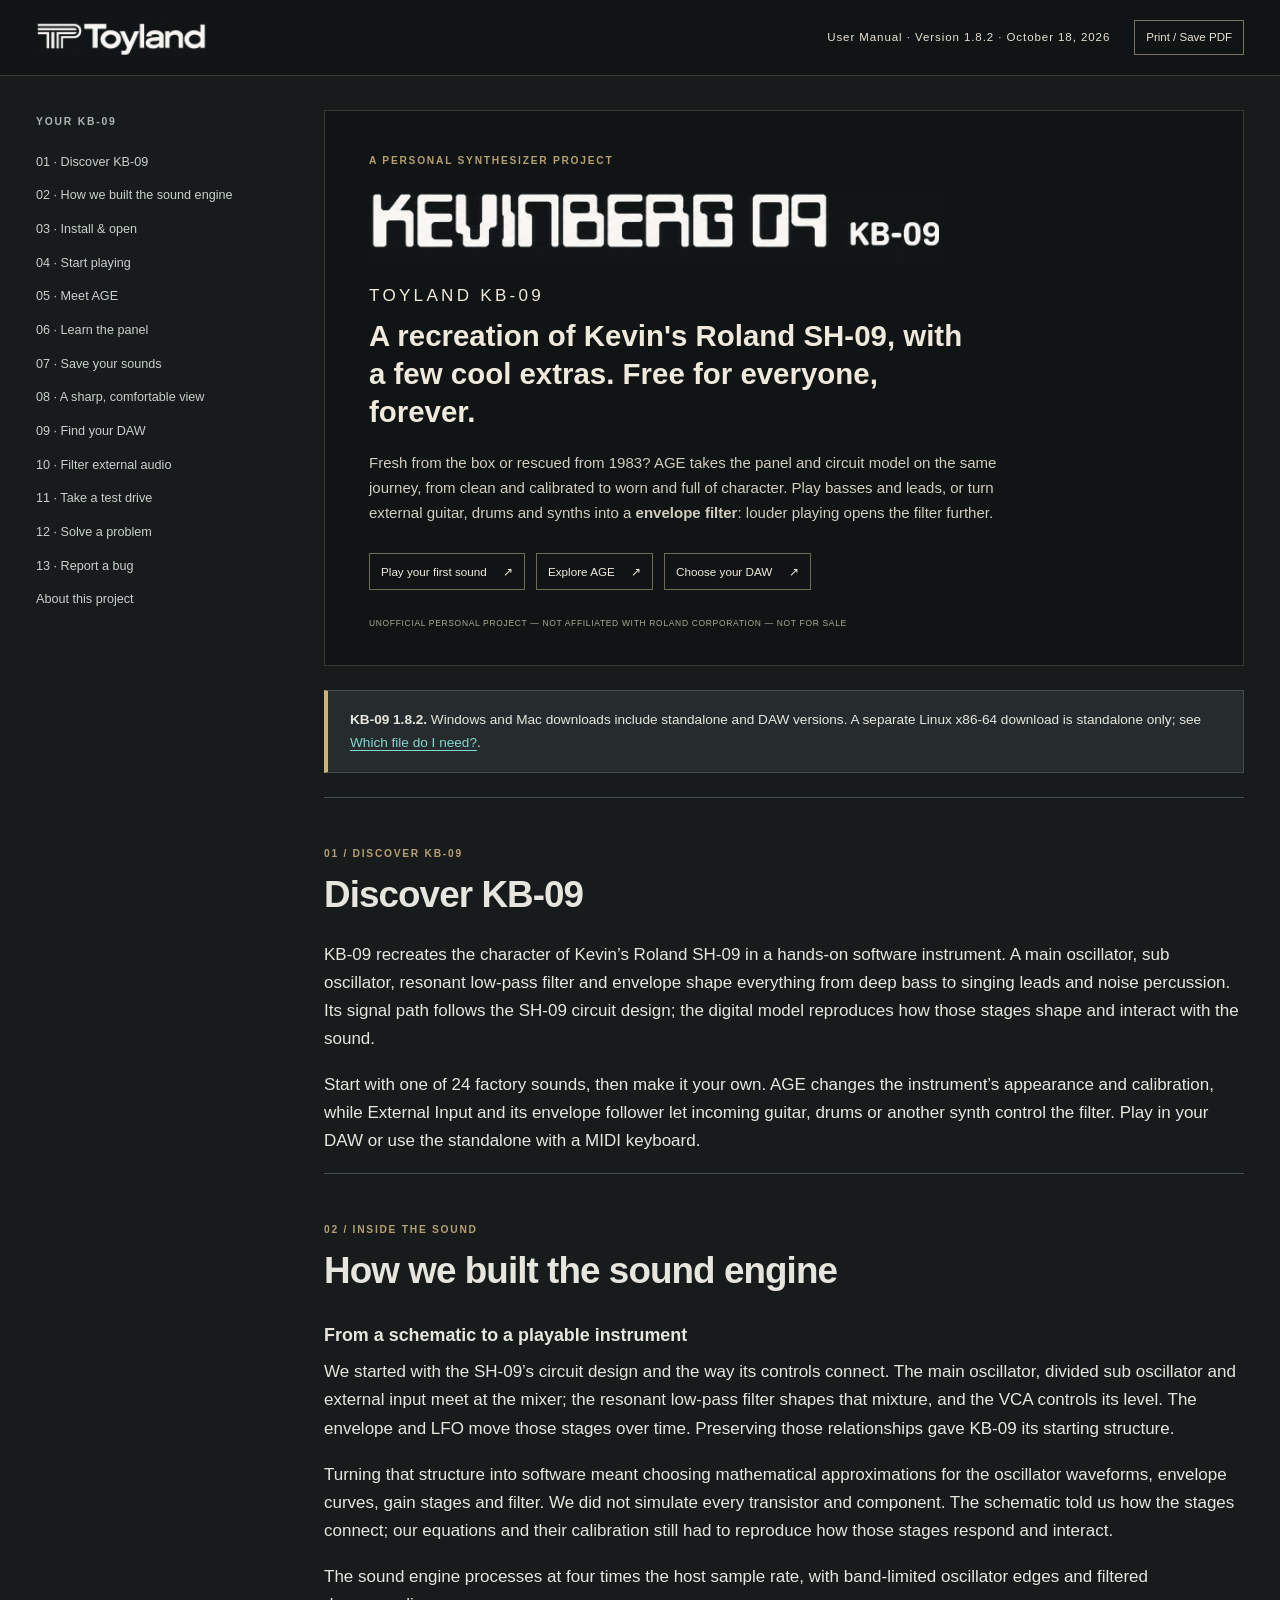
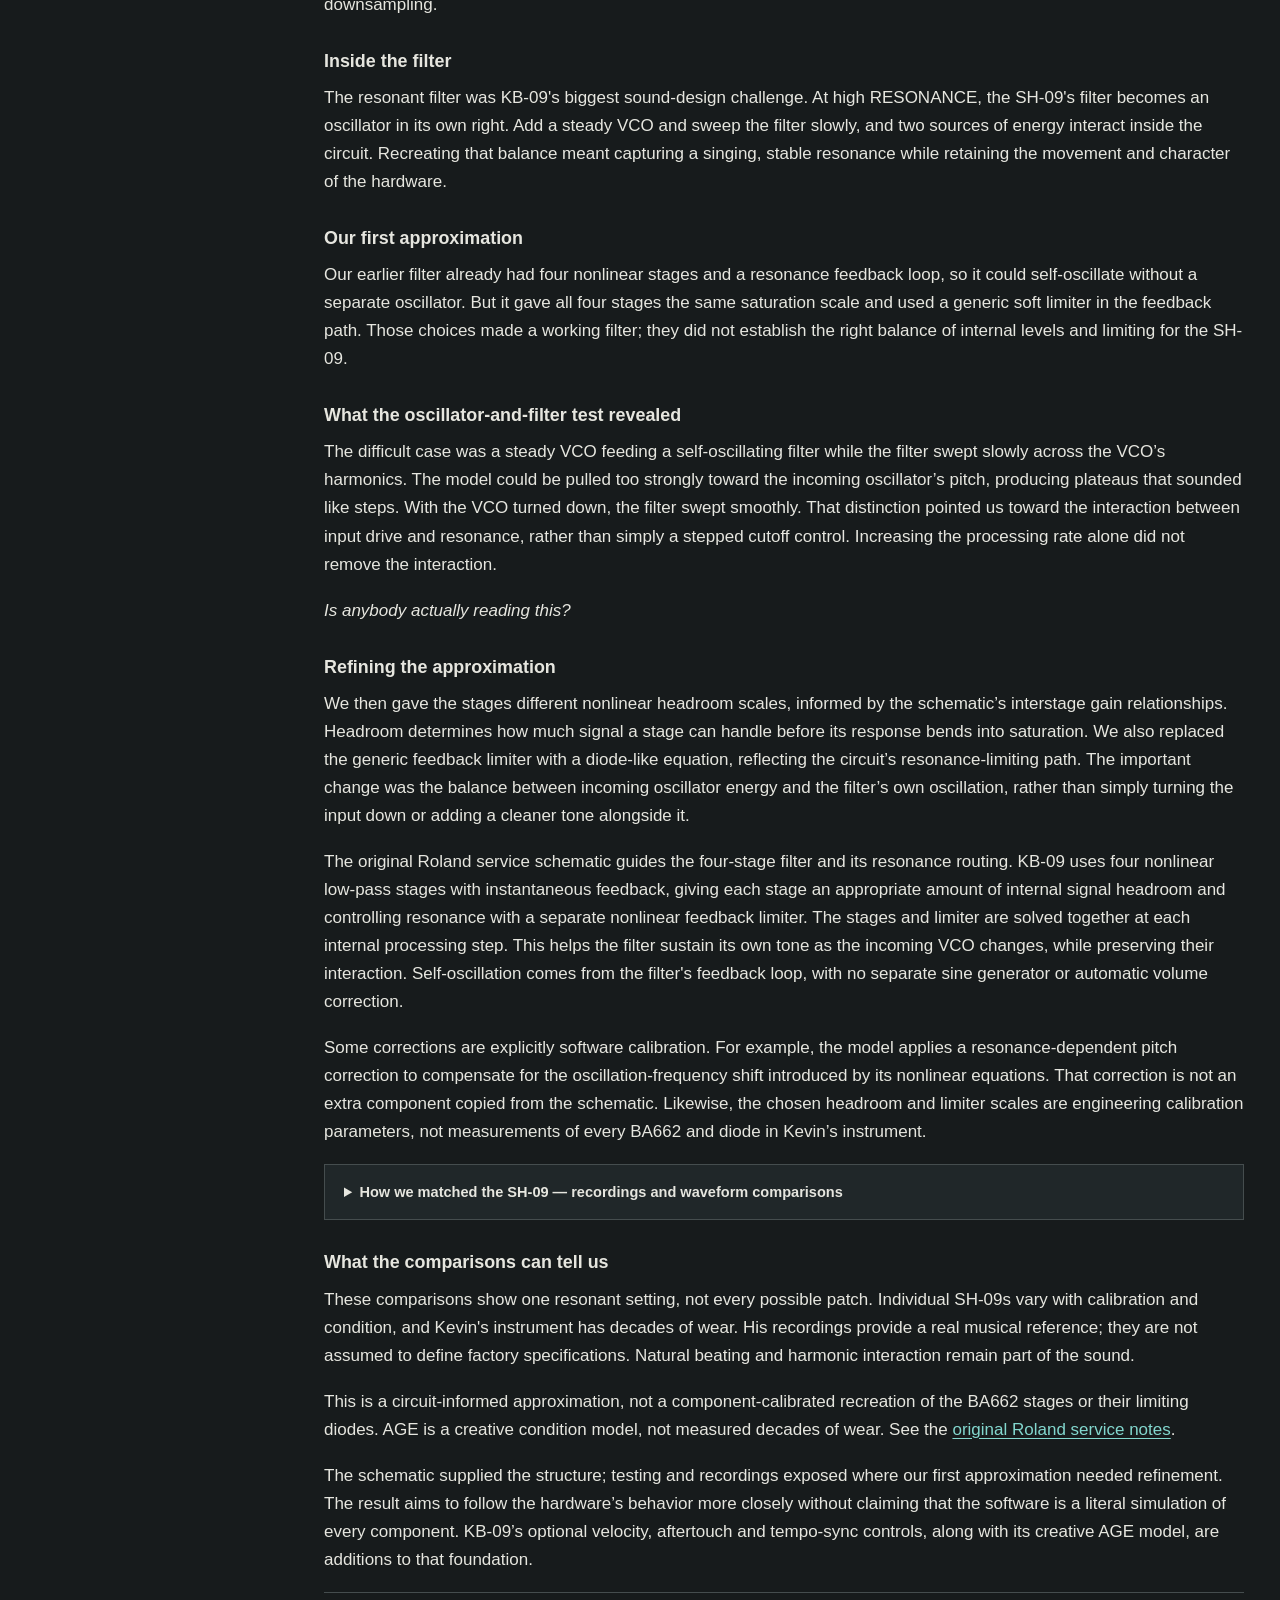
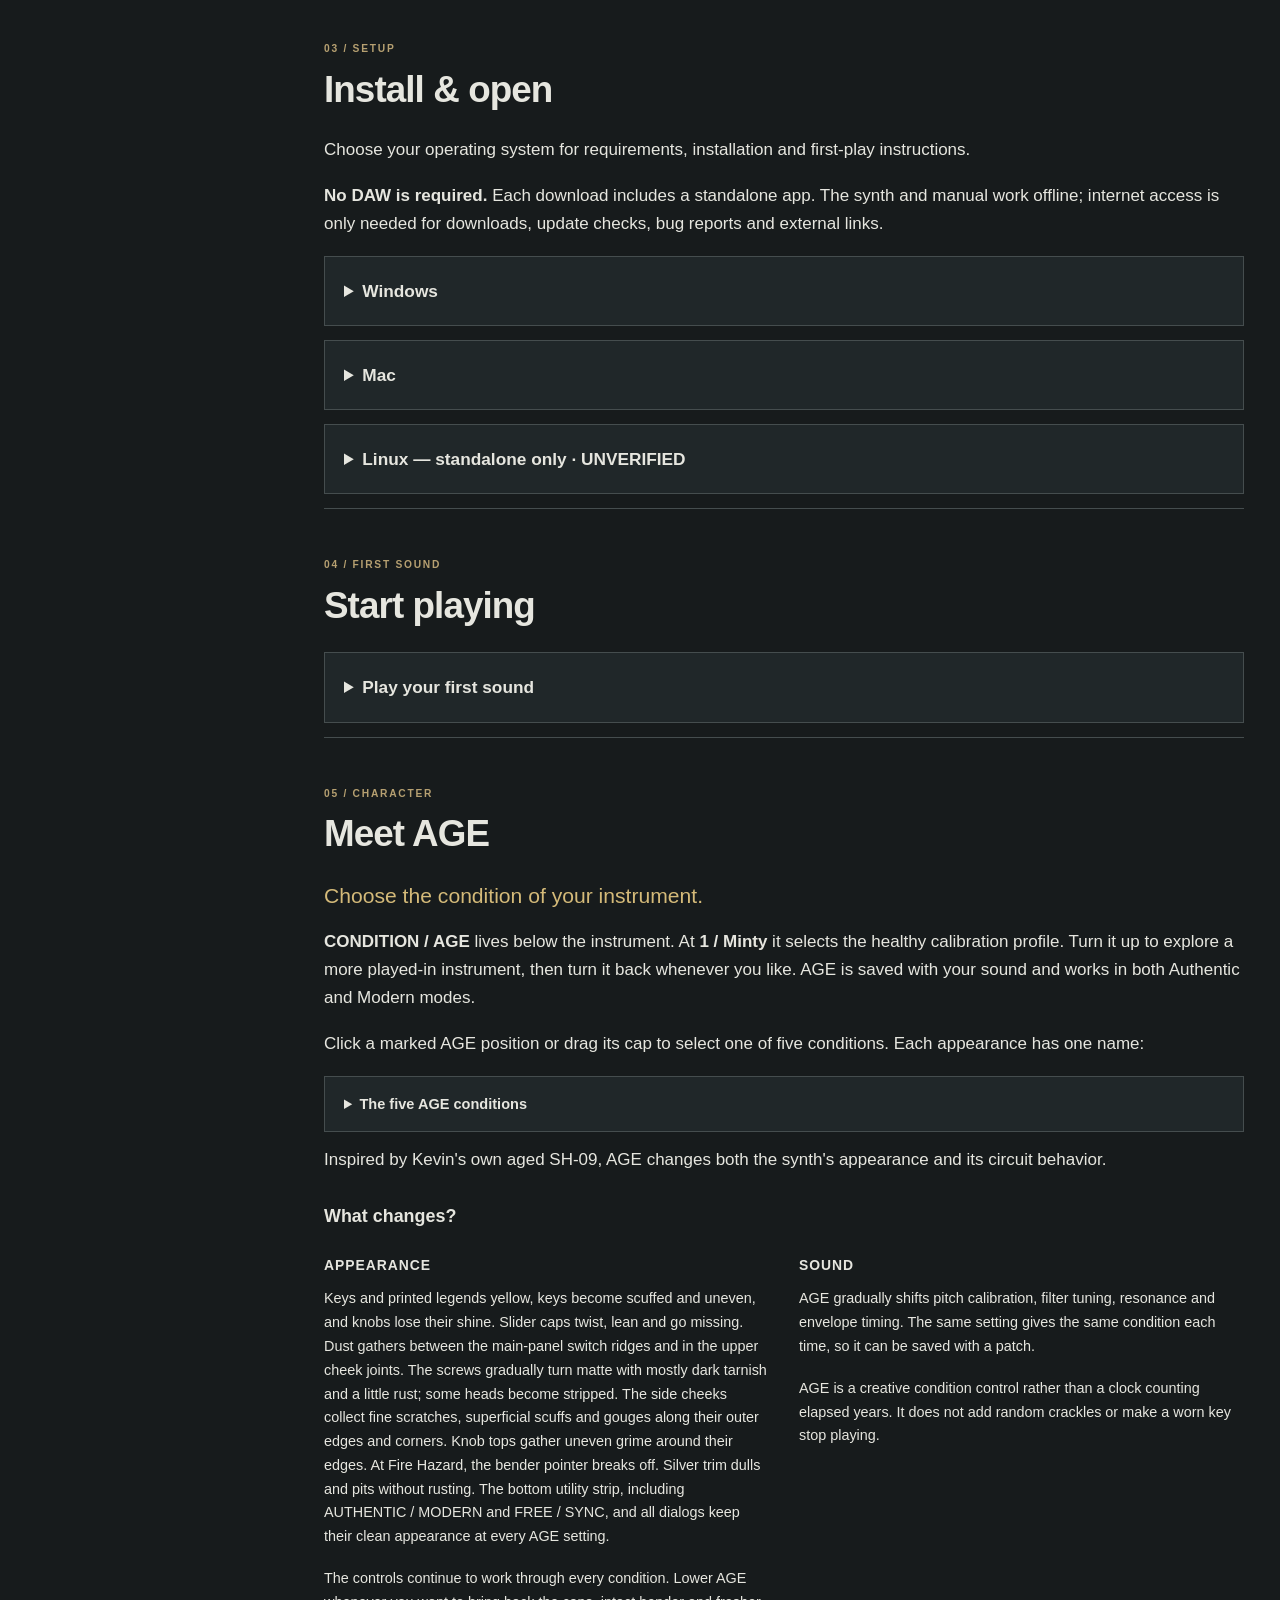
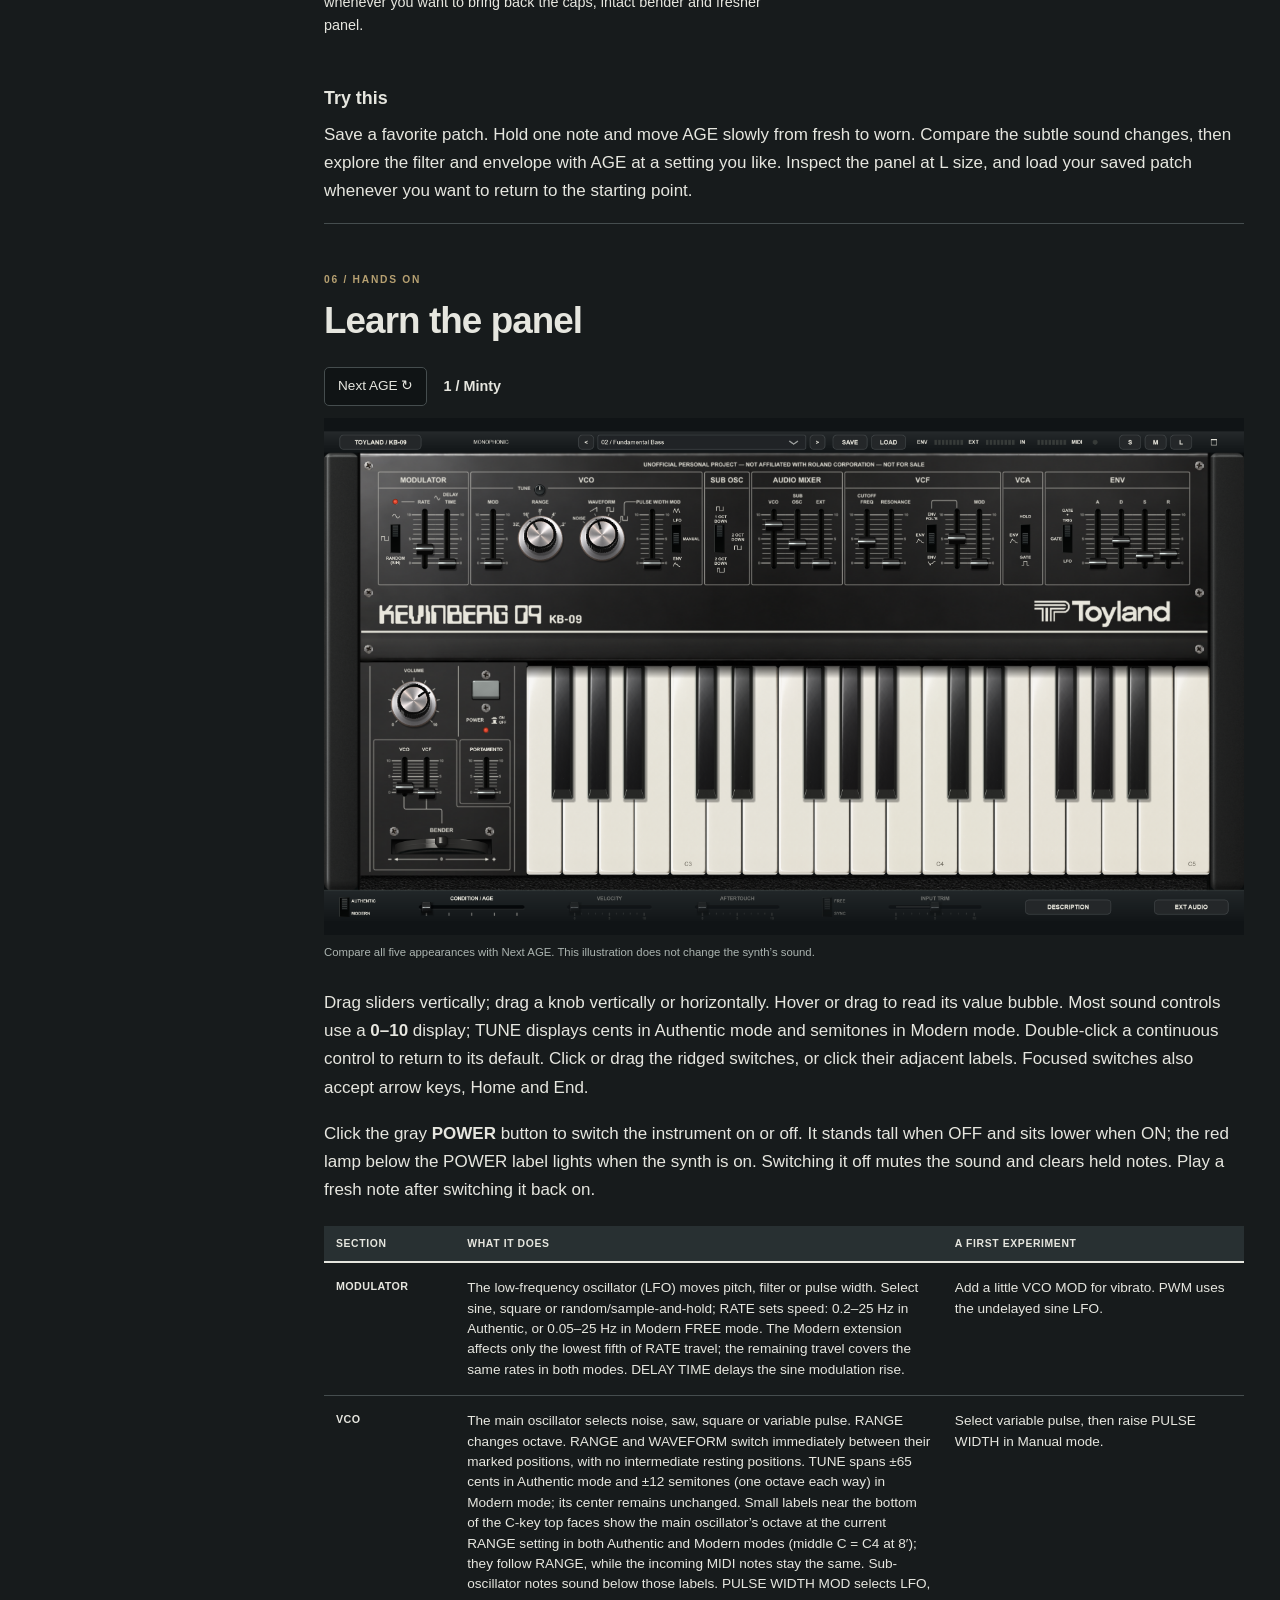
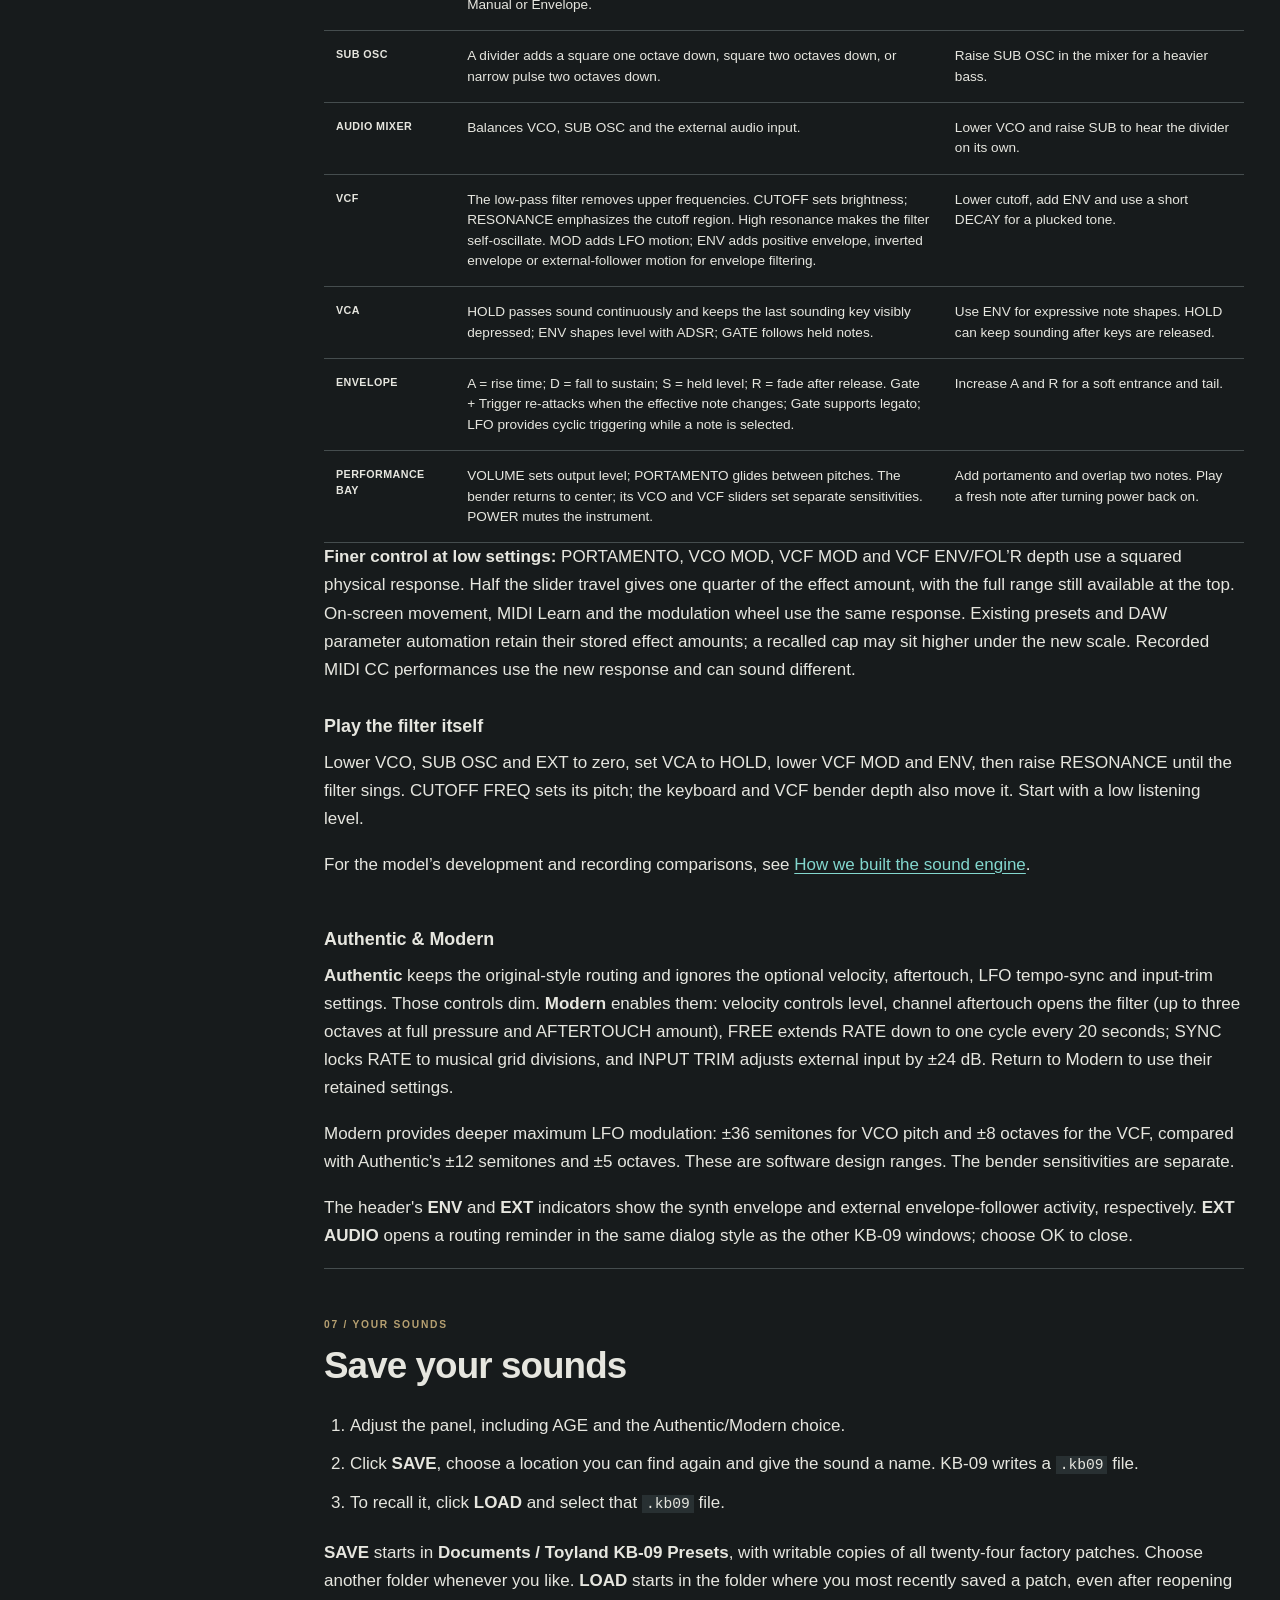
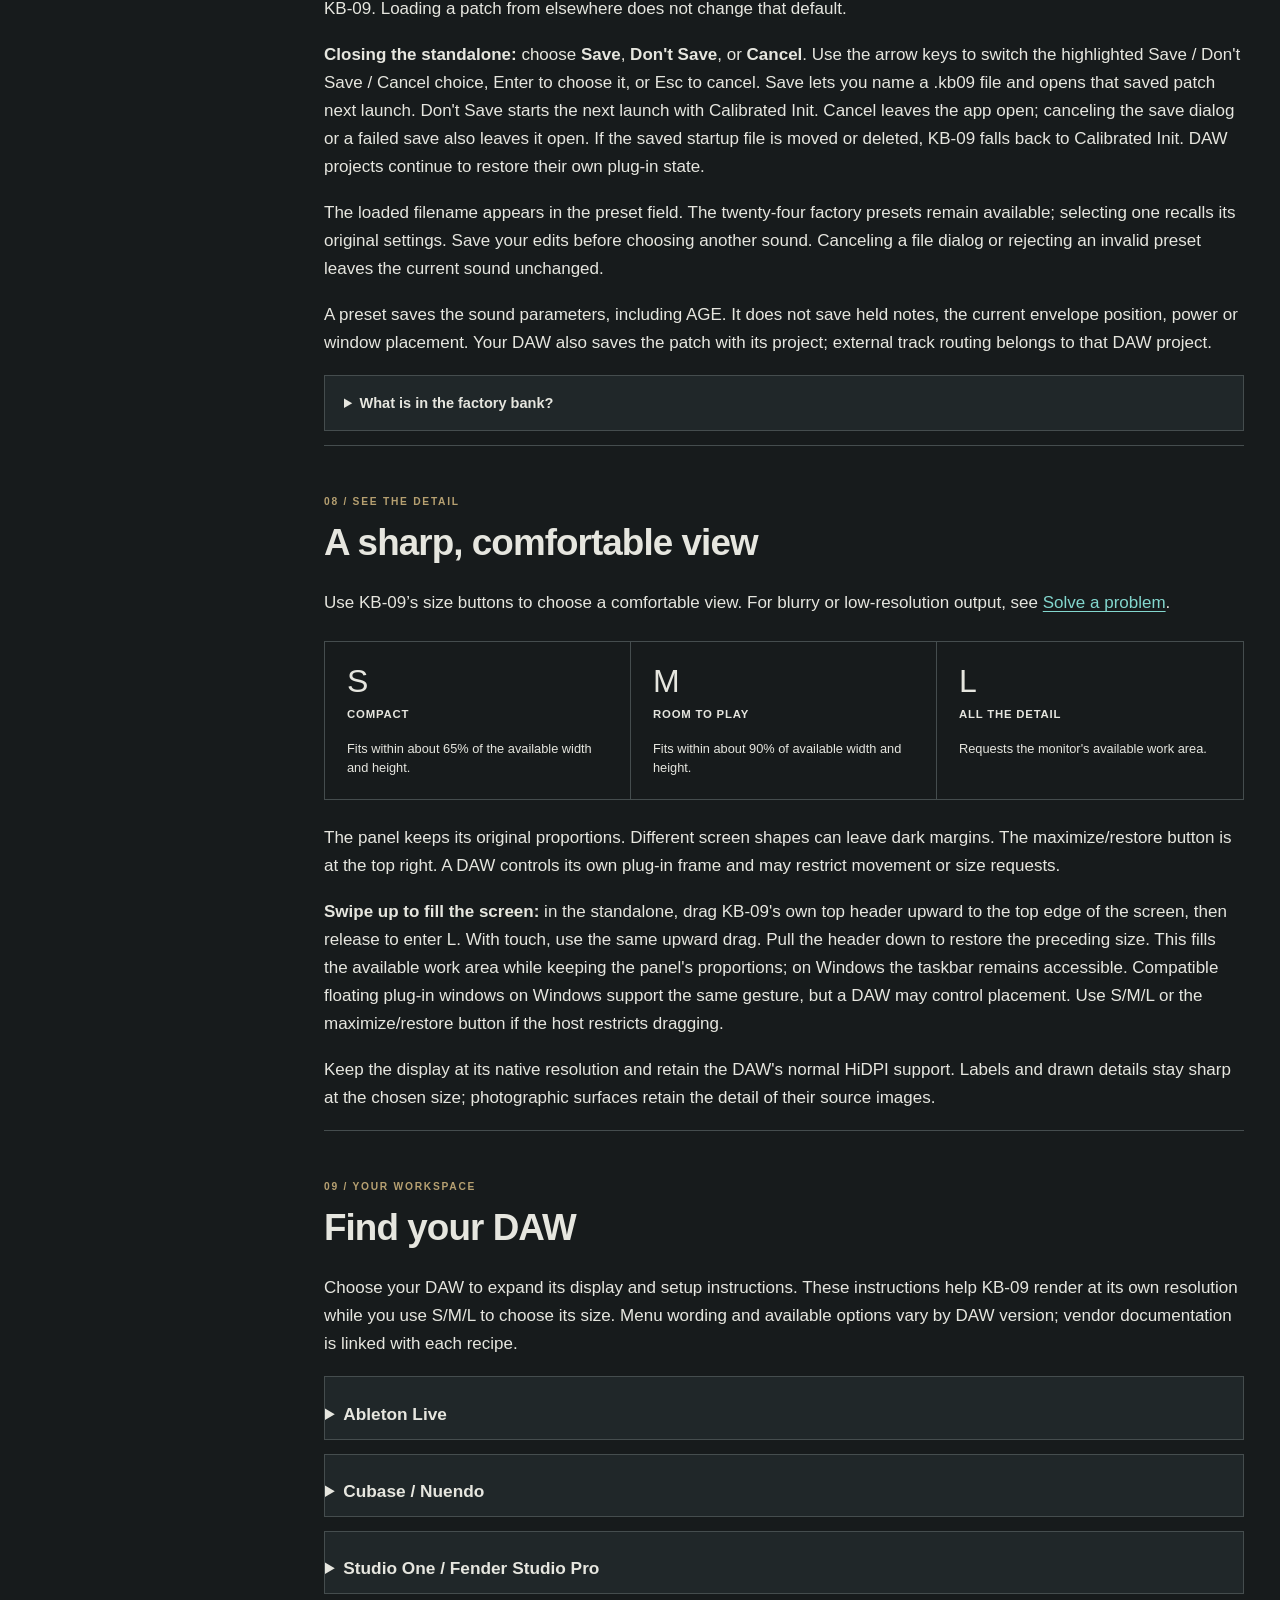
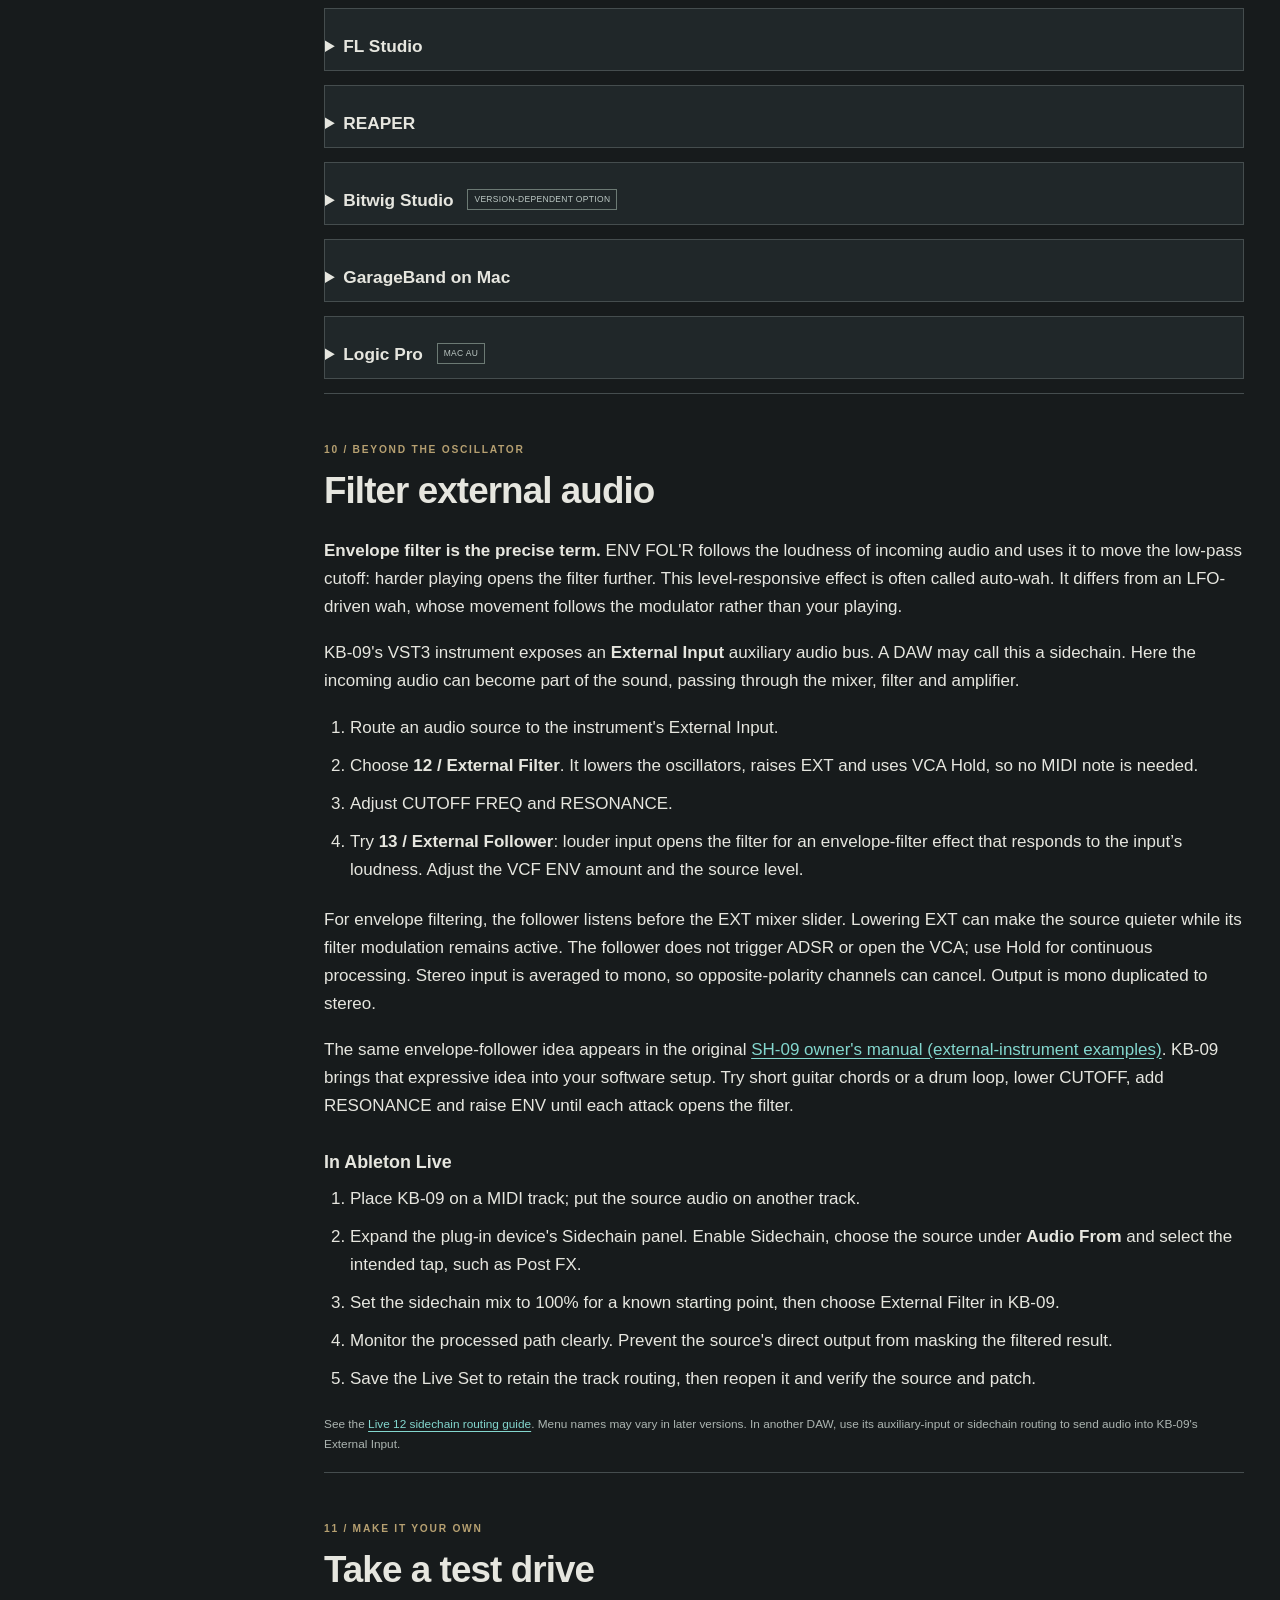
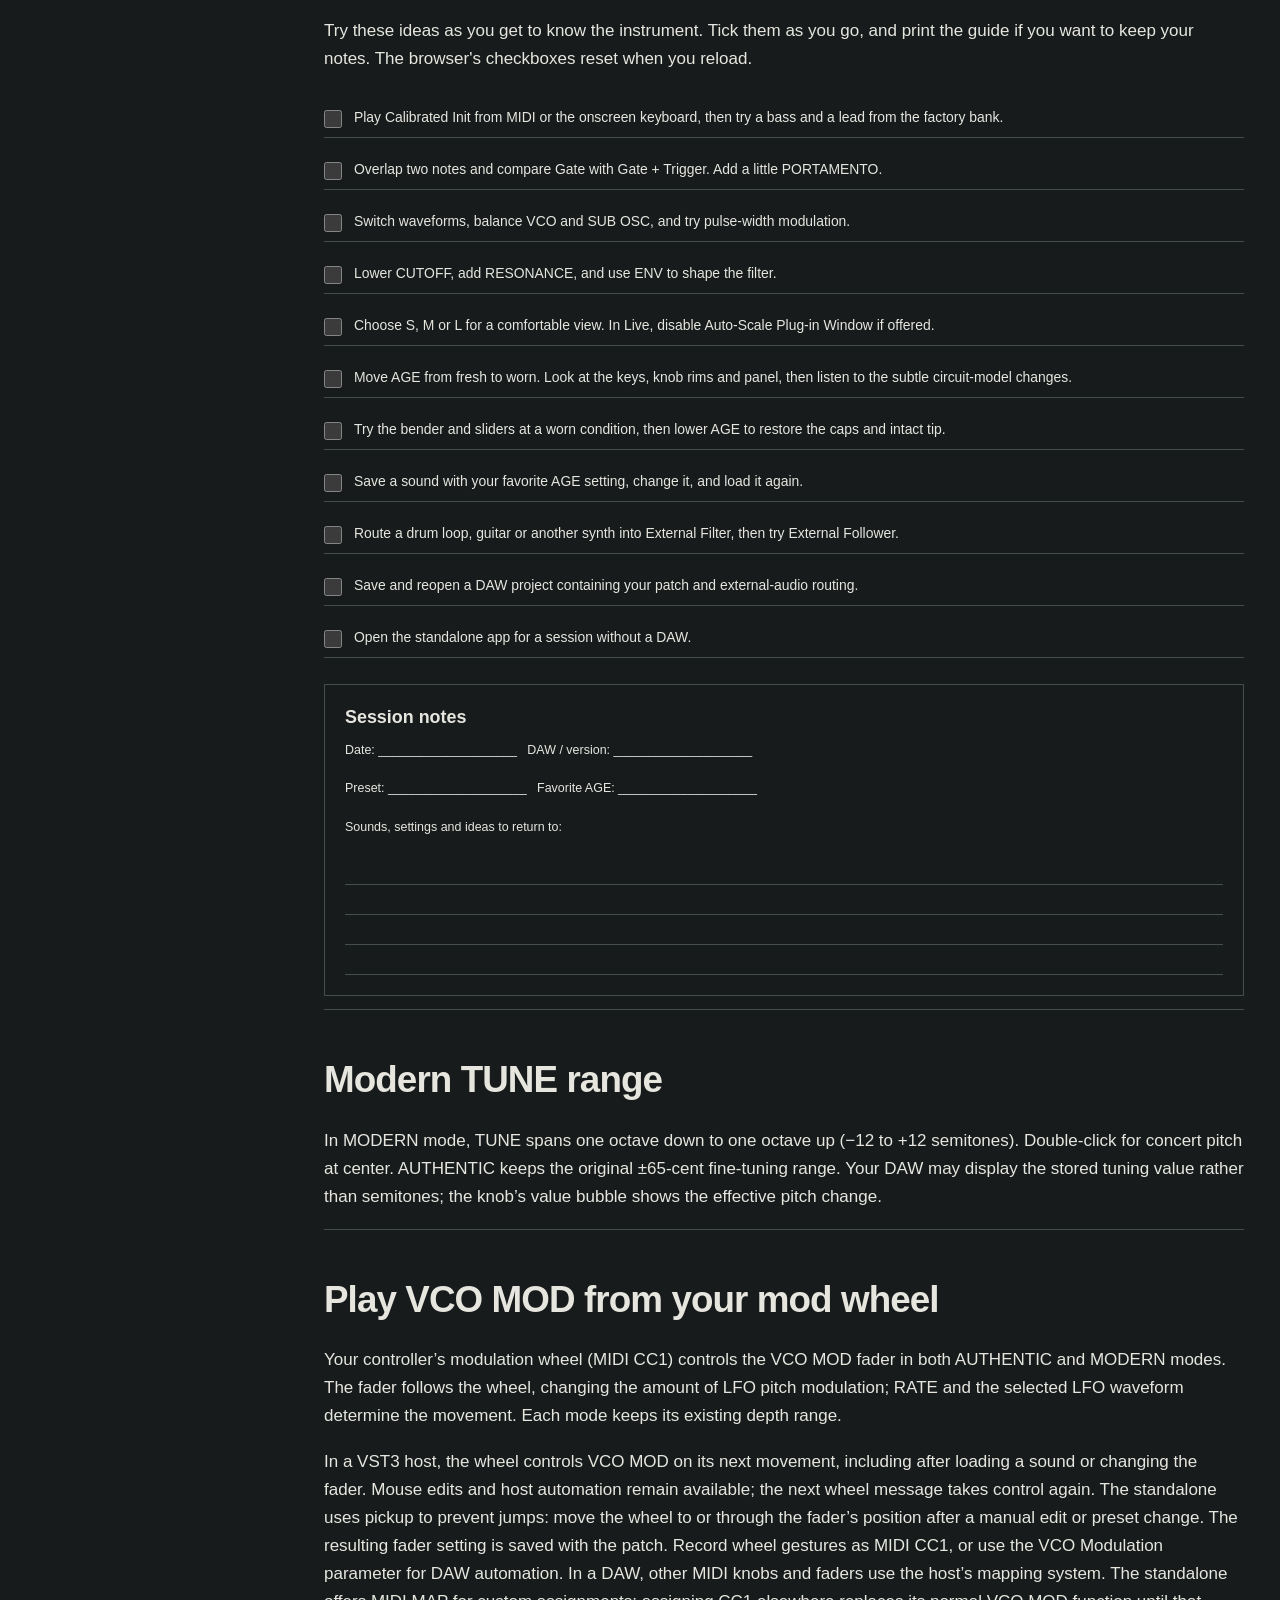
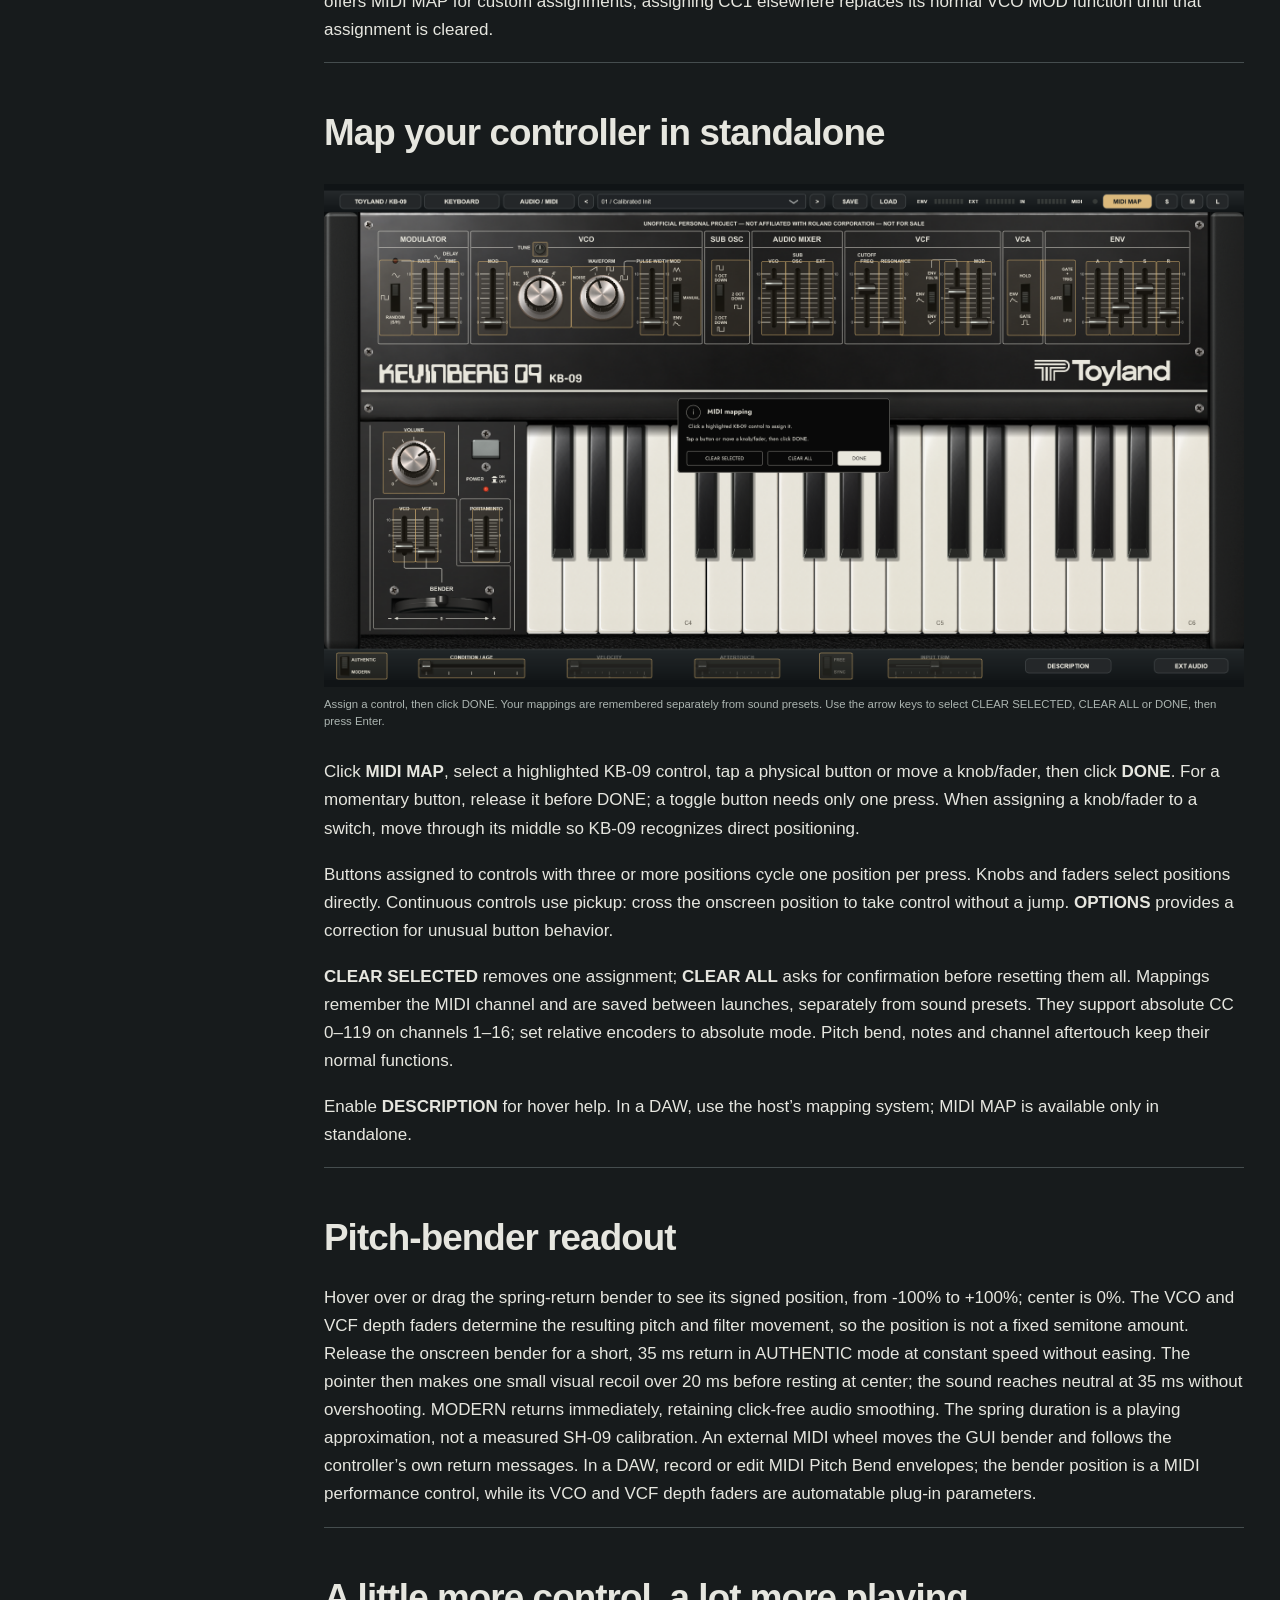
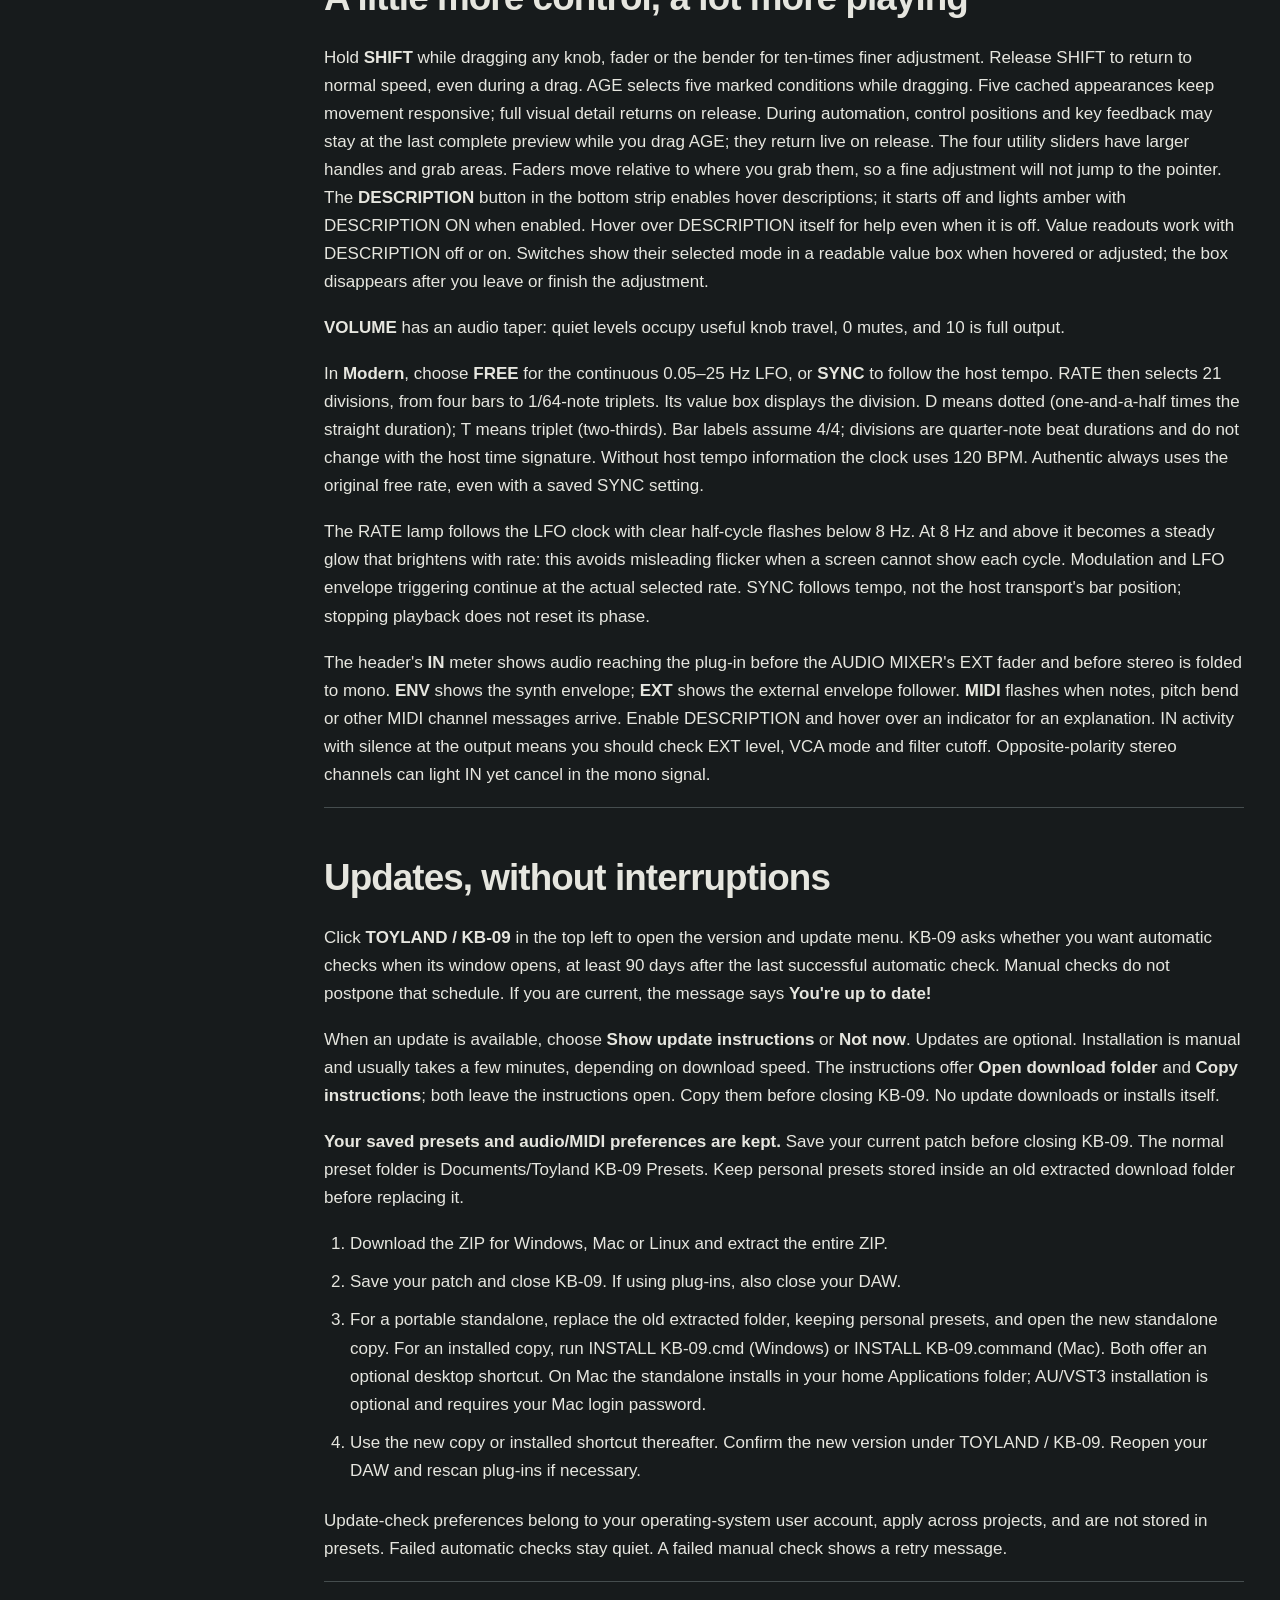
==== docs/manual/index.html @ f66eb313 "Release KB-09 1.8.2 with approved panel, response curves, JACK and refreshed manual [skip ci]" ====
<!doctype html>
<html lang="en-US">
<head>
  <meta charset="utf-8">
  <meta name="viewport" content="width=device-width, initial-scale=1">
  <meta name="description" content="The Toyland KB-09 user guide: installation, playing, AGE, external audio filtering, presets and DAW display settings.">
  <title>Toyland KB-09 — A recreation of Kevin's Roland SH-09</title>
  <link rel="stylesheet" href="styles.css">
  <link rel="icon" type="image/png" href="assets/kb09-icon.png">
</head>
<body>
<a class="skip" href="#main">Skip to the guide</a>
<header class="masthead" id="top">
  <div class="masthead-inner">
    <a class="brand" href="#top" aria-label="Toyland KB-09 home">
      <svg viewBox="85 308 722 158" role="img" aria-labelledby="toyland-title"><title id="toyland-title">Toyland</title><image href="assets/marks.png" width="2172" height="724" /></svg>
    </a>
    <span class="edition">User Manual · Version 1.8.2 · October 18, 2026</span>
    <button class="print-button" type="button" onclick="window.print()">Print / Save PDF</button>
  </div>
</header>
<div class="layout">
<nav class="contents" aria-label="Guide contents">
  <p class="nav-title">YOUR KB-09</p>
  <a href="#features">01 · Discover KB-09</a>
  <a href="#filter-craft">02 · How we built the sound engine</a>
  <a href="#install">03 · Install &amp; open</a>
  <a href="#start">04 · Start playing</a>
  <a href="#age">05 · Meet AGE</a>
  <a href="#panel">06 · Learn the panel</a>
  <a href="#presets">07 · Save your sounds</a>
  <a href="#display">08 · A sharp, comfortable view</a>
  <a href="#daws">09 · Find your DAW</a>
  <a href="#external">10 · Filter external audio</a>
  <a href="#test-drive">11 · Take a test drive</a>
  <a href="#troubleshooting">12 · Solve a problem</a>
  <a href="#feedback">13 · Report a bug</a>
  <a href="#about">About this project</a>
</nav>
<main id="main">
<section class="hero" aria-labelledby="title">
  <p class="eyebrow">A PERSONAL SYNTHESIZER PROJECT</p>
  <svg class="instrument-mark" viewBox="846 308 1253 158" role="img" aria-labelledby="instrument-title"><title id="instrument-title">KEVINBERG 09 · KB-09</title><image href="assets/marks.png" width="2172" height="724" /></svg>
  <h1 id="title">Toyland KB-09</h1>
  <p class="subtitle">A recreation of Kevin's Roland SH-09, with a few cool extras. Free for everyone, forever.</p>
  <p class="intro">Fresh from the box or rescued from 1983? AGE takes the panel and circuit model on the same journey, from clean and calibrated to worn and full of character. Play basses and leads, or turn external guitar, drums and synths into a <strong>envelope filter</strong>: louder playing opens the filter further.</p>
  <div class="quick-links"><a href="#start">Play your first sound <span aria-hidden="true">↗</span></a><a href="#age">Explore AGE <span aria-hidden="true">↗</span></a><a href="#daws">Choose your DAW <span aria-hidden="true">↗</span></a></div>
  <p class="project-mark">UNOFFICIAL PERSONAL PROJECT — NOT AFFILIATED WITH ROLAND CORPORATION — NOT FOR SALE</p>
</section>
<aside class="notice"><strong>KB-09 1.8.2.</strong> Windows and Mac downloads include standalone and DAW versions. A separate Linux x86-64 download is standalone only; see <a href="#install">Which file do I need?</a>.</aside>

<section id="features">
  <p class="section-number">01 / DISCOVER KB-09</p><h2>Discover KB-09</h2>
  <p>KB-09 recreates the character of Kevin’s Roland SH-09 in a hands-on software instrument. A main oscillator, sub oscillator, resonant low-pass filter and envelope shape everything from deep bass to singing leads and noise percussion. Its signal path follows the SH-09 circuit design; the digital model reproduces how those stages shape and interact with the sound.</p>
  <p>Start with one of 24 factory sounds, then make it your own. AGE changes the instrument’s appearance and calibration, while External Input and its envelope follower let incoming guitar, drums or another synth control the filter. Play in your DAW or use the standalone with a MIDI keyboard.</p>
</section>

<section id="filter-craft">
  <p class="section-number">02 / INSIDE THE SOUND</p><h2>How we built the sound engine</h2>
  <h3>From a schematic to a playable instrument</h3>
  <p>We started with the SH-09’s circuit design and the way its controls connect. The main oscillator, divided sub oscillator and external input meet at the mixer; the resonant low-pass filter shapes that mixture, and the VCA controls its level. The envelope and LFO move those stages over time. Preserving those relationships gave KB-09 its starting structure.</p>
  <p>Turning that structure into software meant choosing mathematical approximations for the oscillator waveforms, envelope curves, gain stages and filter. We did not simulate every transistor and component. The schematic told us how the stages connect; our equations and their calibration still had to reproduce how those stages respond and interact.</p>
  <p>The sound engine processes at four times the host sample rate, with band-limited oscillator edges and filtered downsampling.</p>
  <h3>Inside the filter</h3>
  <p>The resonant filter was KB-09's biggest sound-design challenge. At high RESONANCE, the SH-09's filter becomes an oscillator in its own right. Add a steady VCO and sweep the filter slowly, and two sources of energy interact inside the circuit. Recreating that balance meant capturing a singing, stable resonance while retaining the movement and character of the hardware.</p>
  <h3>Our first approximation</h3>
  <p>Our earlier filter already had four nonlinear stages and a resonance feedback loop, so it could self-oscillate without a separate oscillator. But it gave all four stages the same saturation scale and used a generic soft limiter in the feedback path. Those choices made a working filter; they did not establish the right balance of internal levels and limiting for the SH-09.</p>
  <h3>What the oscillator-and-filter test revealed</h3>
  <p>The difficult case was a steady VCO feeding a self-oscillating filter while the filter swept slowly across the VCO’s harmonics. The model could be pulled too strongly toward the incoming oscillator’s pitch, producing plateaus that sounded like steps. With the VCO turned down, the filter swept smoothly. That distinction pointed us toward the interaction between input drive and resonance, rather than simply a stepped cutoff control. Increasing the processing rate alone did not remove the interaction.</p>
  <p><em>Is anybody actually reading this?</em></p>
  <h3>Refining the approximation</h3>
  <p>We then gave the stages different nonlinear headroom scales, informed by the schematic’s interstage gain relationships. Headroom determines how much signal a stage can handle before its response bends into saturation. We also replaced the generic feedback limiter with a diode-like equation, reflecting the circuit’s resonance-limiting path. The important change was the balance between incoming oscillator energy and the filter’s own oscillation, rather than simply turning the input down or adding a cleaner tone alongside it.</p>
  <p>The original Roland service schematic guides the four-stage filter and its resonance routing. KB-09 uses four nonlinear low-pass stages with instantaneous feedback, giving each stage an appropriate amount of internal signal headroom and controlling resonance with a separate nonlinear feedback limiter. The stages and limiter are solved together at each internal processing step. This helps the filter sustain its own tone as the incoming VCO changes, while preserving their interaction. Self-oscillation comes from the filter's feedback loop, with no separate sine generator or automatic volume correction.</p>
  <p>Some corrections are explicitly software calibration. For example, the model applies a resonance-dependent pitch correction to compensate for the oscillation-frequency shift introduced by its nonlinear equations. That correction is not an extra component copied from the schematic. Likewise, the chosen headroom and limiter scales are engineering calibration parameters, not measurements of every BA662 and diode in Kevin’s instrument.</p>
  <details class="filter-story"><summary>How we matched the SH-09 — recordings and waveform comparisons</summary><div class="disclosure-body">
  <p>The crucial test put a steady VCO into a self-oscillating filter while its pitch swept slowly past the VCO’s harmonics. The two signals interacted inside the filter, revealing whether its tone stayed steady, changed level or was pulled toward the incoming oscillator. We compared a collection of SH-09 and KB-09 recordings at different VCO mixer levels, alongside filter-only and oscillator-only recordings, captured at 96 kHz in 32-bit floating point. Listening, waveforms and frequency analysis guided the model toward the hardware’s balance of stable resonance and musical interaction. Matching pitch and relative signal levels made those comparisons more useful than copying slider positions alone.</p>
  <figure><img src="assets/vcf-sweep-comparison.png" alt="Two waveforms of an eighteen-second resonant sweep: Kevin's SH-09 above and the KB-09 model below, shown at the same time and amplitude scales."><figcaption>A slow self-oscillating filter sweep with steady VCO input. Both displays use the same scales. KB-09 uses fixed level calibration; no automatic leveling or peak normalization is applied.</figcaption></figure>
  <p>Listening checks were paired with tests of tuning, ordinary patch levels, stability and processing cost across sample rates. The aim was a faithful, playable instrument: steady where the hardware is steady, expressive where its signals interact, and responsive under the fingers.</p>
  <figure><img src="assets/vcf-waveform-detail.png" alt="A twelve-millisecond waveform detail comparing the SH-09 and KB-09, with matching time and amplitude scales."><figcaption>A closer look at the same recordings. Each excerpt starts at an upward zero crossing for easier viewing; the recordings are not phase locked. Fine differences in waveform shape remain.</figcaption></figure>
  </div></details>
  <h3>What the comparisons can tell us</h3>
  <p>These comparisons show one resonant setting, not every possible patch. Individual SH-09s vary with calibration and condition, and Kevin's instrument has decades of wear. His recordings provide a real musical reference; they are not assumed to define factory specifications. Natural beating and harmonic interaction remain part of the sound.</p>
  <p>This is a circuit-informed approximation, not a component-calibrated recreation of the BA662 stages or their limiting diodes. AGE is a creative condition model, not measured decades of wear. See the <a href="https://synthfool.com/docs/Roland/SH_Series/Roland%20SH09%20Service%20Manual.pdf">original Roland service notes</a>.</p>
  <p>The schematic supplied the structure; testing and recordings exposed where our first approximation needed refinement. The result aims to follow the hardware’s behavior more closely without claiming that the software is a literal simulation of every component. KB-09’s optional velocity, aftertouch and tempo-sync controls, along with its creative AGE model, are additions to that foundation.</p>
</section>

<section id="install">
  <p class="section-number">03 / SETUP</p><h2>Install &amp; open</h2>
  <p id="system-requirements">Choose your operating system for requirements, installation and first-play instructions.</p>
  <p id="standalone"><strong>No DAW is required.</strong> Each download includes a standalone app. The synth and manual work offline; internet access is only needed for downloads, update checks, bug reports and external links.</p>
  <details class="platform" id="install-windows"><summary>Windows</summary><div class="disclosure-body">
  <h3>Requirements</h3><p>64-bit Windows 10 or 11 on an Intel/AMD x64 processor; tested on Windows 11. The download includes a standalone EXE and VST3 for compatible 64-bit DAWs.</p>
  <h4>A comfortable starting point</h4><p>Windows 11; a four-core Intel Core i5-8250U or AMD Ryzen 5 2500U class processor or better; 8 GB RAM for standalone use, or 16 GB or more for DAW projects. Strong single-core performance matters more than a large core count for one instrument. On Windows, use your audio interface manufacturer’s native ASIO driver when available. In the standalone, choose ASIO as the audio device type in AUDIO / MIDI, then select your interface and output channels. Start with a 256- or 512-sample buffer and increase it if playback clicks or drops out; a smaller stable buffer reduces playing delay.</p><p>Allow at least 1 GB free for downloading, extracting and installing. An SSD and a 1920 × 1080 or larger display are recommended; smaller displays can use S. These are practical recommendations, not certified minimums. Your DAW’s requirements also apply.</p>
<p><strong>Audio setup:</strong> begin at 44.1 or 48 kHz with a 256-sample buffer. Try 512 if audio crackles, or 128 if playing feels delayed and your computer has room to spare. Higher sample rates and multiple instances increase CPU load. KB-09 reports 128 samples of processing latency, which compatible DAWs compensate for during playback. Wired headphones or an audio interface are preferable to Bluetooth for responsive playing.</p>
  <h3>Extract and open</h3><ol><li>Right-click the downloaded ZIP, choose <strong>Extract All…</strong>, and open the extracted folder.</li><li>Double-click <strong>Toyland KB-09 Standalone.exe</strong> to play immediately without installing. Windows may hide the .exe extension; choose the Application with the keyboard icon.</li><li>For an installed copy and VST3, close your music software, run <strong>INSTALL KB-09.cmd</strong>, allow the permission request, and follow the prompts. The installer offers a desktop shortcut. Afterward, the Start menu’s <strong>Play KB-09</strong> shortcut opens the standalone.</li><li>Reopen your DAW and find <strong>Toyland KB-09</strong> under instruments. Rescan VST3 plug-ins if needed. The installer uses the standard VST3 location.</li></ol>
  <p>For a portable desktop shortcut, right-click the EXE and choose <strong>Show more options &gt; Send to &gt; Desktop (create shortcut)</strong>. Keep the extracted folder in a permanent location.</p><aside class="notice" id="windows-warning"><strong>Windows protected your PC?</strong> This personal-project build is unsigned, so Microsoft Defender SmartScreen may show an unknown-publisher warning. If you received KB-09 from Kevin and trust this copy, click <strong>More info</strong>, then <strong>Run anyway</strong>. A separate permission prompt may ask you to choose Yes for installation. If Run anyway is unavailable, <a href="#feedback">contact Kevin</a> or your computer administrator. You do not need to disable Windows security. <a href="https://learn.microsoft.com/windows/security/operating-system-security/virus-and-threat-protection/microsoft-defender-smartscreen/">About Microsoft Defender SmartScreen</a>.</aside><h4>Standalone: play immediately</h4>
<ol><li>Connect your MIDI controller by USB, or connect its MIDI OUT to your audio interface’s MIDI IN.</li><li>Click <strong>AUDIO / MIDI</strong>. Select an audio output and enable your controller under <strong>Active MIDI inputs</strong>; scroll inside the settings if necessary. Close the settings and load <strong>01 / Calibrated Init</strong>.</li><li>Play your controller or click the onscreen keys. No DAW track needs arming. For the computer keyboard, enable <strong>KEYBOARD</strong> and play <strong>A W S E D F T G Y H U J K</strong> (C through the next C). <strong>Z / X</strong> shift octaves; keep the instrument focused. Typing in preset fields does not play notes.</li></ol>
<p>KB-09 remembers enabled MIDI inputs and reconnects them when available. Change the selection in AUDIO / MIDI whenever needed. If the controller is missing, reconnect it. If it will not enable, close other apps using that MIDI port. Choose a shared audio device if another app occupies an exclusive driver.</p>
  <h4>Desktop shortcut — now or later</h4><p>The installer installs both the VST3 and standalone, then asks <strong>Create a desktop shortcut for the standalone? [Y/n]</strong>. Press Enter for Yes. If you skipped it, rerun INSTALL KB-09.cmd and choose Yes; presets and preferences are retained. For a portable copy, right-click the EXE and choose Show more options &gt; Send to &gt; Desktop (create shortcut). Keep its folder in place. Opening the standalone directly does not offer this prompt.</p></div></details>
  <details class="platform" id="install-mac"><summary>Mac</summary><div class="disclosure-body">
  <h3>Requirements</h3><p>macOS 12 or later, Intel or Apple Silicon. The Mac download includes a universal standalone app, AU and VST3. Plug-ins require a compatible 64-bit host; Logic Pro and GarageBand use AU.</p>
  <h4>A comfortable starting point</h4><p>Apple M1 or newer is recommended. For Intel Macs, aim for a quad-core Core i5 class machine from around 2018 or newer that supports the required macOS. Allow 8 GB RAM for standalone use, or 16 GB or more for DAW projects. Audio uses Core Audio.</p><p>Allow at least 1 GB free for downloading, extracting and installing. An SSD and a 1920 × 1080 or larger display are recommended; smaller displays can use S. These are practical recommendations, not certified minimums. Your DAW’s requirements also apply.</p>
<p><strong>Audio setup:</strong> begin at 44.1 or 48 kHz with a 256-sample buffer. Try 512 if audio crackles, or 128 if playing feels delayed and your computer has room to spare. Higher sample rates and multiple instances increase CPU load. KB-09 reports 128 samples of processing latency, which compatible DAWs compensate for during playback. Wired headphones or an audio interface are preferable to Bluetooth for responsive playing.</p>
  <h3>Extract and open</h3><ol><li>Extract the Mac ZIP completely and double-click <strong>Toyland KB-09 Standalone.app</strong> to play without installing.</li><li>For an installed copy, quit your music software and run <strong>INSTALL KB-09.command</strong>. Press Return when prompted. The standalone installs in your home Applications folder, and the installer offers a desktop shortcut.</li><li>AU/VST3 installation is optional and installs plug-ins for all users. Enter your Mac login password when asked; typed characters remain hidden.</li><li>Reopen your music software and rescan plug-ins. Use AU in Logic Pro or GarageBand; other compatible hosts can use VST3.</li></ol><aside class="notice" id="mac-warning"><strong>macOS cannot verify the developer?</strong> The Mac release is ad-hoc signed, not Developer ID signed or notarized. macOS may warn that the developer cannot be verified or that Apple cannot check this software. If you received this copy from Kevin and want to allow it, first try opening the installer or loading KB-09, then open <strong>Apple menu &gt; System Settings &gt; Privacy &amp; Security</strong>. Look for the blocked item and choose <strong>Open Anyway</strong>, authenticate if asked, and confirm Open. Reopen your music software and try KB-09 again. The option may only appear after the blocked attempt, and plug-in handling varies by host and macOS version. If there is no option or the plug-in still fails, send Kevin the exact <a href="#feedback">message</a>. Do not disable Gatekeeper or override an alert saying malware was found or the software will damage your computer. <a href="https://support.apple.com/102445">Apple’s illustrated security instructions</a>. Apple AU validation passed on the build runner after system-wide installation. This does not establish compatibility with your particular host. Please <a href="#feedback">report</a> your Mac, macOS and host versions when testing.</aside><h4>Standalone: play immediately</h4>
<ol><li>Connect your MIDI controller by USB, or connect its MIDI OUT to your audio interface’s MIDI IN.</li><li>Click <strong>AUDIO / MIDI</strong>. Select an audio output and enable your controller under <strong>Active MIDI inputs</strong>; scroll inside the settings if necessary. Close the settings and load <strong>01 / Calibrated Init</strong>.</li><li>Play your controller or click the onscreen keys. No DAW track needs arming. For the computer keyboard, enable <strong>KEYBOARD</strong> and play <strong>A W S E D F T G Y H U J K</strong> (C through the next C). <strong>Z / X</strong> shift octaves; keep the instrument focused. Typing in preset fields does not play notes.</li></ol>
<p>KB-09 remembers enabled MIDI inputs and reconnects them when available. Change the selection in AUDIO / MIDI whenever needed. If the controller is missing, reconnect it. If it will not enable, close other apps using that MIDI port. Choose a shared audio device if another app occupies an exclusive driver.</p>
  <h4>Desktop shortcut — now or later</h4><p>INSTALL KB-09.command installs the standalone and offers <strong>Create a desktop shortcut for the standalone? [Y/n]</strong> before asking about AU/VST3. Press Return for Yes. If you skipped it, rerun the installer and choose Yes; decline AU/VST3 if you only want the standalone shortcut. Presets and preferences are retained. Opening the portable standalone directly does not offer this prompt.</p></div></details>
  <details class="platform" id="linux-standalone"><summary>Linux — standalone only · UNVERIFIED</summary><div class="disclosure-body">
  <h3>Requirements</h3><p>64-bit x86-64 (AMD or Intel), glibc 2.35 or later, with X11 or XWayland and ALSA or JACK. Intended for a current Arch desktop. This is a native standalone build; no DAW, Wine or plug-in installation is required. UNVERIFIED means playback on a real Arch desktop has not yet been confirmed.</p>
  <h4>A comfortable starting point</h4><p>A four-core Intel Core i5-8250U or AMD Ryzen 5 2500U class processor or better, and 8 GB RAM. Strong single-core performance helps. On a PipeWire desktop, <code>pipewire-alsa</code> can provide ALSA routing; Wayland sessions need XWayland.</p><p>Allow at least 1 GB free for downloading, extracting and installing. An SSD and a 1920 × 1080 or larger display are recommended; smaller displays can use S. These are practical recommendations, not certified minimums. Your DAW’s requirements also apply.</p>
<p><strong>Audio setup:</strong> begin at 44.1 or 48 kHz with a 256-sample buffer. Try 512 if audio crackles, or 128 if playing feels delayed and your computer has room to spare. Higher sample rates and multiple instances increase CPU load. KB-09 reports 128 samples of processing latency, which compatible DAWs compensate for during playback. Wired headphones or an audio interface are preferable to Bluetooth for responsive playing.</p>
  <h3>Extract and open</h3><ol><li>Extract <strong>Toyland KB-09 for Linux (Standalone Only) - UNVERIFIED.zip</strong> completely into a permanent location.</li><li>Open <strong>Start KB-09.sh</strong>. If it opens as text, open a terminal in the extracted folder and run <code>bash './Start KB-09.sh'</code>. The launcher makes the included synth executable; no administrator access is needed.</li><li>Optionally run <strong>Create desktop shortcut.sh</strong> and allow launching if your desktop asks. Rerun it after moving the folder.</li></ol><aside class="notice" id="linux-launch-help"><strong>Linux launch warnings and audio troubleshooting</strong>
  <p>Linux desktops can differ in script permissions, display support and audio routing. These fixes cover the expected setup issues on a current Arch system.</p>
  <details><summary>Show Linux setup fixes</summary>
  <p><strong>Script opens as text or says Permission denied:</strong> open a terminal in the extracted folder and run <code>bash './Start KB-09.sh'</code>. The launcher makes the synth executable. If execution is still denied, move the complete folder into your home folder; removable or network drives may prohibit execution. Run as your normal user, not root.</p>
  <p><strong>Missing shared library:</strong> on Arch, perform a normal full system update and install missing runtime dependencies. The runtime package list is <code>alsa-lib freetype2 fontconfig curl libx11 libxext libxinerama libxrandr libxcursor libxrender libxi libxcomposite</code>. For example: <code>sudo pacman -Syu --needed alsa-lib freetype2 fontconfig curl libx11 libxext libxinerama libxrandr libxcursor libxrender libxi libxcomposite</code>. Do not replace system libraries with downloaded individual files. A <code>GLIBC_2.35 not found</code> error means the system is older than this binary supports; use a supported, fully updated distribution.</p>
  <p><strong>No window on Wayland:</strong> KB-09 needs XWayland for its X11 interface. Confirm <code>xorg-xwayland</code> is installed and your desktop permits X11 applications. A remote/headless session without an X display cannot show the standalone window. <a href="https://archlinux.org/packages/extra/x86_64/xorg-xwayland/">Arch XWayland package</a>.</p>
  <p><strong>No audio or device busy:</strong> choose the intended output in AUDIO / MIDI. On a desktop already using PipeWire, <code>pipewire-alsa</code> provides ALSA routing through it; select the default device if the hardware device is occupied by another audio server. Choose JACK in AUDIO / MIDI when a JACK-compatible server and client libraries are installed. PipeWire users can use its JACK compatibility layer (pipewire-jack). ALSA remains available. Windows retains ASIO, WASAPI and DirectSound; macOS uses CoreAudio. Begin at 48 kHz and 256 or 512 samples, and try the built-in output to isolate an interface problem. <a href="https://archlinux.org/packages/extra/x86_64/pipewire-alsa/">Arch PipeWire ALSA package</a>.</p>
  <p><strong>MIDI is silent:</strong> enable the controller under Active MIDI inputs, and try KEYBOARD to distinguish MIDI setup from audio setup. If launch still fails, run the launcher in a terminal and send Kevin the exact <a href="#feedback">message</a>, distribution, desktop/session and audio device. Linux remains UNVERIFIED until real desktop playback and MIDI have been confirmed.</p>
  </details></aside><h4>Standalone: play immediately</h4>
<ol><li>Connect your MIDI controller by USB, or connect its MIDI OUT to your audio interface’s MIDI IN.</li><li>Click <strong>AUDIO / MIDI</strong>. Select an audio output and enable your controller under <strong>Active MIDI inputs</strong>; scroll inside the settings if necessary. Close the settings and load <strong>01 / Calibrated Init</strong>.</li><li>Play your controller or click the onscreen keys. No DAW track needs arming. For the computer keyboard, enable <strong>KEYBOARD</strong> and play <strong>A W S E D F T G Y H U J K</strong> (C through the next C). <strong>Z / X</strong> shift octaves; keep the instrument focused. Typing in preset fields does not play notes.</li></ol>
<p>KB-09 remembers enabled MIDI inputs and reconnects them when available. Change the selection in AUDIO / MIDI whenever needed. If the controller is missing, reconnect it. If it will not enable, close other apps using that MIDI port. Choose a shared audio device if another app occupies an exclusive driver.</p>
  <h4>Desktop shortcut — now or later</h4><p>Run <strong>Create desktop shortcut.sh</strong> whenever you want a shortcut. If it opens as text, run <code>bash './Create desktop shortcut.sh'</code> in the extracted folder. Allow launching if your desktop asks. Keep the synth folder in place and rerun the script after moving it. Opening the standalone does not prompt to create a shortcut.</p></div></details>
</section>

<section id="start">
  <p class="section-number">04 / FIRST SOUND</p><h2>Start playing</h2>
  <details class="quick-start"><summary>Play your first sound</summary><div class="disclosure-body"><ol class="steps"><li><a href="#standalone">Open the standalone app</a>, or <a href="#install">install the version for your computer</a> and load <strong>Toyland KB-09</strong> on a DAW instrument/MIDI track.</li><li>Choose <strong>01 / Calibrated Init</strong> in the preset field along the top.</li><li>Turn down your listening level, play a MIDI keyboard (enable MIDI monitoring if using a DAW), or enable KEYBOARD in the standalone app. You can also click KB-09's keys.</li><li>Move <strong>CUTOFF FREQ</strong> to hear the sound darken or brighten. Add a little <strong>RESONANCE</strong> for a stronger filter peak.</li><li>Try <strong>02 / Fundamental Bass</strong> or <strong>04 / Singing Lead</strong>, then <a href="#presets">save a sound of your own</a>.</li></ol>
  <p>KB-09 is <strong>monophonic</strong>: it plays one note at a time, with the lowest held note taking priority. Overlapping notes and the envelope trigger switch shape its legato behavior. Click and hold an onscreen key, or hold a MIDI note, to see the key depress and darken. A small amber bar along the key's lower edge identifies the active note; other held keys remain shaded without a colored marker. The marks disappear when the keys are released.</p>
  <div class="callout"><strong>No DAW? Use the standalone app.</strong> <code>Toyland KB-09 Standalone</code> is a complete playable virtual synth. Choose your audio output and MIDI input in its audio/MIDI settings, then select a preset and play. It does not record a song or replace a DAW.</div></div></details>
</section>

<section id="age">
  <p class="section-number">05 / CHARACTER</p><h2>Meet AGE</h2>
  <p class="lead">Choose the condition of your instrument.</p>
  <p><strong>CONDITION / AGE</strong> lives below the instrument. At <strong>1 / Minty</strong> it selects the healthy calibration profile. Turn it up to explore a more played-in instrument, then turn it back whenever you like. AGE is saved with your sound and works in both Authentic and Modern modes.</p>
  <p>Click a marked AGE position or drag its cap to select one of five conditions. Each appearance has one name:</p>
<details><summary>The five AGE conditions</summary><ol><li><strong>Minty</strong> — fresh and calibrated.</li><li><strong>Seen Some Shit</strong></li><li><strong>Vintage, Baby!</strong></li><li><strong>Sold As-Is</strong></li><li><strong>Fire Hazard</strong> — the most worn condition.</li></ol><p>The five marked settings run from 1 to 5, with one appearance and name per setting. AGE is saved with your patch.</p></details>
<p>Inspired by Kevin's own aged SH-09, AGE changes both the synth's appearance and its circuit behavior.</p>
  <h3>What changes?</h3>
  <div class="two-col"><div><h4>Appearance</h4><p>Keys and printed legends yellow, keys become scuffed and uneven, and knobs lose their shine. Slider caps twist, lean and go missing. Dust gathers between the main-panel switch ridges and in the upper cheek joints. The screws gradually turn matte with mostly dark tarnish and a little rust; some heads become stripped. The side cheeks collect fine scratches, superficial scuffs and gouges along their outer edges and corners. Knob tops gather uneven grime around their edges. At Fire Hazard, the bender pointer breaks off. Silver trim dulls and pits without rusting. The bottom utility strip, including AUTHENTIC / MODERN and FREE / SYNC, and all dialogs keep their clean appearance at every AGE setting.</p><p>The controls continue to work through every condition. Lower AGE whenever you want to bring back the caps, intact bender and fresher panel.</p></div><div><h4>Sound</h4><p>AGE gradually shifts pitch calibration, filter tuning, resonance and envelope timing. The same setting gives the same condition each time, so it can be saved with a patch.</p><p>AGE is a creative condition control rather than a clock counting elapsed years. It does not add random crackles or make a worn key stop playing.</p></div></div>
  <h3>Try this</h3><p>Save a favorite patch. Hold one note and move AGE slowly from fresh to worn. Compare the subtle sound changes, then explore the filter and envelope with AGE at a setting you like. Inspect the panel at L size, and load your saved patch whenever you want to return to the starting point.</p>
</section>

<section id="panel">
  <p class="section-number">06 / HANDS ON</p><h2>Learn the panel</h2>
  <div class="panel-age-controls"><button id="panel-age-next" type="button" aria-controls="panel-age-picture">Next AGE ↻</button><span id="panel-age-label" role="status" aria-live="polite">1 / Minty</span></div><figure id="panel-age-picture"><img data-panel-age="1" src="assets/panel-age-1.png" alt="KB-09 at Minty" width="2880" height="1620">
<img data-panel-age="2" src="assets/panel-age-2.png" alt="KB-09 at Seen Some Shit" width="2880" height="1620" hidden>
<img data-panel-age="3" src="assets/panel-age-3.png" alt="KB-09 at Vintage, Baby!" width="2880" height="1620" hidden>
<img data-panel-age="4" src="assets/panel-age-4.png" alt="KB-09 at Sold As-Is" width="2880" height="1620" hidden>
<img data-panel-age="5" src="assets/panel-age-5.png" alt="KB-09 at Fire Hazard" width="2880" height="1620" hidden><figcaption>Compare all five appearances with Next AGE. This illustration does not change the synth’s sound.</figcaption></figure>
  <p>Drag sliders vertically; drag a knob vertically or horizontally. Hover or drag to read its value bubble. Most sound controls use a <strong>0–10</strong> display; TUNE displays cents in Authentic mode and semitones in Modern mode. Double-click a continuous control to return to its default. Click or drag the ridged switches, or click their adjacent labels. Focused switches also accept arrow keys, Home and End.</p>
  <p>Click the gray <strong>POWER</strong> button to switch the instrument on or off. It stands tall when OFF and sits lower when ON; the red lamp below the POWER label lights when the synth is on. Switching it off mutes the sound and clears held notes. Play a fresh note after switching it back on.</p>
  <div class="table-wrap"><table class="control-table"><thead><tr><th>Section</th><th>What it does</th><th>A first experiment</th></tr></thead><tbody>
  <tr><td>MODULATOR</td><td>The low-frequency oscillator (LFO) moves pitch, filter or pulse width. Select sine, square or random/sample-and-hold; RATE sets speed: 0.2–25 Hz in Authentic, or 0.05–25 Hz in Modern FREE mode. The Modern extension affects only the lowest fifth of RATE travel; the remaining travel covers the same rates in both modes. DELAY TIME delays the sine modulation rise.</td><td>Add a little VCO MOD for vibrato. PWM uses the undelayed sine LFO.</td></tr>
  <tr><td>VCO</td><td>The main oscillator selects noise, saw, square or variable pulse. RANGE changes octave. RANGE and WAVEFORM switch immediately between their marked positions, with no intermediate resting positions. TUNE spans ±65 cents in Authentic mode and ±12 semitones (one octave each way) in Modern mode; its center remains unchanged. Small labels near the bottom of the C-key top faces show the main oscillator’s octave at the current RANGE setting in both Authentic and Modern modes (middle C = C4 at 8′); they follow RANGE, while the incoming MIDI notes stay the same. Sub-oscillator notes sound below those labels. PULSE WIDTH MOD selects LFO, Manual or Envelope.</td><td>Select variable pulse, then raise PULSE WIDTH in Manual mode.</td></tr>
  <tr><td>SUB OSC</td><td>A divider adds a square one octave down, square two octaves down, or narrow pulse two octaves down.</td><td>Raise SUB OSC in the mixer for a heavier bass.</td></tr>
  <tr><td>AUDIO MIXER</td><td>Balances VCO, SUB OSC and the external audio input.</td><td>Lower VCO and raise SUB to hear the divider on its own.</td></tr>
  <tr><td>VCF</td><td>The low-pass filter removes upper frequencies. CUTOFF sets brightness; RESONANCE emphasizes the cutoff region. High resonance makes the filter self-oscillate. MOD adds LFO motion; ENV adds positive envelope, inverted envelope or external-follower motion for envelope filtering.</td><td>Lower cutoff, add ENV and use a short DECAY for a plucked tone.</td></tr>
  <tr><td>VCA</td><td>HOLD passes sound continuously and keeps the last sounding key visibly depressed; ENV shapes level with ADSR; GATE follows held notes.</td><td>Use ENV for expressive note shapes. HOLD can keep sounding after keys are released.</td></tr>
  <tr><td>ENVELOPE</td><td>A = rise time; D = fall to sustain; S = held level; R = fade after release. Gate + Trigger re-attacks when the effective note changes; Gate supports legato; LFO provides cyclic triggering while a note is selected.</td><td>Increase A and R for a soft entrance and tail.</td></tr>
  <tr><td>PERFORMANCE BAY</td><td>VOLUME sets output level; PORTAMENTO glides between pitches. The bender returns to center; its VCO and VCF sliders set separate sensitivities. POWER mutes the instrument.</td><td>Add portamento and overlap two notes. Play a fresh note after turning power back on.</td></tr>
  </tbody></table>
<p><strong>Finer control at low settings:</strong> PORTAMENTO, VCO MOD, VCF MOD and VCF ENV/FOL’R depth use a squared physical response. Half the slider travel gives one quarter of the effect amount, with the full range still available at the top. On-screen movement, MIDI Learn and the modulation wheel use the same response. Existing presets and DAW parameter automation retain their stored effect amounts; a recalled cap may sit higher under the new scale. Recorded MIDI CC performances use the new response and can sound different.</p>

  <h3 id="filter-self-oscillation">Play the filter itself</h3>
  <p>Lower VCO, SUB OSC and EXT to zero, set VCA to HOLD, lower VCF MOD and ENV, then raise RESONANCE until the filter sings. CUTOFF FREQ sets its pitch; the keyboard and VCF bender depth also move it. Start with a low listening level.</p>
  <p>For the model’s development and recording comparisons, see <a href="#filter-craft">How we built the sound engine</a>.</p>
</div>
  <h3>Authentic &amp; Modern</h3>
  <p><strong>Authentic</strong> keeps the original-style routing and ignores the optional velocity, aftertouch, LFO tempo-sync and input-trim settings. Those controls dim. <strong>Modern</strong> enables them: velocity controls level, channel aftertouch opens the filter (up to three octaves at full pressure and AFTERTOUCH amount), FREE extends RATE down to one cycle every 20 seconds; SYNC locks RATE to musical grid divisions, and INPUT TRIM adjusts external input by ±24 dB. Return to Modern to use their retained settings.</p>
  <p>Modern provides deeper maximum LFO modulation: ±36 semitones for VCO pitch and ±8 octaves for the VCF, compared with Authentic's ±12 semitones and ±5 octaves. These are software design ranges. The bender sensitivities are separate.</p>
  <p>The header's <strong>ENV</strong> and <strong>EXT</strong> indicators show the synth envelope and external envelope-follower activity, respectively. <strong>EXT AUDIO</strong> opens a routing reminder in the same dialog style as the other KB-09 windows; choose OK to close.</p>
</section>


<section id="presets">
  <p class="section-number">07 / YOUR SOUNDS</p><h2>Save your sounds</h2>
  <ol><li>Adjust the panel, including AGE and the Authentic/Modern choice.</li><li>Click <strong>SAVE</strong>, choose a location you can find again and give the sound a name. KB-09 writes a <code>.kb09</code> file.</li><li>To recall it, click <strong>LOAD</strong> and select that <code>.kb09</code> file.</li></ol>
  <p><strong>SAVE</strong> starts in <strong>Documents / Toyland KB-09 Presets</strong>, with writable copies of all twenty-four factory patches. Choose another folder whenever you like. <strong>LOAD</strong> starts in the folder where you most recently saved a patch, even after reopening KB-09. Loading a patch from elsewhere does not change that default.</p>
  <p><strong>Closing the standalone:</strong> choose <strong>Save</strong>, <strong>Don't Save</strong>, or <strong>Cancel</strong>. Use the arrow keys to switch the highlighted Save / Don't Save / Cancel choice, Enter to choose it, or Esc to cancel. Save lets you name a .kb09 file and opens that saved patch next launch. Don't Save starts the next launch with Calibrated Init. Cancel leaves the app open; canceling the save dialog or a failed save also leaves it open. If the saved startup file is moved or deleted, KB-09 falls back to Calibrated Init. DAW projects continue to restore their own plug-in state.</p>
  <p>The loaded filename appears in the preset field. The twenty-four factory presets remain available; selecting one recalls its original settings. Save your edits before choosing another sound. Canceling a file dialog or rejecting an invalid preset leaves the current sound unchanged.</p>
  <p>A preset saves the sound parameters, including AGE. It does not save held notes, the current envelope position, power or window placement. Your DAW also saves the patch with its project; external track routing belongs to that DAW project.</p>
  <details><summary>What is in the factory bank?</summary><p>01 Calibrated Init · 02 Fundamental Bass · 03 Hollow Pulse · 04 Singing Lead · 05 Resonant Steps · 06 Soft PWM · 07 Low Drum · 08 Noise Snare · 09 Random Circuit · 10 Filter Whistle · 11 Sub Drone · 12 External Filter · 13 External Follower · 14 Played-in Bass · 15 Modern Expression · 16 Modern Clockwork · 17 Iron Foundation · 18 PWM Heavyweight · 19 Roadworn Growl · 20 Resonant Rubber · 21 Pure Feedback · 22 Hot Feedback · 23 Sold As-Is Transmission · 24 Aftertouch Brass.</p><p>Start with <strong>Iron Foundation</strong> for a deep saw/sub bass, <strong>PWM Heavyweight</strong> for a moving pulse bass, or <strong>Roadworn Growl</strong> and <strong>Resonant Rubber</strong> for more filter bite. <strong>Pure Feedback</strong> and <strong>Hot Feedback</strong> use only the self-oscillating filter: VCO and SUB OSC are down; try CUTOFF, PORTAMENTO and the bender. <strong>Aftertouch Brass</strong> responds to velocity and channel pressure in MODERN mode.</p><p>The factory bank includes sounds from Minty through Fire Hazard. AGE is saved with each sound; change it freely to compare the same patch at different conditions.</p><p>External Filter and External Follower need routed audio. Random Circuit and Sub Drone use VCA Hold and can continue sounding without a held note.</p></details>
</section>

<section id="display">
  <p class="section-number">08 / SEE THE DETAIL</p><h2>A sharp, comfortable view</h2>
  <p>Use KB-09’s size buttons to choose a comfortable view. For blurry or low-resolution output, see <a href="#blurry-display">Solve a problem</a>.</p>
  <div class="size-cards"><div><b>S</b><span>Compact</span><p>Fits within about 65% of the available width and height.</p></div><div><b>M</b><span>Room to play</span><p>Fits within about 90% of available width and height.</p></div><div><b>L</b><span>All the detail</span><p>Requests the monitor's available work area.</p></div></div>
  <p>The panel keeps its original proportions. Different screen shapes can leave dark margins. The maximize/restore button is at the top right. A DAW controls its own plug-in frame and may restrict movement or size requests.</p>
  <p><strong>Swipe up to fill the screen:</strong> in the standalone, drag KB-09's own top header upward to the top edge of the screen, then release to enter L. With touch, use the same upward drag. Pull the header down to restore the preceding size. This fills the available work area while keeping the panel's proportions; on Windows the taskbar remains accessible. Compatible floating plug-in windows on Windows support the same gesture, but a DAW may control placement. Use S/M/L or the maximize/restore button if the host restricts dragging.</p>
  <p>Keep the display at its native resolution and retain the DAW's normal HiDPI support. Labels and drawn details stay sharp at the chosen size; photographic surfaces retain the detail of their source images.</p>
</section>

<section id="daws">
  <p class="section-number">09 / YOUR WORKSPACE</p><h2>Find your DAW</h2>
  <p>Choose your DAW to expand its display and setup instructions. These instructions help KB-09 render at its own resolution while you use S/M/L to choose its size. Menu wording and available options vary by DAW version; vendor documentation is linked with each recipe.</p>

  <details id="live" class="host"><summary>Ableton Live</summary><div class="disclosure-body">
    <p>For a blurry KB-09 window on Windows, find the plug-in in Live's Browser, right-click it and <strong>disable Auto-Scale Plug-in Window</strong>, if offered. Kevin confirmed on 7 October 2026 that this fixed the display in his Live setup.</p>
    <p>Then use KB-09's S, M or L button for size. If the change is not reflected, close/reopen the editor. If needed, save the patch and try a freshly inserted instance.</p>
    <p class="source-note">Option availability varies by Live version and plug-in format. Ableton's general description excludes VST3, although this toggle worked for Kevin's KB-09 setup. <a href="https://help.ableton.com/hc/en-us/articles/209775985-High-DPI-monitor-support">Ableton HiDPI guidance</a>.</p>
    <p>Load KB-09 on a MIDI track, enable monitoring/arm as appropriate, and choose the keyboard as MIDI From. For audio processing, use <a href="#external-live">Live external-input routing</a>.</p>
  </div></details>
  <details id="cubase" class="host"><summary>Cubase / Nuendo</summary><div class="disclosure-body">
    <p>Keep the DAW's global <strong>Enable HiDPI</strong> option on. Open the plug-in window's <strong>Functions</strong> menu, or its unused-space context menu. If present, leave <strong>Allow Window to be Resized</strong> unchecked so KB-09 can handle its own scale. Steinberg provides that option to help plug-ins without their own DPI handling.</p>
    <p>Close/reopen the editor and try a fresh instance if needed. Use KB-09's own S/M/L buttons to choose a comfortable size.</p>
    <p class="source-note">See <a href="https://www.steinberg.help/r/cubase-pro/15.0/en/cubase_nuendo/topics/audio_effects/audio_effects_control_panel_context_menu_r.html">Cubase Pro 15 window options</a> and <a href="https://www.steinberg.help/r/nuendo/14.0/en/cubase_nuendo/topics/audio_effects/audio_effects_control_panel_context_menu_r.html">Nuendo 14 window options</a>. Menus can differ between versions and plug-in types.</p>
  </div></details>
  <details id="studio-one" class="host"><summary>Studio One / Fender Studio Pro</summary><div class="disclosure-body">
    <p>Retain the application's High-DPI mode. In the plug-in editor tab's settings menu, turn <strong>Enable System DPI Scaling</strong> off when offered. That option makes older small interfaces larger through bitmap scaling and can blur a plug-in that already handles its own scale.</p>
    <p>Reopen the editor, and save your patch before trying a new instance if needed. For Studio One 7, search the setting name in <strong>Help &gt; Studio One Reference Manual</strong>; the current online manual is branded Fender Studio Pro 8.1, so its application menu name differs.</p>
    <p class="source-note"><a href="https://fenderstudiopromanual.fender.com/en/Content/Setup_Topics/General_Options.htm">Official display options</a> · <a href="https://presonus.software/developer/technical-note-system-dpi-scaling.pdf">How System DPI Scaling works</a>.</p>
  </div></details>
  <details id="fl-studio" class="host"><summary>FL Studio</summary><div class="disclosure-body">
    <p>Open the plug-in wrapper's additional settings and its <strong>Settings</strong> tab. Enable <strong>DPI aware</strong> so the plug-in handles its own scale. Keep KB-09's own size buttons as the normal sizing controls.</p>
    <p>If the ordinary DPI-aware setting does not resolve the display, Image-Line also documents <strong>Processing &gt; Make bridged</strong> plus <strong>DPI aware when bridged</strong> as a rescaling option. Save a wrapper favorite preset to retain GUI settings, then reopen the plug-in from it.</p>
    <p class="source-note">See the <a href="https://www.image-line.com/fl-studio-learning/fl-studio-online-manual/html/plugins/wrapper.htm">official Plugin Wrapper manual</a>. Main GUI Scaling changes the whole DAW and requires a restart; start with the plug-in wrapper settings for a problem affecting KB-09 alone.</p>
  </div></details>
  <details id="reaper" class="host"><summary>REAPER</summary><div class="disclosure-body">
    <p>In <strong>Add FX</strong>, right-click KB-09's name and open <strong>Compatibility settings &gt; HiDPI compatibility mode when floating windows</strong>. Leave that compatibility mode unchecked to let KB-09 render at its own scale.</p>
    <p>The browser default applies when a new instance is added. Save the current patch, then insert a new instance and open its floating window. This setting applies to floating plug-in windows; use S/M/L inside KB-09 for size.</p>
    <p class="source-note"><a href="https://www.reaper.fm/userguide/ReaperUserGuide781c.pdf">Official REAPER 7.81 guide</a>, sections 6.10 and 6.19.</p>
  </div></details>
  <details id="bitwig" class="host"><summary>Bitwig Studio <span class="badge">Version-dependent option</span></summary><div class="disclosure-body">
    <p>Windows versions have offered a per-plug-in automatic stretching choice. If your Browser context menu contains <strong>Stretch Plug-in Window to Match DPI</strong>, disable it for KB-09 and compare the result. Retain normal application/interface scaling.</p>
    <p>The menu label can differ between versions. If the option is available, reopen the editor after changing it and try a fresh instance if needed.</p>
    <p class="source-note"><a href="https://downloads.bitwig.com/stable/2.5.1/Release-Notes-2.5.1.html">Bitwig's Windows stretching option</a> · <a href="https://www.bitwig.com/userguide/latest/vst_plug-in_handling_and_options/">Current plug-in guide</a>.</p>
  </div></details>
  <details id="garageband" class="host"><summary>GarageBand on Mac</summary><div class="disclosure-body">
<p>Use the <strong>Mac download</strong>; the Windows files and VST3 do not load in GarageBand. Quit GarageBand, extract the Mac ZIP and double-click <strong>INSTALL KB-09.command</strong>. Press Return, enter your Mac login password when asked (typing is hidden), then reopen GarageBand.</p>
<ol><li>Choose <strong>GarageBand &gt; Settings &gt; Audio/MIDI</strong> (Preferences in older versions) and enable <strong>Audio Units</strong>.</li><li>Create or select a <strong>Software Instrument</strong> track. Press <strong>B</strong> to open Smart Controls and expand the <strong>Plug-ins</strong> area.</li><li>Click the instrument slot, usually occupied by the current instrument. Choose <strong>AU Instruments &gt; Toyland &gt; Toyland KB-09</strong>. Load KB-09 in this instrument slot, not an effect slot.</li><li>Open the plug-in, select Calibrated Init, turn POWER on and play a connected MIDI keyboard or click the onscreen keys. Record MIDI on this Software Instrument track.</li></ol>
<p>If KB-09 is missing, confirm Enable Audio Units is checked, quit and reopen GarageBand after installation, and check that the installer completed. If macOS blocks this ad-hoc-signed build, follow the <a href="#mac-warning">Mac security instructions</a>; send Kevin the exact <a href="#feedback">message</a> if it still fails. GarageBand has not yet been used to verify this release. Its Software Instrument interface does not provide a documented sidechain route for KB-09's external audio input; use a host with instrument sidechain routing for the external filter and envelope follower.</p>
<p class="source-note"><a href="https://support.apple.com/guide/garageband/use-audio-units-plug-ins-gbnde06a4e4d/mac">Apple: using Audio Units in GarageBand</a>. These steps follow Apple's host guidance; they are not a claim of a completed KB-09 GarageBand test.</p></div></details>
<details id="future-hosts" class="host"><summary>Logic Pro <span class="badge">Mac AU</span></summary><div class="disclosure-body"><p>Logic Pro and GarageBand use Apple's <strong>Audio Unit (AU)</strong> format on Mac. Use the separate Mac download for AU installation. </p></div></details>
</section>

<section id="external">
  <p class="section-number">10 / BEYOND THE OSCILLATOR</p><h2>Filter external audio</h2>
  <p><strong>Envelope filter is the precise term.</strong> ENV FOL'R follows the loudness of incoming audio and uses it to move the low-pass cutoff: harder playing opens the filter further. This level-responsive effect is often called auto-wah. It differs from an LFO-driven wah, whose movement follows the modulator rather than your playing.</p>
  <p>KB-09's VST3 instrument exposes an <strong>External Input</strong> auxiliary audio bus. A DAW may call this a sidechain. Here the incoming audio can become part of the sound, passing through the mixer, filter and amplifier.</p>
  <ol><li>Route an audio source to the instrument's External Input.</li><li>Choose <strong>12 / External Filter</strong>. It lowers the oscillators, raises EXT and uses VCA Hold, so no MIDI note is needed.</li><li>Adjust CUTOFF FREQ and RESONANCE.</li><li>Try <strong>13 / External Follower</strong>: louder input opens the filter for an envelope-filter effect that responds to the input’s loudness. Adjust the VCF ENV amount and the source level.</li></ol>
  <p>For envelope filtering, the follower listens before the EXT mixer slider. Lowering EXT can make the source quieter while its filter modulation remains active. The follower does not trigger ADSR or open the VCA; use Hold for continuous processing. Stereo input is averaged to mono, so opposite-polarity channels can cancel. Output is mono duplicated to stereo.</p>
  <p>The same envelope-follower idea appears in the original <a href="https://thismodernday.com/wp-content/uploads/2021/07/Roland-SH-09-Owners-Manual.pdf">SH-09 owner's manual (external-instrument examples)</a>. KB-09 brings that expressive idea into your software setup. Try short guitar chords or a drum loop, lower CUTOFF, add RESONANCE and raise ENV until each attack opens the filter.</p><h3 id="external-live">In Ableton Live</h3>
  <ol><li>Place KB-09 on a MIDI track; put the source audio on another track.</li><li>Expand the plug-in device's Sidechain panel. Enable Sidechain, choose the source under <strong>Audio From</strong> and select the intended tap, such as Post FX.</li><li>Set the sidechain mix to 100% for a known starting point, then choose External Filter in KB-09.</li><li>Monitor the processed path clearly. Prevent the source's direct output from masking the filtered result.</li><li>Save the Live Set to retain the track routing, then reopen it and verify the source and patch.</li></ol>
  <p class="source-note">See the <a href="https://www.ableton.com/en/live-manual/12/routing-and-i-o/#feeding-sidechain-inputs">Live 12 sidechain routing guide</a>. Menu names may vary in later versions. In another DAW, use its auxiliary-input or sidechain routing to send audio into KB-09's External Input.</p>
</section>



<section id="test-drive">
  <p class="section-number">11 / MAKE IT YOUR OWN</p><h2>Take a test drive</h2>
  <p>Try these ideas as you get to know the instrument. Tick them as you go, and print the guide if you want to keep your notes. The browser's checkboxes reset when you reload.</p>
  <form class="checklist"><label><input type="checkbox"> Play Calibrated Init from MIDI or the onscreen keyboard, then try a bass and a lead from the factory bank.</label><label><input type="checkbox"> Overlap two notes and compare Gate with Gate + Trigger. Add a little PORTAMENTO.</label><label><input type="checkbox"> Switch waveforms, balance VCO and SUB OSC, and try pulse-width modulation.</label><label><input type="checkbox"> Lower CUTOFF, add RESONANCE, and use ENV to shape the filter.</label><label><input type="checkbox"> Choose S, M or L for a comfortable view. In Live, disable Auto-Scale Plug-in Window if offered.</label><label><input type="checkbox"> Move AGE from fresh to worn. Look at the keys, knob rims and panel, then listen to the subtle circuit-model changes.</label><label><input type="checkbox"> Try the bender and sliders at a worn condition, then lower AGE to restore the caps and intact tip.</label><label><input type="checkbox"> Save a sound with your favorite AGE setting, change it, and load it again.</label><label><input type="checkbox"> Route a drum loop, guitar or another synth into External Filter, then try External Follower.</label><label><input type="checkbox"> Save and reopen a DAW project containing your patch and external-audio routing.</label><label><input type="checkbox"> Open the standalone app for a session without a DAW.</label></form>
  <div class="notes-box"><h3>Session notes</h3><p>Date: ____________________ &nbsp; DAW / version: ____________________</p><p>Preset: ____________________ &nbsp; Favorite AGE: ____________________</p><p>Sounds, settings and ideas to return to:</p><div class="writing-lines" aria-hidden="true"></div></div>
</section>

<section id="modern-tuning"><h2>Modern TUNE range</h2><p>In MODERN mode, TUNE spans one octave down to one octave up (−12 to +12 semitones). Double-click for concert pitch at center. AUTHENTIC keeps the original ±65-cent fine-tuning range. Your DAW may display the stored tuning value rather than semitones; the knob’s value bubble shows the effective pitch change. </p></section>
<section id="mod-wheel"><h2>Play VCO MOD from your mod wheel</h2><p>Your controller’s modulation wheel (MIDI CC1) controls the VCO MOD fader in both AUTHENTIC and MODERN modes. The fader follows the wheel, changing the amount of LFO pitch modulation; RATE and the selected LFO waveform determine the movement. Each mode keeps its existing depth range.</p><p>In a VST3 host, the wheel controls VCO MOD on its next movement, including after loading a sound or changing the fader. Mouse edits and host automation remain available; the next wheel message takes control again. The standalone uses pickup to prevent jumps: move the wheel to or through the fader’s position after a manual edit or preset change. The resulting fader setting is saved with the patch. Record wheel gestures as MIDI CC1, or use the VCO Modulation parameter for DAW automation. In a DAW, other MIDI knobs and faders use the host’s mapping system. The standalone offers MIDI MAP for custom assignments; assigning CC1 elsewhere replaces its normal VCO MOD function until that assignment is cleared.</p></section>
<section id="midi-map"><h2>Map your controller in standalone</h2><figure><img src="assets/midi-map.png" alt="MIDI MAP highlights assignable controls and centers its compact window on the synth while leaving assignable controls exposed." width="2100" height="1150" loading="lazy"><figcaption>Assign a control, then click DONE. Your mappings are remembered separately from sound presets. Use the arrow keys to select CLEAR SELECTED, CLEAR ALL or DONE, then press Enter.</figcaption></figure>
<p>Click <strong>MIDI MAP</strong>, select a highlighted KB-09 control, tap a physical button or move a knob/fader, then click <strong>DONE</strong>. For a momentary button, release it before DONE; a toggle button needs only one press. When assigning a knob/fader to a switch, move through its middle so KB-09 recognizes direct positioning.</p>
<p>Buttons assigned to controls with three or more positions cycle one position per press. Knobs and faders select positions directly. Continuous controls use pickup: cross the onscreen position to take control without a jump. <strong>OPTIONS</strong> provides a correction for unusual button behavior.</p>
<p><strong>CLEAR SELECTED</strong> removes one assignment; <strong>CLEAR ALL</strong> asks for confirmation before resetting them all. Mappings remember the MIDI channel and are saved between launches, separately from sound presets. They support absolute CC 0–119 on channels 1–16; set relative encoders to absolute mode. Pitch bend, notes and channel aftertouch keep their normal functions.</p>
<p>Enable <strong>DESCRIPTION</strong> for hover help. In a DAW, use the host’s mapping system; MIDI MAP is available only in standalone.</p></section>
<section id="bender-readout"><h2>Pitch-bender readout</h2><p>Hover over or drag the spring-return bender to see its signed position, from -100% to +100%; center is 0%. The VCO and VCF depth faders determine the resulting pitch and filter movement, so the position is not a fixed semitone amount. Release the onscreen bender for a short, 35 ms return in AUTHENTIC mode at constant speed without easing. The pointer then makes one small visual recoil over 20 ms before resting at center; the sound reaches neutral at 35 ms without overshooting. MODERN returns immediately, retaining click-free audio smoothing. The spring duration is a playing approximation, not a measured SH-09 calibration. An external MIDI wheel moves the GUI bender and follows the controller’s own return messages. In a DAW, record or edit MIDI Pitch Bend envelopes; the bender position is a MIDI performance control, while its VCO and VCF depth faders are automatable plug-in parameters.</p></section><section id="hands-on"><h2>A little more control, a lot more playing</h2>
<p>Hold <strong>SHIFT</strong> while dragging any knob, fader or the bender for ten-times finer adjustment. Release SHIFT to return to normal speed, even during a drag. AGE selects five marked conditions while dragging. Five cached appearances keep movement responsive; full visual detail returns on release. During automation, control positions and key feedback may stay at the last complete preview while you drag AGE; they return live on release. The four utility sliders have larger handles and grab areas. Faders move relative to where you grab them, so a fine adjustment will not jump to the pointer. The <strong>DESCRIPTION</strong> button in the bottom strip enables hover descriptions; it starts off and lights amber with DESCRIPTION ON when enabled. Hover over DESCRIPTION itself for help even when it is off. Value readouts work with DESCRIPTION off or on. Switches show their selected mode in a readable value box when hovered or adjusted; the box disappears after you leave or finish the adjustment.</p>
<p><strong>VOLUME</strong> has an audio taper: quiet levels occupy useful knob travel, 0 mutes, and 10 is full output.</p>
<p>In <strong>Modern</strong>, choose <strong>FREE</strong> for the continuous 0.05–25 Hz LFO, or <strong>SYNC</strong> to follow the host tempo. RATE then selects 21 divisions, from four bars to 1/64-note triplets. Its value box displays the division. D means dotted (one-and-a-half times the straight duration); T means triplet (two-thirds). Bar labels assume 4/4; divisions are quarter-note beat durations and do not change with the host time signature. Without host tempo information the clock uses 120 BPM. Authentic always uses the original free rate, even with a saved SYNC setting.</p>
<p>The RATE lamp follows the LFO clock with clear half-cycle flashes below 8 Hz. At 8 Hz and above it becomes a steady glow that brightens with rate: this avoids misleading flicker when a screen cannot show each cycle. Modulation and LFO envelope triggering continue at the actual selected rate. SYNC follows tempo, not the host transport's bar position; stopping playback does not reset its phase.</p>
<p>The header's <strong>IN</strong> meter shows audio reaching the plug-in before the AUDIO MIXER's EXT fader and before stereo is folded to mono. <strong>ENV</strong> shows the synth envelope; <strong>EXT</strong> shows the external envelope follower. <strong>MIDI</strong> flashes when notes, pitch bend or other MIDI channel messages arrive. Enable DESCRIPTION and hover over an indicator for an explanation. IN activity with silence at the output means you should check EXT level, VCA mode and filter cutoff. Opposite-polarity stereo channels can light IN yet cancel in the mono signal.</p>
</section>
<section id="updates"><h2>Updates, without interruptions</h2><p>Click <strong>TOYLAND / KB-09</strong> in the top left to open the version and update menu. KB-09 asks whether you want automatic checks when its window opens, at least 90 days after the last successful automatic check. Manual checks do not postpone that schedule. If you are current, the message says <strong>You're up to date!</strong></p><p>When an update is available, choose <strong>Show update instructions</strong> or <strong>Not now</strong>. Updates are optional. Installation is manual and usually takes a few minutes, depending on download speed. The instructions offer <strong>Open download folder</strong> and <strong>Copy instructions</strong>; both leave the instructions open. Copy them before closing KB-09. No update downloads or installs itself.</p><p><strong>Your saved presets and audio/MIDI preferences are kept.</strong> Save your current patch before closing KB-09. The normal preset folder is Documents/Toyland KB-09 Presets. Keep personal presets stored inside an old extracted download folder before replacing it.</p><ol><li>Download the ZIP for Windows, Mac or Linux and extract the entire ZIP.</li><li>Save your patch and close KB-09. If using plug-ins, also close your DAW.</li><li>For a portable standalone, replace the old extracted folder, keeping personal presets, and open the new standalone copy. For an installed copy, run INSTALL KB-09.cmd (Windows) or INSTALL KB-09.command (Mac). Both offer an optional desktop shortcut. On Mac the standalone installs in your home Applications folder; AU/VST3 installation is optional and requires your Mac login password.</li><li>Use the new copy or installed shortcut thereafter. Confirm the new version under TOYLAND / KB-09. Reopen your DAW and rescan plug-ins if necessary.</li></ol><p>Update-check preferences belong to your operating-system user account, apply across projects, and are not stored in presets. Failed automatic checks stay quiet. A failed manual check shows a retry message.</p></section>
<section id="troubleshooting">
  <p class="section-number">12 / QUICK FIXES</p><h2>Solve a problem</h2>
  <p>In the standalone app, <strong>Ctrl+W</strong> (Windows / Linux) or <strong>Cmd+W</strong> (Mac) closes the window through the same Save / Don’t Save / Cancel prompt as the close button.</p>
  <details open><summary>I cannot find KB-09 in my DAW</summary><p>Extract the download, run INSTALL KB-09.cmd, and rescan VST3 plug-ins in your music software. Look under instruments. Use a 64-bit VST3 host. Logic requires AU; use the separate Mac download for AU.</p></details>
  <details><summary>I hear nothing</summary><p>Load Calibrated Init, switch POWER on and play a fresh note. Check track monitoring, MIDI input, VOLUME and the DAW output. Choose OK to close the EXT AUDIO dialog before playing. External presets need an audio source. In standalone, check audio/MIDI settings.</p></details>
  <details><summary>A sound keeps playing</summary><p>VCA HOLD deliberately passes audio without a key. Try ENV or GATE, or load Calibrated Init. POWER mutes and clears note history; play a new note after turning it back on.</p></details>
  <details id="blurry-display"><summary>The display is blurry or low resolution</summary><p>Use the <a href="#daws">DAW-specific scaling setting</a>. In Live, disabling Auto-Scale Plug-in Window fixed this for the owner. Then choose KB-09's own size. Do not lower the screen resolution to make the plug-in bigger.</p></details>
  <details><summary>The footer or a control is outside the window</summary><p>Choose S or M, reopen the editor and check the host's scaling setting. Try a fresh instance after saving the patch. If it persists, note the DAW version, Windows display scale, monitor resolution and selected size when reporting the problem; a host can constrain a plug-in's requested dimensions.</p></details>
  <details><summary>Velocity, aftertouch, sync or input trim does nothing</summary><p>Select Modern. Authentic deliberately ignores these optional controls. Aftertouch opens the filter; its slider sets the amount. Try a moderately low CUTOFF and preset 24 / Aftertouch Brass. It needs a controller that sends channel pressure, rather than polyphonic aftertouch. Onscreen mouse presses do not provide expressive aftertouch.</p></details>
  <details><summary>External audio is quiet or disappears</summary><p>Confirm the host enabled the auxiliary input, raise EXT and use VCA Hold. Stereo sources with opposite-polarity channels cancel when folded to mono. In Modern, check INPUT TRIM. IN shows the incoming audio peak before mono folding and mixer level; EXT shows the external envelope follower. These meters do not promise that your output path is audible.</p></details>
  <details><summary>My MIDI fader jumps or controls more than one thing in Live</summary><p>A controller's Live preset or control-surface script can already assign a fader to track gain or another function. Avoid assigning that same MIDI channel/CC to two destinations: remove conflicting manual mappings, and use a separate controller user preset/channel for KB-09 controls if needed. For absolute faders, Live's Pickup or Value Scaling takeover mode can reduce jumps. KB-09 automatically uses CC1 for VCO MOD in a DAW; other controller faders are mapped by the host. In standalone, use MIDI MAP for custom assignments. Avoid simultaneously recording CC1 and automating VCO Modulation unless that is intentional. See <a href="https://help.ableton.com/hc/en-us/articles/360000038859-Making-custom-MIDI-Mappings">Ableton's MIDI mapping guide</a>.</p></details>
  <details><summary>Windows reports a missing VCRUNTIME or MSVCP file</summary><p>Install Microsoft's current x64 Visual C++ Redistributable from <a href="https://learn.microsoft.com/en-us/cpp/windows/latest-supported-vc-redist">Microsoft's official download page</a>, then reopen the synth. Do not download individual DLLs from unrelated sites.</p></details>
</section>

<section id="feedback">
  <p class="section-number">13 / FEEDBACK</p><h2>Report a bug</h2>
  <p>Use the <a href="#bug-report-form">bug-report form</a> to help Kevin track down a problem with KB-09 or this guide. Include the versions and exact steps that make it happen. For the standalone, enter <strong>Standalone</strong> under DAW / host.</p>
  <p class="report-privacy">Only the answers you submit, your optional screenshot and any contact email are sent to the project owner. Leave out passwords and private session contents; crop or hide them in screenshots. No automatic diagnostics are collected. Filling in or saving this form works offline.</p>
  <form id="bug-report-form" action="https://script.google.com/macros/s/AKfycbzUXYk82mWAw6mZ0FV98tDMAV-OZPXB88FRaJyVohhO_GdebQgs0L-R1IyZtDBfPBOnYg/exec" method="post" target="_blank" rel="noopener noreferrer" accept-charset="UTF-8">
    <input type="hidden" name="schema" value="1"><input type="hidden" name="startedAt" value="">
    <input type="hidden" name="shotName" value=""><input type="hidden" name="shotType" value=""><input type="hidden" name="shotData" value="">
    <div class="report-trap" aria-hidden="true"><label>Leave this empty<input name="website" maxlength="80" tabindex="-1" autocomplete="off"></label></div>
    <div class="report-grid">
      <label>KB-09 version <span>(required)</span><input name="version" value="1.8.2" maxlength="40" required autocomplete="off"></label>
      <label>Operating system and version <span>(required)</span><input name="os" placeholder="e.g. macOS 15.7 / Windows 11" maxlength="120" required autocomplete="off"></label>
      <label>DAW / host and version <span>(required)</span><input name="host" placeholder="e.g. Standalone / Live 12.3" maxlength="160" required autocomplete="off"></label>
      <label>Issue category <span>(required)</span><select name="category" required><option value="">Choose a category</option><option>Sound / MIDI</option><option>Interface / display</option><option>Installation / updates</option><option>Crash / performance</option><option>Manual / documentation</option><option>Other</option></select></label>
    </div>
    <label>Steps to reproduce <span>(required · up to 3,000 characters)</span><textarea name="steps" rows="5" maxlength="3000" placeholder="1. Open KB-09…&#10;2. …" required></textarea></label>
    <label>Expected behavior <span>(required · up to 1,500 characters)</span><textarea name="expected" rows="3" maxlength="1500" required></textarea></label>
    <label>Actual behavior / exact error <span>(required · up to 3,000 characters)</span><textarea name="actual" rows="5" maxlength="3000" required></textarea></label>
    <label>Screenshot of the problem <span>(optional · PNG or JPEG, up to 2 MB)</span><input id="report-screenshot" type="file" accept="image/png,image/jpeg" aria-describedby="screenshot-help"></label>
    <p id="screenshot-help">If the problem is visible, please attach a screenshot showing it. Hide private information first. With an attachment, Save report locally downloads an HTML copy containing both your answers and the screenshot; otherwise it saves a text file.</p>
    <div class="report-actions"><button id="report-remove-screenshot" type="button">Remove screenshot</button></div>
    <label>Contact email <span>(optional · only if you would like a reply)</span><input name="email" type="email" maxlength="254" autocomplete="email"></label>
    <label class="report-consent"><input type="checkbox" name="consent" value="yes" required> I agree to send these answers, any attached screenshot and any contact email to the project owner.</label>
    <p id="report-status" role="status" aria-live="polite">Online reporting is not connected yet. You can complete this bug-report form and save a copy locally.</p>
    <div class="report-actions"><button id="report-send" type="submit" disabled>Submit report ↗</button><button id="report-save" type="button">Save report locally</button></div>
    <noscript><p>Enable JavaScript to submit or download a report. You can still fill in these fields and use Print / Save PDF to keep a copy.</p></noscript>
  </form>
  <details id="report-copy-details"><summary>Copy or keep your completed report</summary><p>If a download or submission fails, copy this text and save it in a text editor. Use Save report locally again after editing answers to refresh it.</p><textarea id="report-copy" rows="12" readonly aria-label="Plain-text copy of your report"></textarea></details>
  <p>Confirmation opens in a new tab. If it does not appear, or shows an error, return here and use <strong>Save report locally</strong>. The form stays filled in. A network error can occur after a report has arrived, so check for confirmation before retrying.</p>
</section>
<section id="about"><p class="section-number">PROJECT NOTES</p><h2>About this project</h2><p>KB-09 is an unofficial personal recreation of Kevin's Roland SH-09, using a circuit-informed digital model and artwork modeled after his own aged instrument. “Authentic” names the original-style routing mode; individual hardware instruments can differ. This project is not affiliated with Roland Corporation and is not for sale.</p><p>KB-09 is free for everyone, forever. Share it with your friends, make some music, and enjoy!</p><p>The instrument has one voice, no onboard effects and no sequencer. The standalone includes MIDI mapping; plug-in mapping uses your DAW’s controls. It reports 128 samples of processing latency. Hardware Gate/CV sockets, alternate tunings and per-note expressive protocols are not provided. Use your DAW for recording, effects and arrangement.</p><p>Open <strong>User Manual.html</strong> in the main download folder. Use its Print / Save PDF button whenever you want a printable copy. Vendor documentation links need an internet connection.</p></section>

<div id="dedication" style="text-align:center;margin:3rem auto 2rem;font-size:.9rem;line-height:1.35">This project is dedicated to the memory of<br><strong style="font-size:1.5rem">Jaime Castillo</strong><br>(AKA Spliff Roland)<br>1982–2022</div>
<footer class="guide-footer"><svg viewBox="85 308 722 158" aria-hidden="true"><image href="assets/marks.png" width="2172" height="724" /></svg><p>KEVINBERG 09 · KB-09<br>UNOFFICIAL PERSONAL PROJECT — NOT FOR SALE · October 2026</p><a href="#top">Back to top ↑</a></footer>
</main>
</div>
<script>
  function revealGuideTarget() {
    let id;
    try { id = decodeURIComponent(location.hash.slice(1)); } catch { return; }
    const target = document.getElementById(id);
    if (!target) return;
    for (let node = target; node; node = node.parentElement) {
      if (node.tagName === 'DETAILS') node.open = true;
    }
    requestAnimationFrame(() => target.scrollIntoView());
  }
  window.addEventListener('hashchange', revealGuideTarget);
  window.addEventListener('DOMContentLoaded', revealGuideTarget);
  document.addEventListener('click', event => {
    const link = event.target.closest('a[href^="#"]');
    if (link && link.hash === location.hash) revealGuideTarget();
  });
  let printDisclosureState = null;
  window.addEventListener('beforeprint', () => {
    if (printDisclosureState) return;
    printDisclosureState = Array.from(document.querySelectorAll('details'), node => ({ node, open: node.open }));
    for (const entry of printDisclosureState) entry.node.open = true;
  });
  window.addEventListener('afterprint', () => {
    if (!printDisclosureState) return;
    for (const entry of printDisclosureState) entry.node.open = entry.open;
    printDisclosureState = null;
  });
</script>
<script>
(() => {
  const button=document.getElementById('panel-age-next');
  const images=Array.from(document.querySelectorAll('[data-panel-age]'));
  const names=['Minty','Seen Some Shit','Vintage, Baby!','Sold As-Is','Fire Hazard'];
  let selected=0;
  button.addEventListener('click',()=>{
    selected=(selected+1)%images.length;
    images.forEach((image,index)=>image.hidden=index!==selected);
    document.getElementById('panel-age-label').textContent=(selected+1)+' / '+names[selected];
  });
})();
</script>
<script src="bug-report.js"></script>
</body>
</html>
---- docs/manual/styles.css ----
:root{color-scheme:light;--ink:#222420;--muted:#61635e;--paper:#f4f0e7;--gold:#a27d35;--edge:#d7d0c0;--black:#111311;--focus:#825711;--font:Arial,Helvetica,sans-serif}
*{box-sizing:border-box}html{scroll-behavior:smooth;scroll-padding-top:88px}body{margin:0;background:var(--paper);color:var(--ink);font:17px/1.65 var(--font)}a{color:#76551b;text-underline-offset:3px}a:hover{color:#3e2b0c}a:focus-visible,button:focus-visible,input:focus-visible,summary:focus-visible{outline:3px solid var(--focus);outline-offset:4px}button,input{font:inherit}.skip{position:fixed;z-index:20;left:1rem;top:-5rem;background:white;padding:1rem}.skip:focus{top:1rem}.masthead{background:var(--black);color:#e8e2d3;border-bottom:1px solid #393c34;position:sticky;top:0;z-index:10}.masthead-inner{max-width:1440px;margin:auto;display:flex;align-items:center;gap:1.5rem;padding:19px 36px}.brand{display:block;width:170px;line-height:0}.brand svg{width:100%;height:auto;display:block}.edition{font-size:.72rem;letter-spacing:.08em;margin-left:auto}.print-button{border:1px solid #79745f;background:transparent;color:#e8e2d3;font-size:.72rem;padding:7px 11px;cursor:pointer}.print-button:hover{background:#2a2c24}.layout{max-width:1440px;margin:auto;display:grid;grid-template-columns:246px minmax(0,1fr);gap:42px;padding:34px 36px 60px}.contents{position:sticky;top:102px;align-self:start;max-height:calc(100vh - 124px);overflow:auto;padding:0 10px 10px 0;font-size:.79rem;line-height:1.4}.nav-title{font-size:.65rem;letter-spacing:.17em;font-weight:700;color:var(--muted);margin:.3rem 0 1rem}.contents a{display:block;text-decoration:none;color:#41463c;padding:8px 0}.contents a:hover{color:#76551b;text-decoration:underline}.daw-nav{border-left:1px solid var(--edge);margin:0 0 5px 11px;padding-left:12px;font-size:.73rem}.daw-nav a{padding:4px 0}main{min-width:0;max-width:1030px}.hero{padding:42px 44px 34px;background:var(--black);color:#f0eadc;position:relative;border:1px solid #34382e}.eyebrow,.section-number{font-size:.64rem;font-weight:700;letter-spacing:.17em;margin:0 0 21px;color:#b6a071}.instrument-mark{width:min(100%,570px);height:auto;display:block;margin:0 0 19px}h1{font-size:1.07rem;letter-spacing:.19em;text-transform:uppercase;font-weight:400;margin:0 0 .45rem}.subtitle{font-size:clamp(1.35rem,2.3vw,2rem);line-height:1.28;font-weight:600;max-width:610px;margin:0 0 21px}.intro{max-width:650px;color:#d1cdbf;font-size:.94rem;margin:0 0 27px}.quick-links{display:flex;gap:11px;flex-wrap:wrap}.quick-links a{border:1px solid #6e6b55;color:#f0eadc;text-decoration:none;padding:8px 11px;font-size:.73rem}.quick-links a:hover{background:#32332b}.quick-links span{margin-left:13px}.project-mark{font-size:.53rem;letter-spacing:.08em;color:#aaa893;margin:27px 0 0}.notice,.callout{padding:18px 22px;border:1px solid var(--edge);border-left:4px solid var(--gold);background:#ebe5d7;font-size:.85rem;margin:24px 0}.notice.draft{background:transparent;border-left:4px solid #8e926e}.notice strong,.callout strong{font-weight:700}section:not(.hero){padding-top:48px;margin-top:13px;border-top:1px solid var(--edge)}section> :first-child.section-number{margin-bottom:10px}h2{font-size:clamp(1.7rem,3vw,2.3rem);font-weight:600;line-height:1.2;letter-spacing:-.025em;margin:0 0 24px}h3{font-size:1.12rem;line-height:1.4;font-weight:700;margin:30px 0 10px}h4{font-size:.87rem;letter-spacing:.07em;text-transform:uppercase;margin:0 0 10px}p{margin:0 0 18px}li{margin-bottom:10px}ol,ul{padding-left:26px;margin:0 0 22px}.steps li{padding-left:5px;margin-bottom:15px}strong{font-weight:700}code{font-family:Consolas,"Courier New",monospace;font-size:.86em;background:#e7e1d4;padding:1px 4px;overflow-wrap:anywhere}pre{background:#e7e1d4;border:1px solid var(--edge);padding:15px;white-space:pre-wrap;overflow-wrap:anywhere;line-height:1.4}pre code{padding:0}.table-wrap{overflow-x:auto;margin:22px 0}table{border-collapse:collapse;width:100%;font-size:.85rem;line-height:1.5}th{text-align:left;text-transform:uppercase;letter-spacing:.06em;font-size:.65rem;border-bottom:2px solid var(--ink);padding:10px 12px;background:#e8e2d5}td{vertical-align:top;border-bottom:1px solid var(--edge);padding:15px 12px}td:first-child{font-weight:700}.control-table td:first-child{font-size:.67rem;letter-spacing:.04em;min-width:125px}.control-table td:nth-child(2){width:53%}.lead{font-size:1.32rem;line-height:1.4;color:#7b5e29}.two-col{display:grid;grid-template-columns:1fr 1fr;gap:30px;margin:25px 0}.two-col p{font-size:.9rem}.age-scale{display:grid;grid-template-columns:1fr 1fr 1fr;border-top:4px solid #a3925a;gap:10px;padding:16px 0 20px;margin:27px 0}.age-scale div{display:flex;flex-direction:column}.age-scale b{font-size:2rem;line-height:1.2;font-weight:500;color:#886b32}.age-scale span{font-size:.75rem;color:var(--muted)}.age-scale div:last-child{text-align:right}.age-scale div:nth-child(2){text-align:center}figure{margin:28px 0}figure a{display:block;background:#111311;line-height:0}figure img{display:block;max-width:100%;height:auto}figcaption{font-size:.71rem;color:var(--muted);margin-top:9px;line-height:1.5}.size-cards{display:grid;grid-template-columns:repeat(3,1fr);border:1px solid var(--edge);margin:24px 0}.size-cards>div{padding:22px;border-right:1px solid var(--edge)}.size-cards>div:last-child{border-right:0}.size-cards b{font-size:2rem;line-height:1.1;font-weight:500;display:block}.size-cards span{font-size:.71rem;font-weight:700;letter-spacing:.07em;text-transform:uppercase}.size-cards p{font-size:.8rem;line-height:1.5;margin:11px 0 0}.daw-grid{display:grid;grid-template-columns:repeat(2,1fr);gap:12px;margin:26px 0}.daw-grid a{border:1px solid var(--edge);text-decoration:none;color:var(--ink);padding:16px;font-weight:600}.daw-grid a:hover{border-color:var(--gold);background:#eae3d4}.daw-grid small{display:block;color:var(--muted);font-size:.69rem;font-weight:400;margin-top:3px}.host{padding:18px 0 5px;border-top:1px solid var(--edge);scroll-margin-top:90px}.host h3{margin-top:12px}.badge{display:inline-block;vertical-align:middle;font-size:.53rem;letter-spacing:.04em;line-height:1.3;text-transform:uppercase;border:1px solid #aaa89d;color:#555a4f;padding:4px 6px;margin:0 0 3px 9px;font-weight:400}.badge.confirmed{border-color:#648256;color:#3d6039}.badge.planned{border-color:#9b7c46;color:#795d29}.source-note{font-size:.74rem;color:var(--muted)}details{margin:14px 0;border:1px solid var(--edge);padding:15px 19px;background:#eee9de}summary{font-size:.91rem;font-weight:700;cursor:pointer}details p{font-size:.86rem;margin:14px 0 3px}.checklist{display:grid;gap:12px;margin:25px 0}.checklist label{display:flex;gap:12px;align-items:start;font-size:.87rem;line-height:1.5;padding:9px 0;border-bottom:1px solid var(--edge)}.checklist input{appearance:auto;width:18px;height:18px;flex:0 0 auto;margin:3px 0 0;accent-color:#80682f}.notes-box{border:1px solid var(--edge);padding:20px;margin-top:26px}.notes-box h3{margin:0 0 10px}.notes-box p{font-size:.78rem}.writing-lines{height:120px;background:repeating-linear-gradient(to bottom,transparent 0,transparent 29px,#d3cbbb 29px,#d3cbbb 30px)}.guide-footer{display:flex;gap:24px;align-items:center;flex-wrap:wrap;padding:35px 0 0;border-top:2px solid #30382b;margin-top:40px;color:var(--muted)}.guide-footer svg{width:130px;background:#111311;padding:5px}.guide-footer p{font-size:.6rem;letter-spacing:.07em;line-height:1.5;margin:0}.guide-footer>a{font-size:.72rem;margin-left:auto}
.instrument-mark,.brand svg{mix-blend-mode:screen}
@media(max-width:1050px){.layout{grid-template-columns:190px minmax(0,1fr);gap:25px;padding:25px}.masthead-inner{padding:16px 25px}.hero{padding:32px}.contents{font-size:.73rem}.size-cards>div{padding:16px}.control-table td:first-child{min-width:100px}}
@media(max-width:760px){body{font-size:16px}.masthead{position:static}.masthead-inner{padding:17px 20px;flex-wrap:wrap;gap:11px}.brand{width:140px}.edition{font-size:.6rem}.print-button{margin-left:auto}.layout{display:block;padding:20px}.contents{position:static;max-height:none;border-bottom:1px solid var(--edge);padding:0 0 20px;margin-bottom:22px;display:grid;grid-template-columns:1fr 1fr;gap:0 16px}.contents a{font-size:.72rem;padding:6px 0}.contents .nav-title{grid-column:1/-1}.daw-nav{display:none}.hero{padding:27px 23px}.eyebrow{font-size:.59rem}.subtitle{font-size:1.45rem}.quick-links{gap:8px}.quick-links a{font-size:.67rem}.project-mark{font-size:.47rem}.two-col{grid-template-columns:1fr;gap:10px}.size-cards>div{padding:14px 10px}.size-cards p{font-size:.72rem}.size-cards span{font-size:.62rem}.daw-grid{gap:9px}.daw-grid a{font-size:.85rem;padding:13px}.notice,.callout{padding:15px 17px}.table-wrap{margin-right:-2px}table{min-width:560px}.control-table{min-width:670px}.badge{margin-left:5px;font-size:.47rem}.guide-footer{gap:15px}.guide-footer>a{margin-left:0}.age-scale span{font-size:.66rem}h2{font-size:1.85rem}}
@media(prefers-reduced-motion:reduce){html{scroll-behavior:auto}}
@media print{@page{size:A4;margin:18mm 16mm}html{scroll-behavior:auto;scroll-padding:0}body{background:#fff;color:#171917;font-size:10pt;line-height:1.45}.masthead{position:static;border:0;background:#111311;print-color-adjust:exact;-webkit-print-color-adjust:exact}.masthead-inner{padding:10px 15px}.brand{width:120px}.edition{font-size:7pt}.print-button,.contents,.skip{display:none!important}.layout{display:block;max-width:none;padding:0}main{max-width:none}.hero{margin-top:16px;padding:25px;print-color-adjust:exact;-webkit-print-color-adjust:exact}.eyebrow{font-size:7pt;margin-bottom:12px}.instrument-mark{width:390px}.hero h1{font-size:10pt}.subtitle{font-size:22pt}.intro{font-size:10pt;max-width:100%}.quick-links a{font-size:8pt}.project-mark{font-size:5.8pt}section:not(.hero){padding-top:24px;margin-top:20px}h2{font-size:23pt;margin-bottom:15px}h3{font-size:13pt;margin-top:21px}h4{font-size:9pt}h2,h3,h4,summary{break-after:avoid}p,li{orphans:3;widows:3}figure,.age-scale,.size-cards,.daw-grid,.notice,.callout,.notes-box{break-inside:avoid}figure{margin:20px 0}figcaption{font-size:7pt}.notice,.callout{font-size:9pt;padding:12px 15px;margin:18px 0}.two-col{gap:20px}.two-col p{font-size:9.5pt}.age-scale b,.size-cards b{font-size:22pt}.age-scale span,.size-cards p{font-size:8pt}.size-cards span{font-size:7pt}.table-wrap{overflow:visible}table,.control-table{min-width:0;font-size:8.5pt;line-height:1.4}th{font-size:7pt}td,th{padding:8px}tr{break-inside:avoid}.control-table td:first-child{min-width:0;font-size:7pt}.control-table td:nth-child(2){width:52%}thead{display:table-header-group}.host{padding-top:12px}.host h3{margin-top:7px}.host .badge{font-size:6pt}.source-note{font-size:8pt}details{padding:10px 13px;break-inside:avoid}details>p{display:block!important;font-size:9pt}summary{list-style:none;font-size:10pt}.checklist{gap:5px}.checklist label{font-size:9pt;padding:6px 0;break-inside:avoid}.checklist input{width:12px;height:12px}.notes-box p{font-size:8pt}.writing-lines{height:110px}.guide-footer{padding-top:18px;margin-top:25px}.guide-footer svg{width:90px;print-color-adjust:exact;-webkit-print-color-adjust:exact}.guide-footer p{font-size:6.5pt}a{color:inherit;text-decoration:underline}pre,code{font-size:8pt;white-space:pre-wrap}img{max-width:100%}.daw-grid a{font-size:10pt}.daw-grid small{font-size:8pt}}

/* The questionnaire remains usable directly from the self-contained manual. */
#bug-report-form{background:#eee9df;border:1px solid #d1c8b6;border-radius:10px;padding:24px;margin:24px 0}
#bug-report-form label{display:block;font-weight:650;margin:0 0 18px}#bug-report-form label span{font-weight:400;font-size:.85rem;color:#55584f}
#bug-report-form input:not([type=checkbox]),#bug-report-form select,#bug-report-form textarea,#report-copy{display:block;width:100%;box-sizing:border-box;font:inherit;color:#252620;background:#fffdf8;border:1px solid #aaa28f;border-radius:5px;padding:10px 12px;margin-top:7px}
#bug-report-form textarea,#report-copy{resize:vertical;line-height:1.5}#bug-report-form :focus-visible,#report-copy:focus-visible{outline:3px solid #95733a;outline-offset:2px}
.report-grid{display:grid;grid-template-columns:1fr 1fr;gap:0 20px}.report-trap{position:absolute;left:-10000px;width:1px;height:1px;overflow:hidden}
#bug-report-form .report-consent{display:flex;align-items:flex-start;gap:10px;font-weight:400}.report-consent input{margin-top:7px;flex:none}
.report-actions{display:flex;flex-wrap:wrap;gap:12px}.report-actions button{font:inherit;font-weight:650;padding:11px 18px;border-radius:5px;border:1px solid #252620;background:#252620;color:#fff;cursor:pointer}.report-actions button+button{background:transparent;color:#252620}.report-actions button:disabled{opacity:.5;cursor:not-allowed}#report-status,.report-privacy{font-size:.94rem}#report-status{border-left:3px solid #ac8540;padding-left:12px}
@media(max-width:650px){.report-grid{grid-template-columns:1fr}#bug-report-form{padding:18px}}
@media print{.report-actions,.report-trap,#report-status{display:none!important}#bug-report-form{break-inside:auto;background:white}#bug-report-form textarea{min-height:80px}#report-copy-details{display:none}}

/* Linux guidance shares the platform notice frame, with optional long-form fixes. */
#linux-launch-help details{border:0;background:transparent;padding:0;margin:12px 0 0}
#linux-launch-help>p{margin:8px 0}
@media print{#linux-launch-help{break-inside:auto}}
/* Match the comfortable dark reading surface of OPEN ME FIRST on screen.
   Printed copies keep the existing light, ink-friendly layout. */
@media screen{
 :root{color-scheme:dark;--ink:#e6e6df;--muted:#acb5b1;--paper:#171b1c;--gold:#cbb572;--edge:#454d4e;--black:#101415;--focus:#83d7ce}
 a{color:#83d7ce}a:hover{color:#b5f0e9}.contents a{color:#c9cfcc}.contents a:hover{color:#83d7ce}
 .notice,.callout{background:#262c2d}.notice.draft{background:transparent}.skip{background:#262c2d}
 code,pre,th{background:#283032}.lead,.age-scale b{color:#d4ba79}.daw-grid a:hover{background:#283032}
 details{background:#202729}.badge{color:#bdc9c5;border-color:#6c7a74}.badge.confirmed{color:#9bc793}.badge.planned{color:#d4ba79}
 .writing-lines{background:repeating-linear-gradient(to bottom,transparent 0,transparent 29px,#454d4e 29px,#454d4e 30px)}
 #bug-report-form{background:#202729;border-color:#454d4e}#bug-report-form label span{color:#acb5b1}
 #bug-report-form input:not([type=checkbox]),#bug-report-form select,#bug-report-form textarea,#report-copy{color:#e6e6df;background:#171b1c;border-color:#66716d}
 .report-actions button{background:#83d7ce;color:#112222;border-color:#83d7ce}.report-actions button+button{background:transparent;color:#e6e6df;border-color:#66716d}
}

/* OS and host instructions stay closed until selected. */
.platform > summary,.host > summary,.quick-start > summary{font-size:1.08rem;font-weight:700;padding:.3rem 0;cursor:pointer}
.disclosure-body{padding:.35rem .5rem .4rem}
.platform .disclosure-body p,.host .disclosure-body p,.quick-start .disclosure-body p{font-size:1rem}
.platform h3,.host h3{margin-top:1rem}
@media print{details.platform,details.host,details.quick-start{break-inside:auto}.disclosure-body{padding:0}.platform>summary,.host>summary,.quick-start>summary{font-size:12pt}}

.panel-age-controls{display:flex;align-items:center;gap:16px;margin:24px 0 12px}.panel-age-controls button{font:inherit;font-size:.85rem;padding:7px 13px;border:1px solid var(--edge);border-radius:5px;background:var(--black);color:var(--ink);cursor:pointer}.panel-age-controls span{font-weight:700;font-size:.9rem}#panel-age-picture{margin-top:12px}#panel-age-picture img[hidden]{display:none}#filter-craft figure img{cursor:default}
@media print{.panel-age-controls button{display:none}}
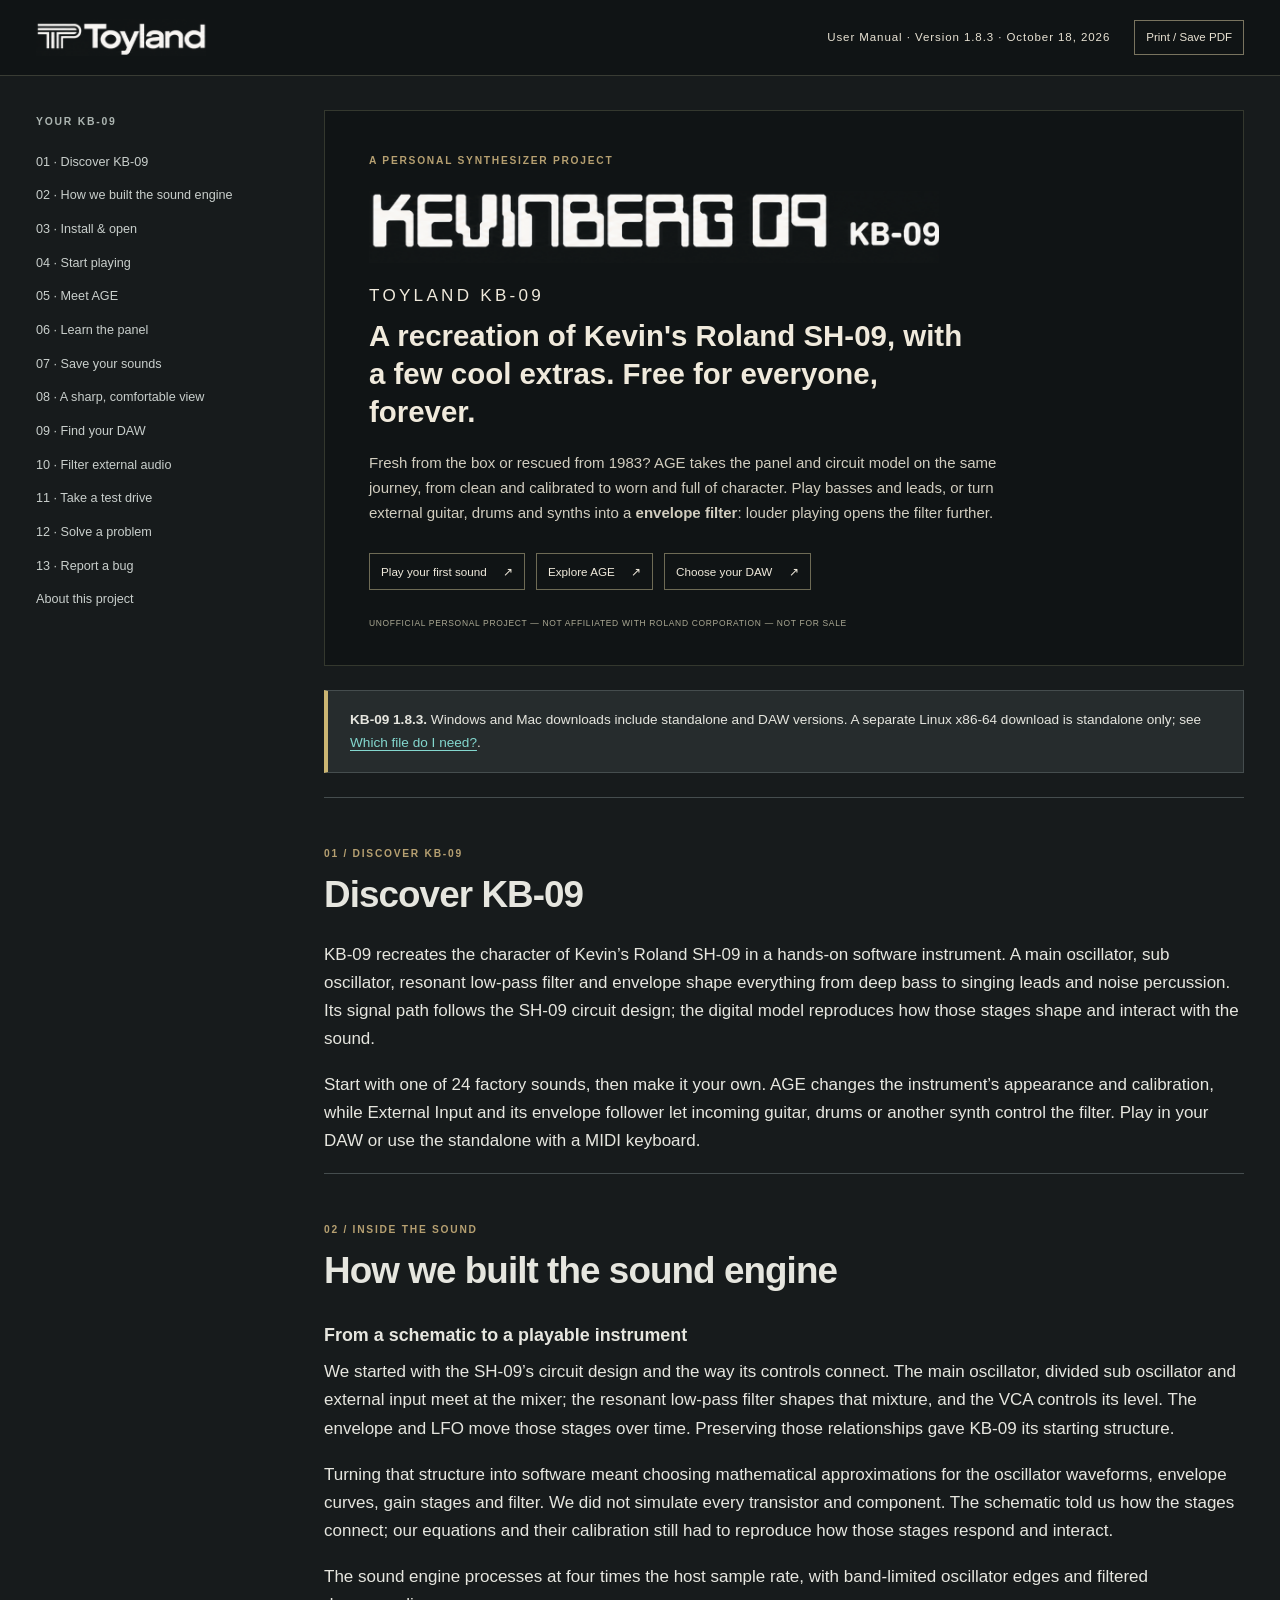
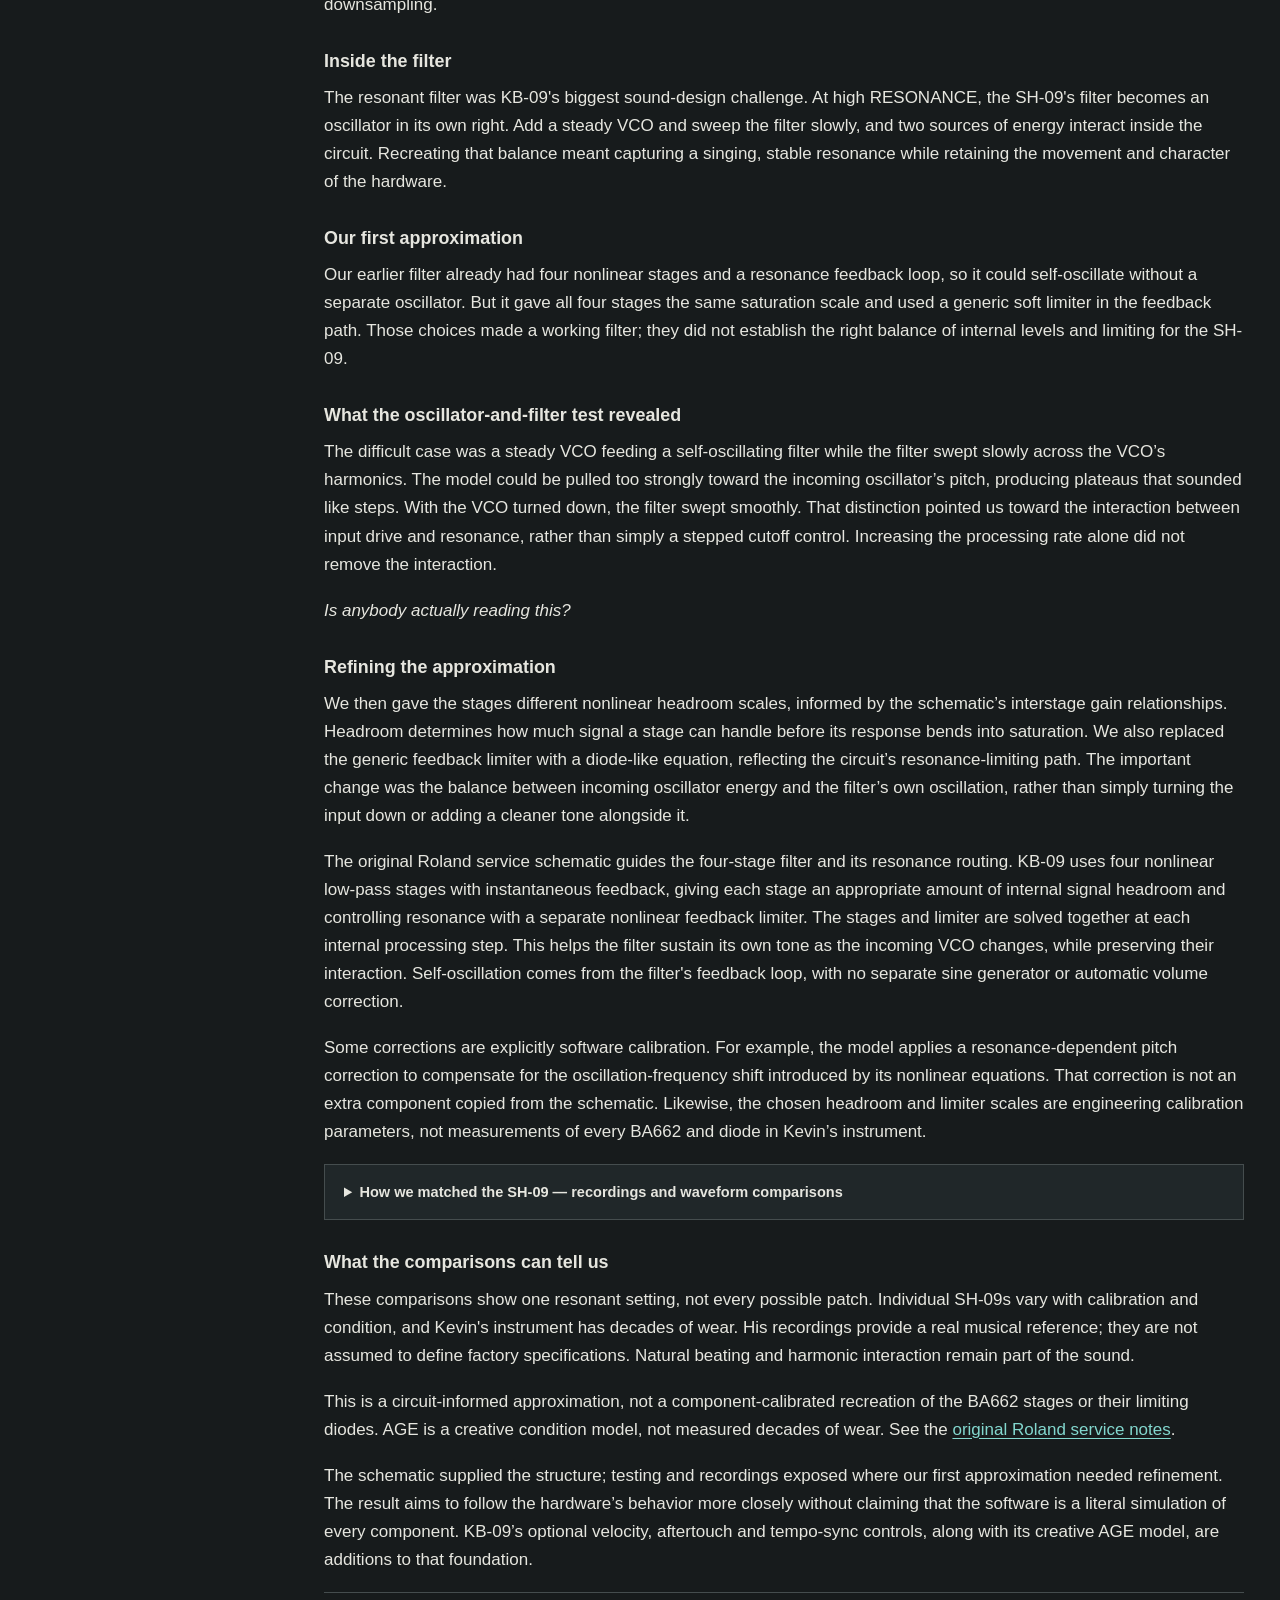
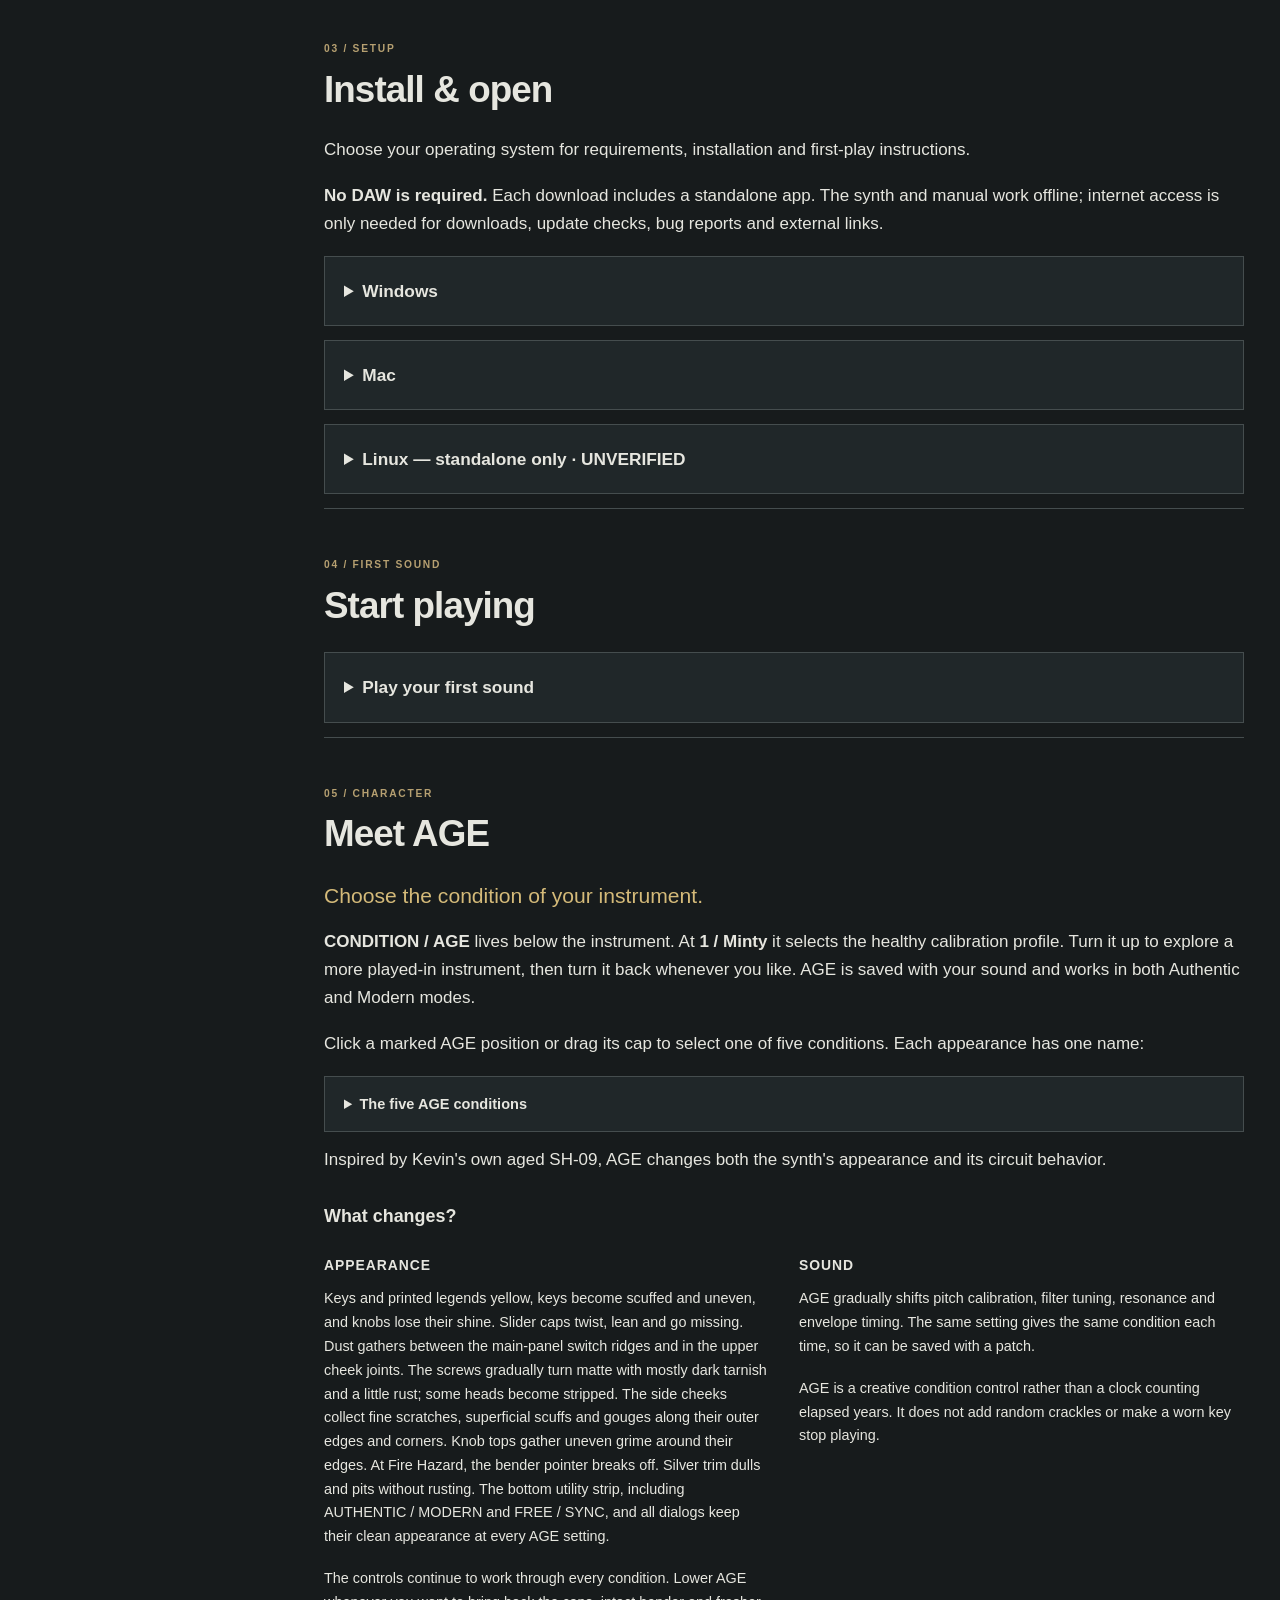
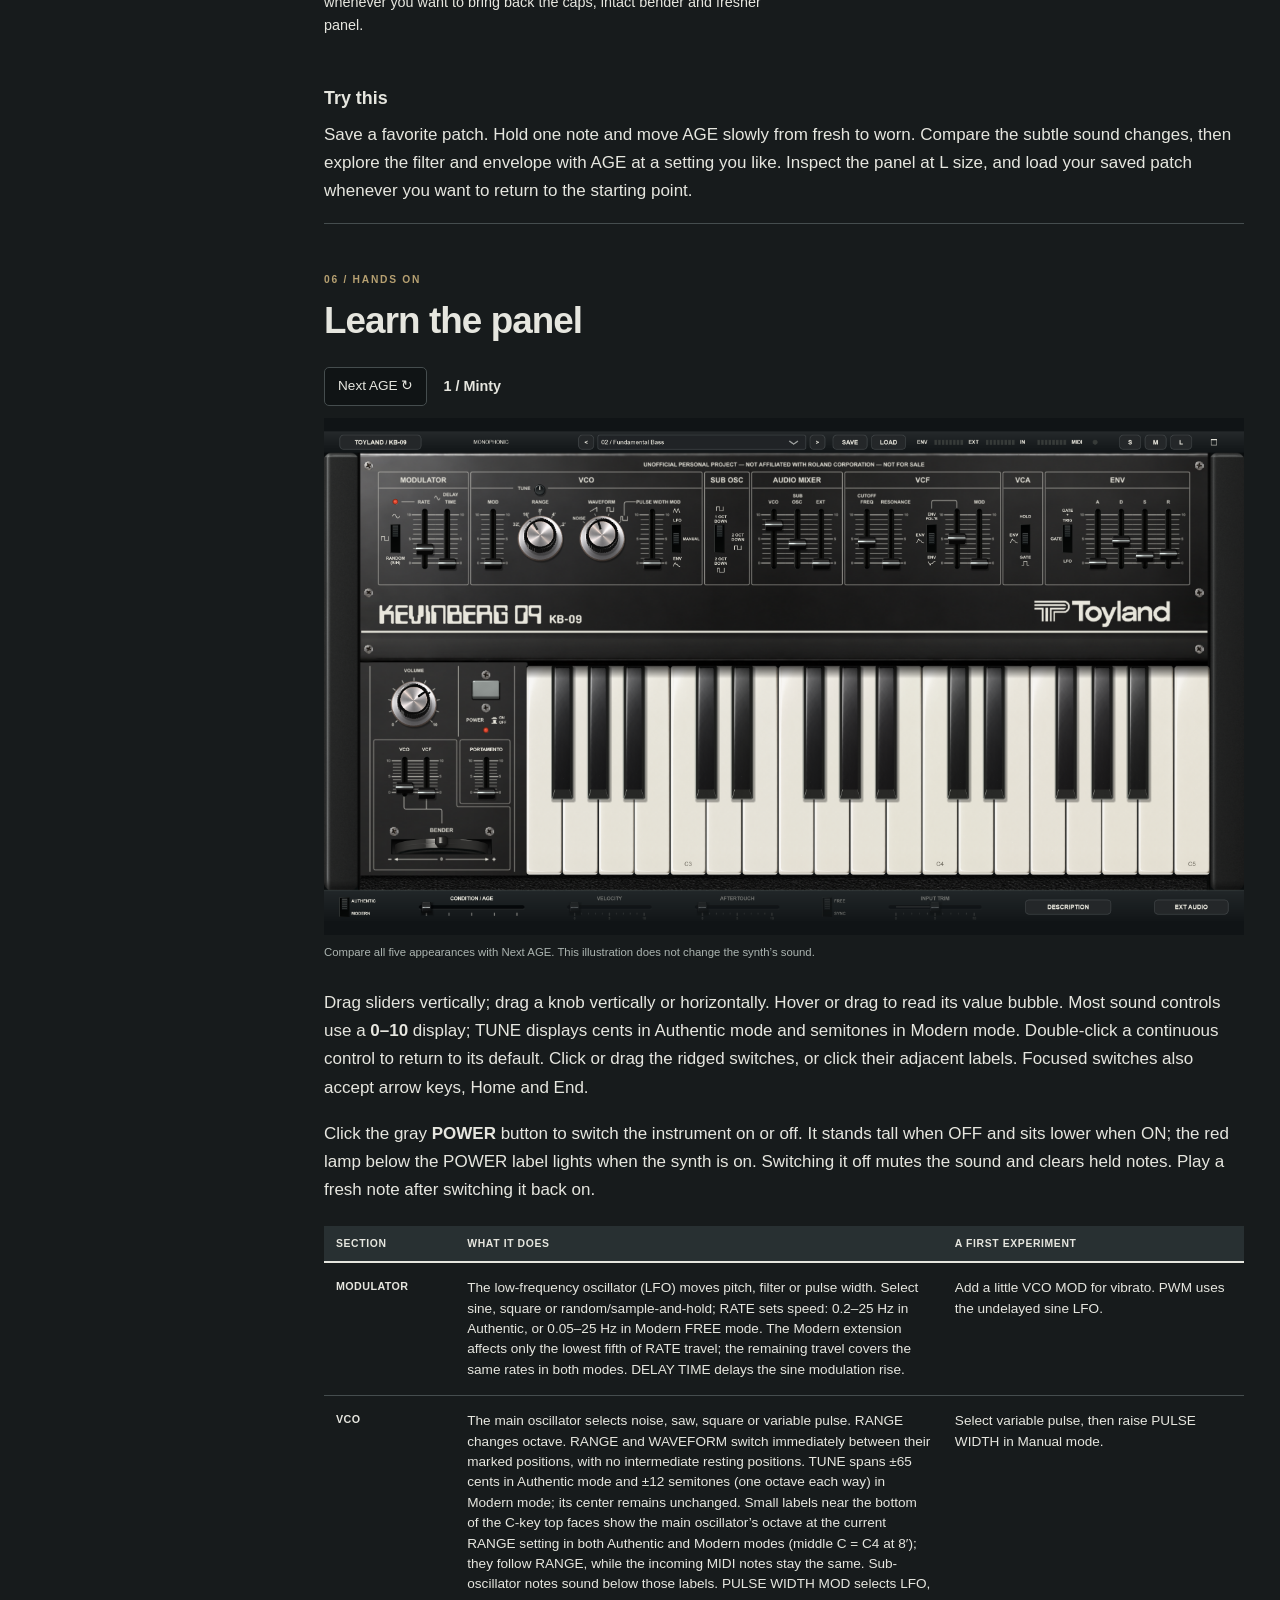
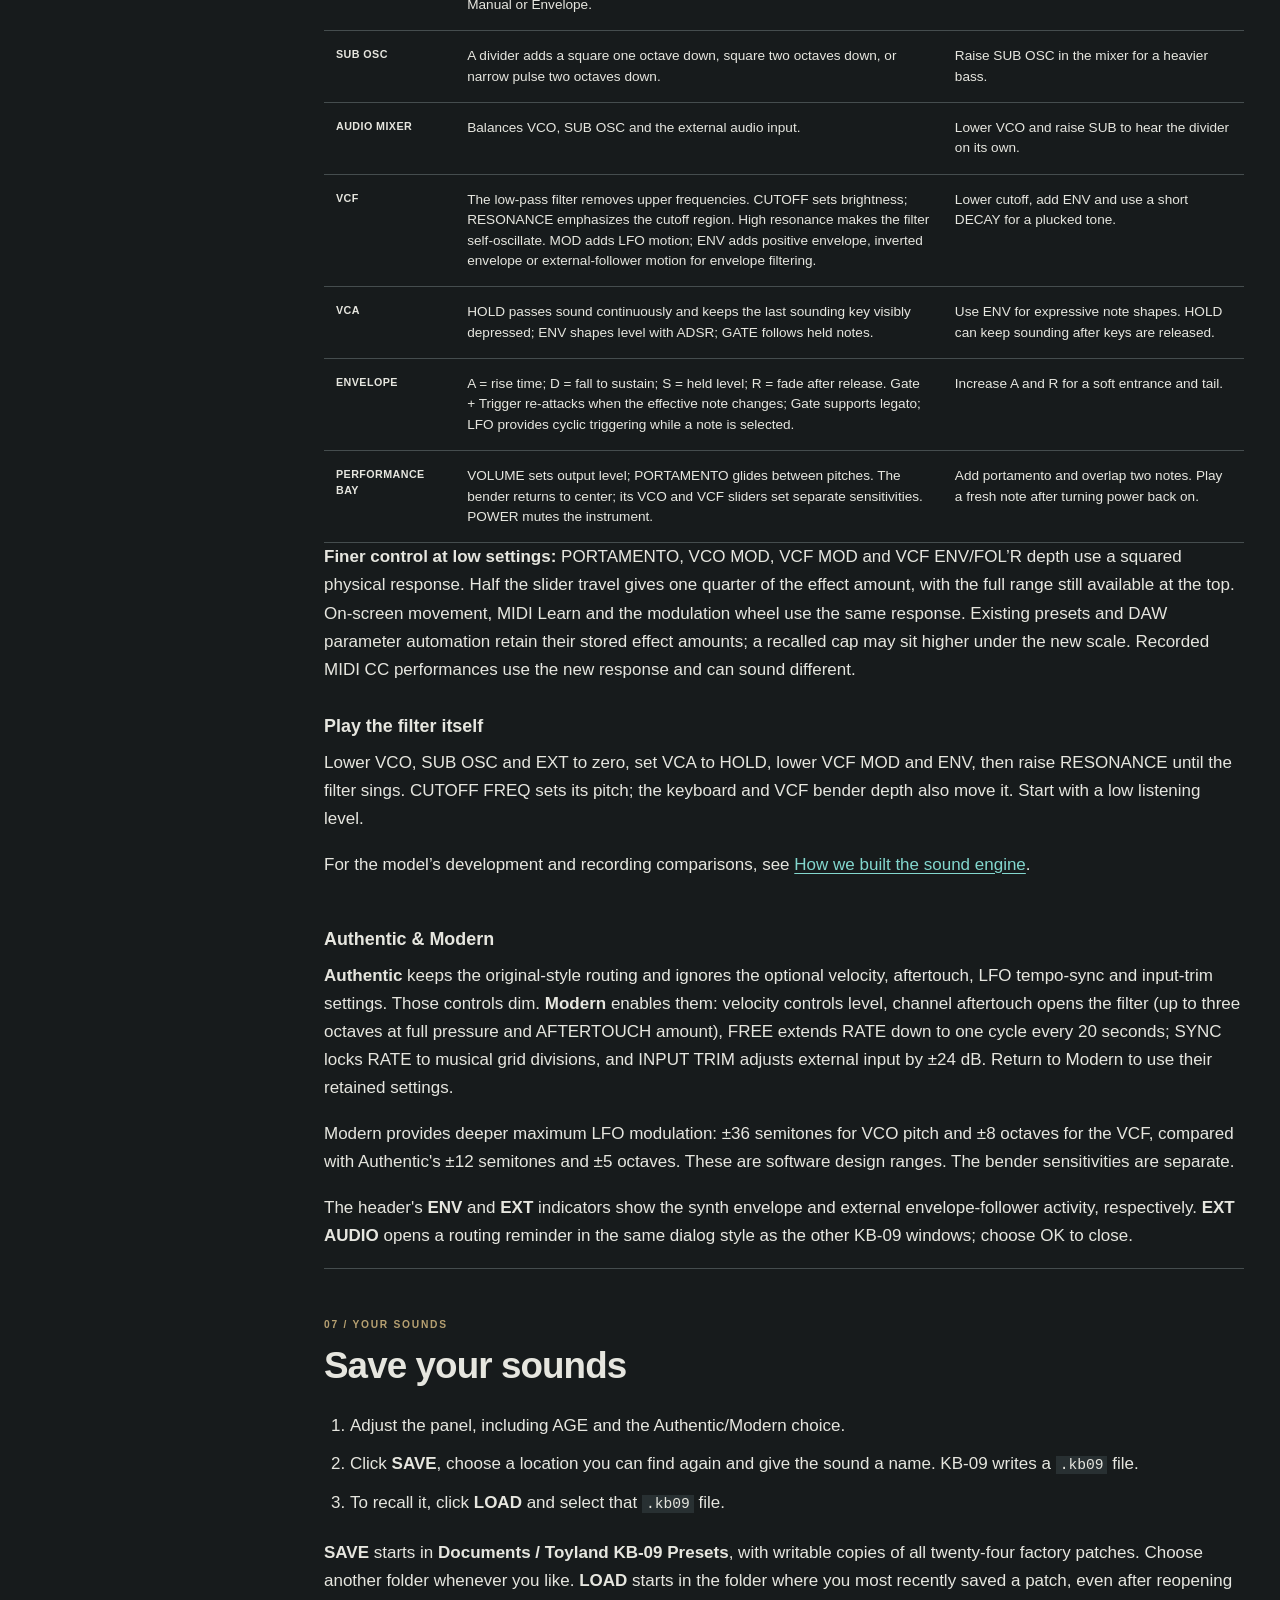
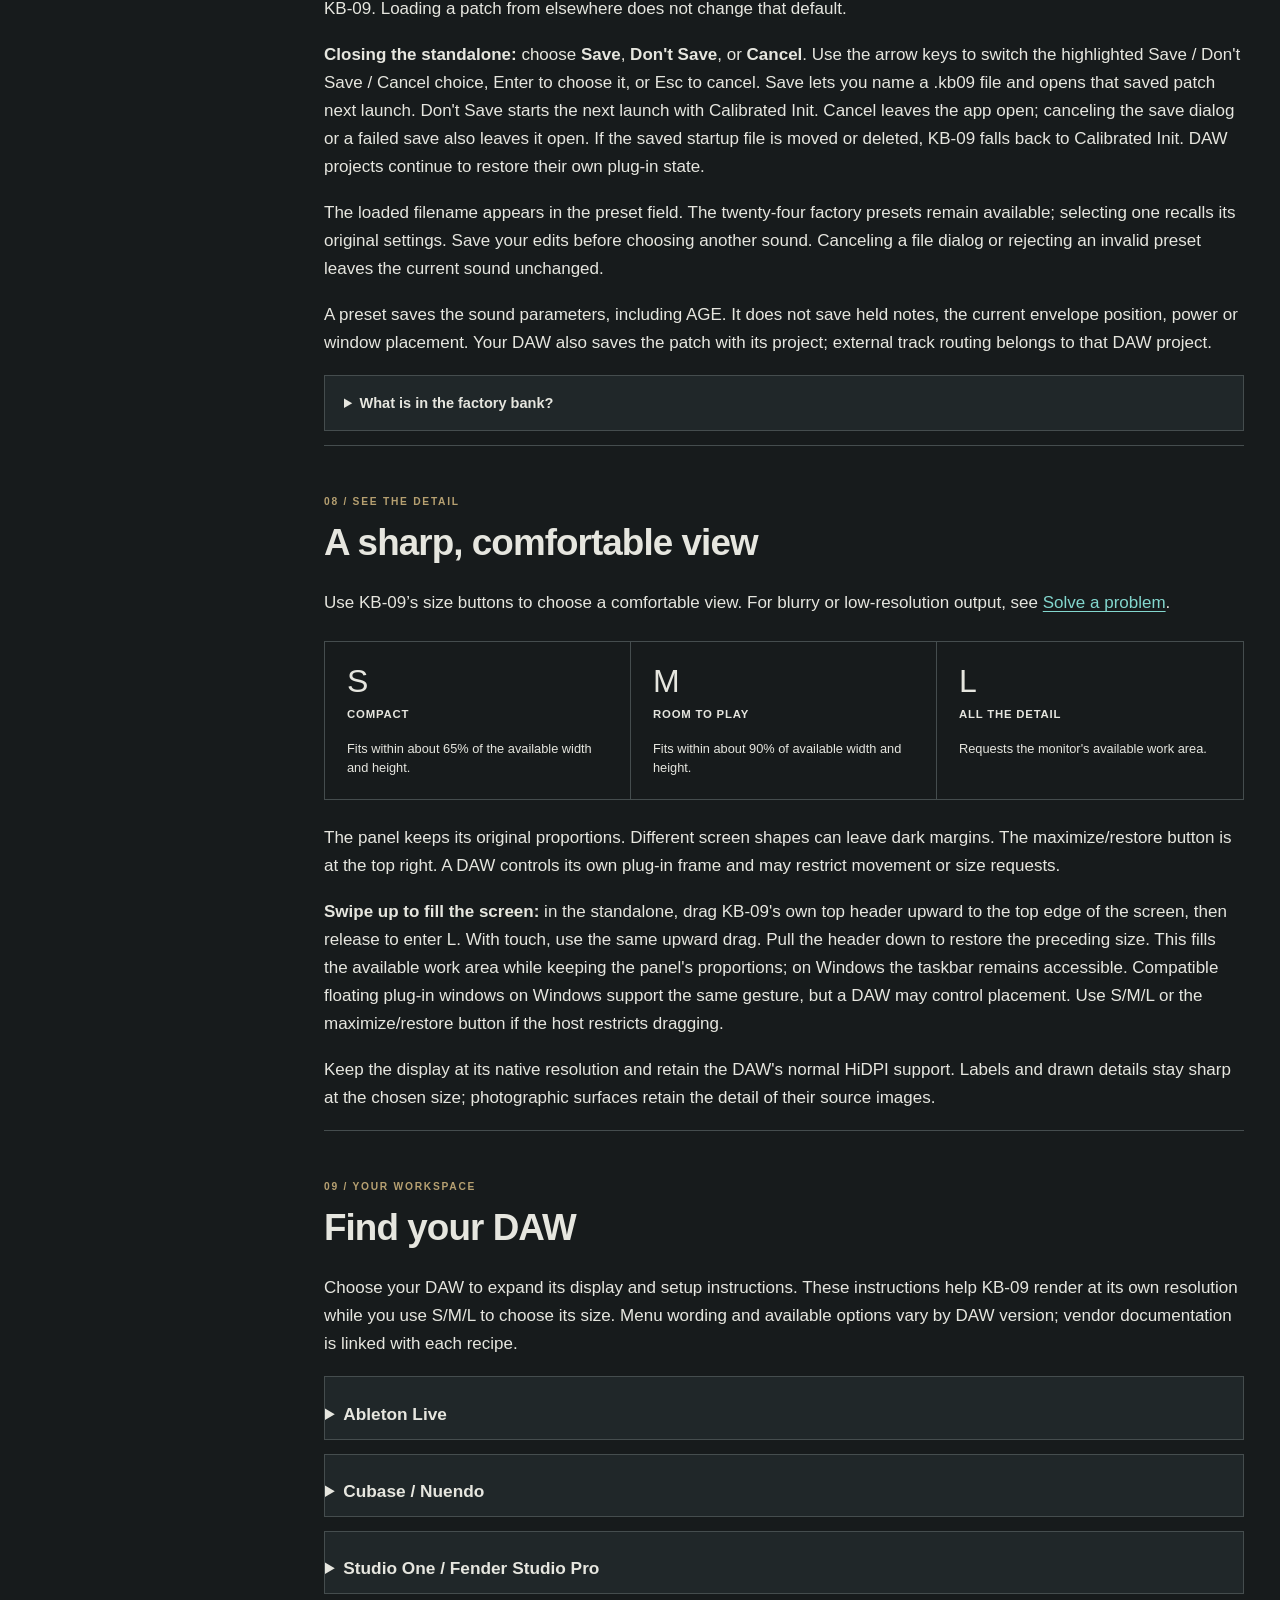
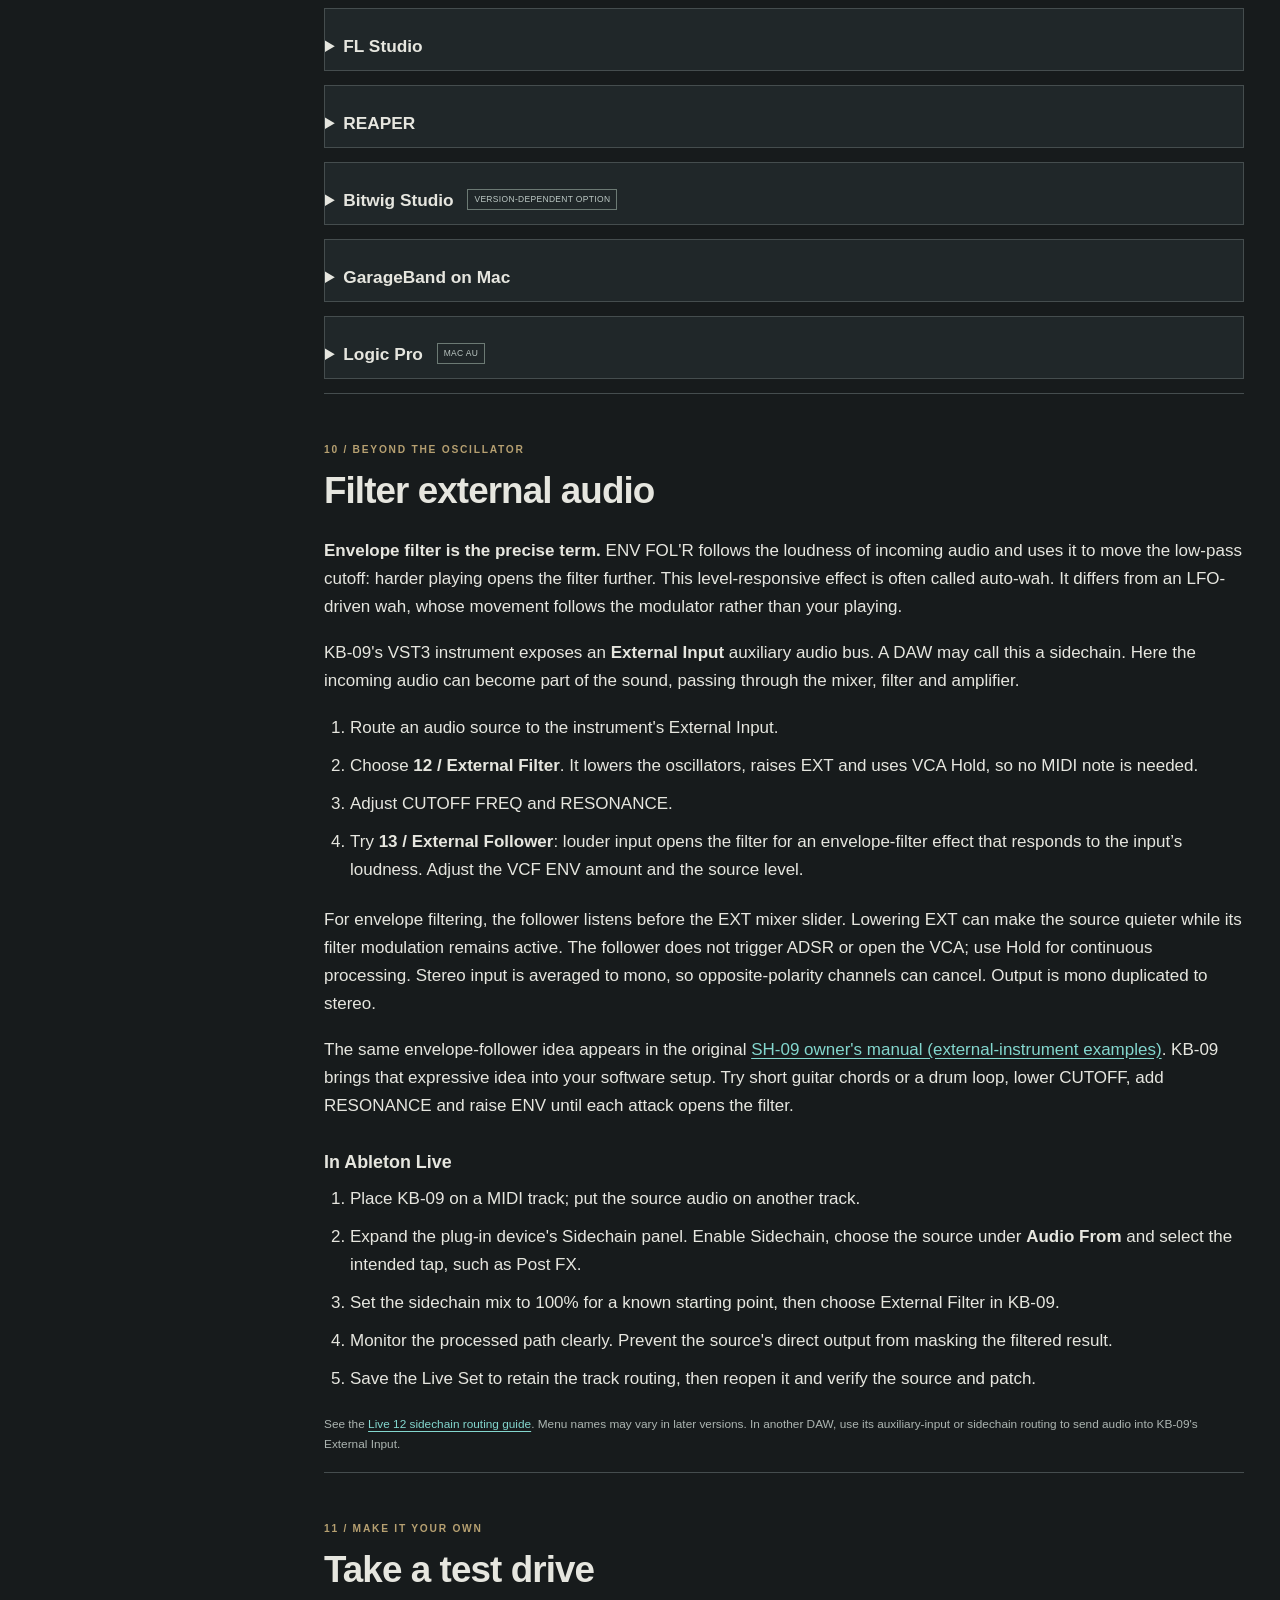
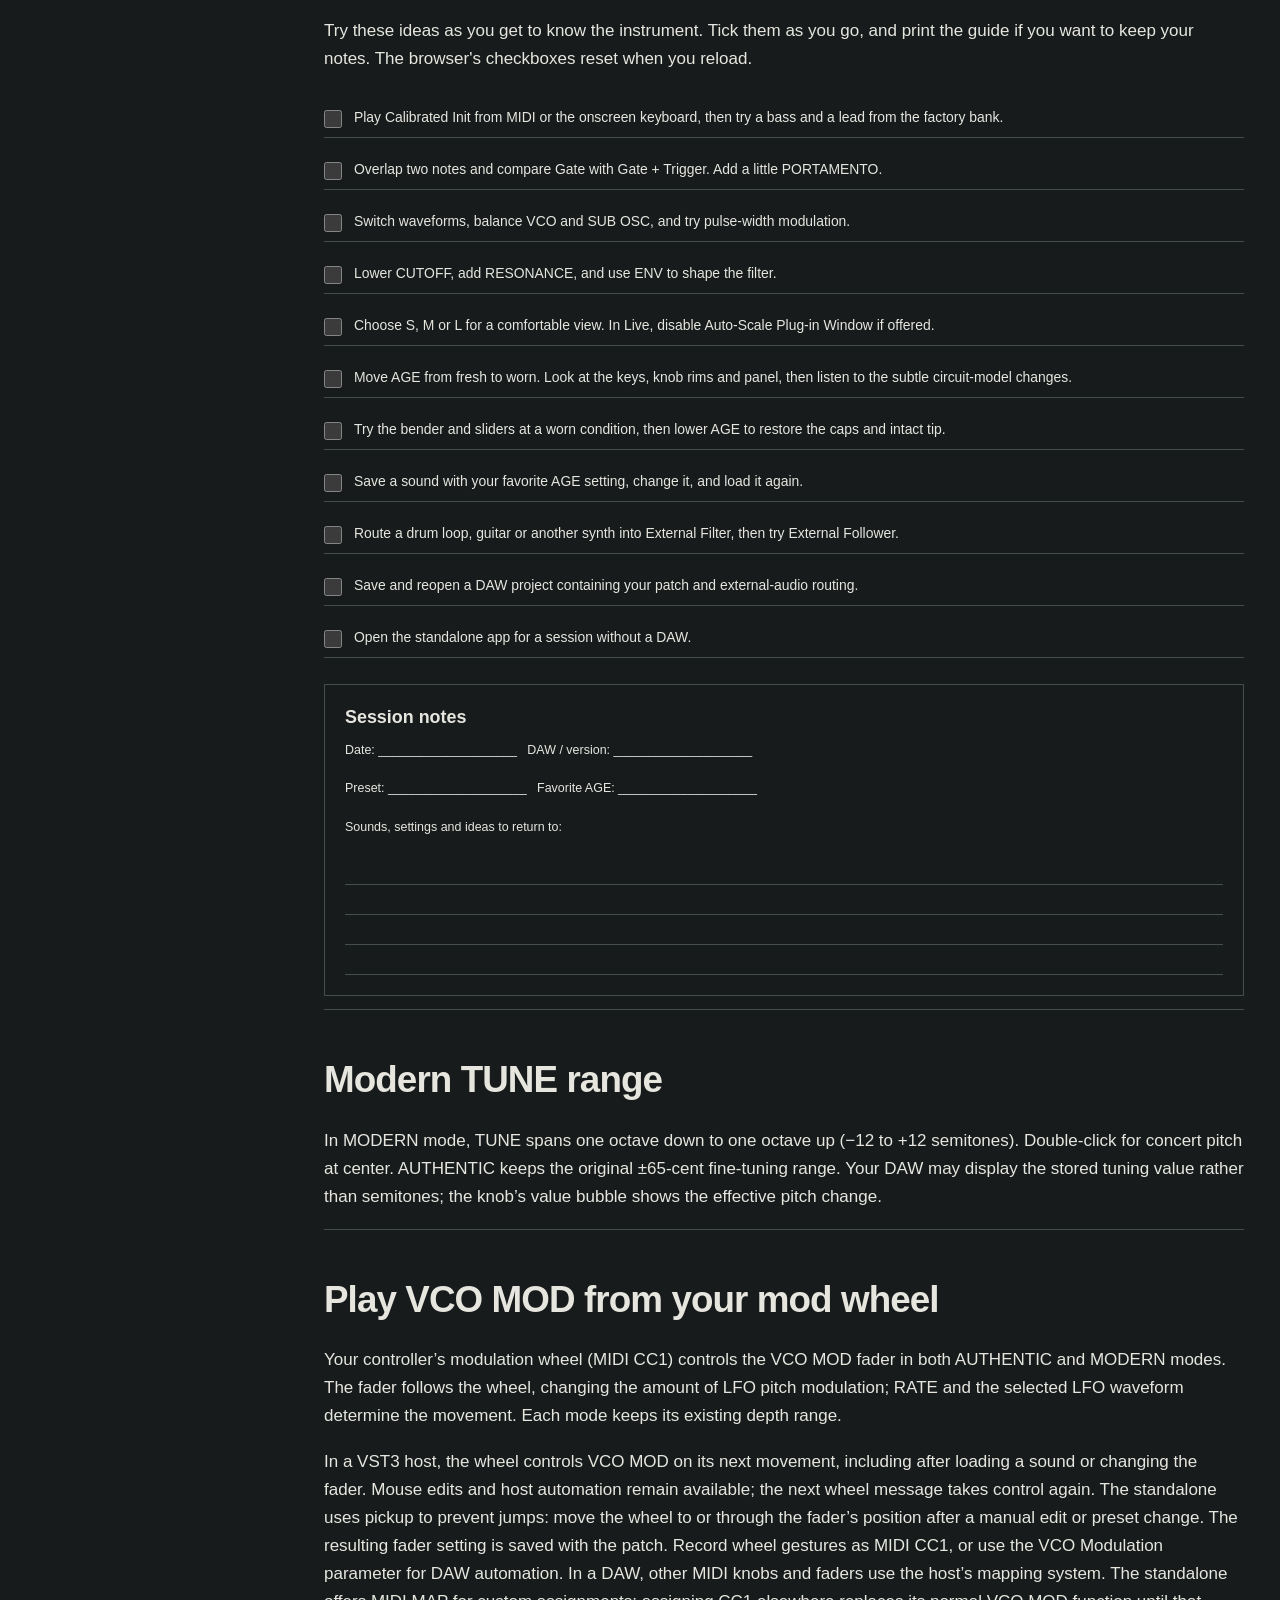
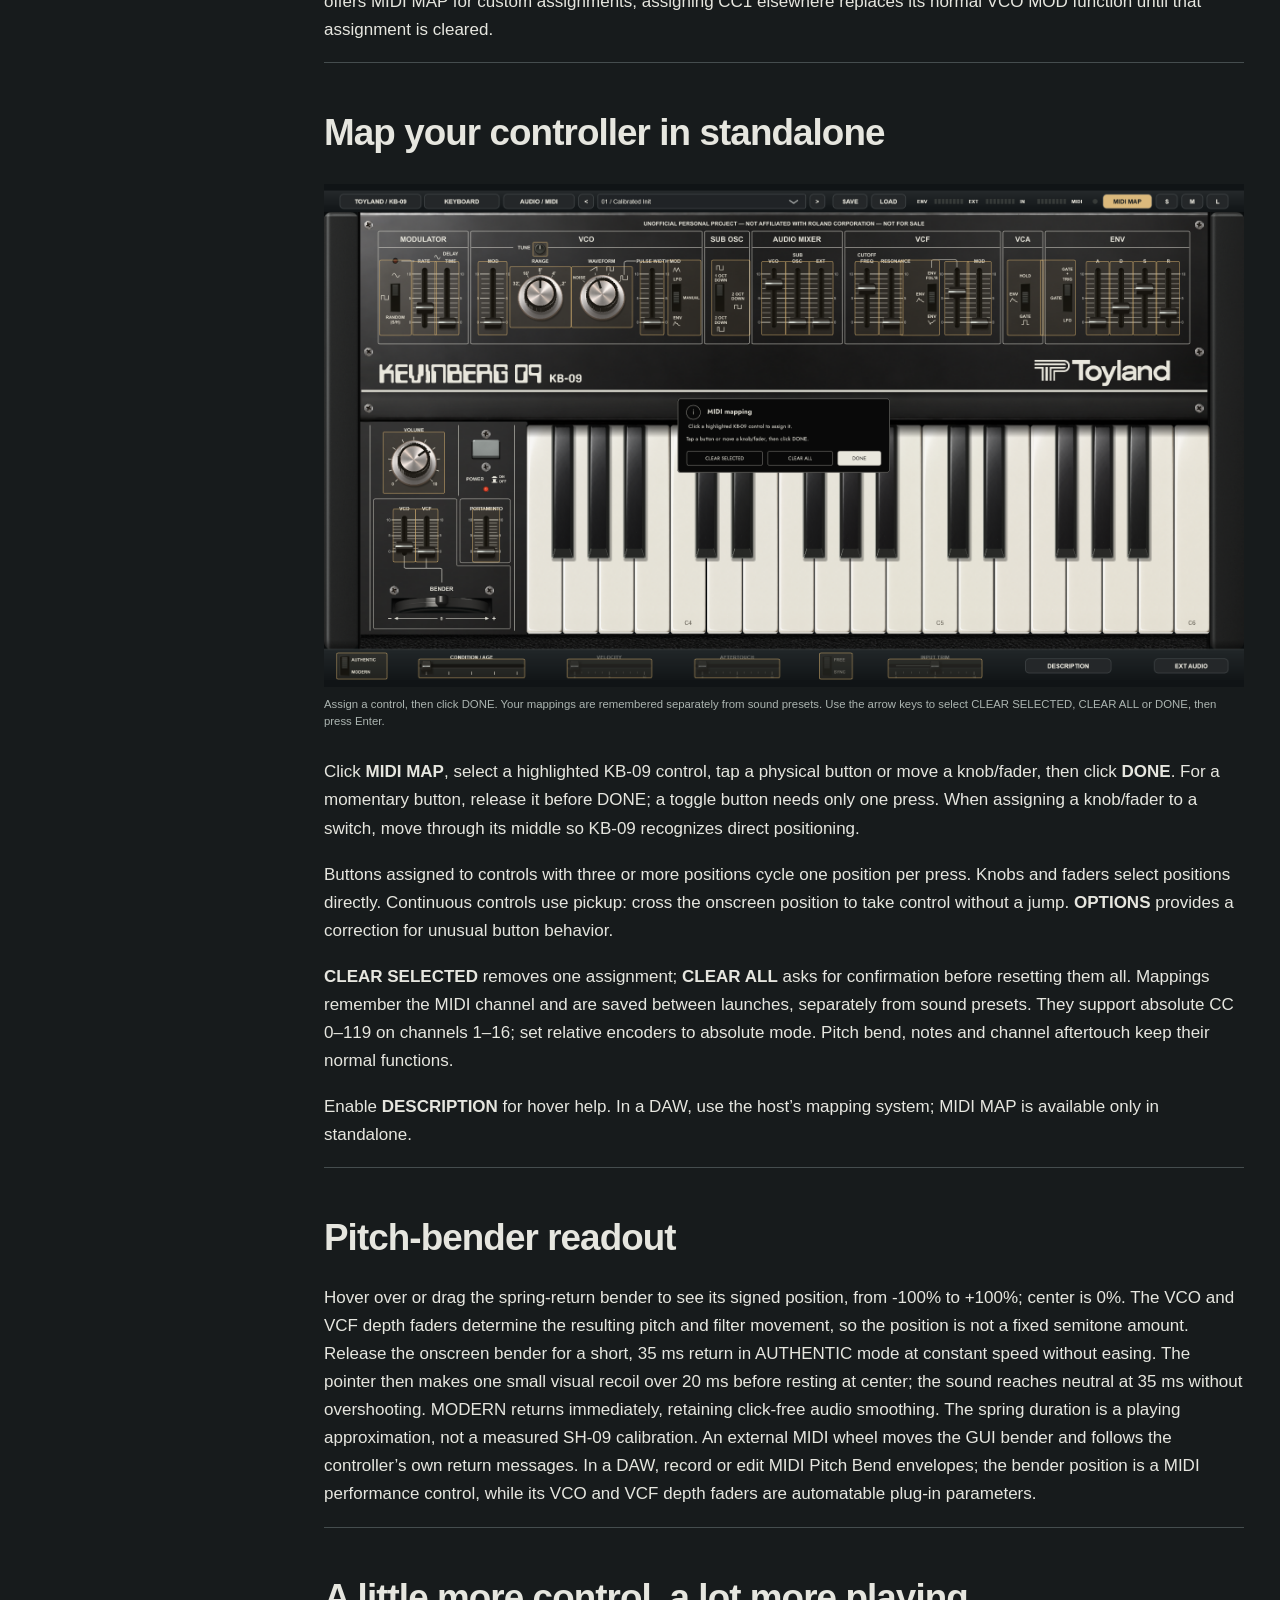
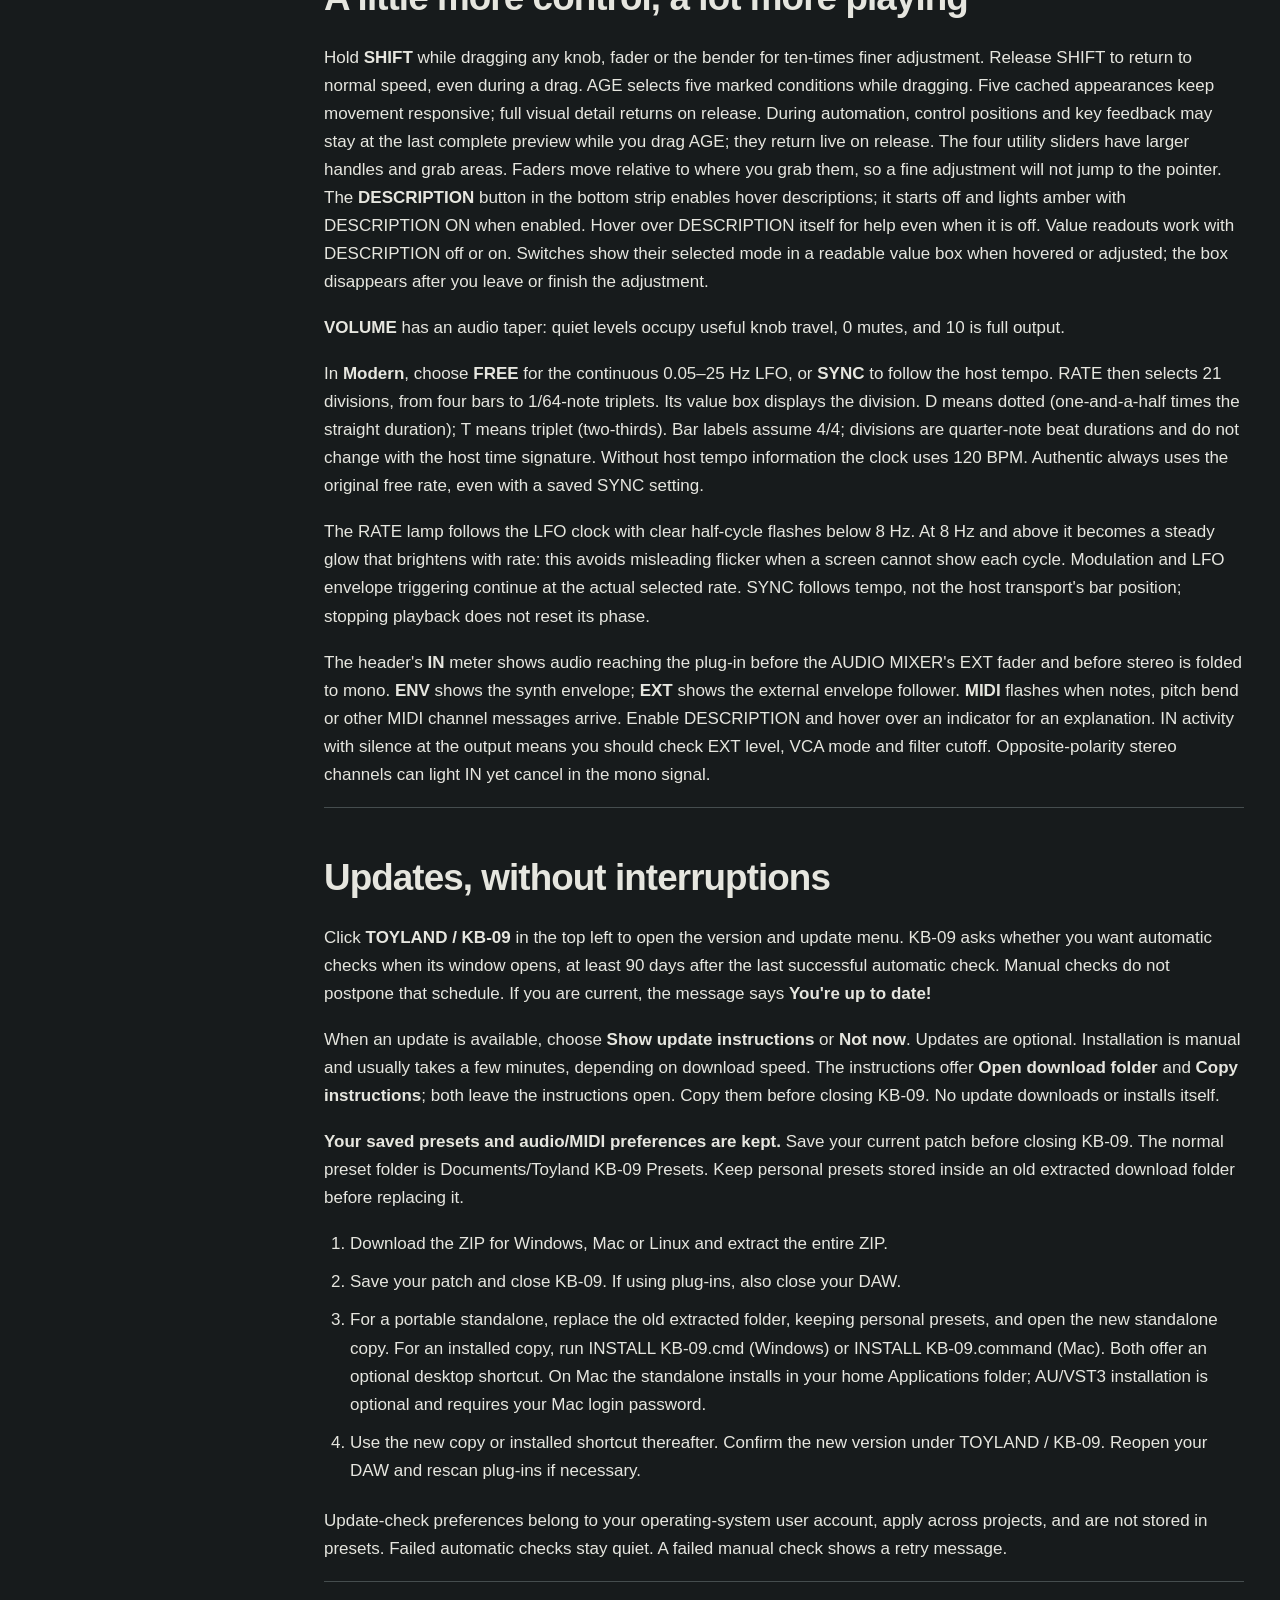
==== commit 75403ba3: "Fix hosted RATE LED restacking and idle controls with cross-format regressions [skip ci]" ====
--- a/docs/manual/index.html
+++ b/docs/manual/index.html
@@ -15,7 +15,7 @@
     <a class="brand" href="#top" aria-label="Toyland KB-09 home">
       <svg viewBox="85 308 722 158" role="img" aria-labelledby="toyland-title"><title id="toyland-title">Toyland</title><image href="assets/marks.png" width="2172" height="724" /></svg>
     </a>
-    <span class="edition">User Manual · Version 1.8.2 · October 18, 2026</span>
+    <span class="edition">User Manual · Version 1.8.3 · October 18, 2026</span>
     <button class="print-button" type="button" onclick="window.print()">Print / Save PDF</button>
   </div>
 </header>
@@ -47,7 +47,7 @@
   <div class="quick-links"><a href="#start">Play your first sound <span aria-hidden="true">↗</span></a><a href="#age">Explore AGE <span aria-hidden="true">↗</span></a><a href="#daws">Choose your DAW <span aria-hidden="true">↗</span></a></div>
   <p class="project-mark">UNOFFICIAL PERSONAL PROJECT — NOT AFFILIATED WITH ROLAND CORPORATION — NOT FOR SALE</p>
 </section>
-<aside class="notice"><strong>KB-09 1.8.2.</strong> Windows and Mac downloads include standalone and DAW versions. A separate Linux x86-64 download is standalone only; see <a href="#install">Which file do I need?</a>.</aside>
+<aside class="notice"><strong>KB-09 1.8.3.</strong> Windows and Mac downloads include standalone and DAW versions. A separate Linux x86-64 download is standalone only; see <a href="#install">Which file do I need?</a>.</aside>
 
 <section id="features">
   <p class="section-number">01 / DISCOVER KB-09</p><h2>Discover KB-09</h2>
@@ -294,7 +294,7 @@
     <input type="hidden" name="shotName" value=""><input type="hidden" name="shotType" value=""><input type="hidden" name="shotData" value="">
     <div class="report-trap" aria-hidden="true"><label>Leave this empty<input name="website" maxlength="80" tabindex="-1" autocomplete="off"></label></div>
     <div class="report-grid">
-      <label>KB-09 version <span>(required)</span><input name="version" value="1.8.2" maxlength="40" required autocomplete="off"></label>
+      <label>KB-09 version <span>(required)</span><input name="version" value="1.8.3" maxlength="40" required autocomplete="off"></label>
       <label>Operating system and version <span>(required)</span><input name="os" placeholder="e.g. macOS 15.7 / Windows 11" maxlength="120" required autocomplete="off"></label>
       <label>DAW / host and version <span>(required)</span><input name="host" placeholder="e.g. Standalone / Live 12.3" maxlength="160" required autocomplete="off"></label>
       <label>Issue category <span>(required)</span><select name="category" required><option value="">Choose a category</option><option>Sound / MIDI</option><option>Interface / display</option><option>Installation / updates</option><option>Crash / performance</option><option>Manual / documentation</option><option>Other</option></select></label>
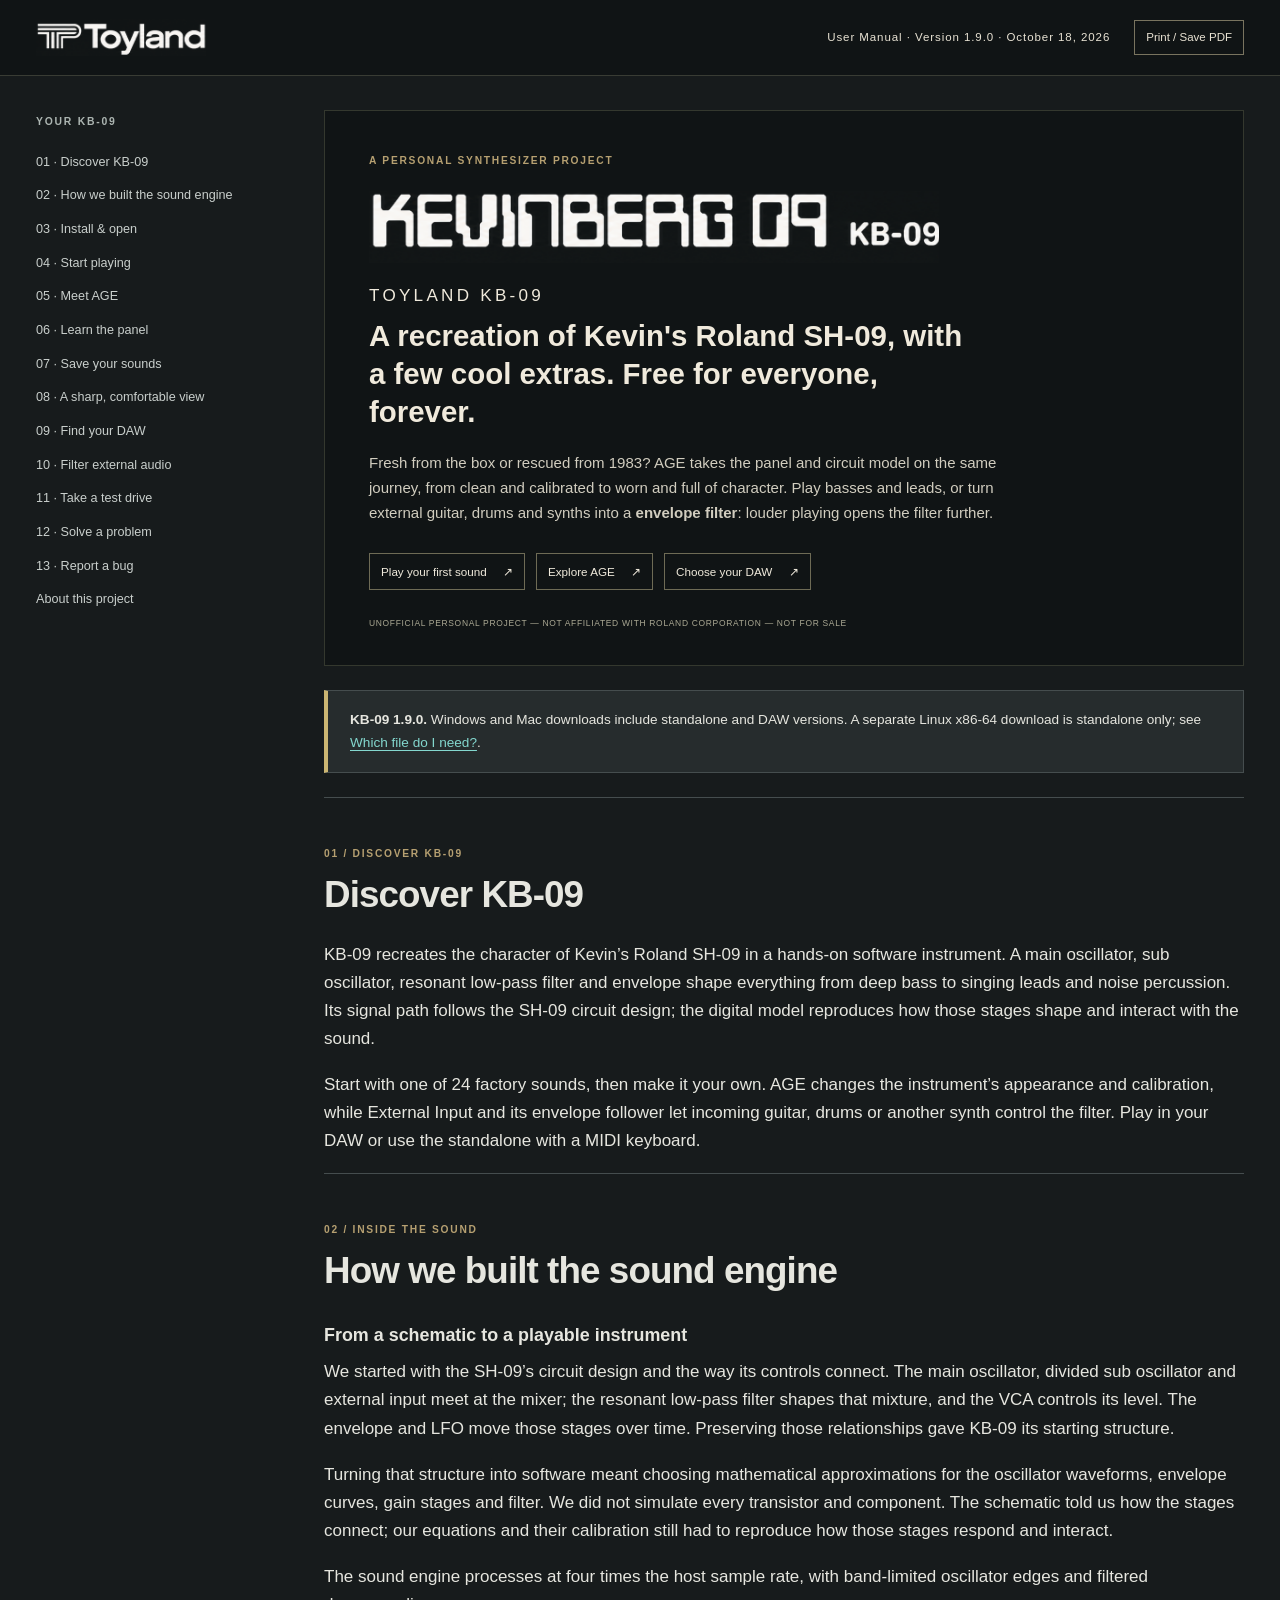
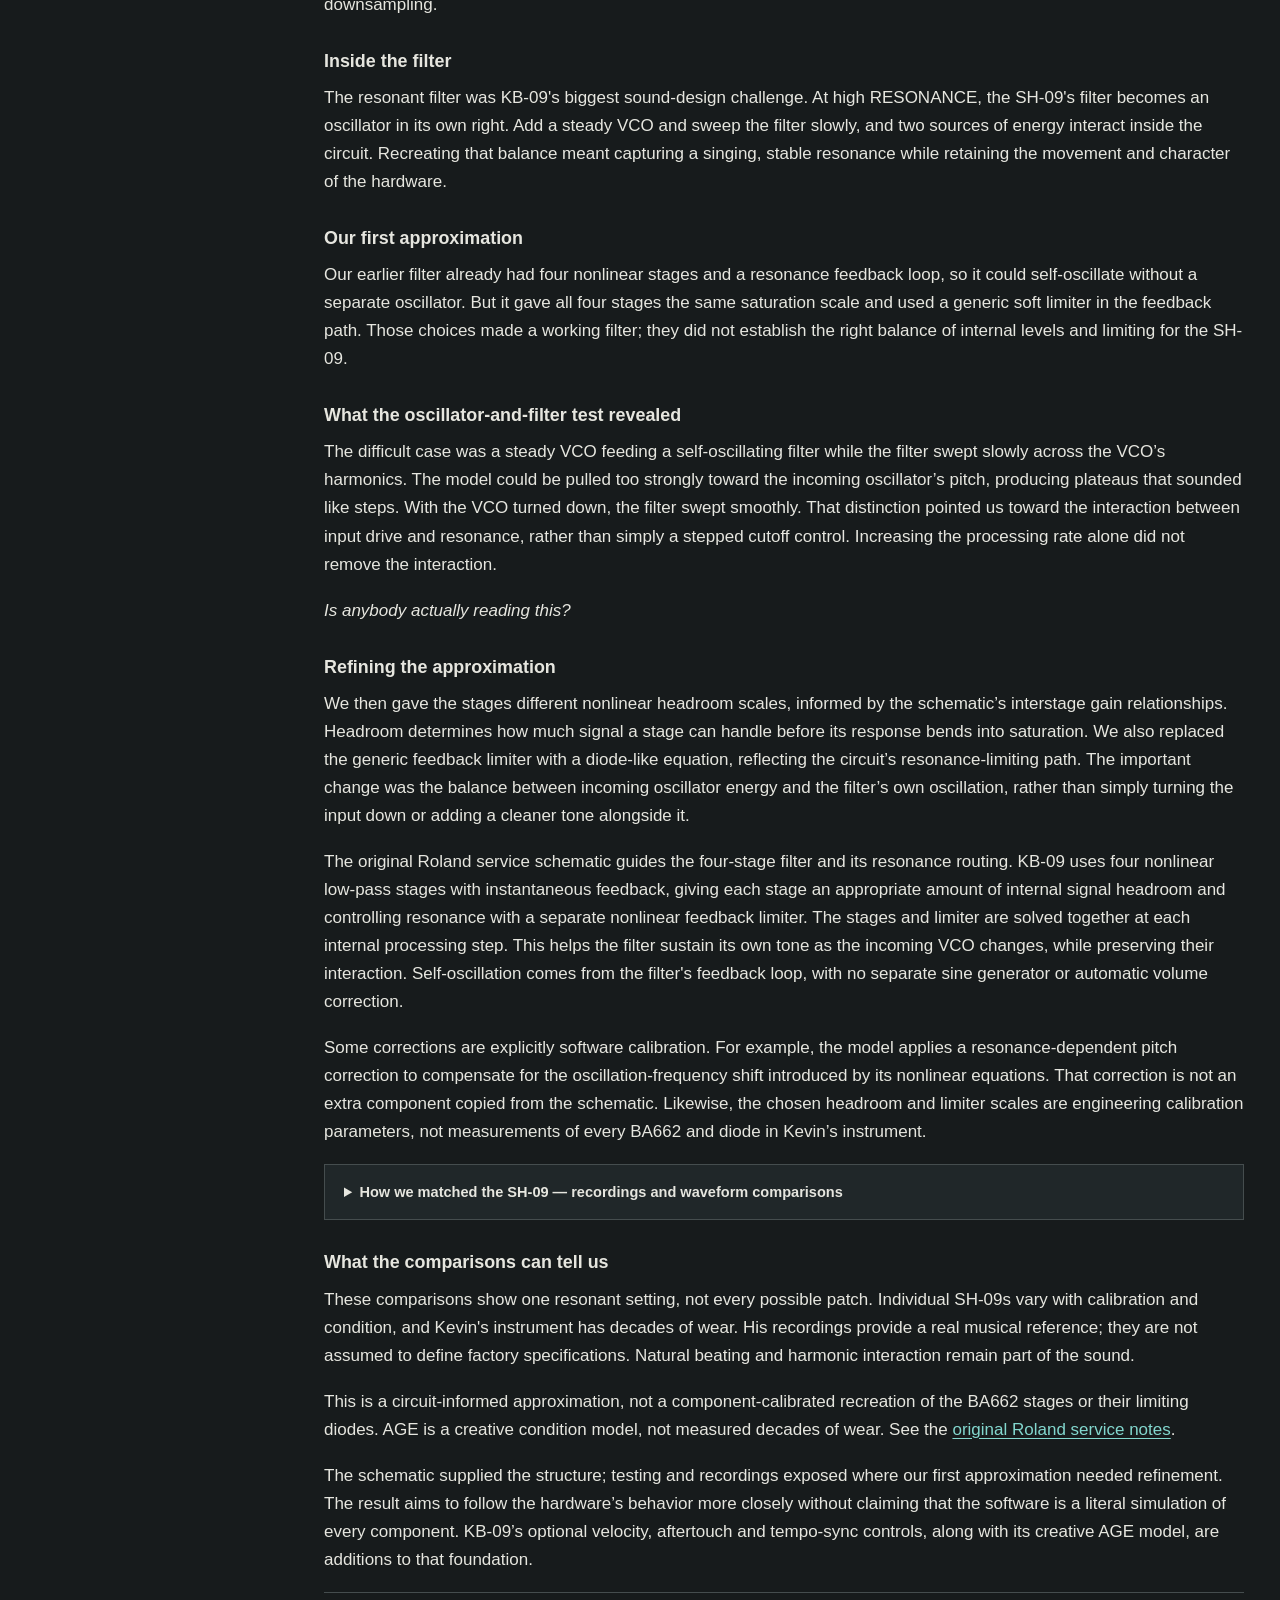
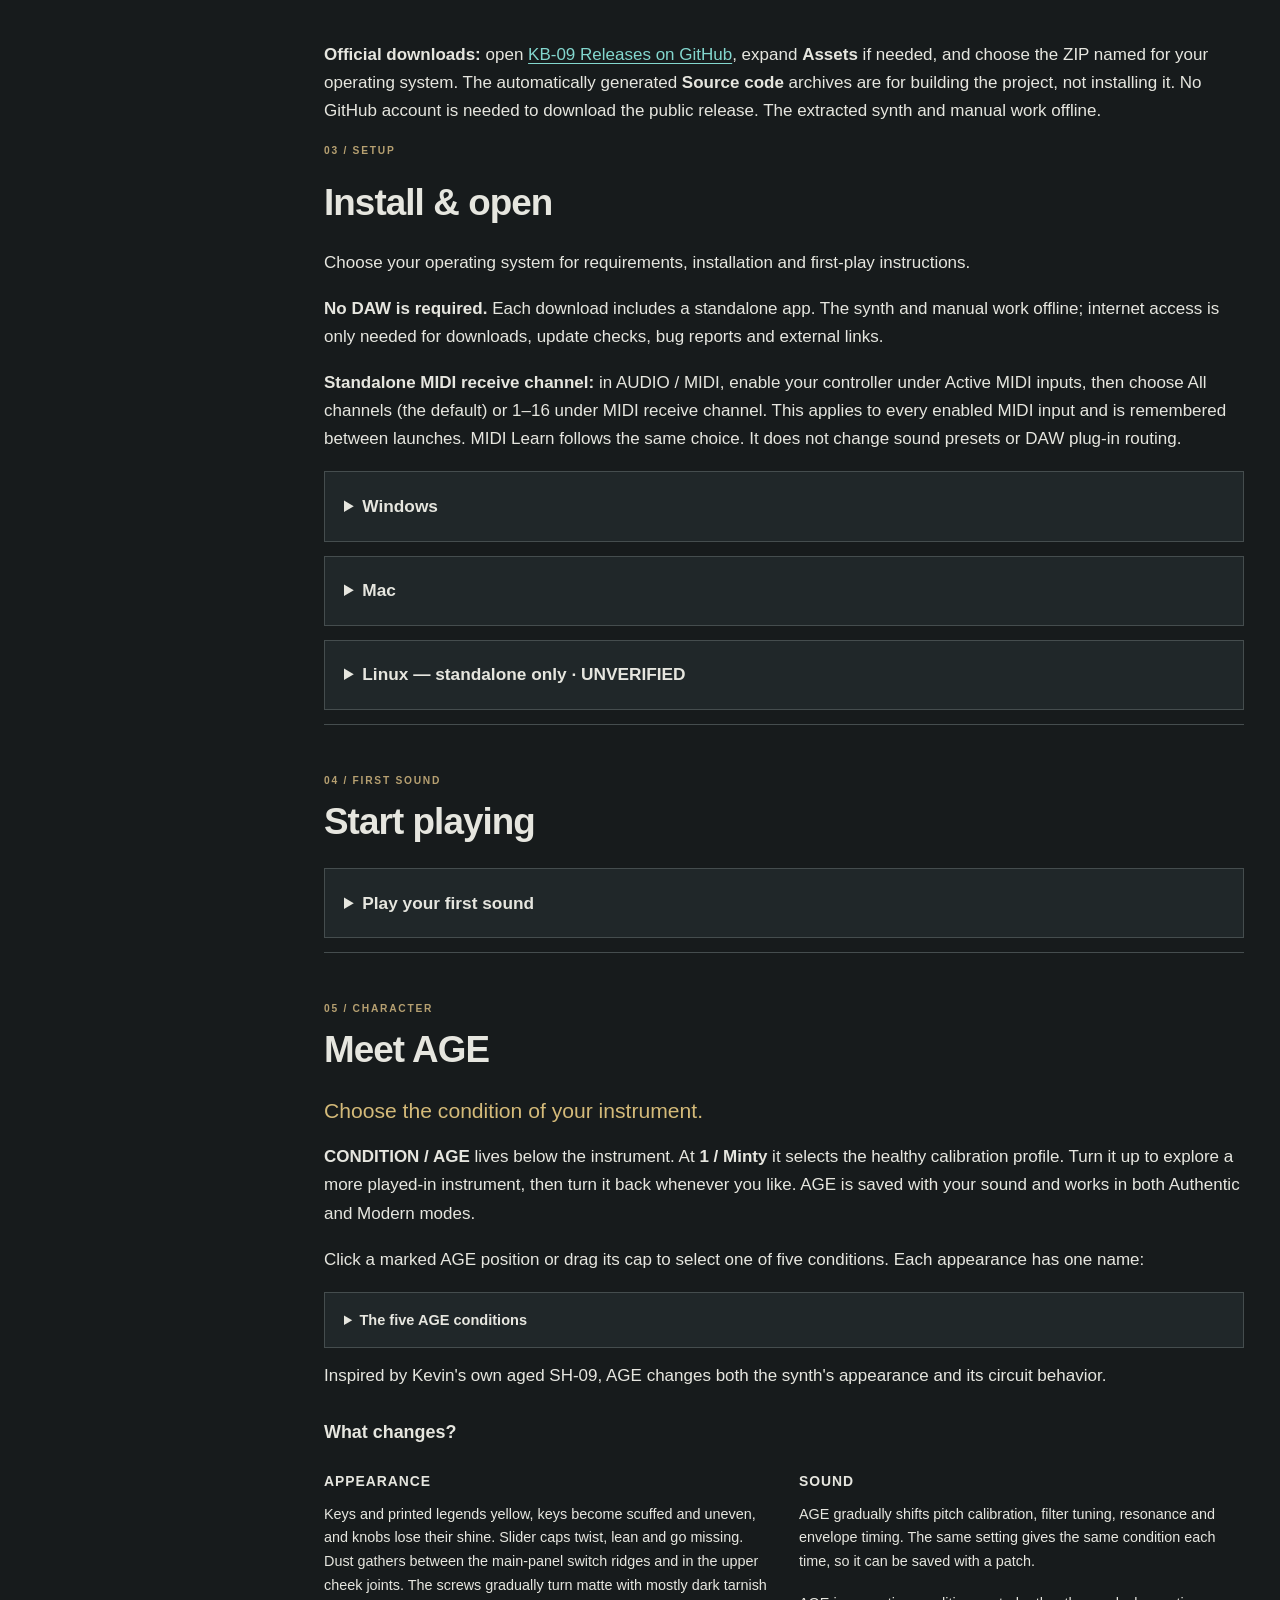
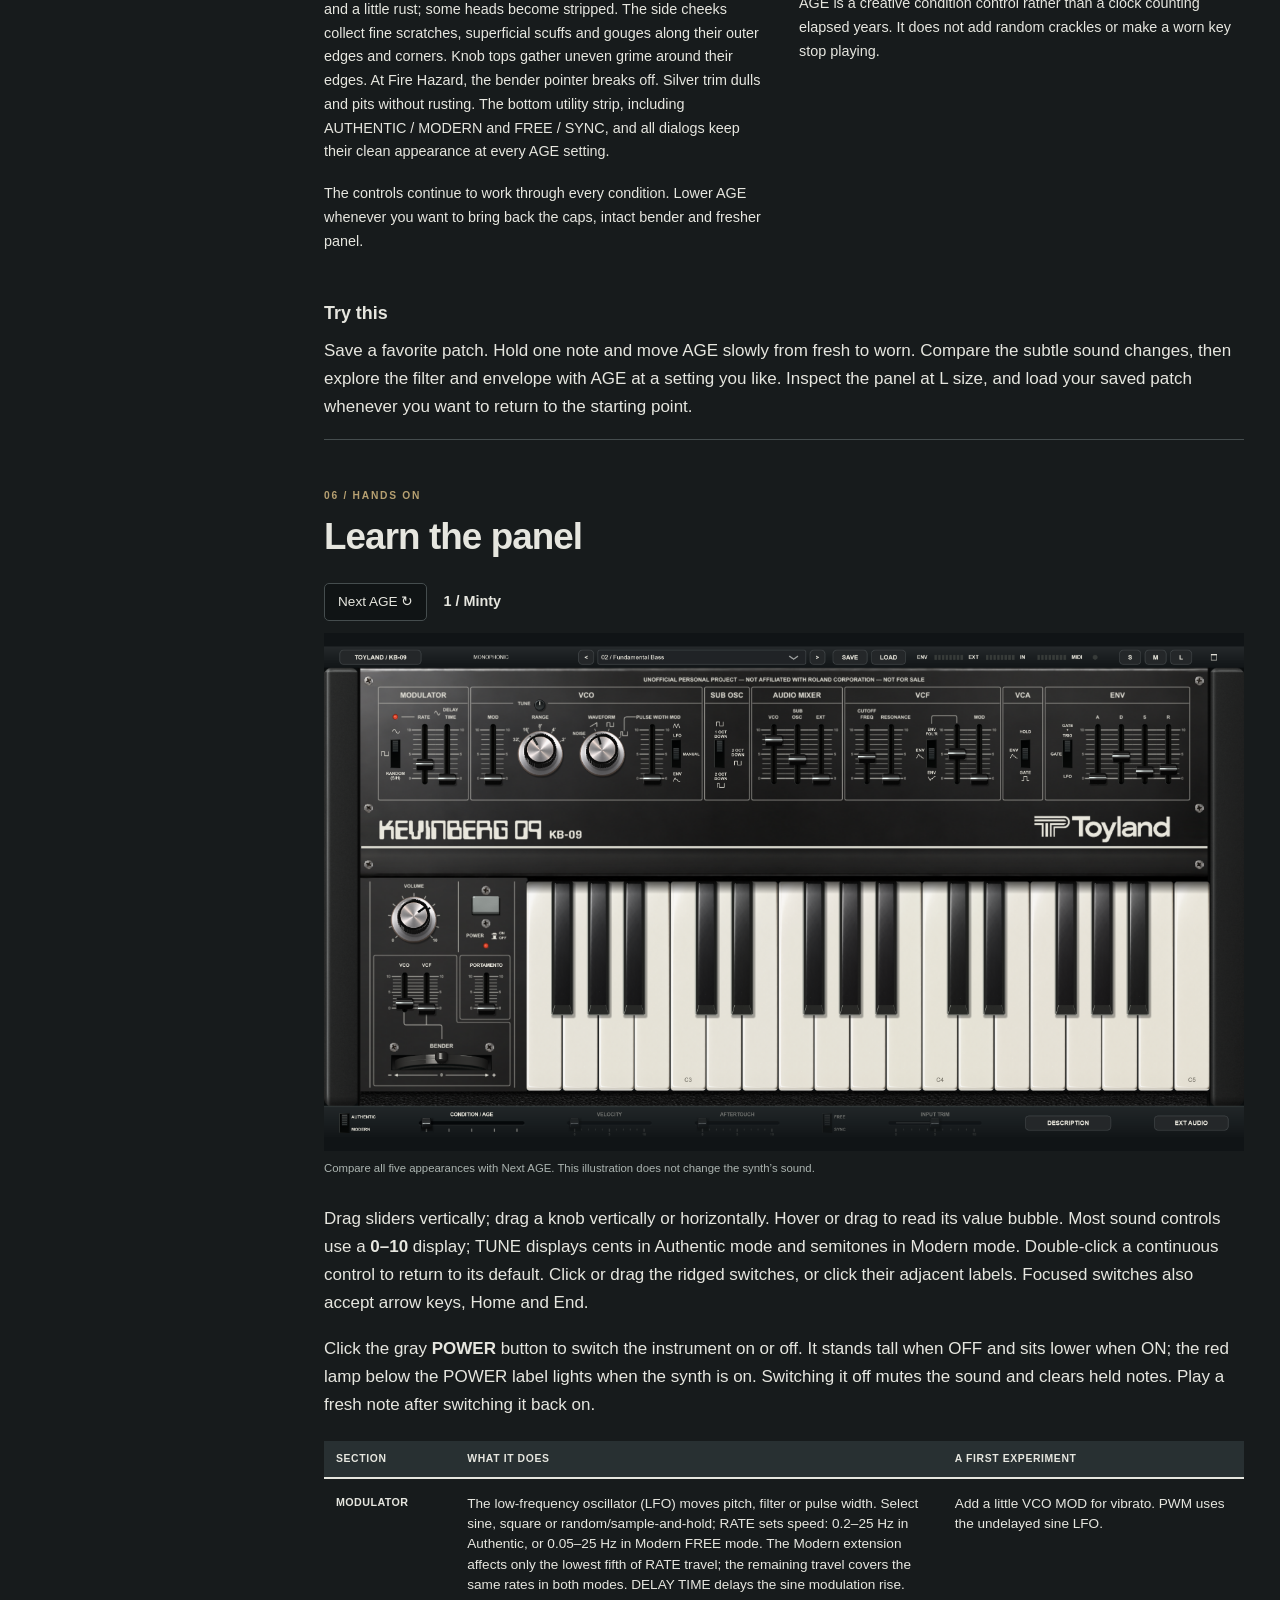
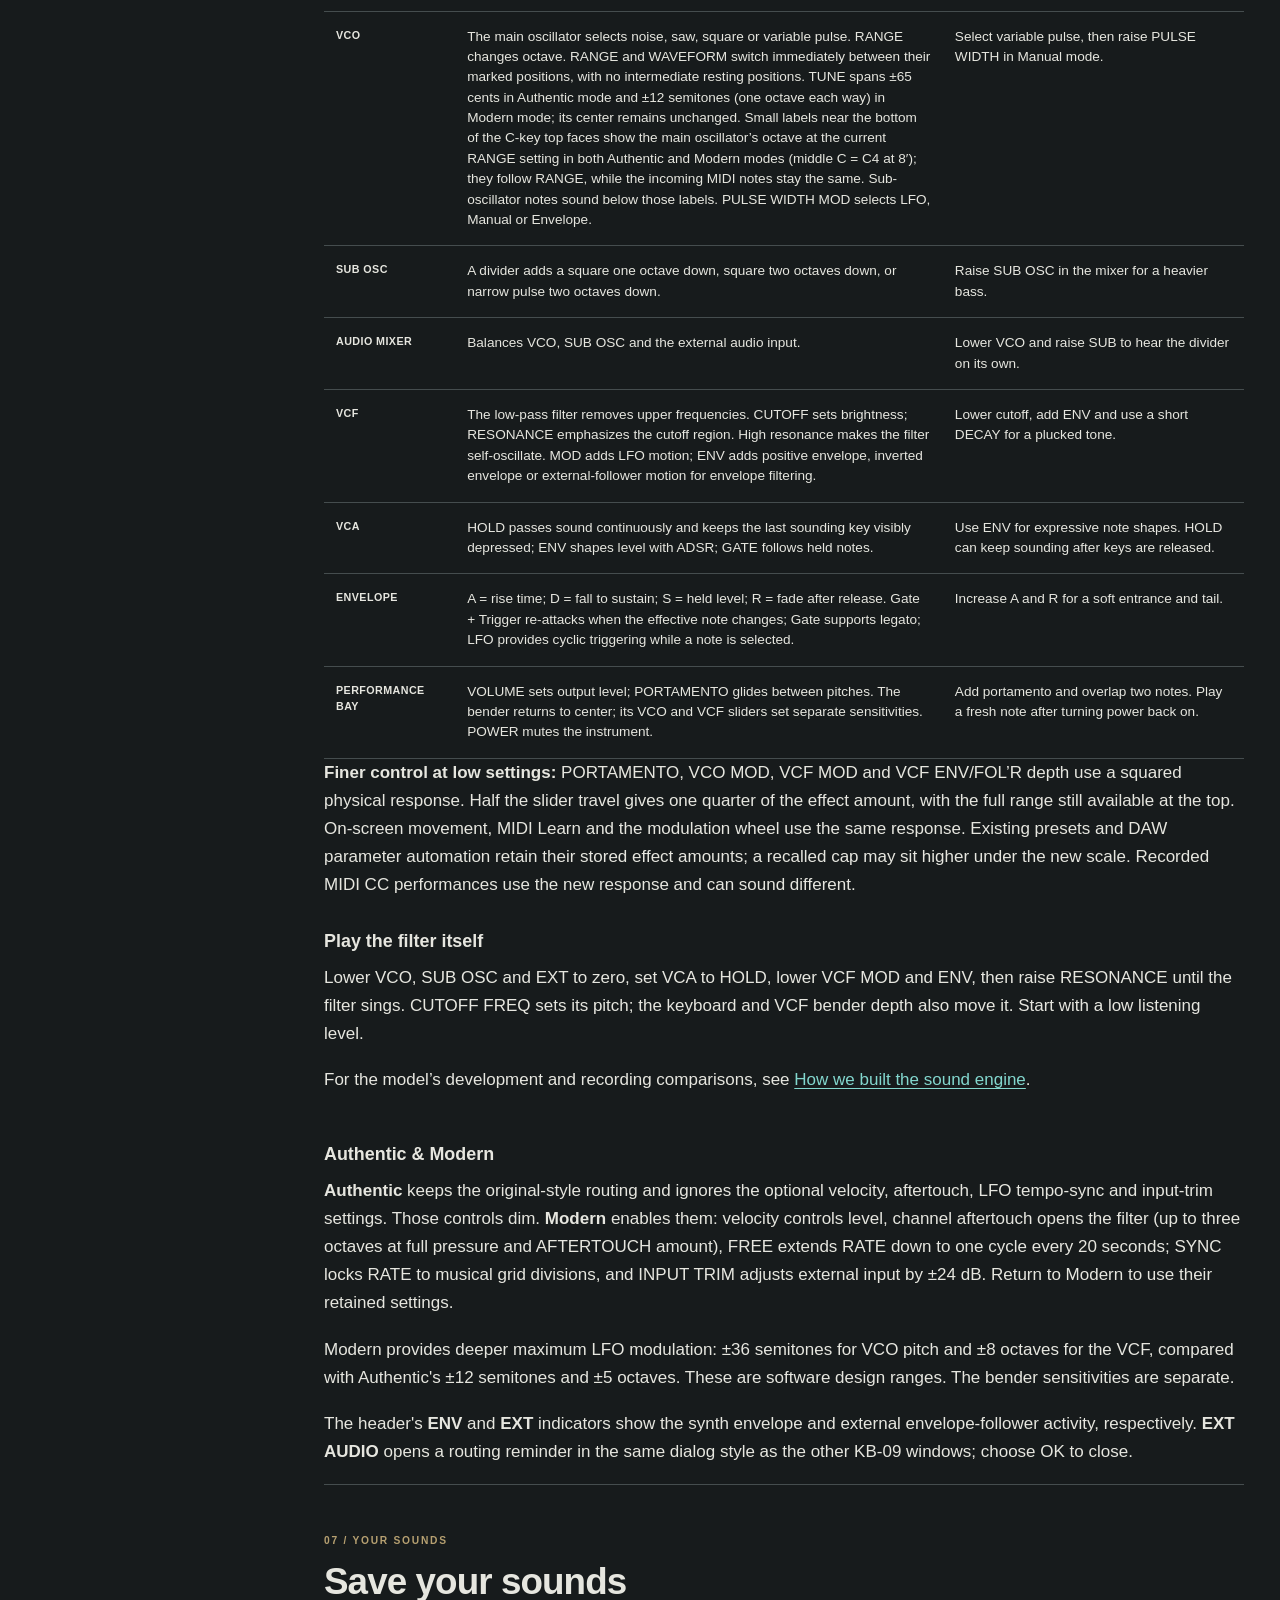
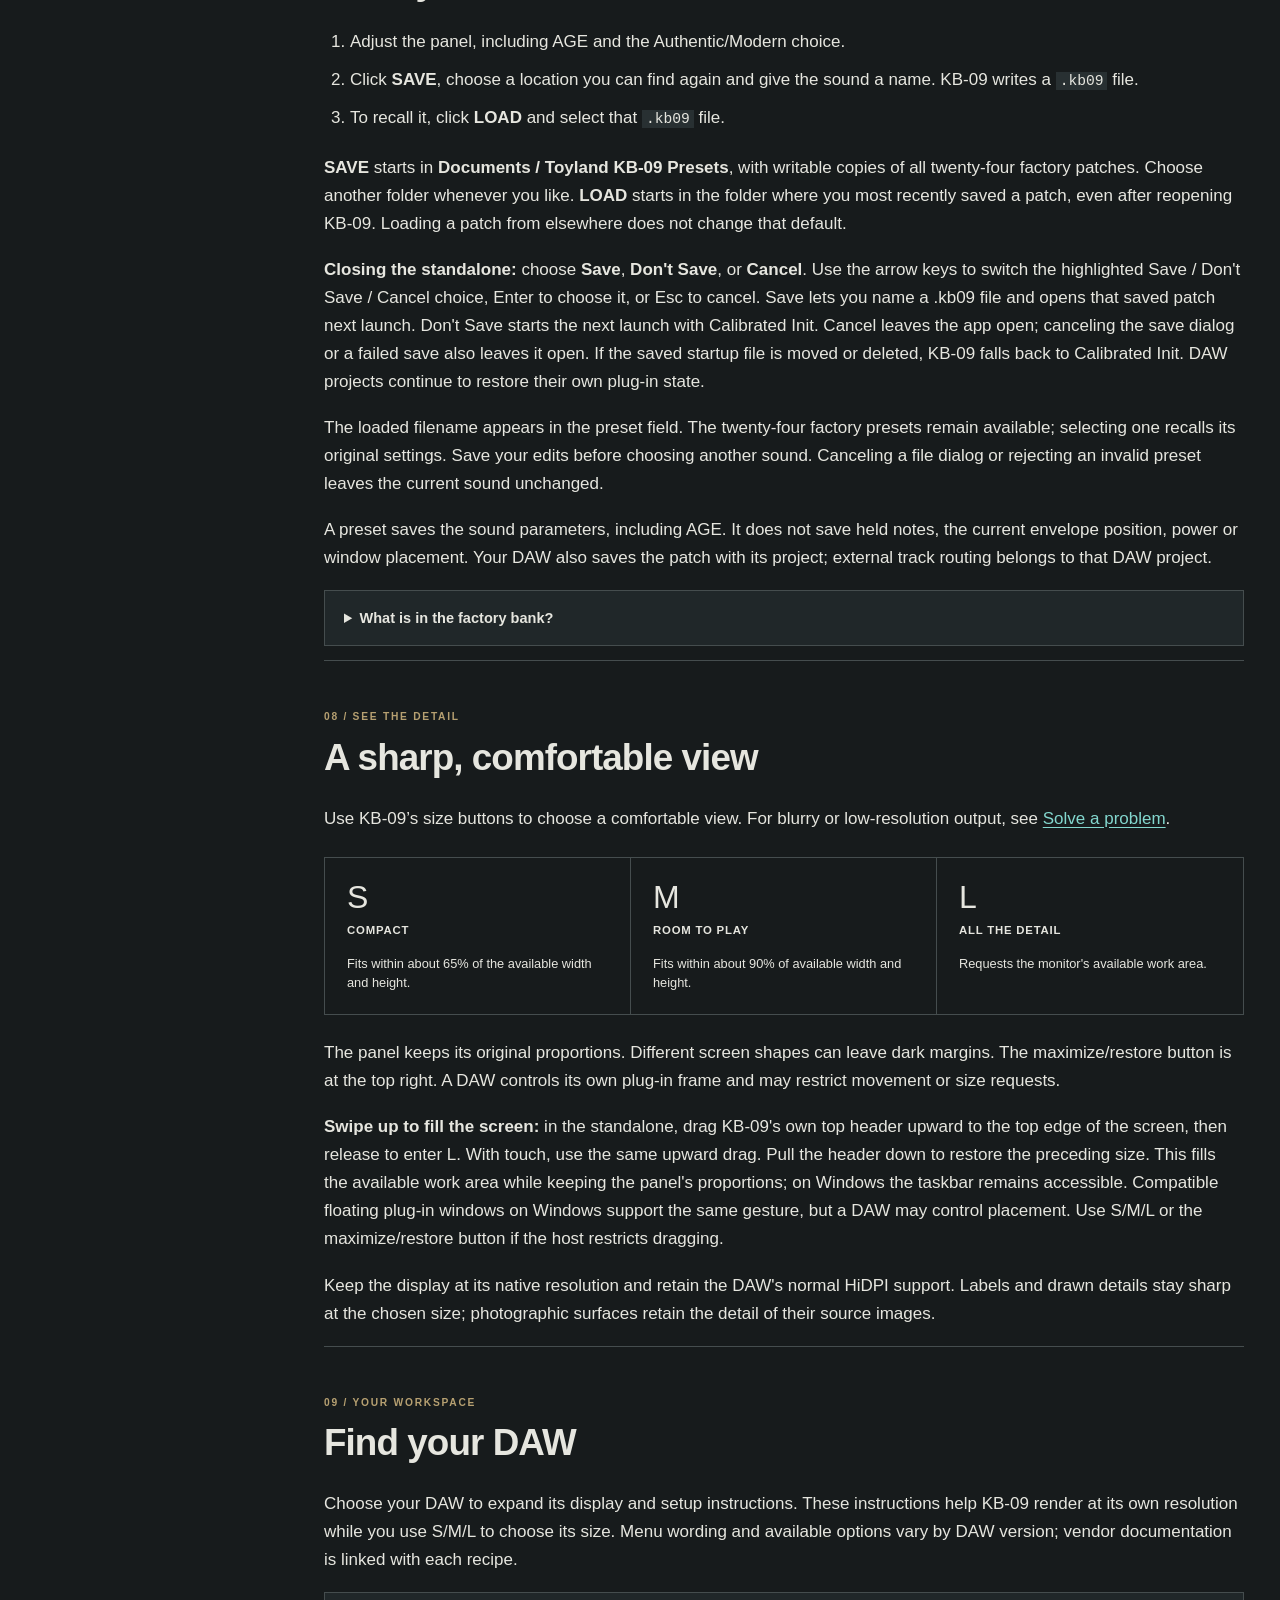
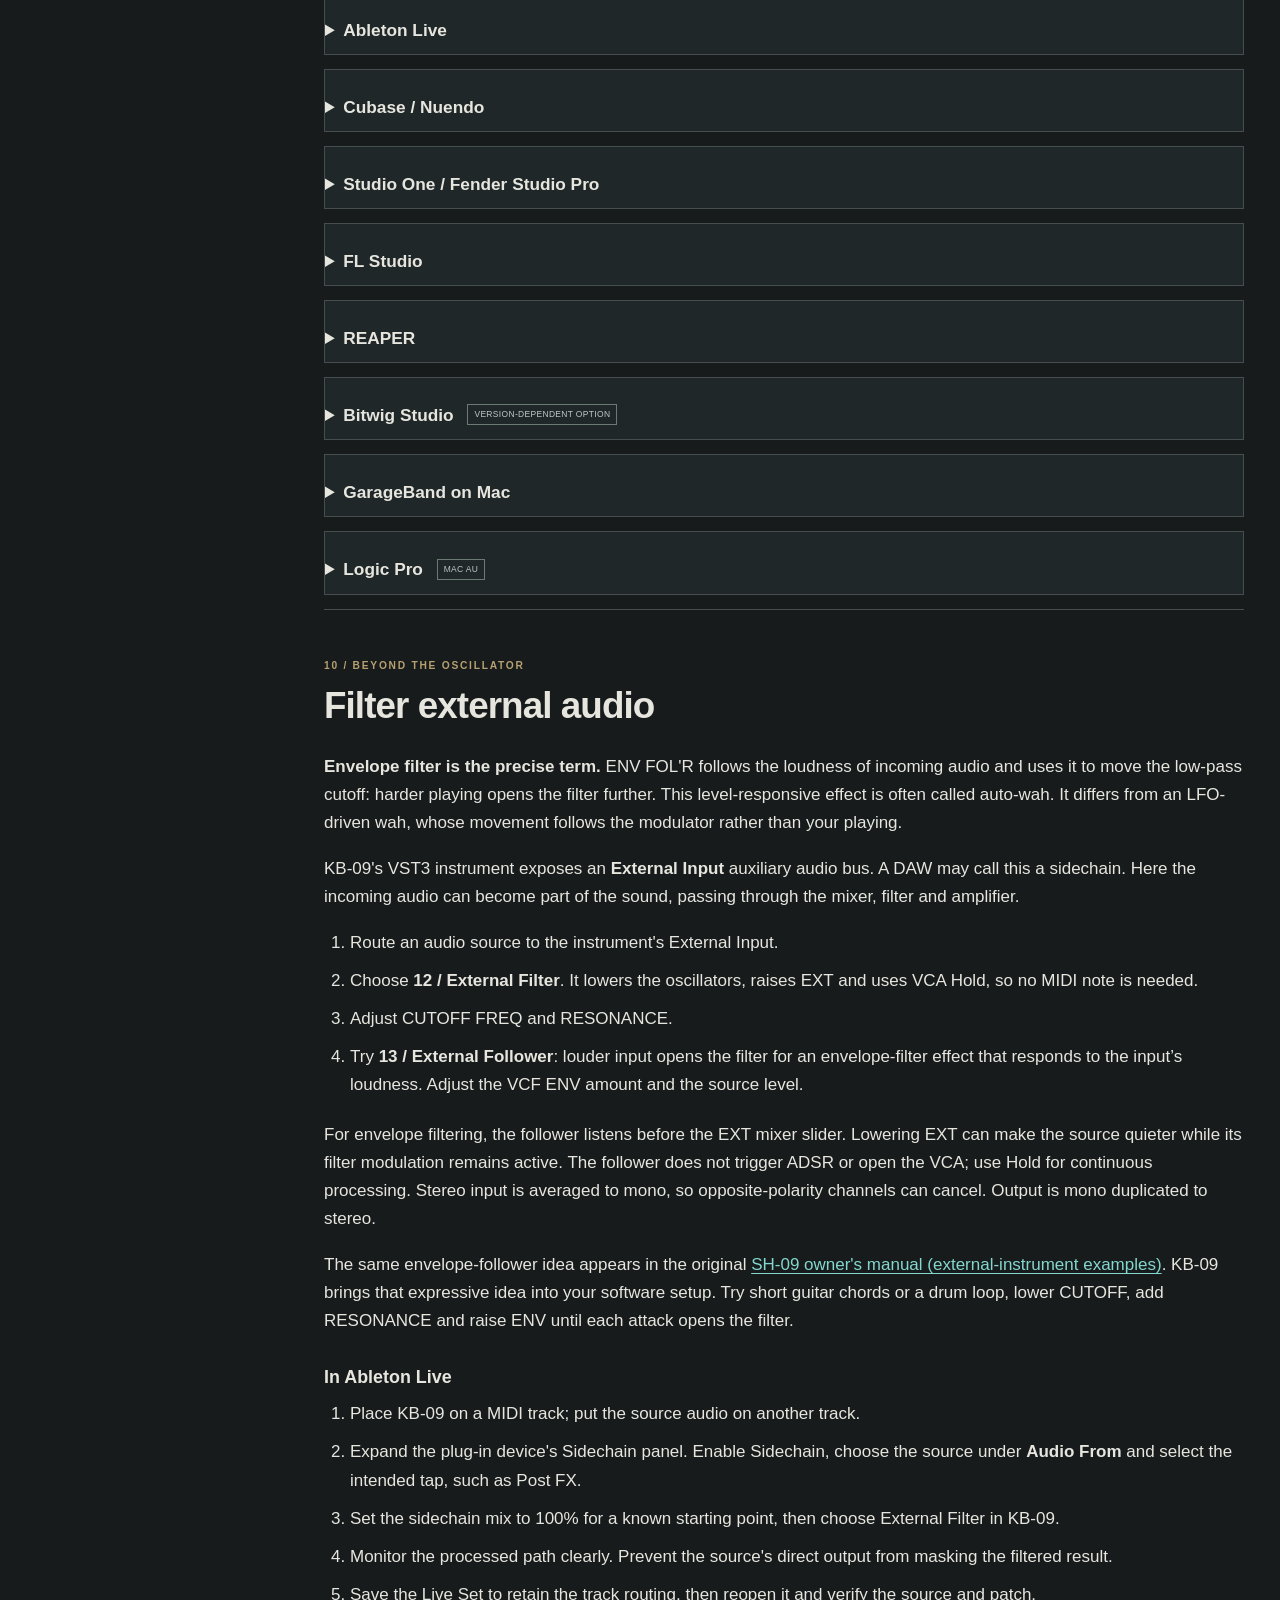
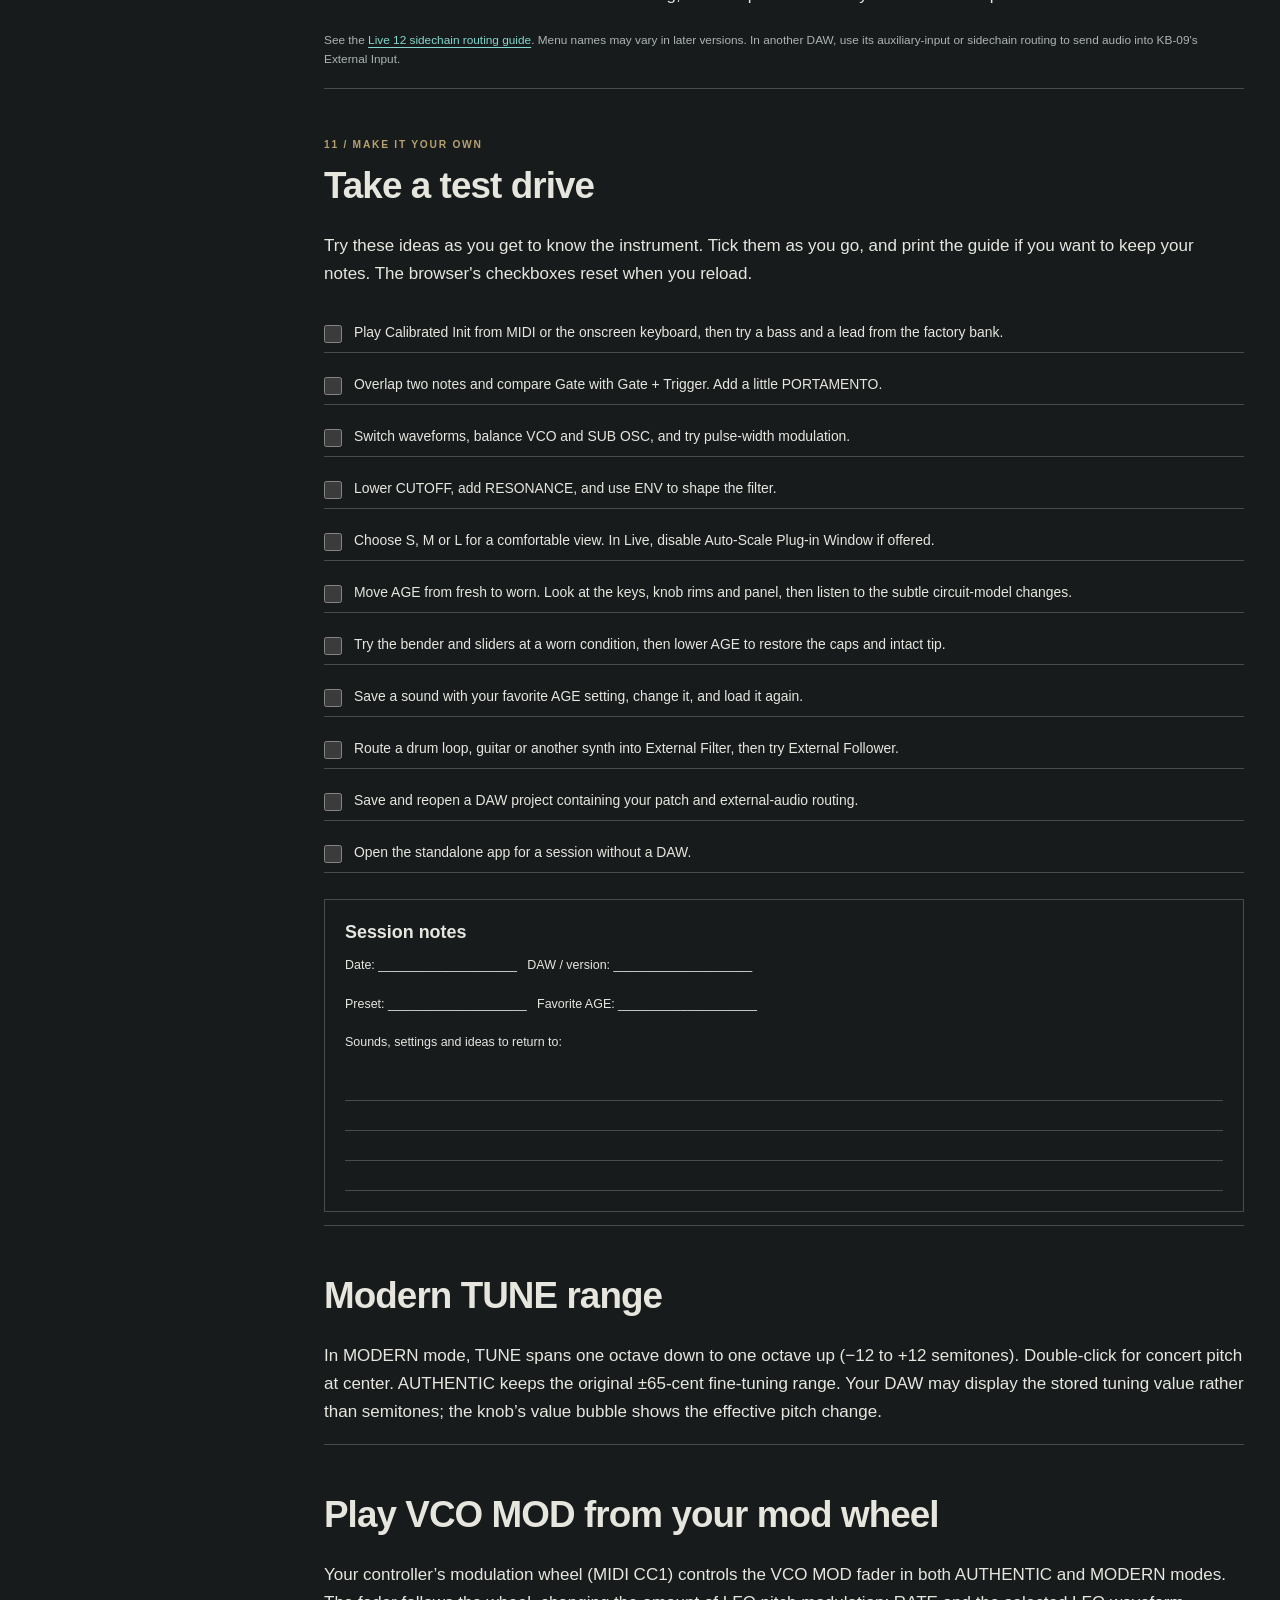
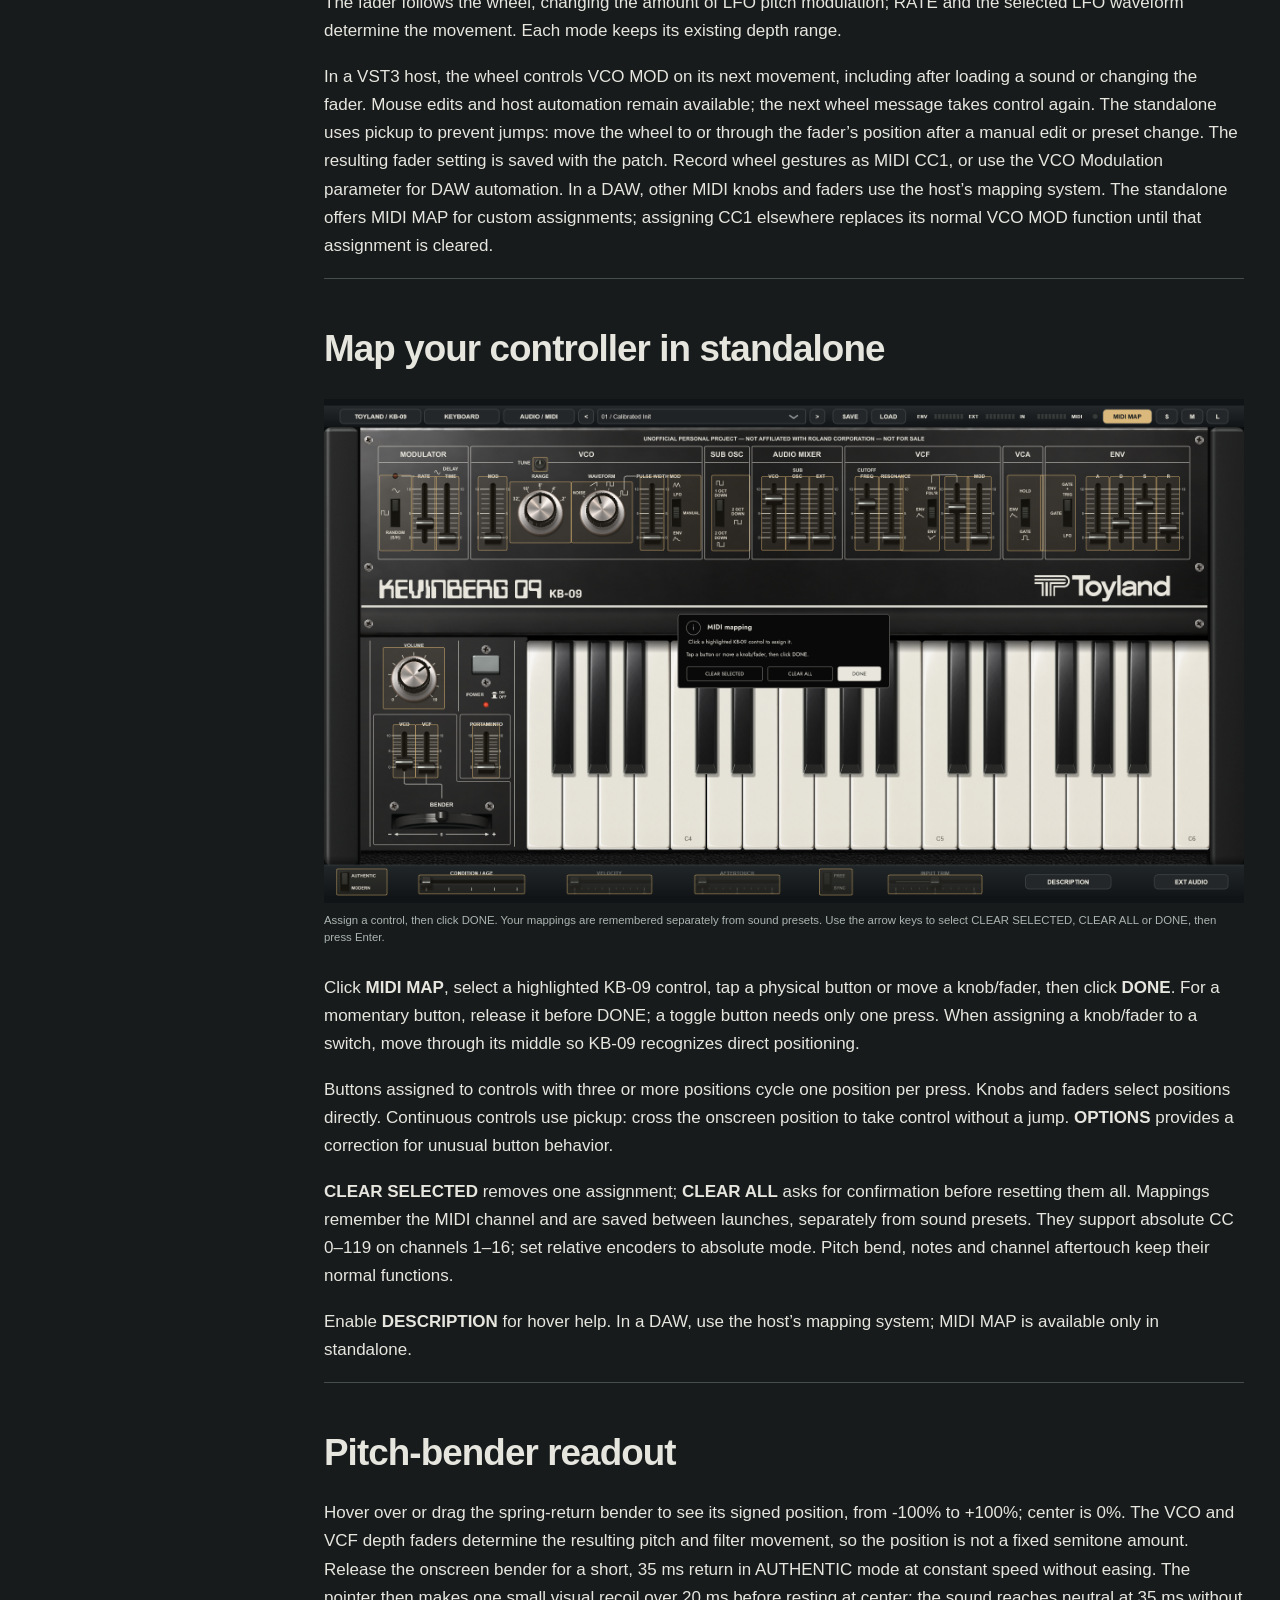
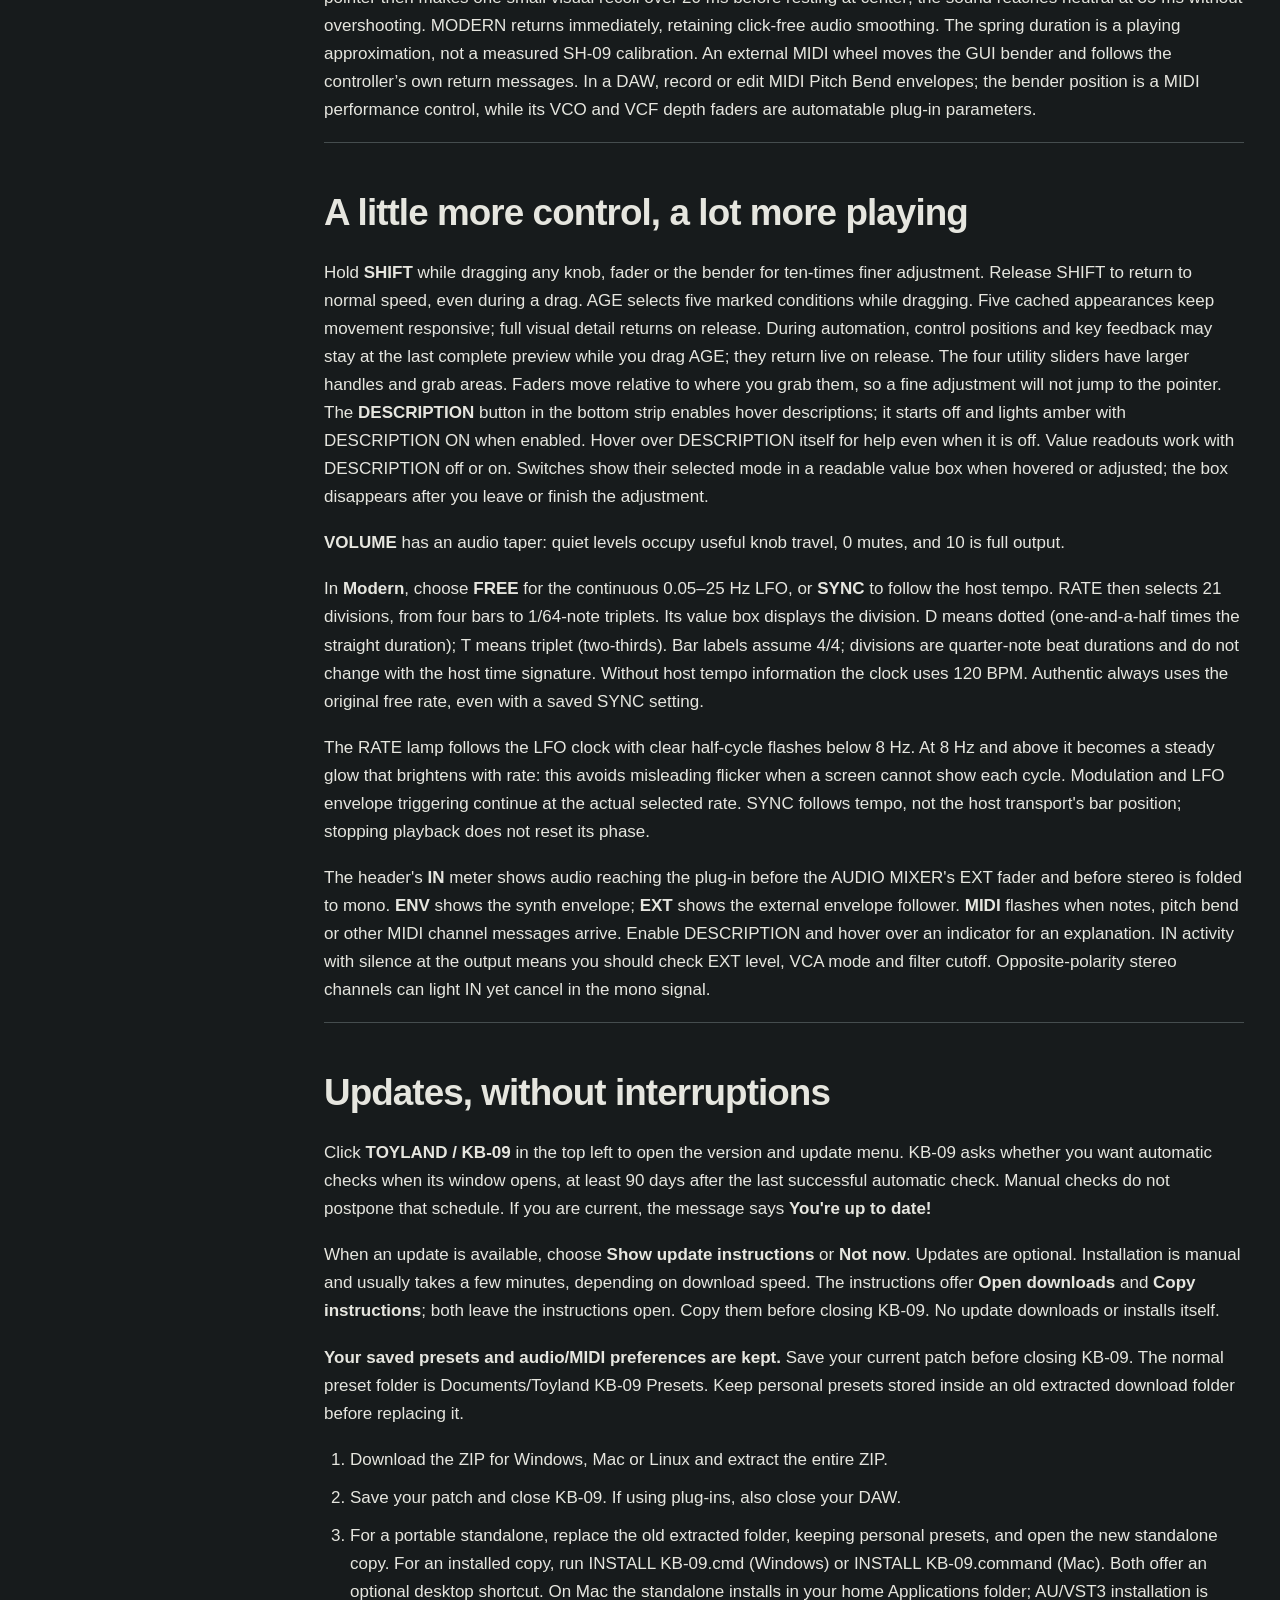
==== commit 28314180: "Prepare 1.9.0 MIDI receive channels and GitHub distribution with scoped license [skip ci]" ====
--- a/docs/manual/index.html
+++ b/docs/manual/index.html
@@ -15,7 +15,7 @@
     <a class="brand" href="#top" aria-label="Toyland KB-09 home">
       <svg viewBox="85 308 722 158" role="img" aria-labelledby="toyland-title"><title id="toyland-title">Toyland</title><image href="assets/marks.png" width="2172" height="724" /></svg>
     </a>
-    <span class="edition">User Manual · Version 1.8.3 · October 18, 2026</span>
+    <span class="edition">User Manual · Version 1.9.0 · October 18, 2026</span>
     <button class="print-button" type="button" onclick="window.print()">Print / Save PDF</button>
   </div>
 </header>
@@ -47,7 +47,7 @@
   <div class="quick-links"><a href="#start">Play your first sound <span aria-hidden="true">↗</span></a><a href="#age">Explore AGE <span aria-hidden="true">↗</span></a><a href="#daws">Choose your DAW <span aria-hidden="true">↗</span></a></div>
   <p class="project-mark">UNOFFICIAL PERSONAL PROJECT — NOT AFFILIATED WITH ROLAND CORPORATION — NOT FOR SALE</p>
 </section>
-<aside class="notice"><strong>KB-09 1.8.3.</strong> Windows and Mac downloads include standalone and DAW versions. A separate Linux x86-64 download is standalone only; see <a href="#install">Which file do I need?</a>.</aside>
+<aside class="notice"><strong>KB-09 1.9.0.</strong> Windows and Mac downloads include standalone and DAW versions. A separate Linux x86-64 download is standalone only; see <a href="#install">Which file do I need?</a>.</aside>
 
 <section id="features">
   <p class="section-number">01 / DISCOVER KB-09</p><h2>Discover KB-09</h2>
@@ -84,16 +84,17 @@
   <p>The schematic supplied the structure; testing and recordings exposed where our first approximation needed refinement. The result aims to follow the hardware’s behavior more closely without claiming that the software is a literal simulation of every component. KB-09’s optional velocity, aftertouch and tempo-sync controls, along with its creative AGE model, are additions to that foundation.</p>
 </section>
 
-<section id="install">
+<section id="install"><p><strong>Official downloads:</strong> open <a href="https://github.com/kevinberg84/toyland-kb09/releases/latest">KB-09 Releases on GitHub</a>, expand <strong>Assets</strong> if needed, and choose the ZIP named for your operating system. The automatically generated <strong>Source code</strong> archives are for building the project, not installing it. No GitHub account is needed to download the public release. The extracted synth and manual work offline.</p>
   <p class="section-number">03 / SETUP</p><h2>Install &amp; open</h2>
   <p id="system-requirements">Choose your operating system for requirements, installation and first-play instructions.</p>
   <p id="standalone"><strong>No DAW is required.</strong> Each download includes a standalone app. The synth and manual work offline; internet access is only needed for downloads, update checks, bug reports and external links.</p>
+  <p><strong>Standalone MIDI receive channel:</strong> in AUDIO / MIDI, enable your controller under Active MIDI inputs, then choose All channels (the default) or 1–16 under MIDI receive channel. This applies to every enabled MIDI input and is remembered between launches. MIDI Learn follows the same choice. It does not change sound presets or DAW plug-in routing.</p>
   <details class="platform" id="install-windows"><summary>Windows</summary><div class="disclosure-body">
   <h3>Requirements</h3><p>64-bit Windows 10 or 11 on an Intel/AMD x64 processor; tested on Windows 11. The download includes a standalone EXE and VST3 for compatible 64-bit DAWs.</p>
   <h4>A comfortable starting point</h4><p>Windows 11; a four-core Intel Core i5-8250U or AMD Ryzen 5 2500U class processor or better; 8 GB RAM for standalone use, or 16 GB or more for DAW projects. Strong single-core performance matters more than a large core count for one instrument. On Windows, use your audio interface manufacturer’s native ASIO driver when available. In the standalone, choose ASIO as the audio device type in AUDIO / MIDI, then select your interface and output channels. Start with a 256- or 512-sample buffer and increase it if playback clicks or drops out; a smaller stable buffer reduces playing delay.</p><p>Allow at least 1 GB free for downloading, extracting and installing. An SSD and a 1920 × 1080 or larger display are recommended; smaller displays can use S. These are practical recommendations, not certified minimums. Your DAW’s requirements also apply.</p>
 <p><strong>Audio setup:</strong> begin at 44.1 or 48 kHz with a 256-sample buffer. Try 512 if audio crackles, or 128 if playing feels delayed and your computer has room to spare. Higher sample rates and multiple instances increase CPU load. KB-09 reports 128 samples of processing latency, which compatible DAWs compensate for during playback. Wired headphones or an audio interface are preferable to Bluetooth for responsive playing.</p>
   <h3>Extract and open</h3><ol><li>Right-click the downloaded ZIP, choose <strong>Extract All…</strong>, and open the extracted folder.</li><li>Double-click <strong>Toyland KB-09 Standalone.exe</strong> to play immediately without installing. Windows may hide the .exe extension; choose the Application with the keyboard icon.</li><li>For an installed copy and VST3, close your music software, run <strong>INSTALL KB-09.cmd</strong>, allow the permission request, and follow the prompts. The installer offers a desktop shortcut. Afterward, the Start menu’s <strong>Play KB-09</strong> shortcut opens the standalone.</li><li>Reopen your DAW and find <strong>Toyland KB-09</strong> under instruments. Rescan VST3 plug-ins if needed. The installer uses the standard VST3 location.</li></ol>
-  <p>For a portable desktop shortcut, right-click the EXE and choose <strong>Show more options &gt; Send to &gt; Desktop (create shortcut)</strong>. Keep the extracted folder in a permanent location.</p><aside class="notice" id="windows-warning"><strong>Windows protected your PC?</strong> This personal-project build is unsigned, so Microsoft Defender SmartScreen may show an unknown-publisher warning. If you received KB-09 from Kevin and trust this copy, click <strong>More info</strong>, then <strong>Run anyway</strong>. A separate permission prompt may ask you to choose Yes for installation. If Run anyway is unavailable, <a href="#feedback">contact Kevin</a> or your computer administrator. You do not need to disable Windows security. <a href="https://learn.microsoft.com/windows/security/operating-system-security/virus-and-threat-protection/microsoft-defender-smartscreen/">About Microsoft Defender SmartScreen</a>.</aside><h4>Standalone: play immediately</h4>
+  <p>For a portable desktop shortcut, right-click the EXE and choose <strong>Show more options &gt; Send to &gt; Desktop (create shortcut)</strong>. Keep the extracted folder in a permanent location.</p><aside class="notice" id="windows-warning"><strong>Windows protected your PC?</strong> This personal-project build is unsigned, so Microsoft Defender SmartScreen may show an unknown-publisher warning. If you downloaded KB-09 from the official GitHub Releases page and trust this copy, click <strong>More info</strong>, then <strong>Run anyway</strong>. A separate permission prompt may ask you to choose Yes for installation. If Run anyway is unavailable, <a href="#feedback">contact Kevin</a> or your computer administrator. You do not need to disable Windows security. <a href="https://learn.microsoft.com/windows/security/operating-system-security/virus-and-threat-protection/microsoft-defender-smartscreen/">About Microsoft Defender SmartScreen</a>.</aside><h4>Standalone: play immediately</h4>
 <ol><li>Connect your MIDI controller by USB, or connect its MIDI OUT to your audio interface’s MIDI IN.</li><li>Click <strong>AUDIO / MIDI</strong>. Select an audio output and enable your controller under <strong>Active MIDI inputs</strong>; scroll inside the settings if necessary. Close the settings and load <strong>01 / Calibrated Init</strong>.</li><li>Play your controller or click the onscreen keys. No DAW track needs arming. For the computer keyboard, enable <strong>KEYBOARD</strong> and play <strong>A W S E D F T G Y H U J K</strong> (C through the next C). <strong>Z / X</strong> shift octaves; keep the instrument focused. Typing in preset fields does not play notes.</li></ol>
 <p>KB-09 remembers enabled MIDI inputs and reconnects them when available. Change the selection in AUDIO / MIDI whenever needed. If the controller is missing, reconnect it. If it will not enable, close other apps using that MIDI port. Choose a shared audio device if another app occupies an exclusive driver.</p>
   <h4>Desktop shortcut — now or later</h4><p>The installer installs both the VST3 and standalone, then asks <strong>Create a desktop shortcut for the standalone? [Y/n]</strong>. Press Enter for Yes. If you skipped it, rerun INSTALL KB-09.cmd and choose Yes; presets and preferences are retained. For a portable copy, right-click the EXE and choose Show more options &gt; Send to &gt; Desktop (create shortcut). Keep its folder in place. Opening the standalone directly does not offer this prompt.</p></div></details>
@@ -101,7 +102,7 @@
   <h3>Requirements</h3><p>macOS 12 or later, Intel or Apple Silicon. The Mac download includes a universal standalone app, AU and VST3. Plug-ins require a compatible 64-bit host; Logic Pro and GarageBand use AU.</p>
   <h4>A comfortable starting point</h4><p>Apple M1 or newer is recommended. For Intel Macs, aim for a quad-core Core i5 class machine from around 2018 or newer that supports the required macOS. Allow 8 GB RAM for standalone use, or 16 GB or more for DAW projects. Audio uses Core Audio.</p><p>Allow at least 1 GB free for downloading, extracting and installing. An SSD and a 1920 × 1080 or larger display are recommended; smaller displays can use S. These are practical recommendations, not certified minimums. Your DAW’s requirements also apply.</p>
 <p><strong>Audio setup:</strong> begin at 44.1 or 48 kHz with a 256-sample buffer. Try 512 if audio crackles, or 128 if playing feels delayed and your computer has room to spare. Higher sample rates and multiple instances increase CPU load. KB-09 reports 128 samples of processing latency, which compatible DAWs compensate for during playback. Wired headphones or an audio interface are preferable to Bluetooth for responsive playing.</p>
-  <h3>Extract and open</h3><ol><li>Extract the Mac ZIP completely and double-click <strong>Toyland KB-09 Standalone.app</strong> to play without installing.</li><li>For an installed copy, quit your music software and run <strong>INSTALL KB-09.command</strong>. Press Return when prompted. The standalone installs in your home Applications folder, and the installer offers a desktop shortcut.</li><li>AU/VST3 installation is optional and installs plug-ins for all users. Enter your Mac login password when asked; typed characters remain hidden.</li><li>Reopen your music software and rescan plug-ins. Use AU in Logic Pro or GarageBand; other compatible hosts can use VST3.</li></ol><aside class="notice" id="mac-warning"><strong>macOS cannot verify the developer?</strong> The Mac release is ad-hoc signed, not Developer ID signed or notarized. macOS may warn that the developer cannot be verified or that Apple cannot check this software. If you received this copy from Kevin and want to allow it, first try opening the installer or loading KB-09, then open <strong>Apple menu &gt; System Settings &gt; Privacy &amp; Security</strong>. Look for the blocked item and choose <strong>Open Anyway</strong>, authenticate if asked, and confirm Open. Reopen your music software and try KB-09 again. The option may only appear after the blocked attempt, and plug-in handling varies by host and macOS version. If there is no option or the plug-in still fails, send Kevin the exact <a href="#feedback">message</a>. Do not disable Gatekeeper or override an alert saying malware was found or the software will damage your computer. <a href="https://support.apple.com/102445">Apple’s illustrated security instructions</a>. Apple AU validation passed on the build runner after system-wide installation. This does not establish compatibility with your particular host. Please <a href="#feedback">report</a> your Mac, macOS and host versions when testing.</aside><h4>Standalone: play immediately</h4>
+  <h3>Extract and open</h3><ol><li>Extract the Mac ZIP completely and double-click <strong>Toyland KB-09 Standalone.app</strong> to play without installing.</li><li>For an installed copy, quit your music software and run <strong>INSTALL KB-09.command</strong>. Press Return when prompted. The standalone installs in your home Applications folder, and the installer offers a desktop shortcut.</li><li>AU/VST3 installation is optional and installs plug-ins for all users. Enter your Mac login password when asked; typed characters remain hidden.</li><li>Reopen your music software and rescan plug-ins. Use AU in Logic Pro or GarageBand; other compatible hosts can use VST3.</li></ol><aside class="notice" id="mac-warning"><strong>macOS cannot verify the developer?</strong> The Mac release is ad-hoc signed, not Developer ID signed or notarized. macOS may warn that the developer cannot be verified or that Apple cannot check this software. If you downloaded this copy from the official GitHub Releases page and want to allow it, first try opening the installer or loading KB-09, then open <strong>Apple menu &gt; System Settings &gt; Privacy &amp; Security</strong>. Look for the blocked item and choose <strong>Open Anyway</strong>, authenticate if asked, and confirm Open. Reopen your music software and try KB-09 again. The option may only appear after the blocked attempt, and plug-in handling varies by host and macOS version. If there is no option or the plug-in still fails, send Kevin the exact <a href="#feedback">message</a>. Do not disable Gatekeeper or override an alert saying malware was found or the software will damage your computer. <a href="https://support.apple.com/102445">Apple’s illustrated security instructions</a>. Apple AU validation passed on the build runner after system-wide installation. This does not establish compatibility with your particular host. Please <a href="#feedback">report</a> your Mac, macOS and host versions when testing.</aside><h4>Standalone: play immediately</h4>
 <ol><li>Connect your MIDI controller by USB, or connect its MIDI OUT to your audio interface’s MIDI IN.</li><li>Click <strong>AUDIO / MIDI</strong>. Select an audio output and enable your controller under <strong>Active MIDI inputs</strong>; scroll inside the settings if necessary. Close the settings and load <strong>01 / Calibrated Init</strong>.</li><li>Play your controller or click the onscreen keys. No DAW track needs arming. For the computer keyboard, enable <strong>KEYBOARD</strong> and play <strong>A W S E D F T G Y H U J K</strong> (C through the next C). <strong>Z / X</strong> shift octaves; keep the instrument focused. Typing in preset fields does not play notes.</li></ol>
 <p>KB-09 remembers enabled MIDI inputs and reconnects them when available. Change the selection in AUDIO / MIDI whenever needed. If the controller is missing, reconnect it. If it will not enable, close other apps using that MIDI port. Choose a shared audio device if another app occupies an exclusive driver.</p>
   <h4>Desktop shortcut — now or later</h4><p>INSTALL KB-09.command installs the standalone and offers <strong>Create a desktop shortcut for the standalone? [Y/n]</strong> before asking about AU/VST3. Press Return for Yes. If you skipped it, rerun the installer and choose Yes; decline AU/VST3 if you only want the standalone shortcut. Presets and preferences are retained. Opening the portable standalone directly does not offer this prompt.</p></div></details>
@@ -116,7 +117,7 @@
   <p><strong>Missing shared library:</strong> on Arch, perform a normal full system update and install missing runtime dependencies. The runtime package list is <code>alsa-lib freetype2 fontconfig curl libx11 libxext libxinerama libxrandr libxcursor libxrender libxi libxcomposite</code>. For example: <code>sudo pacman -Syu --needed alsa-lib freetype2 fontconfig curl libx11 libxext libxinerama libxrandr libxcursor libxrender libxi libxcomposite</code>. Do not replace system libraries with downloaded individual files. A <code>GLIBC_2.35 not found</code> error means the system is older than this binary supports; use a supported, fully updated distribution.</p>
   <p><strong>No window on Wayland:</strong> KB-09 needs XWayland for its X11 interface. Confirm <code>xorg-xwayland</code> is installed and your desktop permits X11 applications. A remote/headless session without an X display cannot show the standalone window. <a href="https://archlinux.org/packages/extra/x86_64/xorg-xwayland/">Arch XWayland package</a>.</p>
   <p><strong>No audio or device busy:</strong> choose the intended output in AUDIO / MIDI. On a desktop already using PipeWire, <code>pipewire-alsa</code> provides ALSA routing through it; select the default device if the hardware device is occupied by another audio server. Choose JACK in AUDIO / MIDI when a JACK-compatible server and client libraries are installed. PipeWire users can use its JACK compatibility layer (pipewire-jack). ALSA remains available. Windows retains ASIO, WASAPI and DirectSound; macOS uses CoreAudio. Begin at 48 kHz and 256 or 512 samples, and try the built-in output to isolate an interface problem. <a href="https://archlinux.org/packages/extra/x86_64/pipewire-alsa/">Arch PipeWire ALSA package</a>.</p>
-  <p><strong>MIDI is silent:</strong> enable the controller under Active MIDI inputs, and try KEYBOARD to distinguish MIDI setup from audio setup. If launch still fails, run the launcher in a terminal and send Kevin the exact <a href="#feedback">message</a>, distribution, desktop/session and audio device. Linux remains UNVERIFIED until real desktop playback and MIDI have been confirmed.</p>
+  <p><strong>MIDI is silent:</strong> enable the controller under Active MIDI inputs, check MIDI receive channel, and try KEYBOARD to distinguish MIDI setup from audio setup. If launch still fails, run the launcher in a terminal and send Kevin the exact <a href="#feedback">message</a>, distribution, desktop/session and audio device. Linux remains UNVERIFIED until real desktop playback and MIDI have been confirmed.</p>
   </details></aside><h4>Standalone: play immediately</h4>
 <ol><li>Connect your MIDI controller by USB, or connect its MIDI OUT to your audio interface’s MIDI IN.</li><li>Click <strong>AUDIO / MIDI</strong>. Select an audio output and enable your controller under <strong>Active MIDI inputs</strong>; scroll inside the settings if necessary. Close the settings and load <strong>01 / Calibrated Init</strong>.</li><li>Play your controller or click the onscreen keys. No DAW track needs arming. For the computer keyboard, enable <strong>KEYBOARD</strong> and play <strong>A W S E D F T G Y H U J K</strong> (C through the next C). <strong>Z / X</strong> shift octaves; keep the instrument focused. Typing in preset fields does not play notes.</li></ol>
 <p>KB-09 remembers enabled MIDI inputs and reconnects them when available. Change the selection in AUDIO / MIDI whenever needed. If the controller is missing, reconnect it. If it will not enable, close other apps using that MIDI port. Choose a shared audio device if another app occupies an exclusive driver.</p>
@@ -270,7 +271,7 @@
 <p>The RATE lamp follows the LFO clock with clear half-cycle flashes below 8 Hz. At 8 Hz and above it becomes a steady glow that brightens with rate: this avoids misleading flicker when a screen cannot show each cycle. Modulation and LFO envelope triggering continue at the actual selected rate. SYNC follows tempo, not the host transport's bar position; stopping playback does not reset its phase.</p>
 <p>The header's <strong>IN</strong> meter shows audio reaching the plug-in before the AUDIO MIXER's EXT fader and before stereo is folded to mono. <strong>ENV</strong> shows the synth envelope; <strong>EXT</strong> shows the external envelope follower. <strong>MIDI</strong> flashes when notes, pitch bend or other MIDI channel messages arrive. Enable DESCRIPTION and hover over an indicator for an explanation. IN activity with silence at the output means you should check EXT level, VCA mode and filter cutoff. Opposite-polarity stereo channels can light IN yet cancel in the mono signal.</p>
 </section>
-<section id="updates"><h2>Updates, without interruptions</h2><p>Click <strong>TOYLAND / KB-09</strong> in the top left to open the version and update menu. KB-09 asks whether you want automatic checks when its window opens, at least 90 days after the last successful automatic check. Manual checks do not postpone that schedule. If you are current, the message says <strong>You're up to date!</strong></p><p>When an update is available, choose <strong>Show update instructions</strong> or <strong>Not now</strong>. Updates are optional. Installation is manual and usually takes a few minutes, depending on download speed. The instructions offer <strong>Open download folder</strong> and <strong>Copy instructions</strong>; both leave the instructions open. Copy them before closing KB-09. No update downloads or installs itself.</p><p><strong>Your saved presets and audio/MIDI preferences are kept.</strong> Save your current patch before closing KB-09. The normal preset folder is Documents/Toyland KB-09 Presets. Keep personal presets stored inside an old extracted download folder before replacing it.</p><ol><li>Download the ZIP for Windows, Mac or Linux and extract the entire ZIP.</li><li>Save your patch and close KB-09. If using plug-ins, also close your DAW.</li><li>For a portable standalone, replace the old extracted folder, keeping personal presets, and open the new standalone copy. For an installed copy, run INSTALL KB-09.cmd (Windows) or INSTALL KB-09.command (Mac). Both offer an optional desktop shortcut. On Mac the standalone installs in your home Applications folder; AU/VST3 installation is optional and requires your Mac login password.</li><li>Use the new copy or installed shortcut thereafter. Confirm the new version under TOYLAND / KB-09. Reopen your DAW and rescan plug-ins if necessary.</li></ol><p>Update-check preferences belong to your operating-system user account, apply across projects, and are not stored in presets. Failed automatic checks stay quiet. A failed manual check shows a retry message.</p></section>
+<section id="updates"><h2>Updates, without interruptions</h2><p>Click <strong>TOYLAND / KB-09</strong> in the top left to open the version and update menu. KB-09 asks whether you want automatic checks when its window opens, at least 90 days after the last successful automatic check. Manual checks do not postpone that schedule. If you are current, the message says <strong>You're up to date!</strong></p><p>When an update is available, choose <strong>Show update instructions</strong> or <strong>Not now</strong>. Updates are optional. Installation is manual and usually takes a few minutes, depending on download speed. The instructions offer <strong>Open downloads</strong> and <strong>Copy instructions</strong>; both leave the instructions open. Copy them before closing KB-09. No update downloads or installs itself.</p><p><strong>Your saved presets and audio/MIDI preferences are kept.</strong> Save your current patch before closing KB-09. The normal preset folder is Documents/Toyland KB-09 Presets. Keep personal presets stored inside an old extracted download folder before replacing it.</p><ol><li>Download the ZIP for Windows, Mac or Linux and extract the entire ZIP.</li><li>Save your patch and close KB-09. If using plug-ins, also close your DAW.</li><li>For a portable standalone, replace the old extracted folder, keeping personal presets, and open the new standalone copy. For an installed copy, run INSTALL KB-09.cmd (Windows) or INSTALL KB-09.command (Mac). Both offer an optional desktop shortcut. On Mac the standalone installs in your home Applications folder; AU/VST3 installation is optional and requires your Mac login password.</li><li>Use the new copy or installed shortcut thereafter. Confirm the new version under TOYLAND / KB-09. Reopen your DAW and rescan plug-ins if necessary.</li></ol><p>Update-check preferences belong to your operating-system user account, apply across projects, and are not stored in presets. Failed automatic checks stay quiet. A failed manual check shows a retry message.</p></section>
 <section id="troubleshooting">
   <p class="section-number">12 / QUICK FIXES</p><h2>Solve a problem</h2>
   <p>In the standalone app, <strong>Ctrl+W</strong> (Windows / Linux) or <strong>Cmd+W</strong> (Mac) closes the window through the same Save / Don’t Save / Cancel prompt as the close button.</p>
@@ -287,34 +288,11 @@
 
 <section id="feedback">
   <p class="section-number">13 / FEEDBACK</p><h2>Report a bug</h2>
-  <p>Use the <a href="#bug-report-form">bug-report form</a> to help Kevin track down a problem with KB-09 or this guide. Include the versions and exact steps that make it happen. For the standalone, enter <strong>Standalone</strong> under DAW / host.</p>
-  <p class="report-privacy">Only the answers you submit, your optional screenshot and any contact email are sent to the project owner. Leave out passwords and private session contents; crop or hide them in screenshots. No automatic diagnostics are collected. Filling in or saving this form works offline.</p>
-  <form id="bug-report-form" action="https://script.google.com/macros/s/AKfycbzUXYk82mWAw6mZ0FV98tDMAV-OZPXB88FRaJyVohhO_GdebQgs0L-R1IyZtDBfPBOnYg/exec" method="post" target="_blank" rel="noopener noreferrer" accept-charset="UTF-8">
-    <input type="hidden" name="schema" value="1"><input type="hidden" name="startedAt" value="">
-    <input type="hidden" name="shotName" value=""><input type="hidden" name="shotType" value=""><input type="hidden" name="shotData" value="">
-    <div class="report-trap" aria-hidden="true"><label>Leave this empty<input name="website" maxlength="80" tabindex="-1" autocomplete="off"></label></div>
-    <div class="report-grid">
-      <label>KB-09 version <span>(required)</span><input name="version" value="1.8.3" maxlength="40" required autocomplete="off"></label>
-      <label>Operating system and version <span>(required)</span><input name="os" placeholder="e.g. macOS 15.7 / Windows 11" maxlength="120" required autocomplete="off"></label>
-      <label>DAW / host and version <span>(required)</span><input name="host" placeholder="e.g. Standalone / Live 12.3" maxlength="160" required autocomplete="off"></label>
-      <label>Issue category <span>(required)</span><select name="category" required><option value="">Choose a category</option><option>Sound / MIDI</option><option>Interface / display</option><option>Installation / updates</option><option>Crash / performance</option><option>Manual / documentation</option><option>Other</option></select></label>
-    </div>
-    <label>Steps to reproduce <span>(required · up to 3,000 characters)</span><textarea name="steps" rows="5" maxlength="3000" placeholder="1. Open KB-09…&#10;2. …" required></textarea></label>
-    <label>Expected behavior <span>(required · up to 1,500 characters)</span><textarea name="expected" rows="3" maxlength="1500" required></textarea></label>
-    <label>Actual behavior / exact error <span>(required · up to 3,000 characters)</span><textarea name="actual" rows="5" maxlength="3000" required></textarea></label>
-    <label>Screenshot of the problem <span>(optional · PNG or JPEG, up to 2 MB)</span><input id="report-screenshot" type="file" accept="image/png,image/jpeg" aria-describedby="screenshot-help"></label>
-    <p id="screenshot-help">If the problem is visible, please attach a screenshot showing it. Hide private information first. With an attachment, Save report locally downloads an HTML copy containing both your answers and the screenshot; otherwise it saves a text file.</p>
-    <div class="report-actions"><button id="report-remove-screenshot" type="button">Remove screenshot</button></div>
-    <label>Contact email <span>(optional · only if you would like a reply)</span><input name="email" type="email" maxlength="254" autocomplete="email"></label>
-    <label class="report-consent"><input type="checkbox" name="consent" value="yes" required> I agree to send these answers, any attached screenshot and any contact email to the project owner.</label>
-    <p id="report-status" role="status" aria-live="polite">Online reporting is not connected yet. You can complete this bug-report form and save a copy locally.</p>
-    <div class="report-actions"><button id="report-send" type="submit" disabled>Submit report ↗</button><button id="report-save" type="button">Save report locally</button></div>
-    <noscript><p>Enable JavaScript to submit or download a report. You can still fill in these fields and use Print / Save PDF to keep a copy.</p></noscript>
-  </form>
-  <details id="report-copy-details"><summary>Copy or keep your completed report</summary><p>If a download or submission fails, copy this text and save it in a text editor. Use Save report locally again after editing answers to refresh it.</p><textarea id="report-copy" rows="12" readonly aria-label="Plain-text copy of your report"></textarea></details>
-  <p>Confirmation opens in a new tab. If it does not appear, or shows an error, return here and use <strong>Save report locally</strong>. The form stays filled in. A network error can occur after a report has arrived, so check for confirmation before retrying.</p>
-</section>
-<section id="about"><p class="section-number">PROJECT NOTES</p><h2>About this project</h2><p>KB-09 is an unofficial personal recreation of Kevin's Roland SH-09, using a circuit-informed digital model and artwork modeled after his own aged instrument. “Authentic” names the original-style routing mode; individual hardware instruments can differ. This project is not affiliated with Roland Corporation and is not for sale.</p><p>KB-09 is free for everyone, forever. Share it with your friends, make some music, and enjoy!</p><p>The instrument has one voice, no onboard effects and no sequencer. The standalone includes MIDI mapping; plug-in mapping uses your DAW’s controls. It reports 128 samples of processing latency. Hardware Gate/CV sockets, alternate tunings and per-note expressive protocols are not provided. Use your DAW for recording, effects and arrangement.</p><p>Open <strong>User Manual.html</strong> in the main download folder. Use its Print / Save PDF button whenever you want a printable copy. Vendor documentation links need an internet connection.</p></section>
+  <p>Found a problem with KB-09 or this manual? Search <a href="https://github.com/kevinberg84/toyland-kb09/issues" target="_blank" rel="noopener noreferrer">GitHub Issues</a> for an existing report, then <a href="https://github.com/kevinberg84/toyland-kb09/issues/new?template=bug_report.yml" target="_blank" rel="noopener noreferrer">open a bug report</a> if needed. Posting requires a free GitHub account and an internet connection.</p>
+  <p>Include your KB-09 version, operating system, DAW and version (or Standalone), audio driver and device, and the exact steps, expected result and actual result. For Linux display problems, include the distribution, desktop and X11/Wayland session. Attach a screenshot or a short example if it helps.</p>
+  <p><strong>Issues and attachments are public.</strong> Hide private information in screenshots and do not post passwords, license keys or private music sessions. Nothing is collected or sent automatically. If you are offline, save your notes and post them later.</p>
+</section>
+<section id="about"><p class="section-number">PROJECT NOTES</p><h2>About this project</h2><p>KB-09 is an unofficial personal recreation of Kevin's Roland SH-09, using a circuit-informed digital model and artwork modeled after his own aged instrument. “Authentic” names the original-style routing mode; individual hardware instruments can differ. This project is not affiliated with Roland Corporation and is not for sale.</p><p>KB-09 is free for everyone, forever. Share it with your friends, make some music, and enjoy! You may use it to make and sell music, modify it, and share copies for free. Selling KB-09 or modified versions, charging for access, or including it as a paid software component is not permitted under the project license. Third-party components retain their own licenses. See <strong>Support/Licenses/KB-09-LICENSE.md</strong> in your download for the full terms.</p><p>The instrument has one voice, no onboard effects and no sequencer. The standalone includes MIDI mapping; plug-in mapping uses your DAW’s controls. It reports 128 samples of processing latency. Hardware Gate/CV sockets, alternate tunings and per-note expressive protocols are not provided. Use your DAW for recording, effects and arrangement.</p><p>Open <strong>User Manual.html</strong> in the main download folder. Use its Print / Save PDF button whenever you want a printable copy. Vendor documentation links need an internet connection.</p></section>
 
 <div id="dedication" style="text-align:center;margin:3rem auto 2rem;font-size:.9rem;line-height:1.35">This project is dedicated to the memory of<br><strong style="font-size:1.5rem">Jaime Castillo</strong><br>(AKA Spliff Roland)<br>1982–2022</div>
 <footer class="guide-footer"><svg viewBox="85 308 722 158" aria-hidden="true"><image href="assets/marks.png" width="2172" height="724" /></svg><p>KEVINBERG 09 · KB-09<br>UNOFFICIAL PERSONAL PROJECT — NOT FOR SALE · October 2026</p><a href="#top">Back to top ↑</a></footer>
@@ -362,7 +340,7 @@
   });
 })();
 </script>
-<script src="bug-report.js"></script>
+
 </body>
 </html>
 
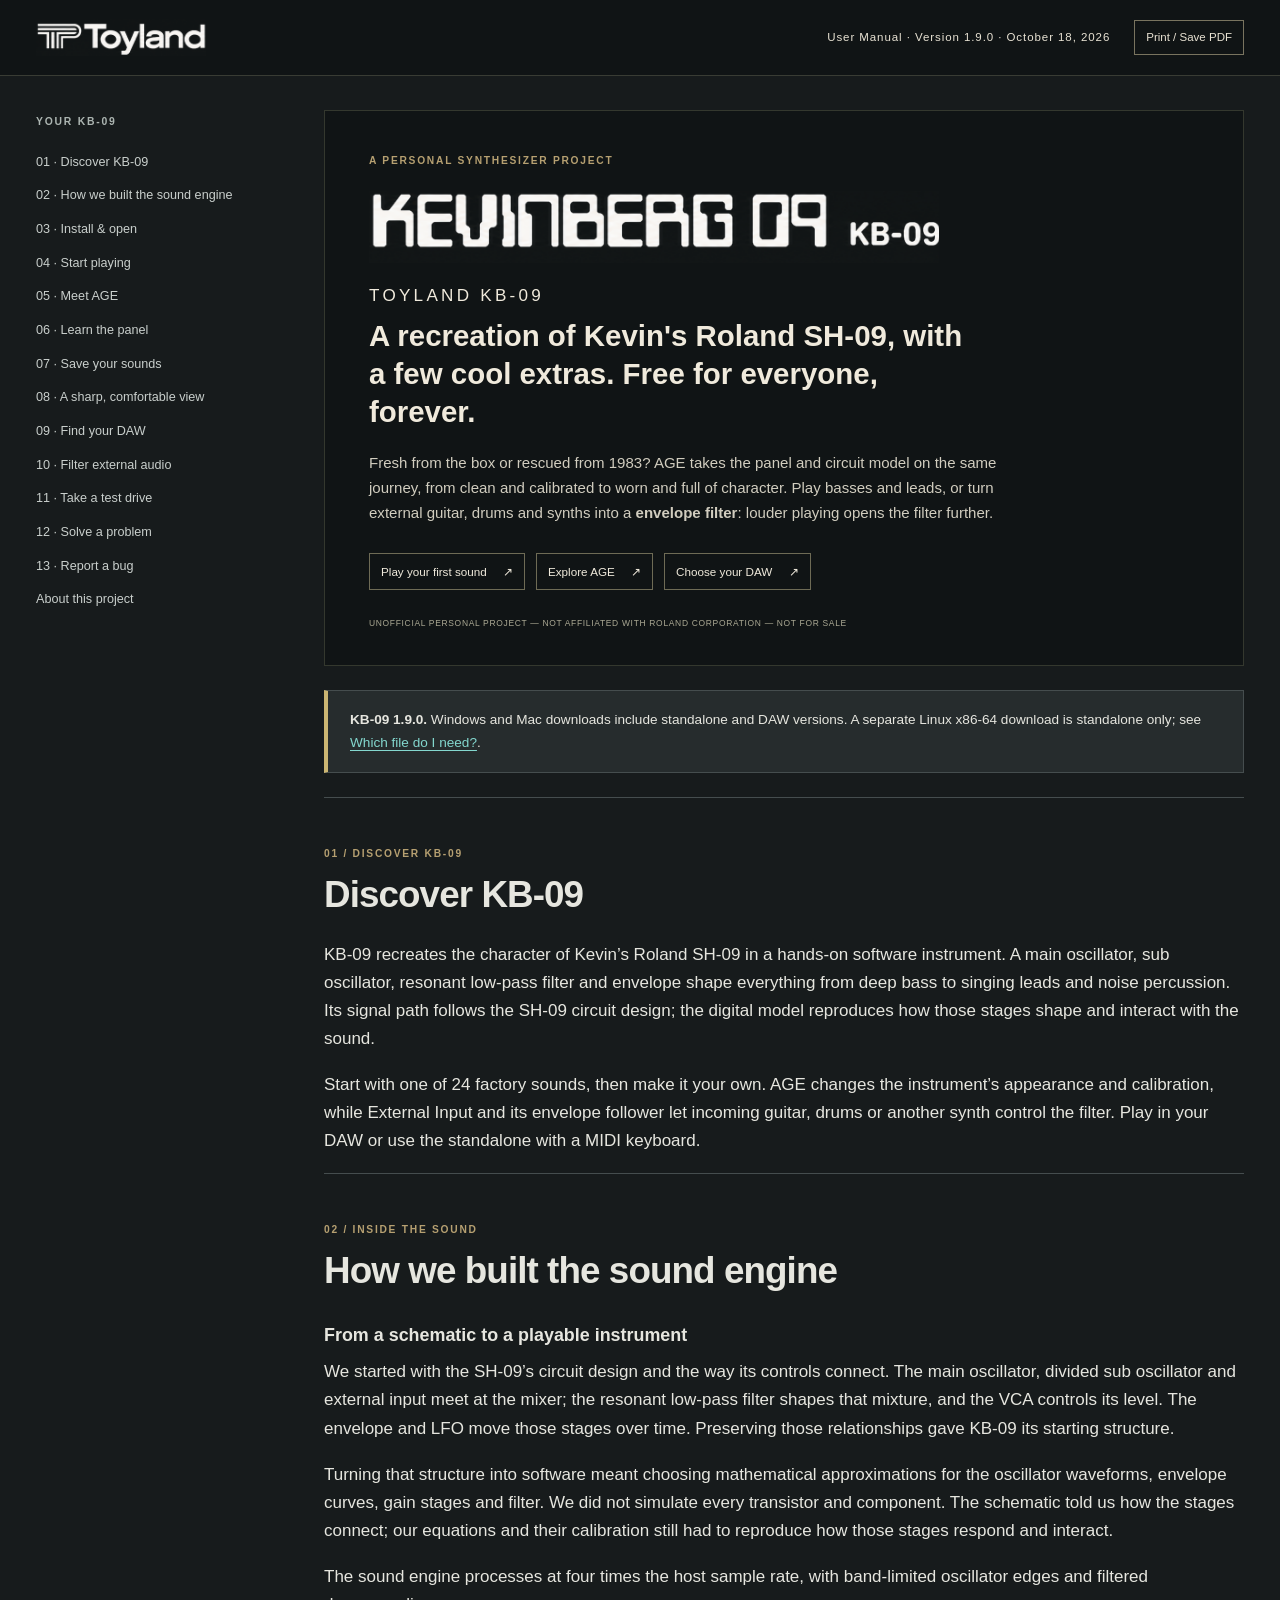
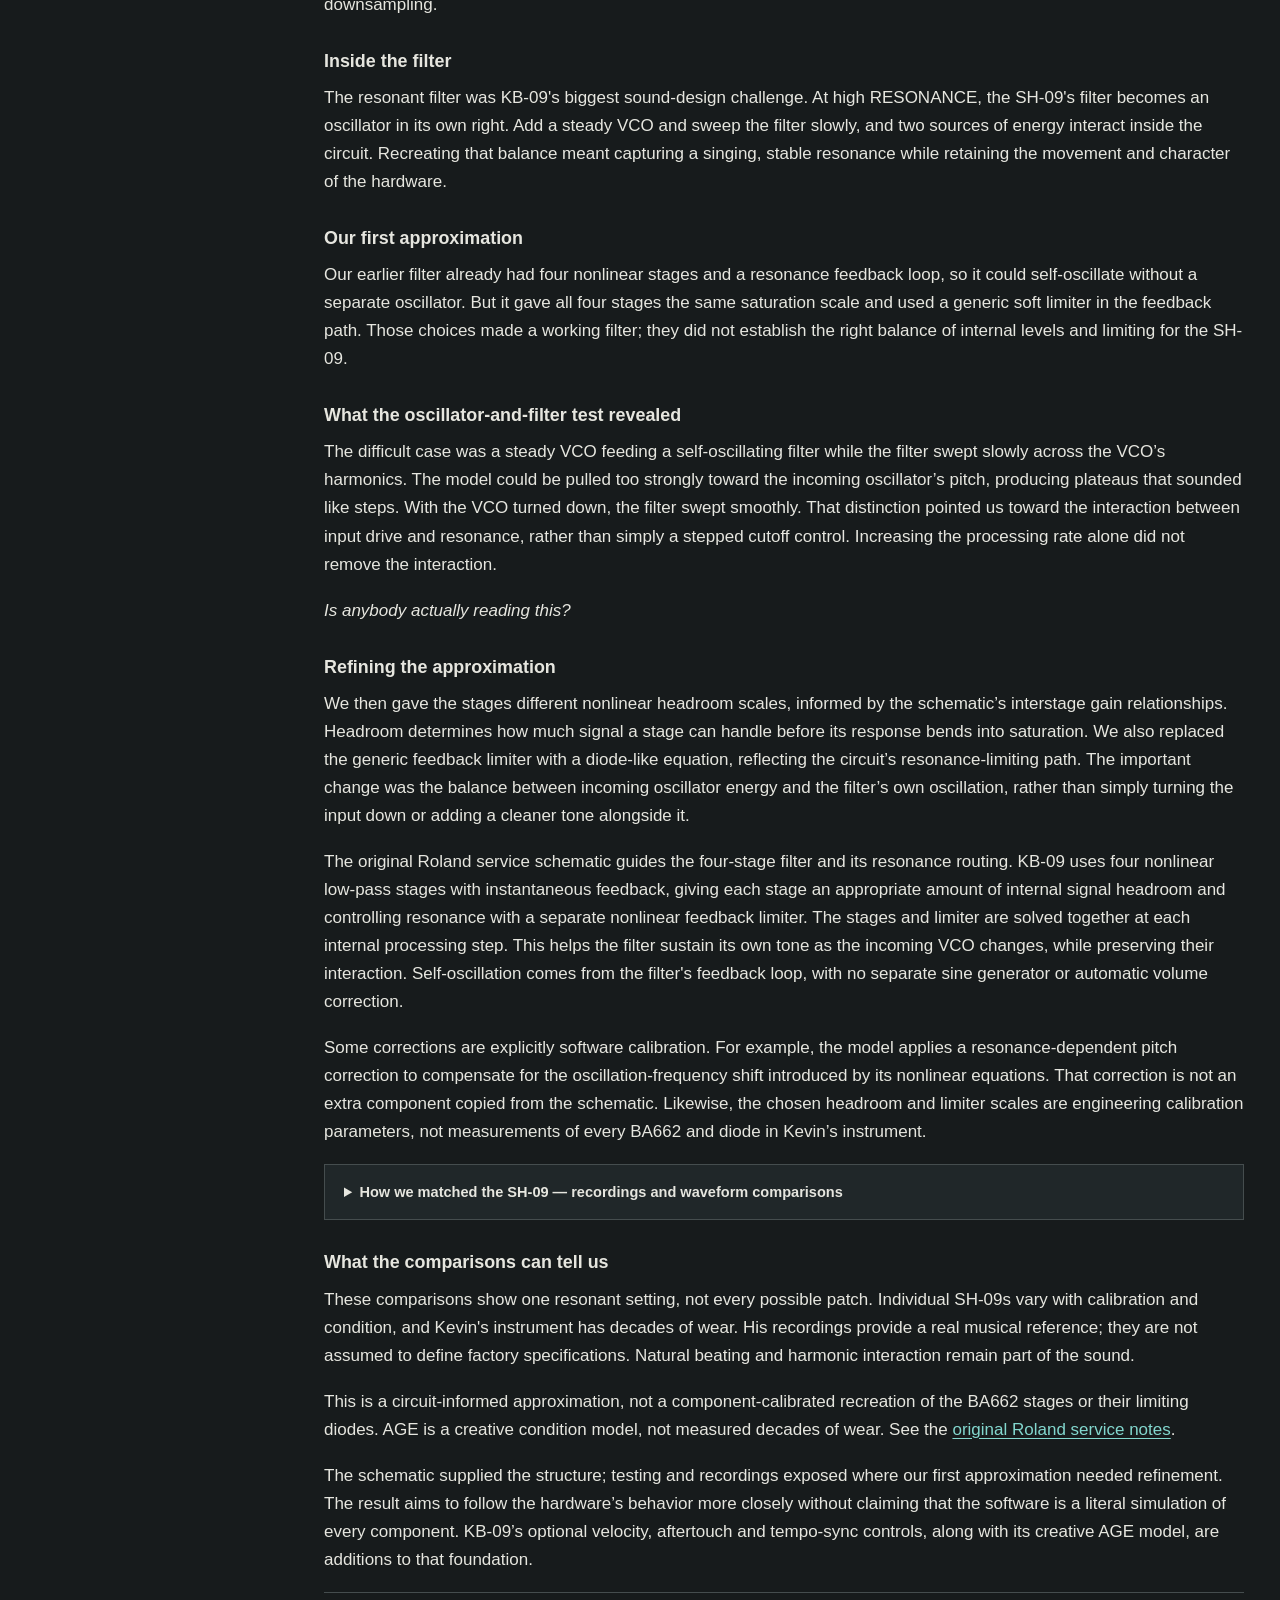
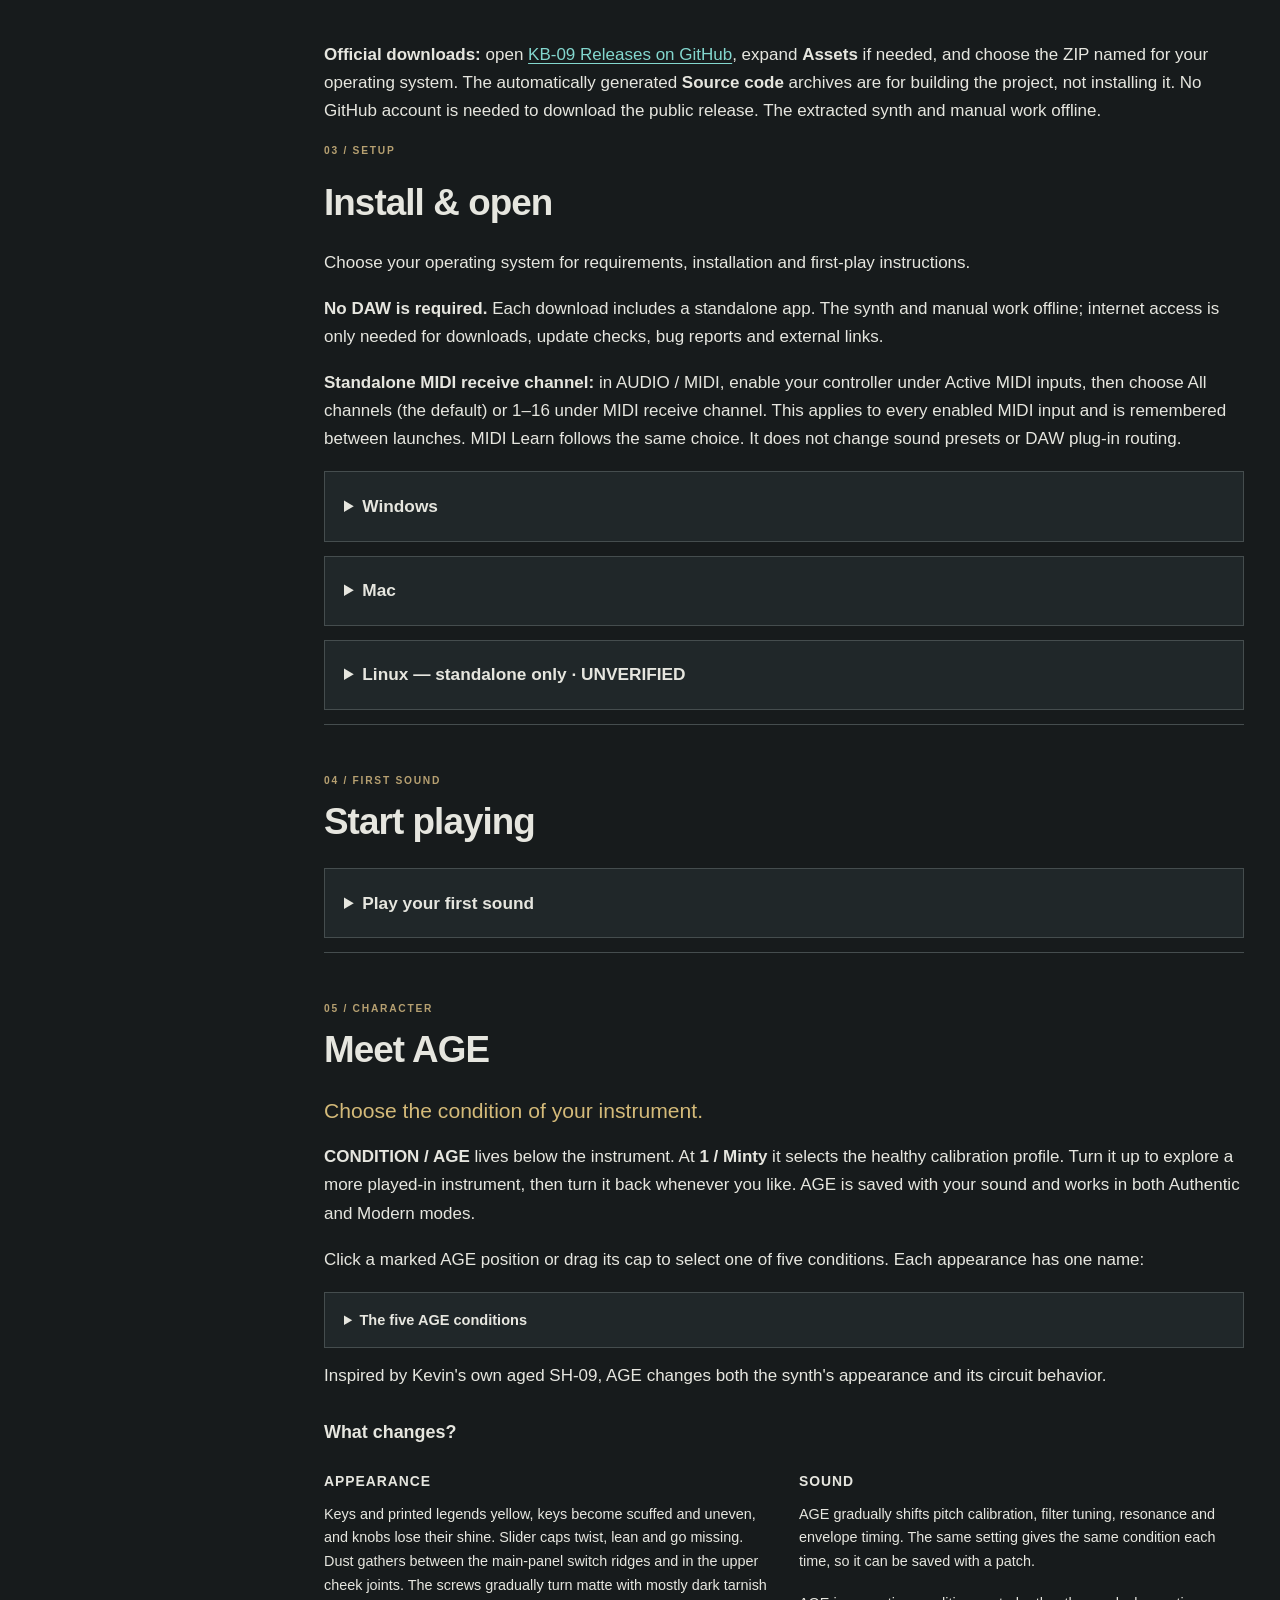
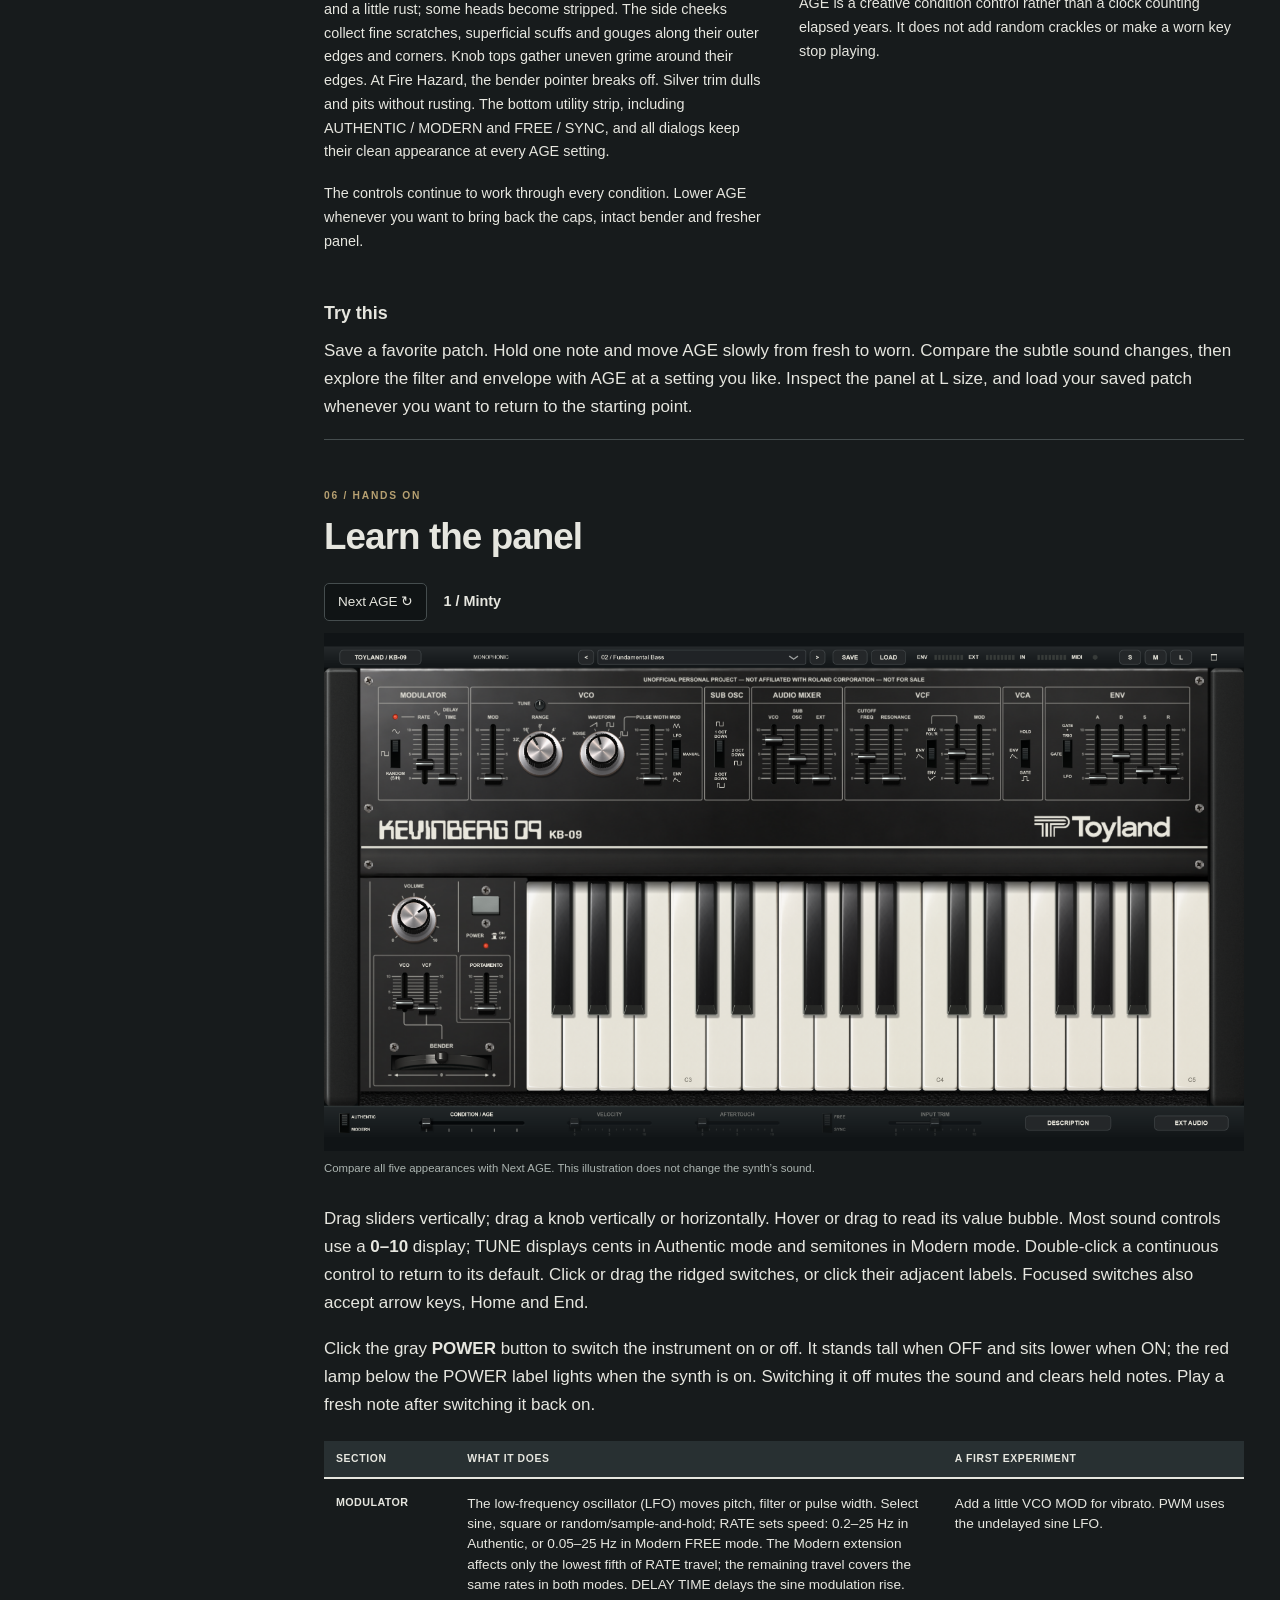
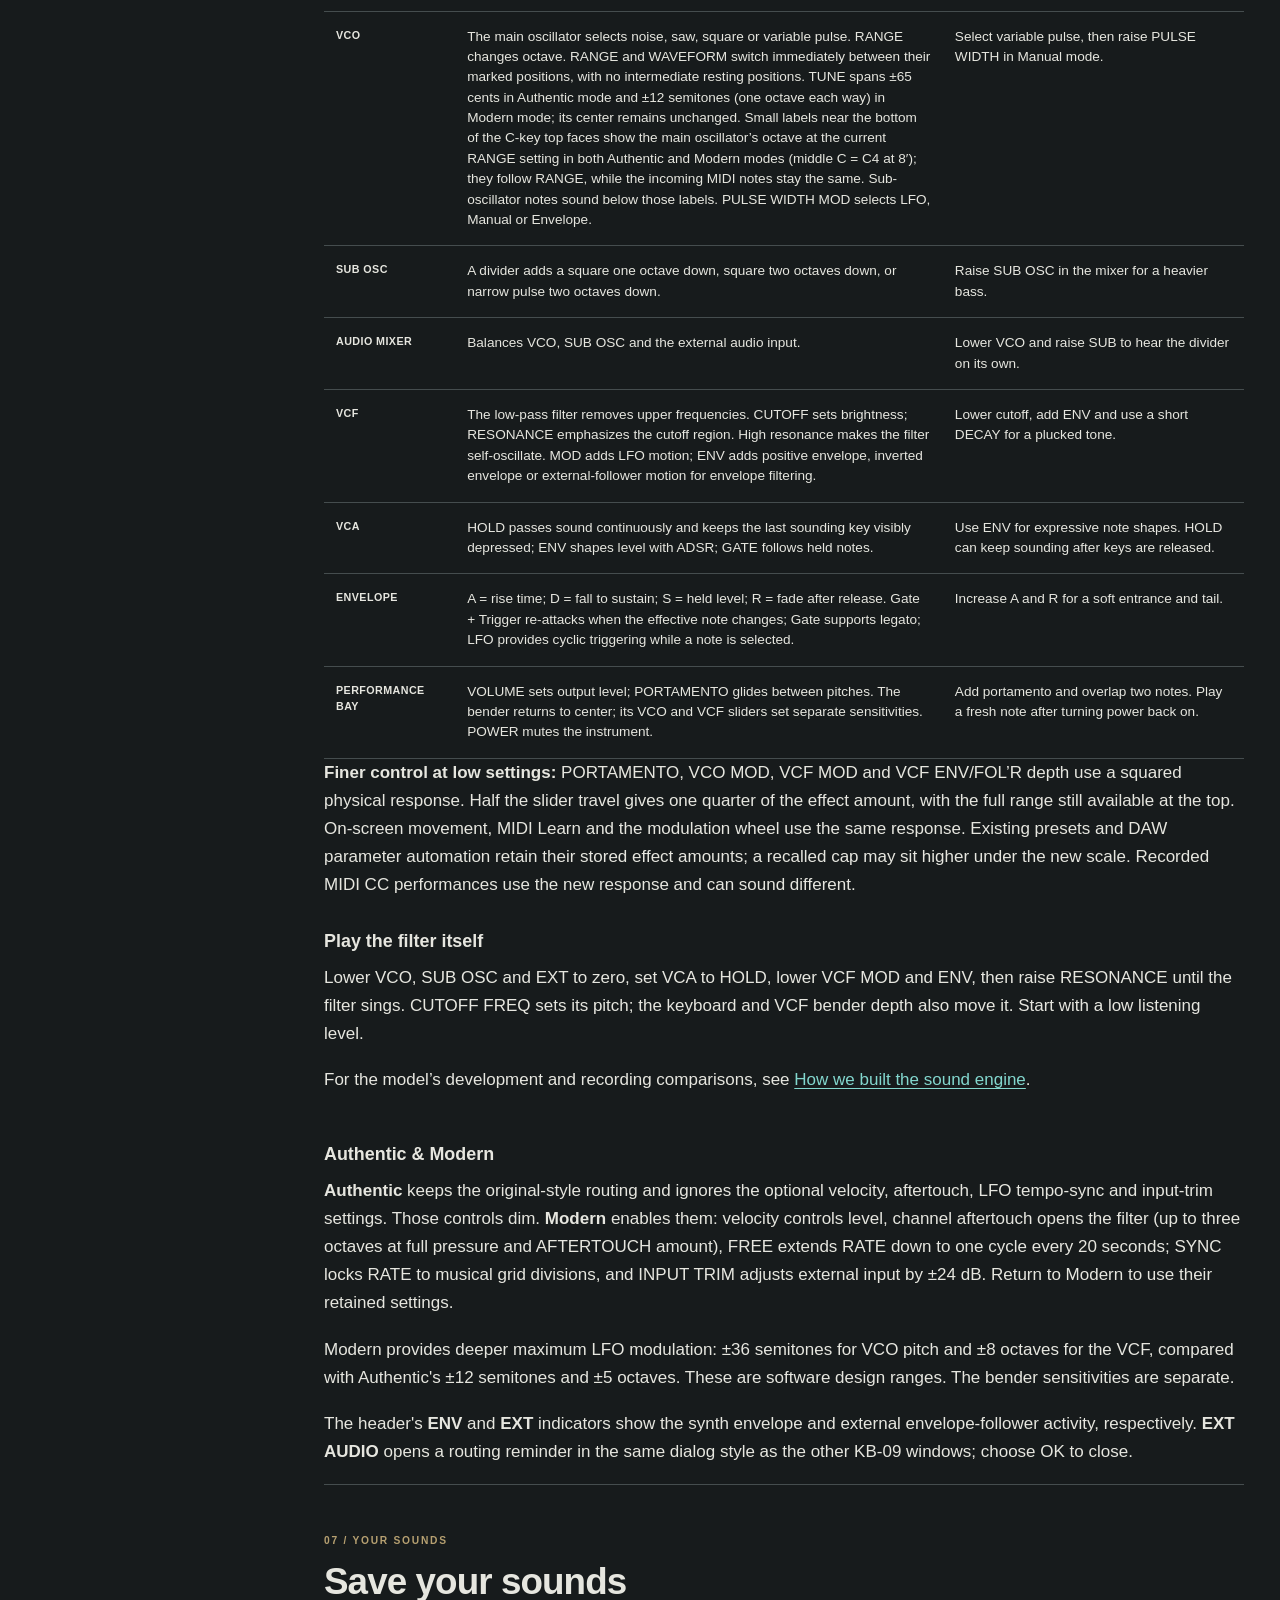
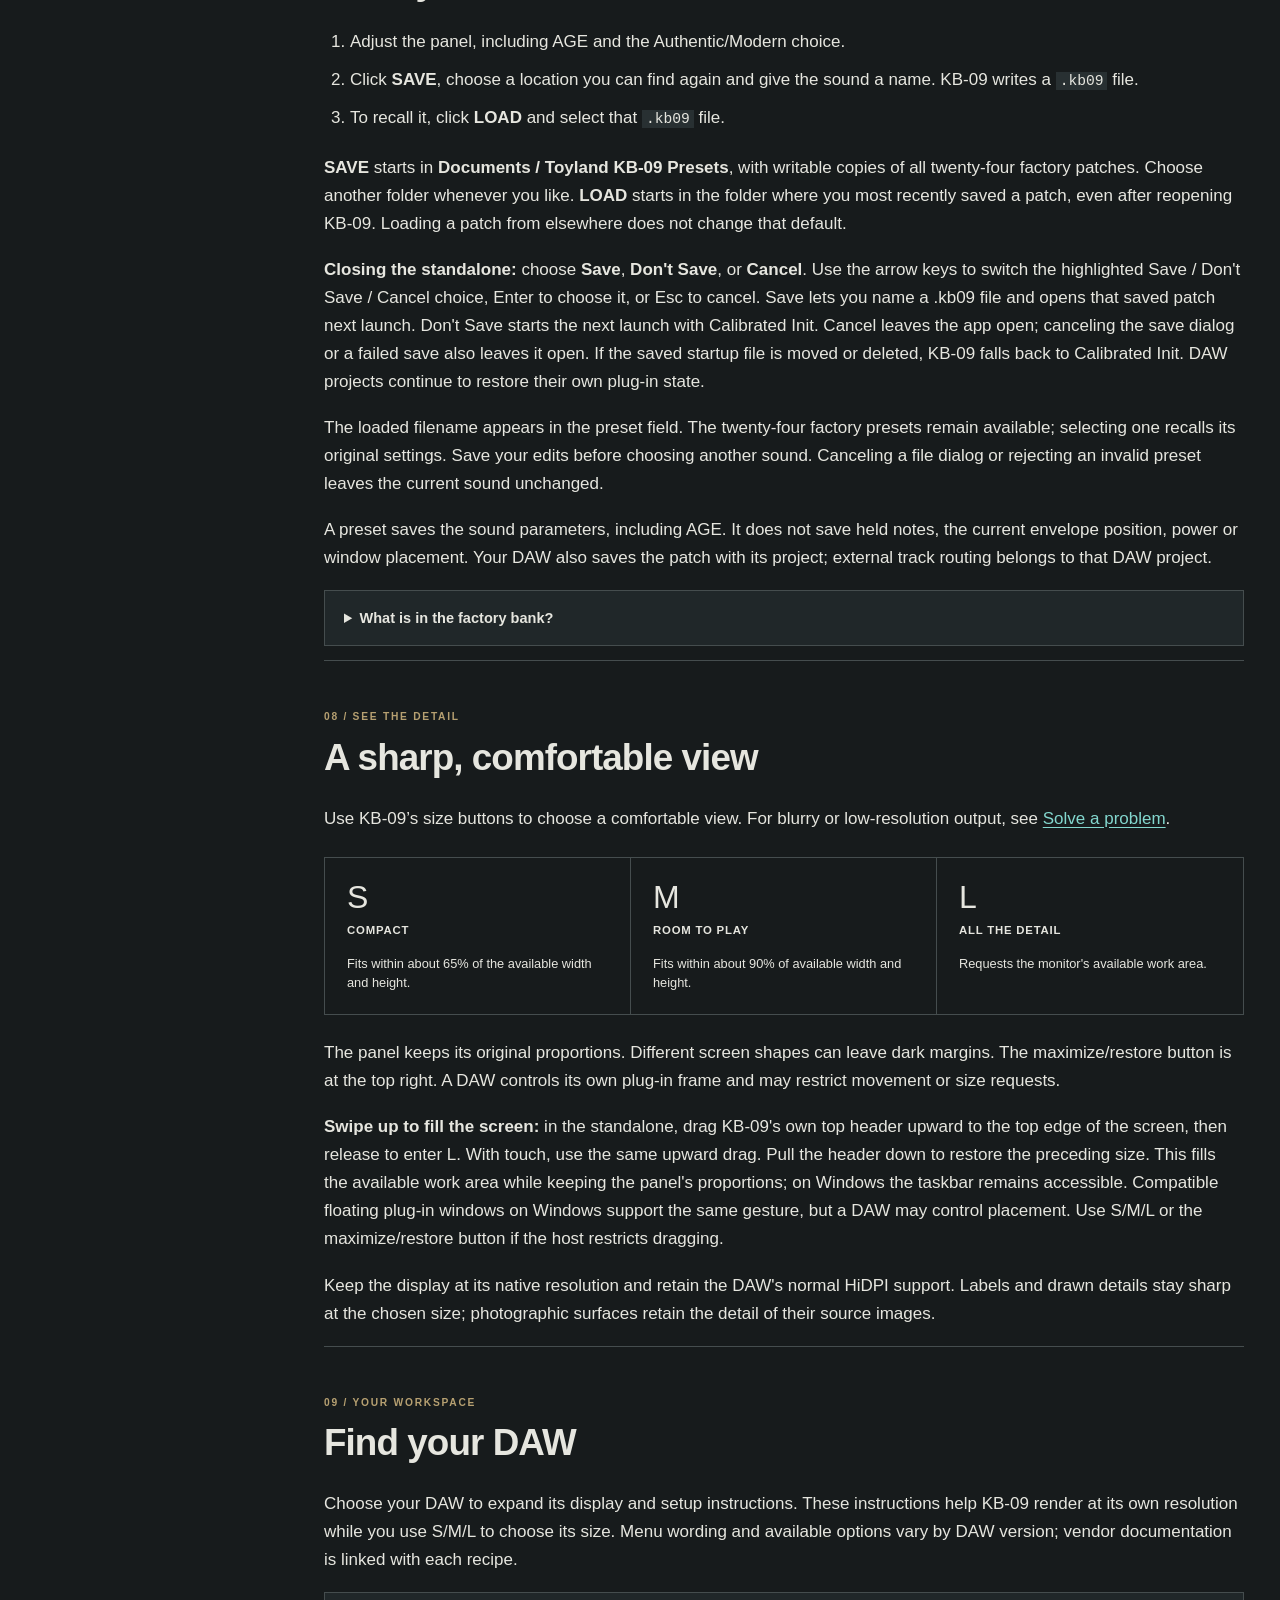
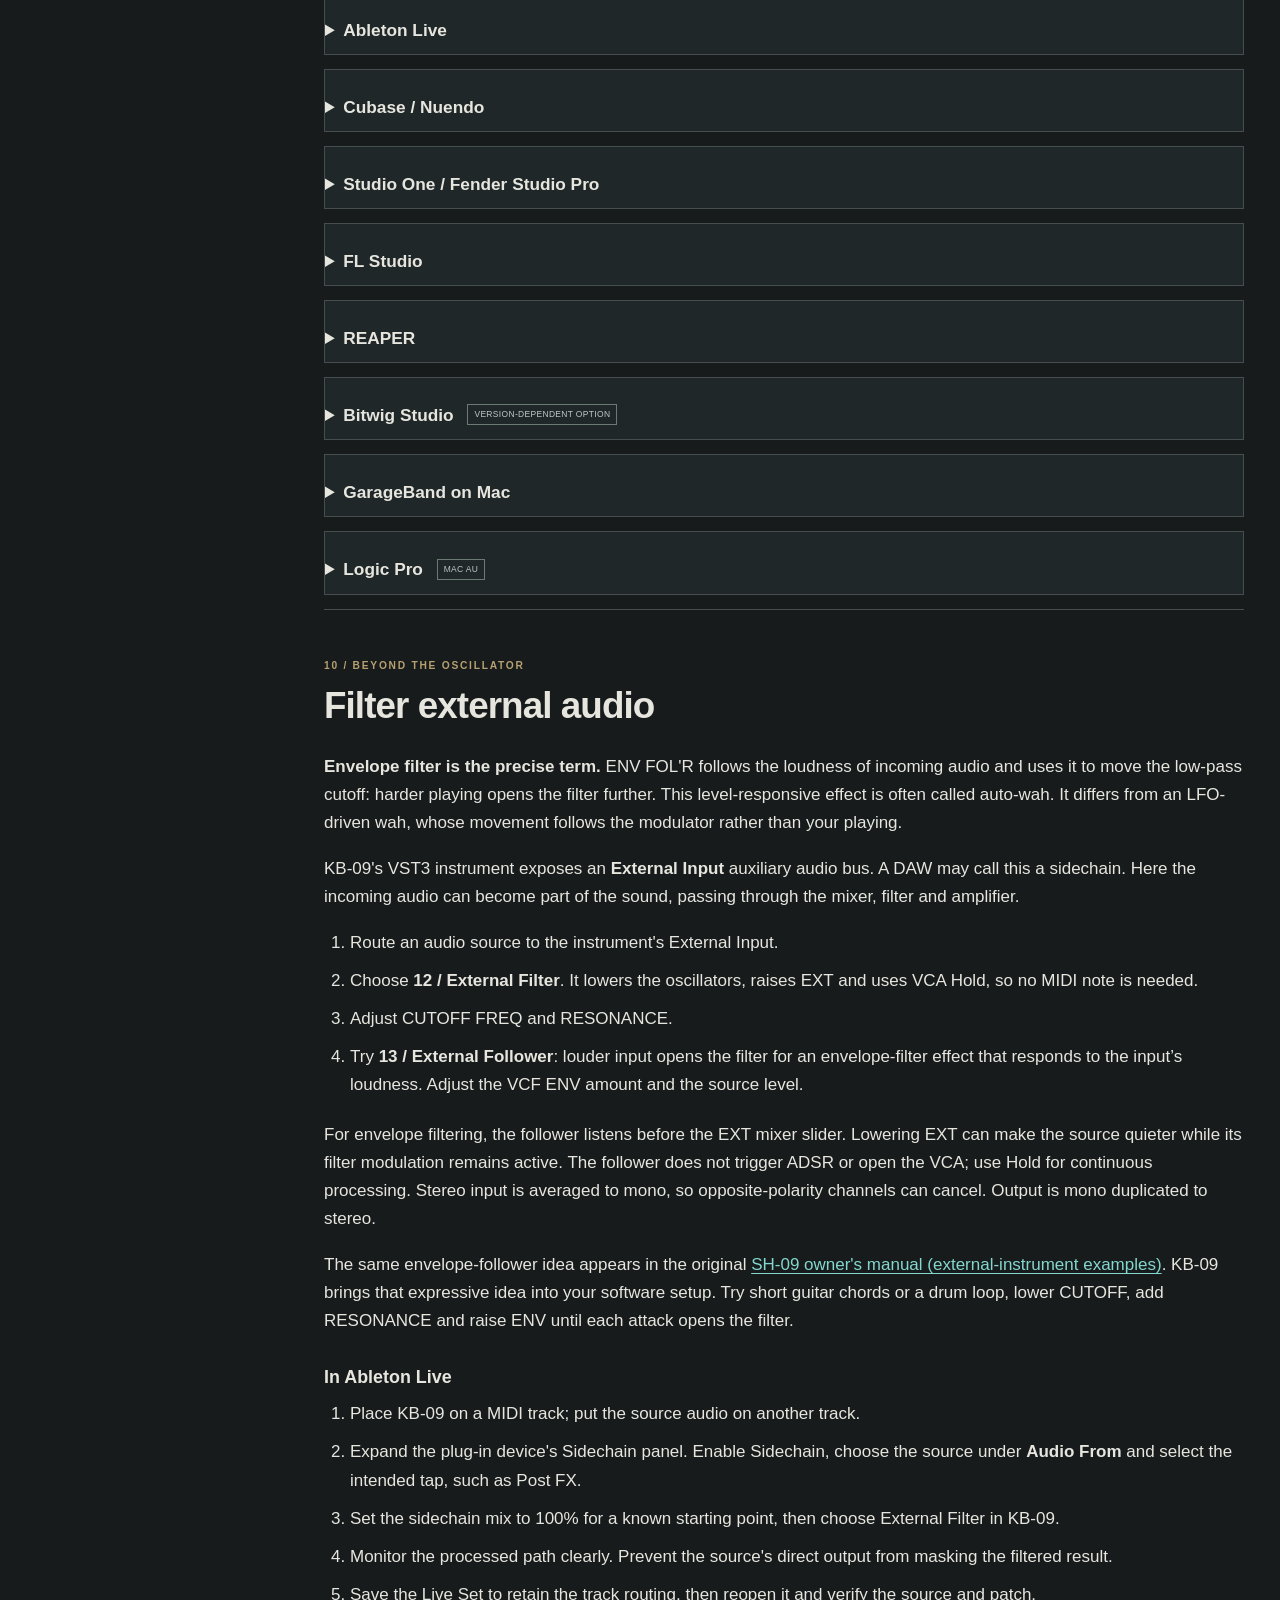
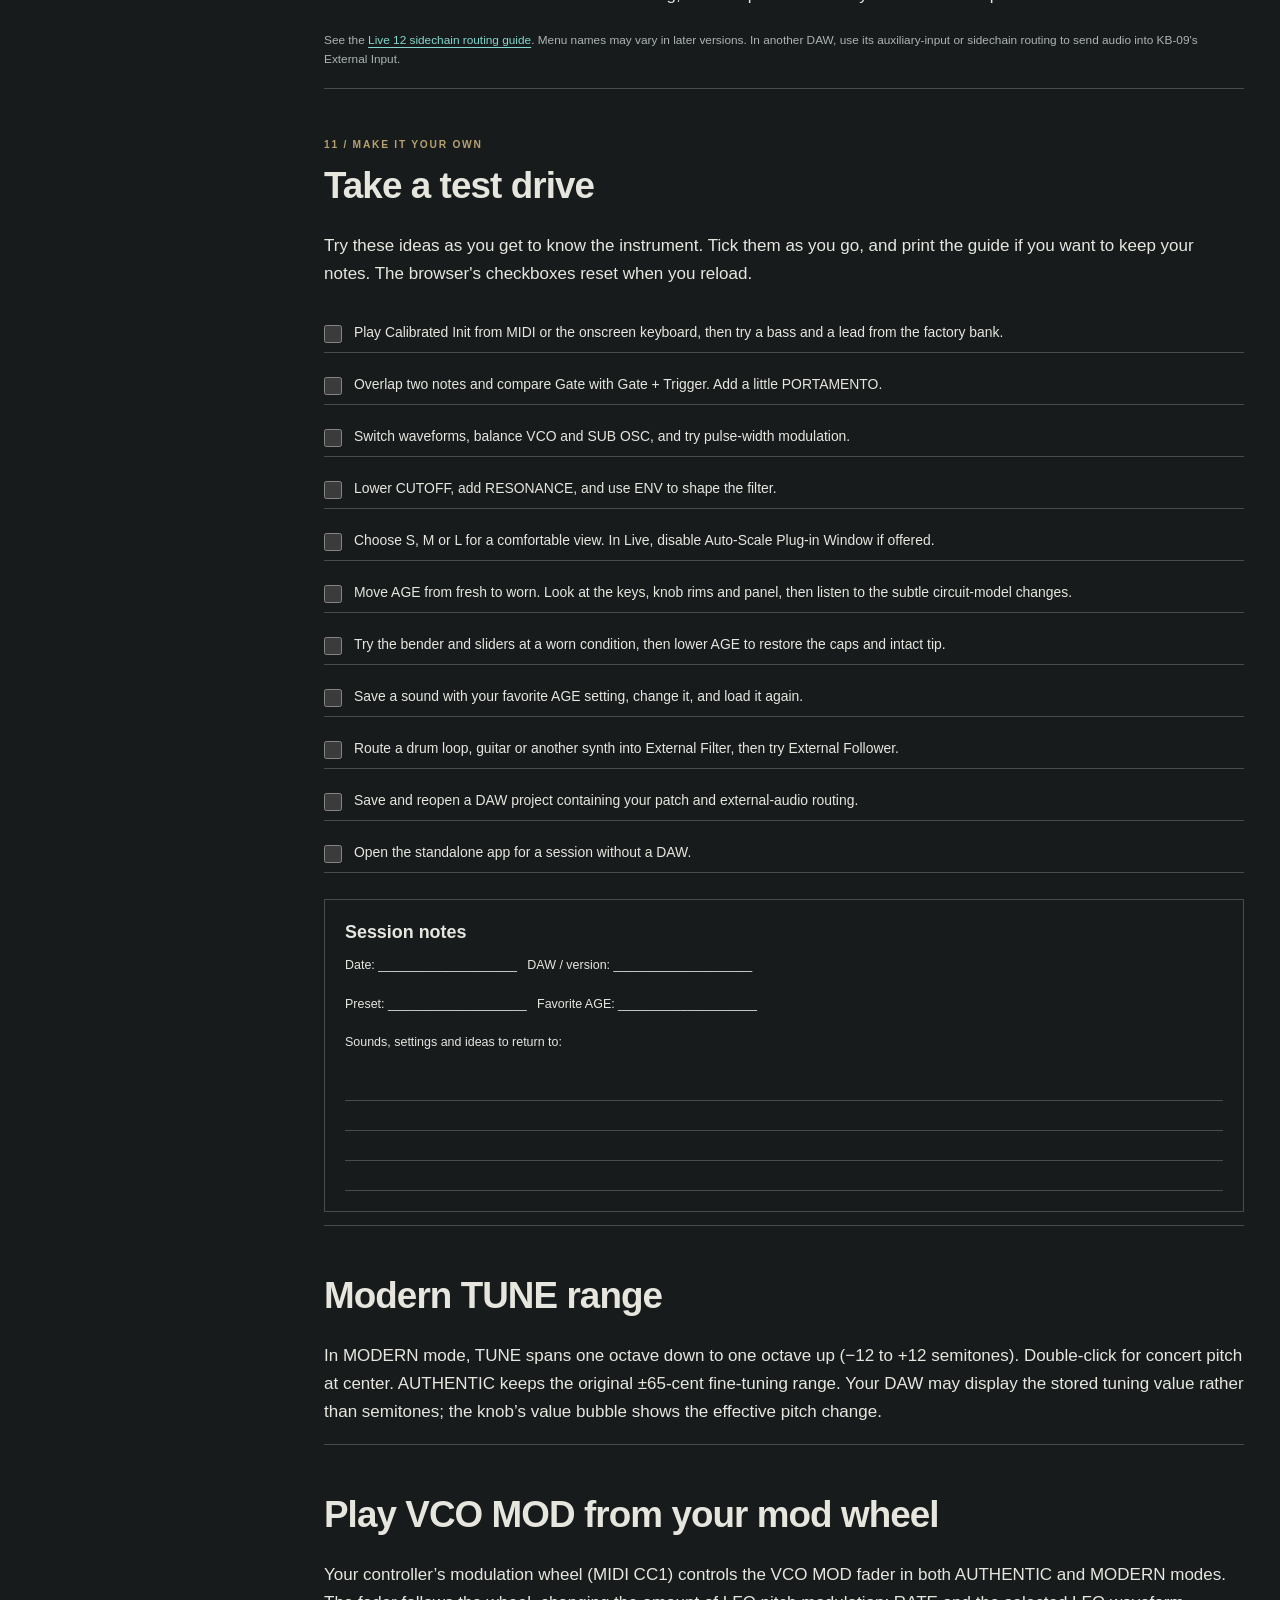
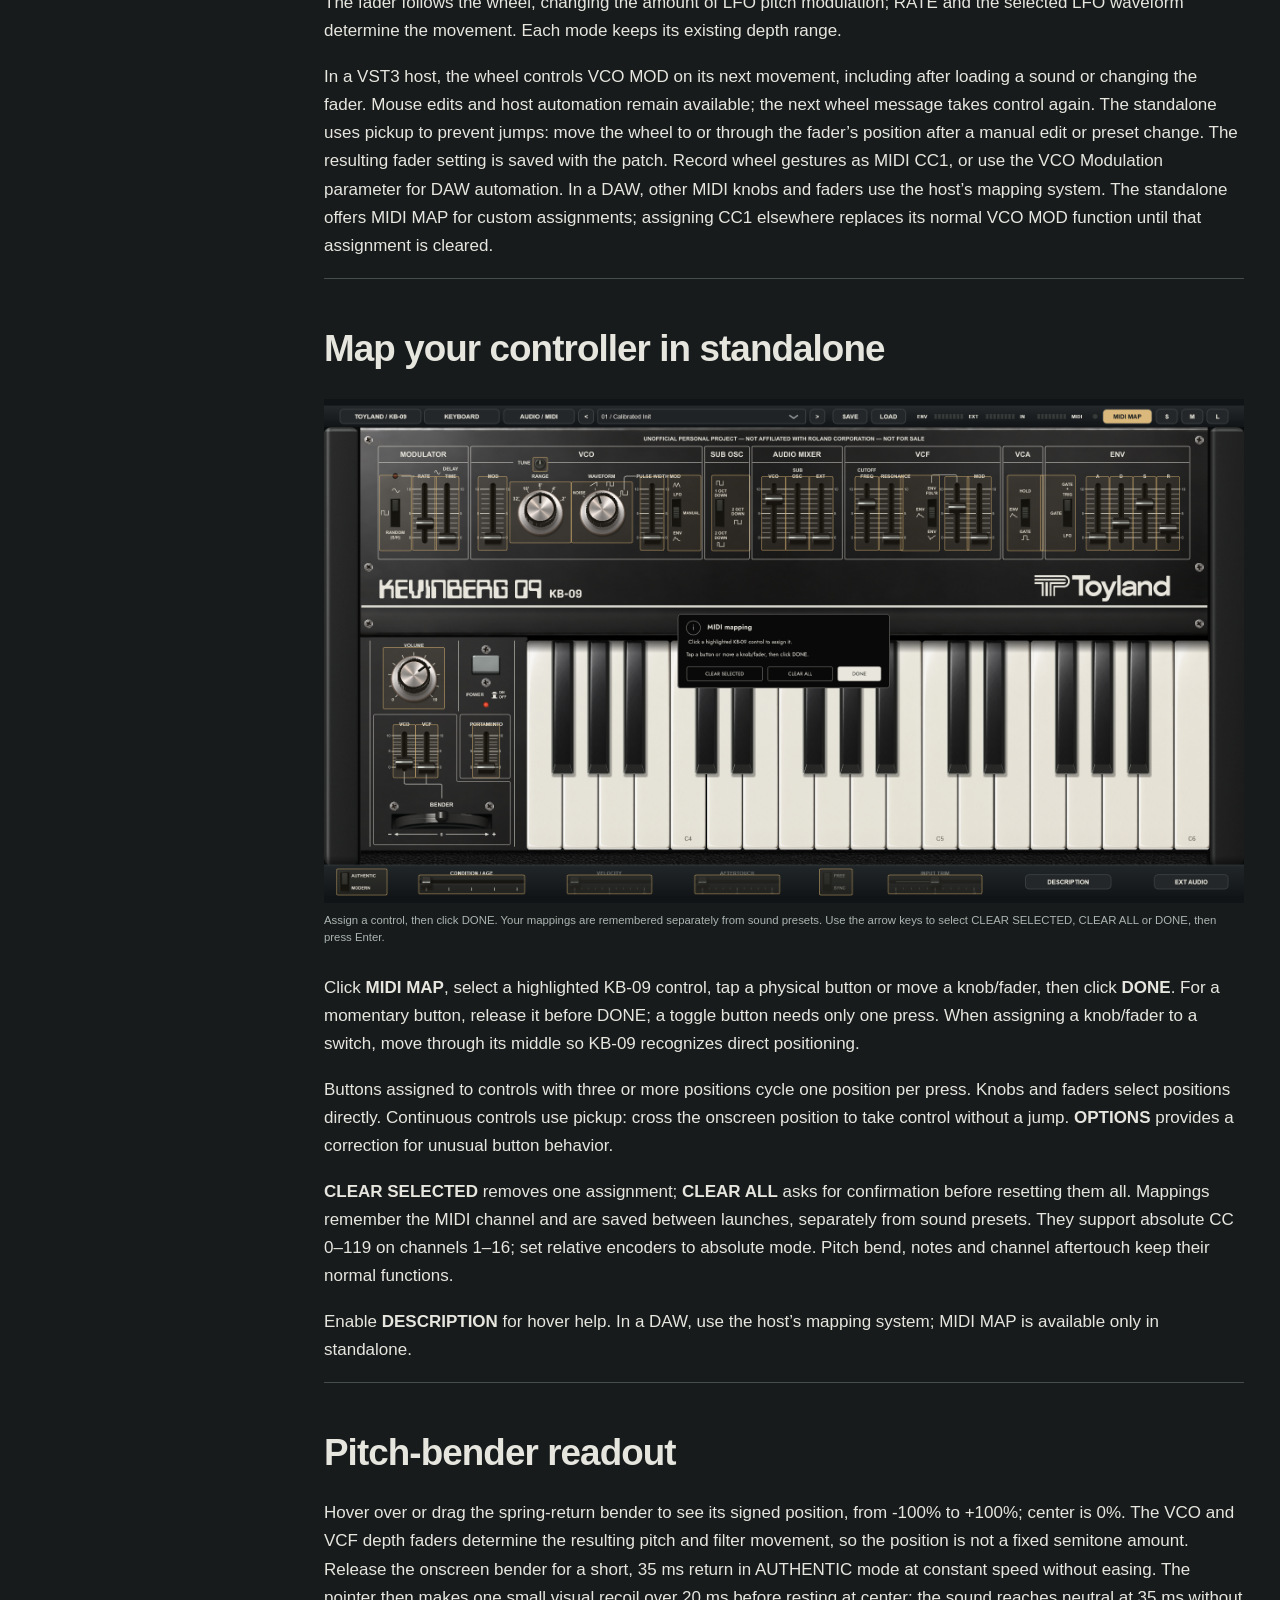
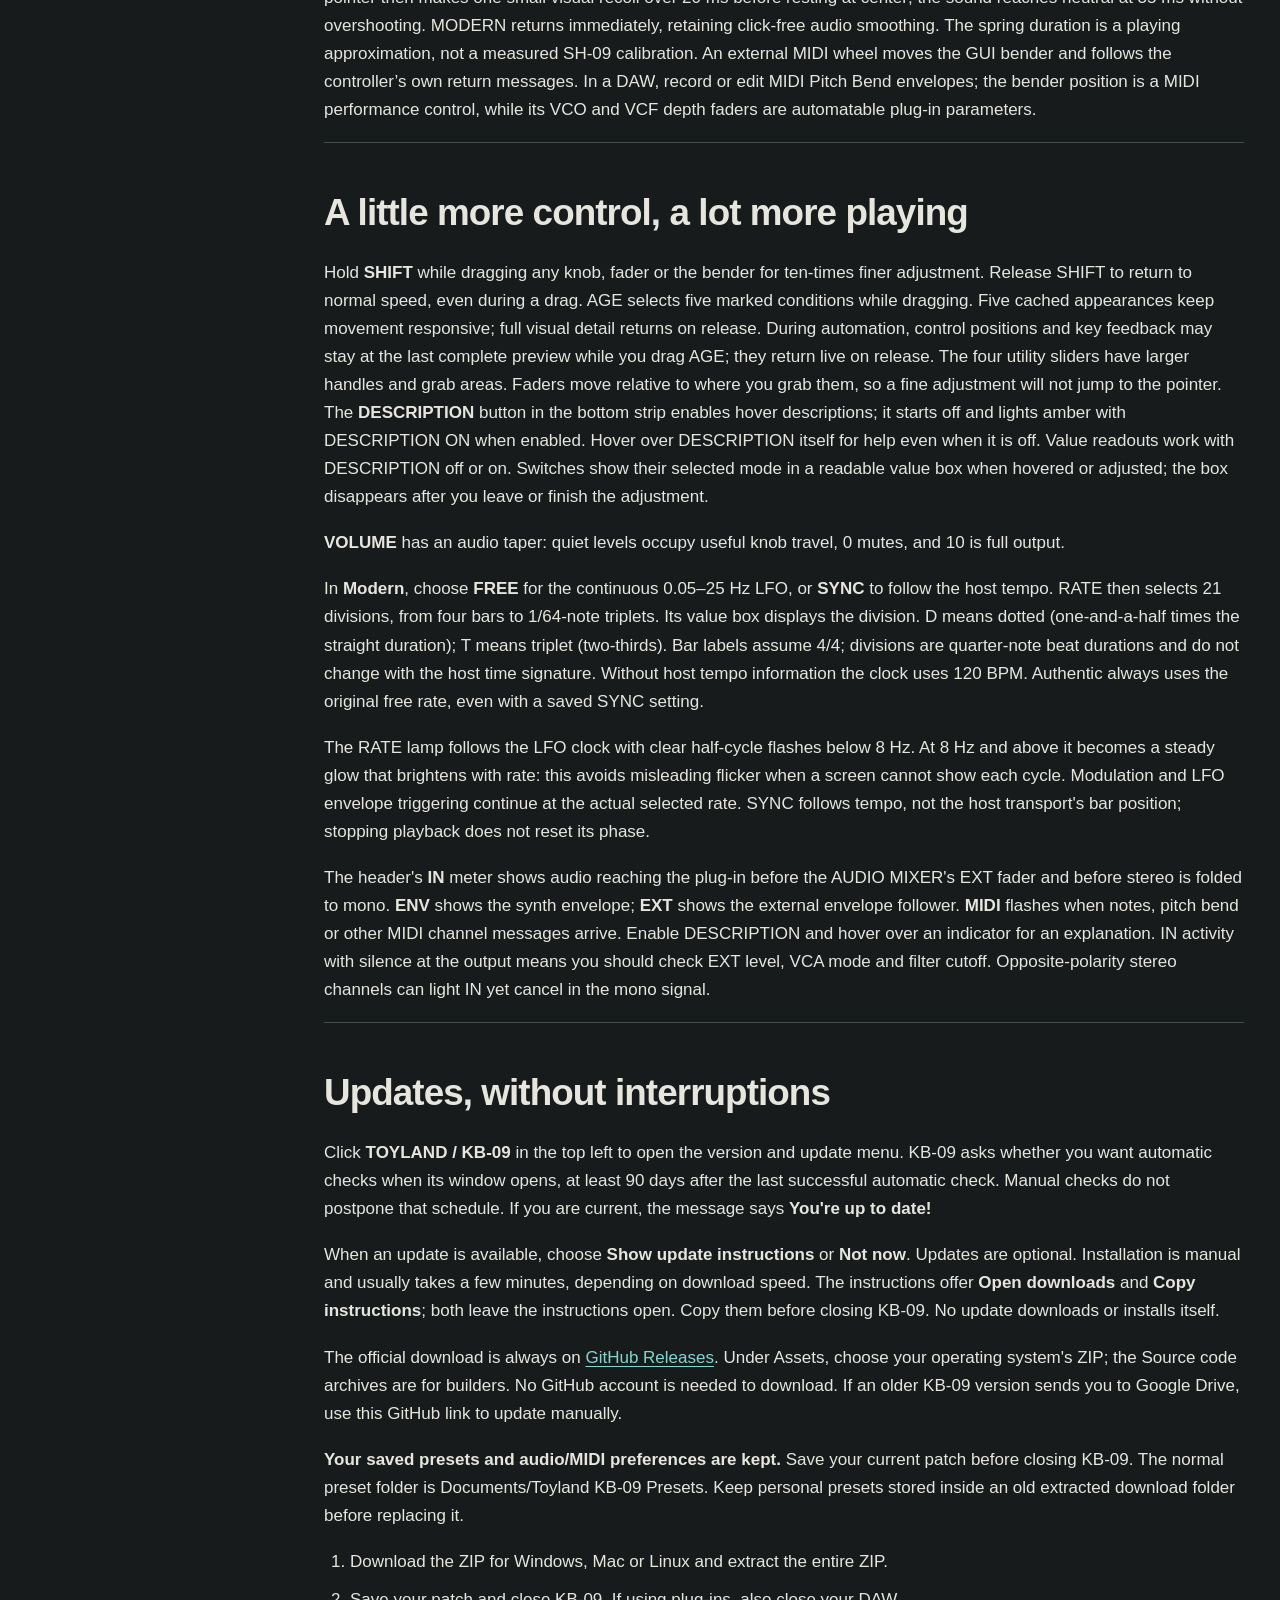
==== commit 29cc6580: "Finish GitHub hosting instructions in guides and platform manuals" ====
--- a/docs/manual/index.html
+++ b/docs/manual/index.html
@@ -94,15 +94,15 @@
   <h4>A comfortable starting point</h4><p>Windows 11; a four-core Intel Core i5-8250U or AMD Ryzen 5 2500U class processor or better; 8 GB RAM for standalone use, or 16 GB or more for DAW projects. Strong single-core performance matters more than a large core count for one instrument. On Windows, use your audio interface manufacturer’s native ASIO driver when available. In the standalone, choose ASIO as the audio device type in AUDIO / MIDI, then select your interface and output channels. Start with a 256- or 512-sample buffer and increase it if playback clicks or drops out; a smaller stable buffer reduces playing delay.</p><p>Allow at least 1 GB free for downloading, extracting and installing. An SSD and a 1920 × 1080 or larger display are recommended; smaller displays can use S. These are practical recommendations, not certified minimums. Your DAW’s requirements also apply.</p>
 <p><strong>Audio setup:</strong> begin at 44.1 or 48 kHz with a 256-sample buffer. Try 512 if audio crackles, or 128 if playing feels delayed and your computer has room to spare. Higher sample rates and multiple instances increase CPU load. KB-09 reports 128 samples of processing latency, which compatible DAWs compensate for during playback. Wired headphones or an audio interface are preferable to Bluetooth for responsive playing.</p>
   <h3>Extract and open</h3><ol><li>Right-click the downloaded ZIP, choose <strong>Extract All…</strong>, and open the extracted folder.</li><li>Double-click <strong>Toyland KB-09 Standalone.exe</strong> to play immediately without installing. Windows may hide the .exe extension; choose the Application with the keyboard icon.</li><li>For an installed copy and VST3, close your music software, run <strong>INSTALL KB-09.cmd</strong>, allow the permission request, and follow the prompts. The installer offers a desktop shortcut. Afterward, the Start menu’s <strong>Play KB-09</strong> shortcut opens the standalone.</li><li>Reopen your DAW and find <strong>Toyland KB-09</strong> under instruments. Rescan VST3 plug-ins if needed. The installer uses the standard VST3 location.</li></ol>
-  <p>For a portable desktop shortcut, right-click the EXE and choose <strong>Show more options &gt; Send to &gt; Desktop (create shortcut)</strong>. Keep the extracted folder in a permanent location.</p><aside class="notice" id="windows-warning"><strong>Windows protected your PC?</strong> This personal-project build is unsigned, so Microsoft Defender SmartScreen may show an unknown-publisher warning. If you downloaded KB-09 from the official GitHub Releases page and trust this copy, click <strong>More info</strong>, then <strong>Run anyway</strong>. A separate permission prompt may ask you to choose Yes for installation. If Run anyway is unavailable, <a href="#feedback">contact Kevin</a> or your computer administrator. You do not need to disable Windows security. <a href="https://learn.microsoft.com/windows/security/operating-system-security/virus-and-threat-protection/microsoft-defender-smartscreen/">About Microsoft Defender SmartScreen</a>.</aside><h4>Standalone: play immediately</h4>
+  <p>For a portable desktop shortcut, right-click the EXE and choose <strong>Show more options &gt; Send to &gt; Desktop (create shortcut)</strong>. Keep the extracted folder in a permanent location.</p><aside class="notice" id="windows-warning"><strong>Windows protected your PC?</strong> This personal-project build is unsigned, so Microsoft Defender SmartScreen may show an unknown-publisher warning. If you downloaded KB-09 from the official GitHub Releases page and trust this copy, click <strong>More info</strong>, then <strong>Run anyway</strong>. A separate permission prompt may ask you to choose Yes for installation. If Run anyway is unavailable, <a href="#feedback">report the exact message on GitHub Issues</a> or your computer administrator. You do not need to disable Windows security. <a href="https://learn.microsoft.com/windows/security/operating-system-security/virus-and-threat-protection/microsoft-defender-smartscreen/">About Microsoft Defender SmartScreen</a>.</aside><h4>Standalone: play immediately</h4>
 <ol><li>Connect your MIDI controller by USB, or connect its MIDI OUT to your audio interface’s MIDI IN.</li><li>Click <strong>AUDIO / MIDI</strong>. Select an audio output and enable your controller under <strong>Active MIDI inputs</strong>; scroll inside the settings if necessary. Close the settings and load <strong>01 / Calibrated Init</strong>.</li><li>Play your controller or click the onscreen keys. No DAW track needs arming. For the computer keyboard, enable <strong>KEYBOARD</strong> and play <strong>A W S E D F T G Y H U J K</strong> (C through the next C). <strong>Z / X</strong> shift octaves; keep the instrument focused. Typing in preset fields does not play notes.</li></ol>
 <p>KB-09 remembers enabled MIDI inputs and reconnects them when available. Change the selection in AUDIO / MIDI whenever needed. If the controller is missing, reconnect it. If it will not enable, close other apps using that MIDI port. Choose a shared audio device if another app occupies an exclusive driver.</p>
-  <h4>Desktop shortcut — now or later</h4><p>The installer installs both the VST3 and standalone, then asks <strong>Create a desktop shortcut for the standalone? [Y/n]</strong>. Press Enter for Yes. If you skipped it, rerun INSTALL KB-09.cmd and choose Yes; presets and preferences are retained. For a portable copy, right-click the EXE and choose Show more options &gt; Send to &gt; Desktop (create shortcut). Keep its folder in place. Opening the standalone directly does not offer this prompt.</p></div></details>
+  <h4>Desktop shortcut — now or later</h4><p>The installer installs both the VST3 and standalone, then asks <strong>Create a desktop shortcut for the standalone? [Y/n]</strong>. Press Enter for Yes. If you skipped it, rerun INSTALL KB-09.cmd and choose Yes; presets and preferences are retained. For a portable copy, right-click the EXE and choose Show more options &gt; Send to &gt; Desktop (create shortcut). Keep its folder in place. Opening the standalone directly does not offer this prompt.</p></div><p><strong>Shared Windows PC:</strong> the installer puts the app and VST3 in shared Program Files locations. Close KB-09 and music software in every signed-in account before updating. One installation updates that shared copy; presets and audio/MIDI preferences remain separate for each account. The optional desktop shortcut is created only for the account that started the installer. Other users can use the Start menu's Play KB-09 shortcut. Old portable copies and their shortcuts are separate; confirm the version under TOYLAND / KB-09.</p></details>
   <details class="platform" id="install-mac"><summary>Mac</summary><div class="disclosure-body">
   <h3>Requirements</h3><p>macOS 12 or later, Intel or Apple Silicon. The Mac download includes a universal standalone app, AU and VST3. Plug-ins require a compatible 64-bit host; Logic Pro and GarageBand use AU.</p>
   <h4>A comfortable starting point</h4><p>Apple M1 or newer is recommended. For Intel Macs, aim for a quad-core Core i5 class machine from around 2018 or newer that supports the required macOS. Allow 8 GB RAM for standalone use, or 16 GB or more for DAW projects. Audio uses Core Audio.</p><p>Allow at least 1 GB free for downloading, extracting and installing. An SSD and a 1920 × 1080 or larger display are recommended; smaller displays can use S. These are practical recommendations, not certified minimums. Your DAW’s requirements also apply.</p>
 <p><strong>Audio setup:</strong> begin at 44.1 or 48 kHz with a 256-sample buffer. Try 512 if audio crackles, or 128 if playing feels delayed and your computer has room to spare. Higher sample rates and multiple instances increase CPU load. KB-09 reports 128 samples of processing latency, which compatible DAWs compensate for during playback. Wired headphones or an audio interface are preferable to Bluetooth for responsive playing.</p>
-  <h3>Extract and open</h3><ol><li>Extract the Mac ZIP completely and double-click <strong>Toyland KB-09 Standalone.app</strong> to play without installing.</li><li>For an installed copy, quit your music software and run <strong>INSTALL KB-09.command</strong>. Press Return when prompted. The standalone installs in your home Applications folder, and the installer offers a desktop shortcut.</li><li>AU/VST3 installation is optional and installs plug-ins for all users. Enter your Mac login password when asked; typed characters remain hidden.</li><li>Reopen your music software and rescan plug-ins. Use AU in Logic Pro or GarageBand; other compatible hosts can use VST3.</li></ol><aside class="notice" id="mac-warning"><strong>macOS cannot verify the developer?</strong> The Mac release is ad-hoc signed, not Developer ID signed or notarized. macOS may warn that the developer cannot be verified or that Apple cannot check this software. If you downloaded this copy from the official GitHub Releases page and want to allow it, first try opening the installer or loading KB-09, then open <strong>Apple menu &gt; System Settings &gt; Privacy &amp; Security</strong>. Look for the blocked item and choose <strong>Open Anyway</strong>, authenticate if asked, and confirm Open. Reopen your music software and try KB-09 again. The option may only appear after the blocked attempt, and plug-in handling varies by host and macOS version. If there is no option or the plug-in still fails, send Kevin the exact <a href="#feedback">message</a>. Do not disable Gatekeeper or override an alert saying malware was found or the software will damage your computer. <a href="https://support.apple.com/102445">Apple’s illustrated security instructions</a>. Apple AU validation passed on the build runner after system-wide installation. This does not establish compatibility with your particular host. Please <a href="#feedback">report</a> your Mac, macOS and host versions when testing.</aside><h4>Standalone: play immediately</h4>
+  <h3>Extract and open</h3><ol><li>Extract the Mac ZIP completely and double-click <strong>Toyland KB-09 Standalone.app</strong> to play without installing.</li><li>For an installed copy, quit your music software and run <strong>INSTALL KB-09.command</strong>. Press Return when prompted. The standalone installs in your home Applications folder, and the installer offers a desktop shortcut.</li><li>AU/VST3 installation is optional and installs plug-ins for all users. Enter your Mac login password when asked; typed characters remain hidden.</li><li>Reopen your music software and rescan plug-ins. Use AU in Logic Pro or GarageBand; other compatible hosts can use VST3.</li></ol><aside class="notice" id="mac-warning"><strong>macOS cannot verify the developer?</strong> The Mac release is ad-hoc signed, not Developer ID signed or notarized. macOS may warn that the developer cannot be verified or that Apple cannot check this software. If you downloaded this copy from the official GitHub Releases page and want to allow it, first try opening the installer or loading KB-09, then open <strong>Apple menu &gt; System Settings &gt; Privacy &amp; Security</strong>. Look for the blocked item and choose <strong>Open Anyway</strong>, authenticate if asked, and confirm Open. Reopen your music software and try KB-09 again. The option may only appear after the blocked attempt, and plug-in handling varies by host and macOS version. If there is no option or the plug-in still fails, report the exact <a href="#feedback">message on GitHub Issues</a>. Do not disable Gatekeeper or override an alert saying malware was found or the software will damage your computer. <a href="https://support.apple.com/102445">Apple’s illustrated security instructions</a>. Apple AU validation passed on the build runner after system-wide installation. This does not establish compatibility with your particular host. Please <a href="#feedback">report</a> your Mac, macOS and host versions when testing.</aside><h4>Standalone: play immediately</h4>
 <ol><li>Connect your MIDI controller by USB, or connect its MIDI OUT to your audio interface’s MIDI IN.</li><li>Click <strong>AUDIO / MIDI</strong>. Select an audio output and enable your controller under <strong>Active MIDI inputs</strong>; scroll inside the settings if necessary. Close the settings and load <strong>01 / Calibrated Init</strong>.</li><li>Play your controller or click the onscreen keys. No DAW track needs arming. For the computer keyboard, enable <strong>KEYBOARD</strong> and play <strong>A W S E D F T G Y H U J K</strong> (C through the next C). <strong>Z / X</strong> shift octaves; keep the instrument focused. Typing in preset fields does not play notes.</li></ol>
 <p>KB-09 remembers enabled MIDI inputs and reconnects them when available. Change the selection in AUDIO / MIDI whenever needed. If the controller is missing, reconnect it. If it will not enable, close other apps using that MIDI port. Choose a shared audio device if another app occupies an exclusive driver.</p>
   <h4>Desktop shortcut — now or later</h4><p>INSTALL KB-09.command installs the standalone and offers <strong>Create a desktop shortcut for the standalone? [Y/n]</strong> before asking about AU/VST3. Press Return for Yes. If you skipped it, rerun the installer and choose Yes; decline AU/VST3 if you only want the standalone shortcut. Presets and preferences are retained. Opening the portable standalone directly does not offer this prompt.</p></div></details>
@@ -117,7 +117,7 @@
   <p><strong>Missing shared library:</strong> on Arch, perform a normal full system update and install missing runtime dependencies. The runtime package list is <code>alsa-lib freetype2 fontconfig curl libx11 libxext libxinerama libxrandr libxcursor libxrender libxi libxcomposite</code>. For example: <code>sudo pacman -Syu --needed alsa-lib freetype2 fontconfig curl libx11 libxext libxinerama libxrandr libxcursor libxrender libxi libxcomposite</code>. Do not replace system libraries with downloaded individual files. A <code>GLIBC_2.35 not found</code> error means the system is older than this binary supports; use a supported, fully updated distribution.</p>
   <p><strong>No window on Wayland:</strong> KB-09 needs XWayland for its X11 interface. Confirm <code>xorg-xwayland</code> is installed and your desktop permits X11 applications. A remote/headless session without an X display cannot show the standalone window. <a href="https://archlinux.org/packages/extra/x86_64/xorg-xwayland/">Arch XWayland package</a>.</p>
   <p><strong>No audio or device busy:</strong> choose the intended output in AUDIO / MIDI. On a desktop already using PipeWire, <code>pipewire-alsa</code> provides ALSA routing through it; select the default device if the hardware device is occupied by another audio server. Choose JACK in AUDIO / MIDI when a JACK-compatible server and client libraries are installed. PipeWire users can use its JACK compatibility layer (pipewire-jack). ALSA remains available. Windows retains ASIO, WASAPI and DirectSound; macOS uses CoreAudio. Begin at 48 kHz and 256 or 512 samples, and try the built-in output to isolate an interface problem. <a href="https://archlinux.org/packages/extra/x86_64/pipewire-alsa/">Arch PipeWire ALSA package</a>.</p>
-  <p><strong>MIDI is silent:</strong> enable the controller under Active MIDI inputs, check MIDI receive channel, and try KEYBOARD to distinguish MIDI setup from audio setup. If launch still fails, run the launcher in a terminal and send Kevin the exact <a href="#feedback">message</a>, distribution, desktop/session and audio device. Linux remains UNVERIFIED until real desktop playback and MIDI have been confirmed.</p>
+  <p><strong>MIDI is silent:</strong> enable the controller under Active MIDI inputs, check MIDI receive channel, and try KEYBOARD to distinguish MIDI setup from audio setup. If launch still fails, run the launcher in a terminal and report the exact <a href="#feedback">message on GitHub Issues</a>, distribution, desktop/session and audio device. Linux remains UNVERIFIED until real desktop playback and MIDI have been confirmed.</p>
   </details></aside><h4>Standalone: play immediately</h4>
 <ol><li>Connect your MIDI controller by USB, or connect its MIDI OUT to your audio interface’s MIDI IN.</li><li>Click <strong>AUDIO / MIDI</strong>. Select an audio output and enable your controller under <strong>Active MIDI inputs</strong>; scroll inside the settings if necessary. Close the settings and load <strong>01 / Calibrated Init</strong>.</li><li>Play your controller or click the onscreen keys. No DAW track needs arming. For the computer keyboard, enable <strong>KEYBOARD</strong> and play <strong>A W S E D F T G Y H U J K</strong> (C through the next C). <strong>Z / X</strong> shift octaves; keep the instrument focused. Typing in preset fields does not play notes.</li></ol>
 <p>KB-09 remembers enabled MIDI inputs and reconnects them when available. Change the selection in AUDIO / MIDI whenever needed. If the controller is missing, reconnect it. If it will not enable, close other apps using that MIDI port. Choose a shared audio device if another app occupies an exclusive driver.</p>
@@ -232,7 +232,7 @@
   <details id="garageband" class="host"><summary>GarageBand on Mac</summary><div class="disclosure-body">
 <p>Use the <strong>Mac download</strong>; the Windows files and VST3 do not load in GarageBand. Quit GarageBand, extract the Mac ZIP and double-click <strong>INSTALL KB-09.command</strong>. Press Return, enter your Mac login password when asked (typing is hidden), then reopen GarageBand.</p>
 <ol><li>Choose <strong>GarageBand &gt; Settings &gt; Audio/MIDI</strong> (Preferences in older versions) and enable <strong>Audio Units</strong>.</li><li>Create or select a <strong>Software Instrument</strong> track. Press <strong>B</strong> to open Smart Controls and expand the <strong>Plug-ins</strong> area.</li><li>Click the instrument slot, usually occupied by the current instrument. Choose <strong>AU Instruments &gt; Toyland &gt; Toyland KB-09</strong>. Load KB-09 in this instrument slot, not an effect slot.</li><li>Open the plug-in, select Calibrated Init, turn POWER on and play a connected MIDI keyboard or click the onscreen keys. Record MIDI on this Software Instrument track.</li></ol>
-<p>If KB-09 is missing, confirm Enable Audio Units is checked, quit and reopen GarageBand after installation, and check that the installer completed. If macOS blocks this ad-hoc-signed build, follow the <a href="#mac-warning">Mac security instructions</a>; send Kevin the exact <a href="#feedback">message</a> if it still fails. GarageBand has not yet been used to verify this release. Its Software Instrument interface does not provide a documented sidechain route for KB-09's external audio input; use a host with instrument sidechain routing for the external filter and envelope follower.</p>
+<p>If KB-09 is missing, confirm Enable Audio Units is checked, quit and reopen GarageBand after installation, and check that the installer completed. If macOS blocks this ad-hoc-signed build, follow the <a href="#mac-warning">Mac security instructions</a>; report the exact <a href="#feedback">message on GitHub Issues</a> if it still fails. GarageBand has not yet been used to verify this release. Its Software Instrument interface does not provide a documented sidechain route for KB-09's external audio input; use a host with instrument sidechain routing for the external filter and envelope follower.</p>
 <p class="source-note"><a href="https://support.apple.com/guide/garageband/use-audio-units-plug-ins-gbnde06a4e4d/mac">Apple: using Audio Units in GarageBand</a>. These steps follow Apple's host guidance; they are not a claim of a completed KB-09 GarageBand test.</p></div></details>
 <details id="future-hosts" class="host"><summary>Logic Pro <span class="badge">Mac AU</span></summary><div class="disclosure-body"><p>Logic Pro and GarageBand use Apple's <strong>Audio Unit (AU)</strong> format on Mac. Use the separate Mac download for AU installation. </p></div></details>
 </section>
@@ -271,7 +271,7 @@
 <p>The RATE lamp follows the LFO clock with clear half-cycle flashes below 8 Hz. At 8 Hz and above it becomes a steady glow that brightens with rate: this avoids misleading flicker when a screen cannot show each cycle. Modulation and LFO envelope triggering continue at the actual selected rate. SYNC follows tempo, not the host transport's bar position; stopping playback does not reset its phase.</p>
 <p>The header's <strong>IN</strong> meter shows audio reaching the plug-in before the AUDIO MIXER's EXT fader and before stereo is folded to mono. <strong>ENV</strong> shows the synth envelope; <strong>EXT</strong> shows the external envelope follower. <strong>MIDI</strong> flashes when notes, pitch bend or other MIDI channel messages arrive. Enable DESCRIPTION and hover over an indicator for an explanation. IN activity with silence at the output means you should check EXT level, VCA mode and filter cutoff. Opposite-polarity stereo channels can light IN yet cancel in the mono signal.</p>
 </section>
-<section id="updates"><h2>Updates, without interruptions</h2><p>Click <strong>TOYLAND / KB-09</strong> in the top left to open the version and update menu. KB-09 asks whether you want automatic checks when its window opens, at least 90 days after the last successful automatic check. Manual checks do not postpone that schedule. If you are current, the message says <strong>You're up to date!</strong></p><p>When an update is available, choose <strong>Show update instructions</strong> or <strong>Not now</strong>. Updates are optional. Installation is manual and usually takes a few minutes, depending on download speed. The instructions offer <strong>Open downloads</strong> and <strong>Copy instructions</strong>; both leave the instructions open. Copy them before closing KB-09. No update downloads or installs itself.</p><p><strong>Your saved presets and audio/MIDI preferences are kept.</strong> Save your current patch before closing KB-09. The normal preset folder is Documents/Toyland KB-09 Presets. Keep personal presets stored inside an old extracted download folder before replacing it.</p><ol><li>Download the ZIP for Windows, Mac or Linux and extract the entire ZIP.</li><li>Save your patch and close KB-09. If using plug-ins, also close your DAW.</li><li>For a portable standalone, replace the old extracted folder, keeping personal presets, and open the new standalone copy. For an installed copy, run INSTALL KB-09.cmd (Windows) or INSTALL KB-09.command (Mac). Both offer an optional desktop shortcut. On Mac the standalone installs in your home Applications folder; AU/VST3 installation is optional and requires your Mac login password.</li><li>Use the new copy or installed shortcut thereafter. Confirm the new version under TOYLAND / KB-09. Reopen your DAW and rescan plug-ins if necessary.</li></ol><p>Update-check preferences belong to your operating-system user account, apply across projects, and are not stored in presets. Failed automatic checks stay quiet. A failed manual check shows a retry message.</p></section>
+<section id="updates"><h2>Updates, without interruptions</h2><p>Click <strong>TOYLAND / KB-09</strong> in the top left to open the version and update menu. KB-09 asks whether you want automatic checks when its window opens, at least 90 days after the last successful automatic check. Manual checks do not postpone that schedule. If you are current, the message says <strong>You're up to date!</strong></p><p>When an update is available, choose <strong>Show update instructions</strong> or <strong>Not now</strong>. Updates are optional. Installation is manual and usually takes a few minutes, depending on download speed. The instructions offer <strong>Open downloads</strong> and <strong>Copy instructions</strong>; both leave the instructions open. Copy them before closing KB-09. No update downloads or installs itself.</p><p>The official download is always on <a href="https://github.com/kevinberg84/toyland-kb09/releases/latest" target="_blank" rel="noopener noreferrer">GitHub Releases</a>. Under Assets, choose your operating system's ZIP; the Source code archives are for builders. No GitHub account is needed to download. If an older KB-09 version sends you to Google Drive, use this GitHub link to update manually.</p><p><strong>Your saved presets and audio/MIDI preferences are kept.</strong> Save your current patch before closing KB-09. The normal preset folder is Documents/Toyland KB-09 Presets. Keep personal presets stored inside an old extracted download folder before replacing it.</p><ol><li>Download the ZIP for Windows, Mac or Linux and extract the entire ZIP.</li><li>Save your patch and close KB-09. If using plug-ins, also close your DAW.</li><li>For a portable standalone, replace the old extracted folder, keeping personal presets, and open the new standalone copy. For an installed copy, run INSTALL KB-09.cmd (Windows) or INSTALL KB-09.command (Mac). Both offer an optional desktop shortcut. On Mac the standalone installs in your home Applications folder; AU/VST3 installation is optional and requires your Mac login password.</li><li>Use the new copy or installed shortcut thereafter. Confirm the new version under TOYLAND / KB-09. Reopen your DAW and rescan plug-ins if necessary.</li></ol><p>Update-check preferences belong to your operating-system user account, apply across projects, and are not stored in presets. Failed automatic checks stay quiet. A failed manual check shows a retry message.</p></section>
 <section id="troubleshooting">
   <p class="section-number">12 / QUICK FIXES</p><h2>Solve a problem</h2>
   <p>In the standalone app, <strong>Ctrl+W</strong> (Windows / Linux) or <strong>Cmd+W</strong> (Mac) closes the window through the same Save / Don’t Save / Cancel prompt as the close button.</p>
@@ -291,8 +291,8 @@
   <p>Found a problem with KB-09 or this manual? Search <a href="https://github.com/kevinberg84/toyland-kb09/issues" target="_blank" rel="noopener noreferrer">GitHub Issues</a> for an existing report, then <a href="https://github.com/kevinberg84/toyland-kb09/issues/new?template=bug_report.yml" target="_blank" rel="noopener noreferrer">open a bug report</a> if needed. Posting requires a free GitHub account and an internet connection.</p>
   <p>Include your KB-09 version, operating system, DAW and version (or Standalone), audio driver and device, and the exact steps, expected result and actual result. For Linux display problems, include the distribution, desktop and X11/Wayland session. Attach a screenshot or a short example if it helps.</p>
   <p><strong>Issues and attachments are public.</strong> Hide private information in screenshots and do not post passwords, license keys or private music sessions. Nothing is collected or sent automatically. If you are offline, save your notes and post them later.</p>
-</section>
-<section id="about"><p class="section-number">PROJECT NOTES</p><h2>About this project</h2><p>KB-09 is an unofficial personal recreation of Kevin's Roland SH-09, using a circuit-informed digital model and artwork modeled after his own aged instrument. “Authentic” names the original-style routing mode; individual hardware instruments can differ. This project is not affiliated with Roland Corporation and is not for sale.</p><p>KB-09 is free for everyone, forever. Share it with your friends, make some music, and enjoy! You may use it to make and sell music, modify it, and share copies for free. Selling KB-09 or modified versions, charging for access, or including it as a paid software component is not permitted under the project license. Third-party components retain their own licenses. See <strong>Support/Licenses/KB-09-LICENSE.md</strong> in your download for the full terms.</p><p>The instrument has one voice, no onboard effects and no sequencer. The standalone includes MIDI mapping; plug-in mapping uses your DAW’s controls. It reports 128 samples of processing latency. Hardware Gate/CV sockets, alternate tunings and per-note expressive protocols are not provided. Use your DAW for recording, effects and arrangement.</p><p>Open <strong>User Manual.html</strong> in the main download folder. Use its Print / Save PDF button whenever you want a printable copy. Vendor documentation links need an internet connection.</p></section>
+<p><strong>Made a cool sound? Send me your presets!</strong> <a href="https://github.com/kevinberg84/toyland-kb09/issues/new?template=share_a_preset.yml" target="_blank" rel="noopener noreferrer">Share a preset</a> and it might become a factory preset in the next update! Save the .kb09 file, put it in a ZIP and attach it to your submission. Tell me about the sound and how you would like to be credited. Submissions are public and require a free GitHub account.</p></section>
+<section id="about"><p class="section-number">PROJECT NOTES</p><h2>About this project</h2><p>KB-09 is an unofficial personal recreation of Kevin's Roland SH-09, using a circuit-informed digital model and artwork modeled after his own aged instrument. “Authentic” names the original-style routing mode; individual hardware instruments can differ. This project is not affiliated with Roland Corporation and is not for sale.</p><p>Free for everyone, forever. Make music, share it with your friends, and enjoy! You may use it to make and sell music, modify it, and share copies for free. Selling KB-09 or modified versions, charging for access, or including it as a paid software component is not permitted under the project license. Third-party components retain their own licenses. See <strong>Support/Licenses/KB-09-LICENSE.md</strong> in your download for the full terms.</p><p>The instrument has one voice, no onboard effects and no sequencer. The standalone includes MIDI mapping; plug-in mapping uses your DAW’s controls. It reports 128 samples of processing latency. Hardware Gate/CV sockets, alternate tunings and per-note expressive protocols are not provided. Use your DAW for recording, effects and arrangement.</p><p>Open <strong>User Manual.html</strong> in the main download folder. Use its Print / Save PDF button whenever you want a printable copy. Vendor documentation links need an internet connection.</p></section>
 
 <div id="dedication" style="text-align:center;margin:3rem auto 2rem;font-size:.9rem;line-height:1.35">This project is dedicated to the memory of<br><strong style="font-size:1.5rem">Jaime Castillo</strong><br>(AKA Spliff Roland)<br>1982–2022</div>
 <footer class="guide-footer"><svg viewBox="85 308 722 158" aria-hidden="true"><image href="assets/marks.png" width="2172" height="724" /></svg><p>KEVINBERG 09 · KB-09<br>UNOFFICIAL PERSONAL PROJECT — NOT FOR SALE · October 2026</p><a href="#top">Back to top ↑</a></footer>
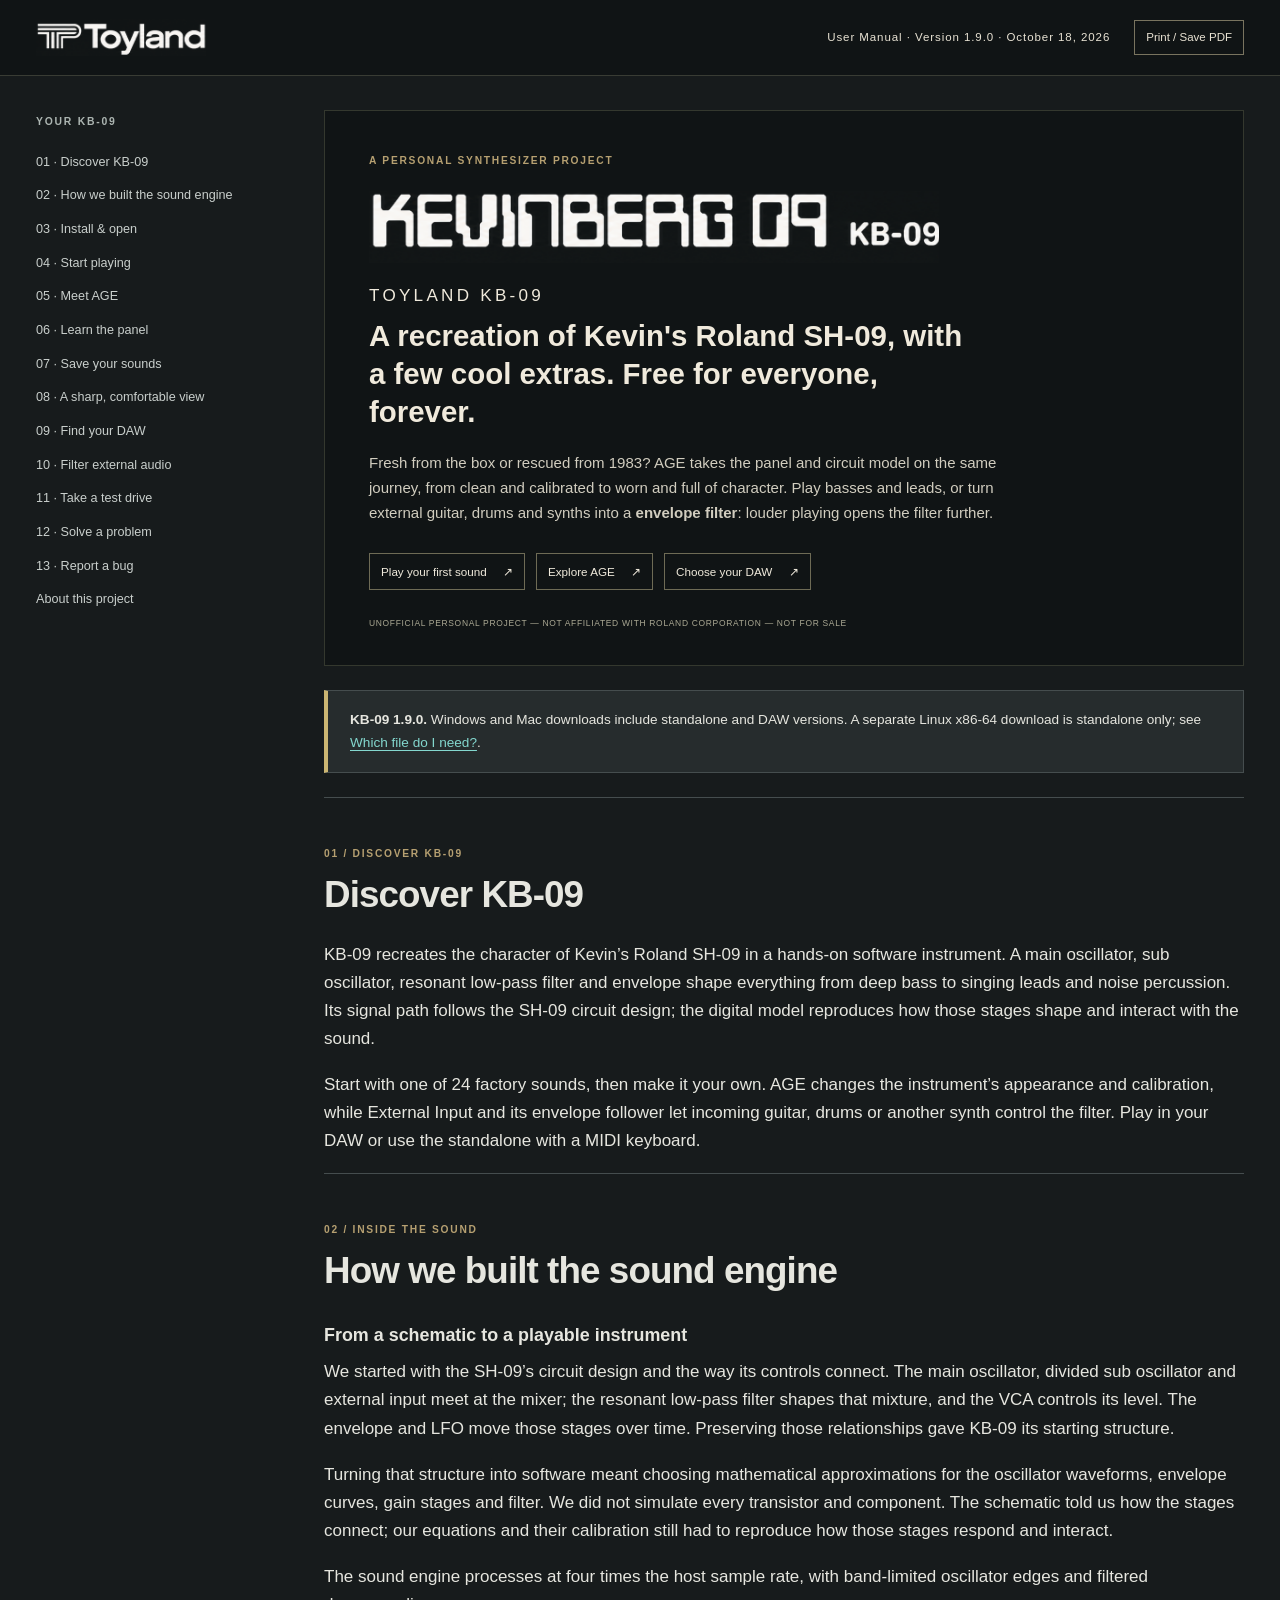
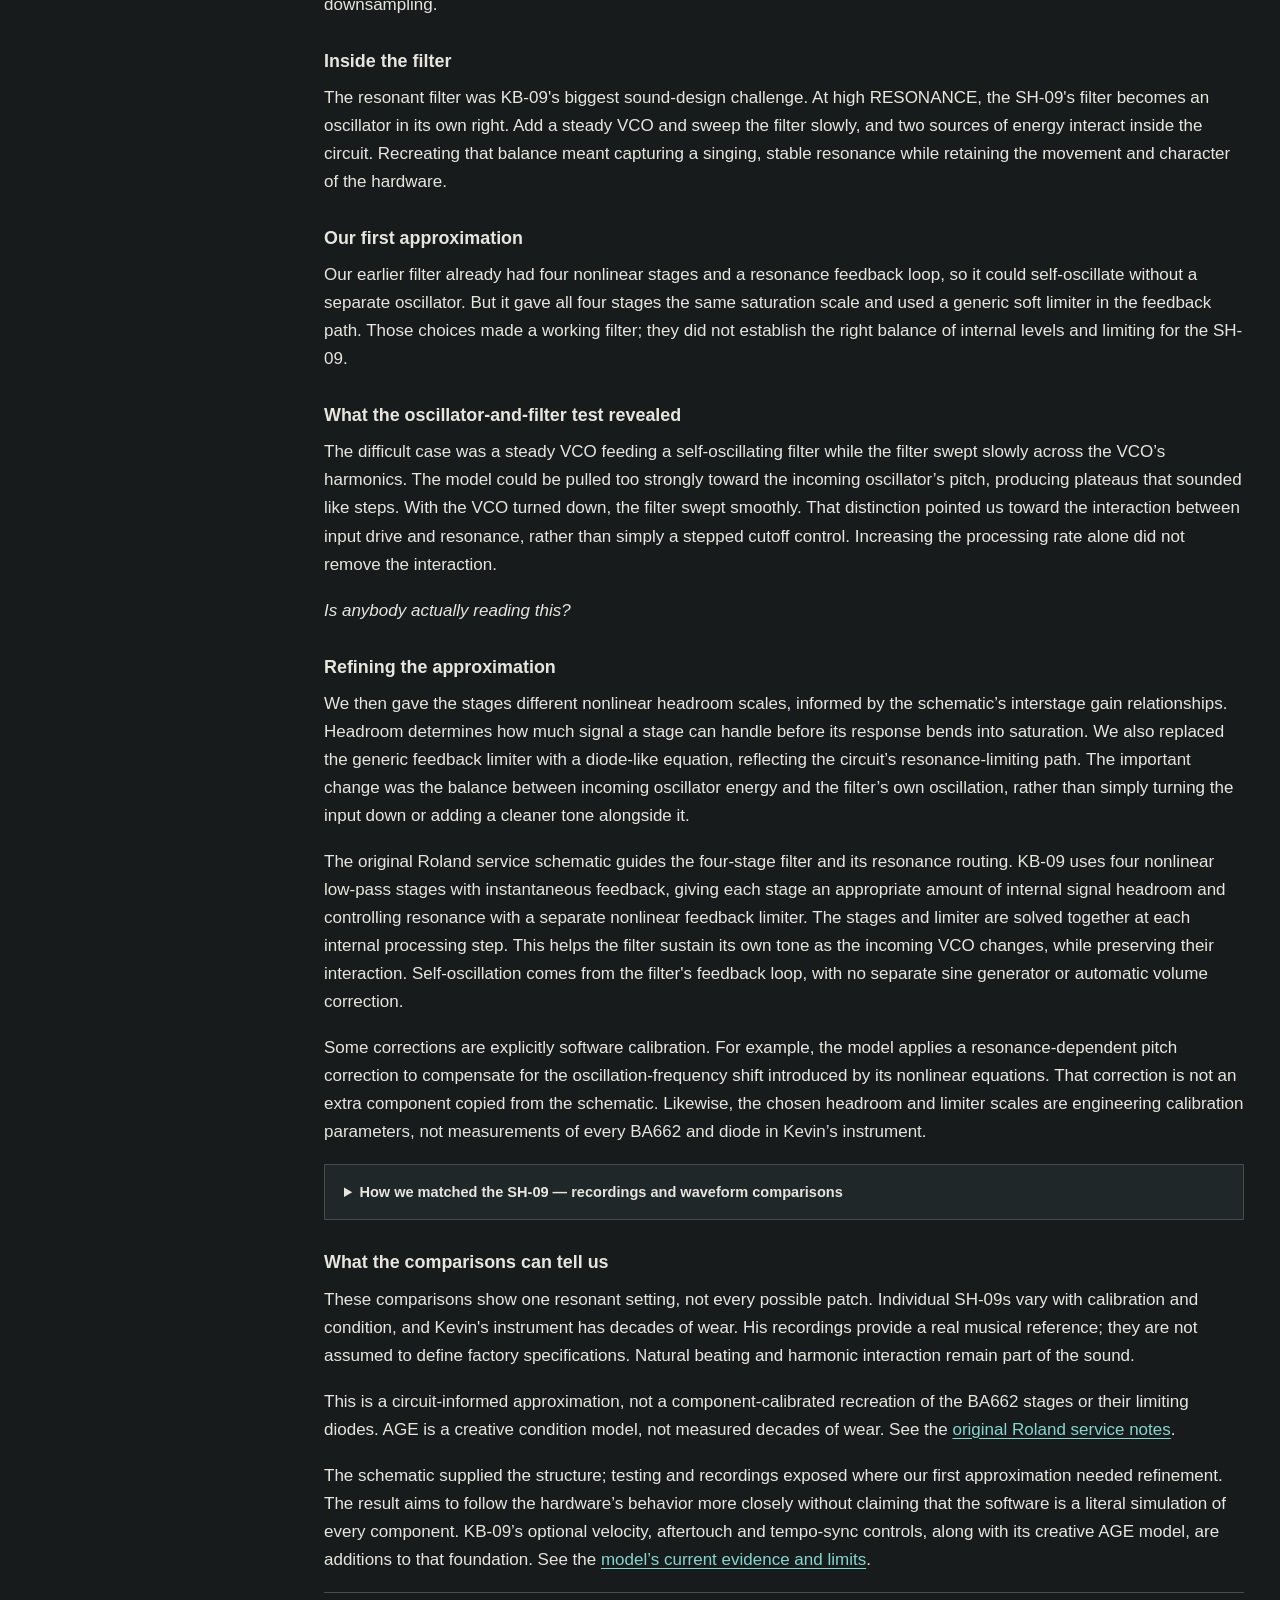
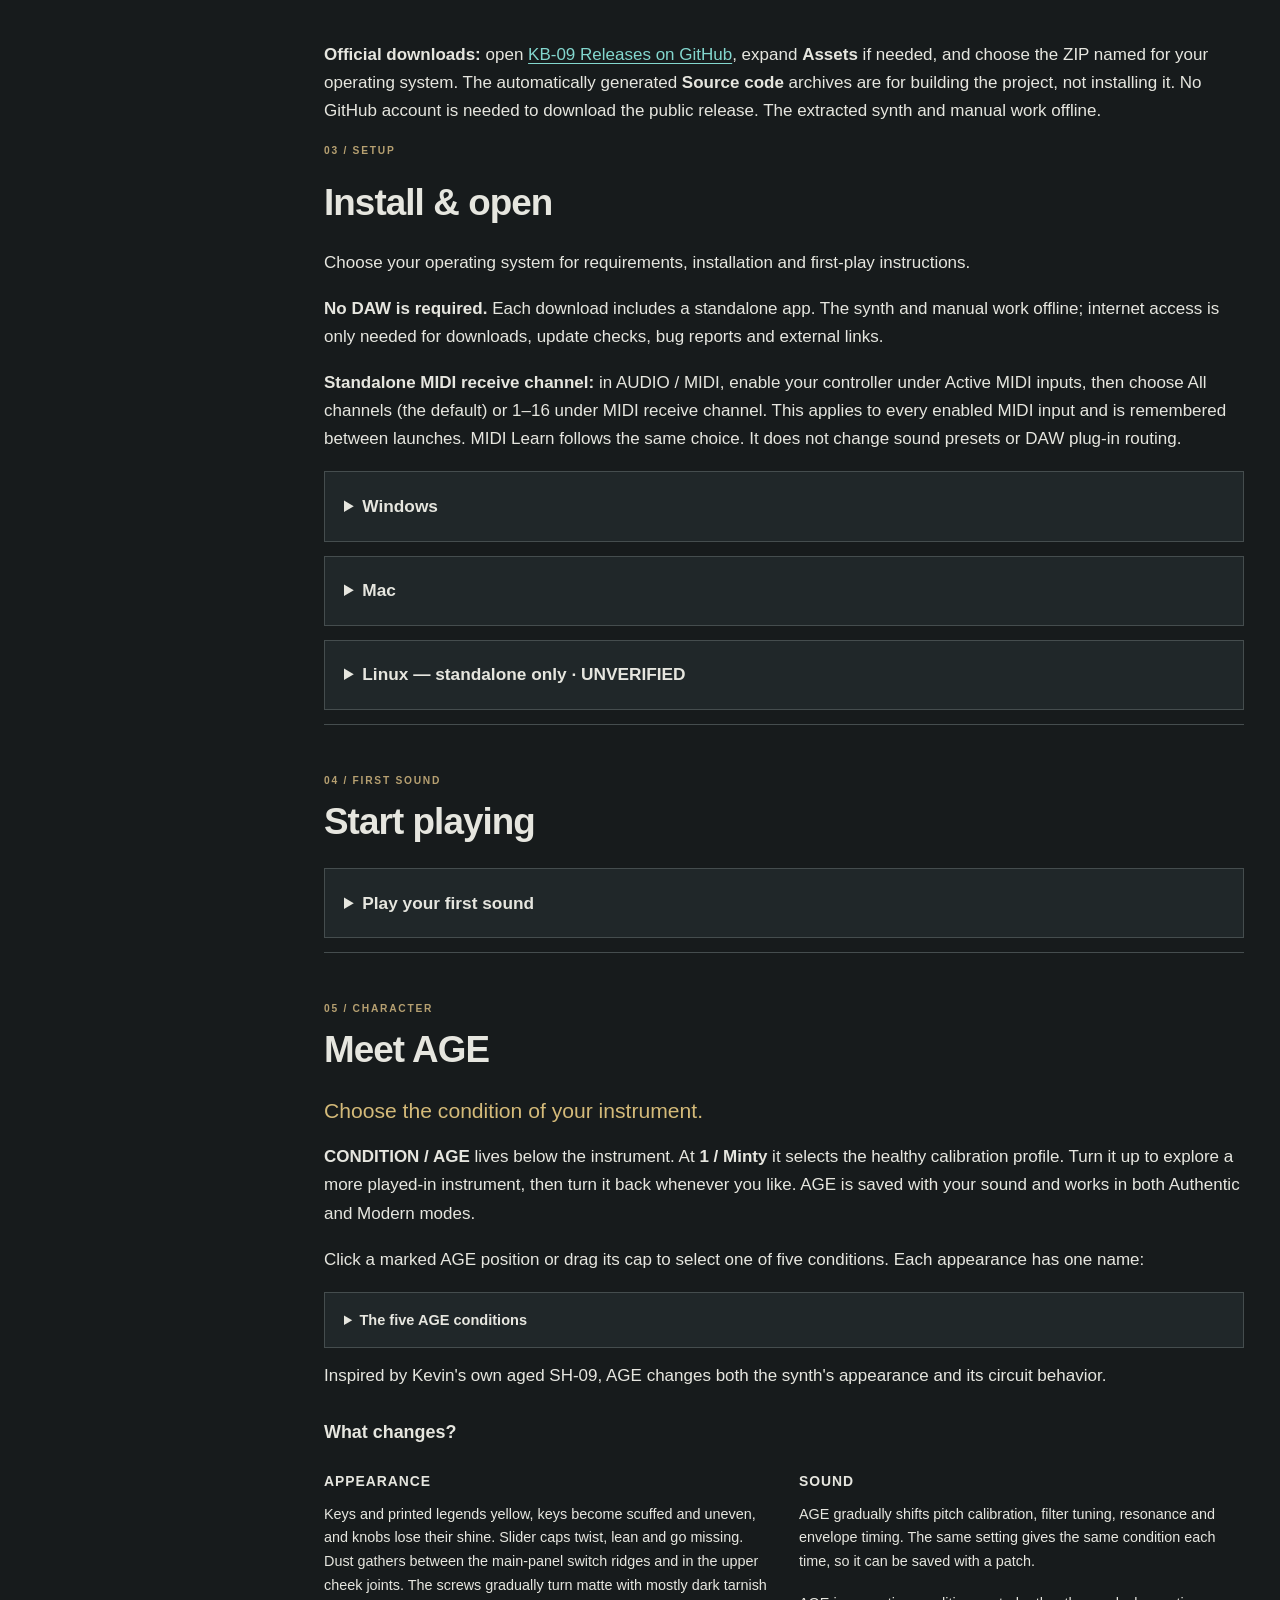
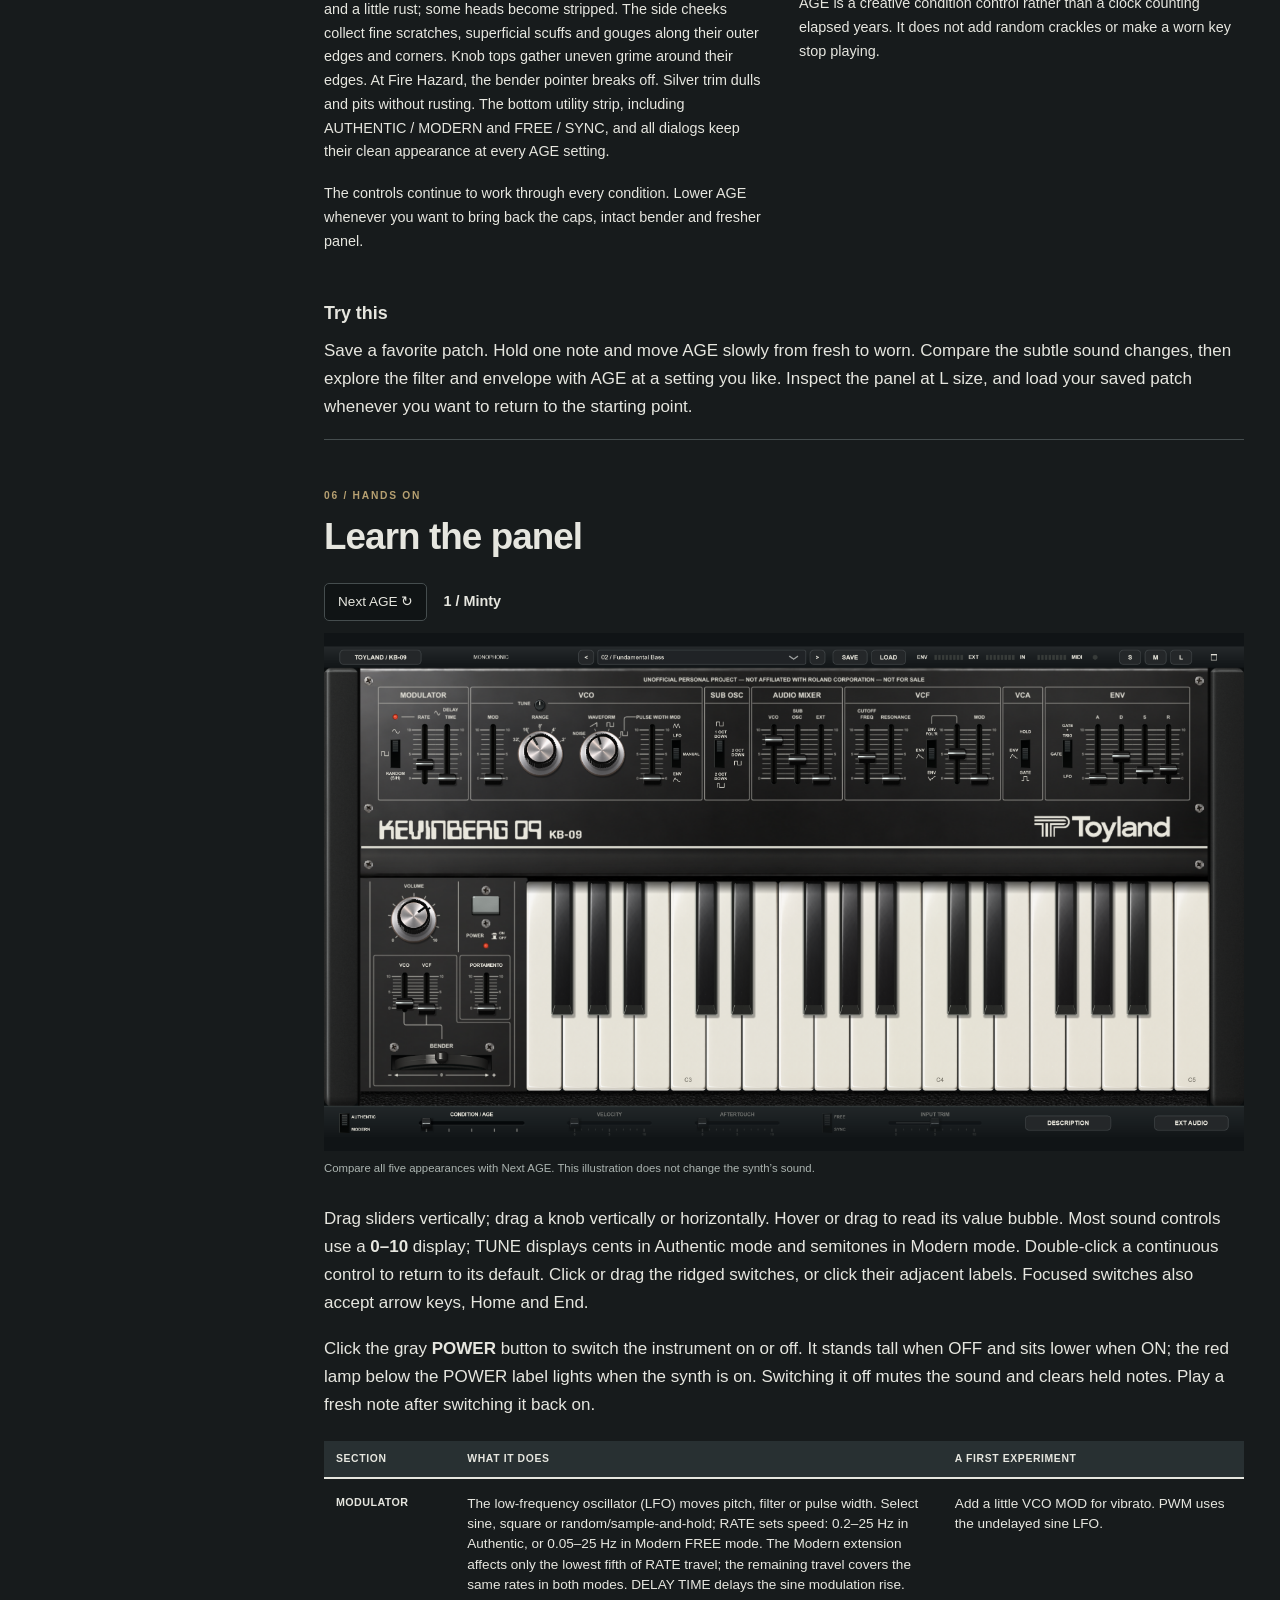
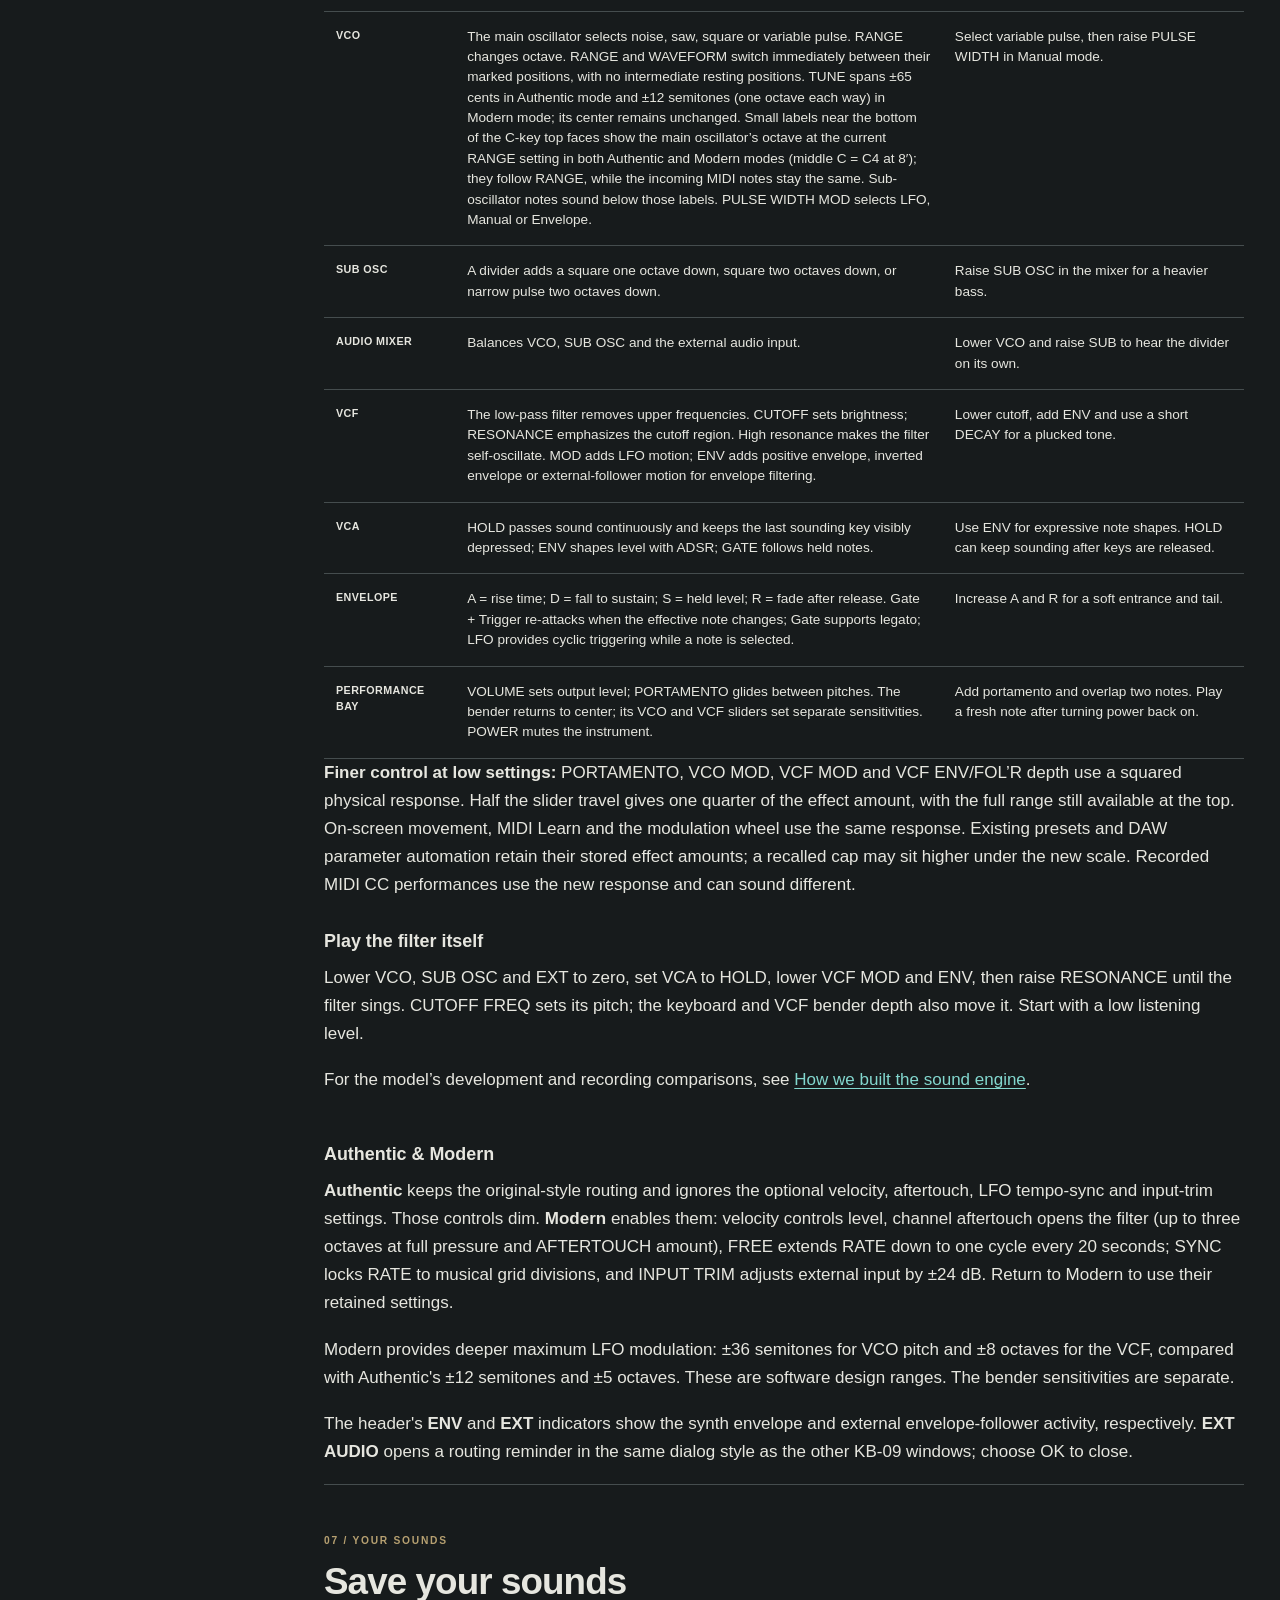
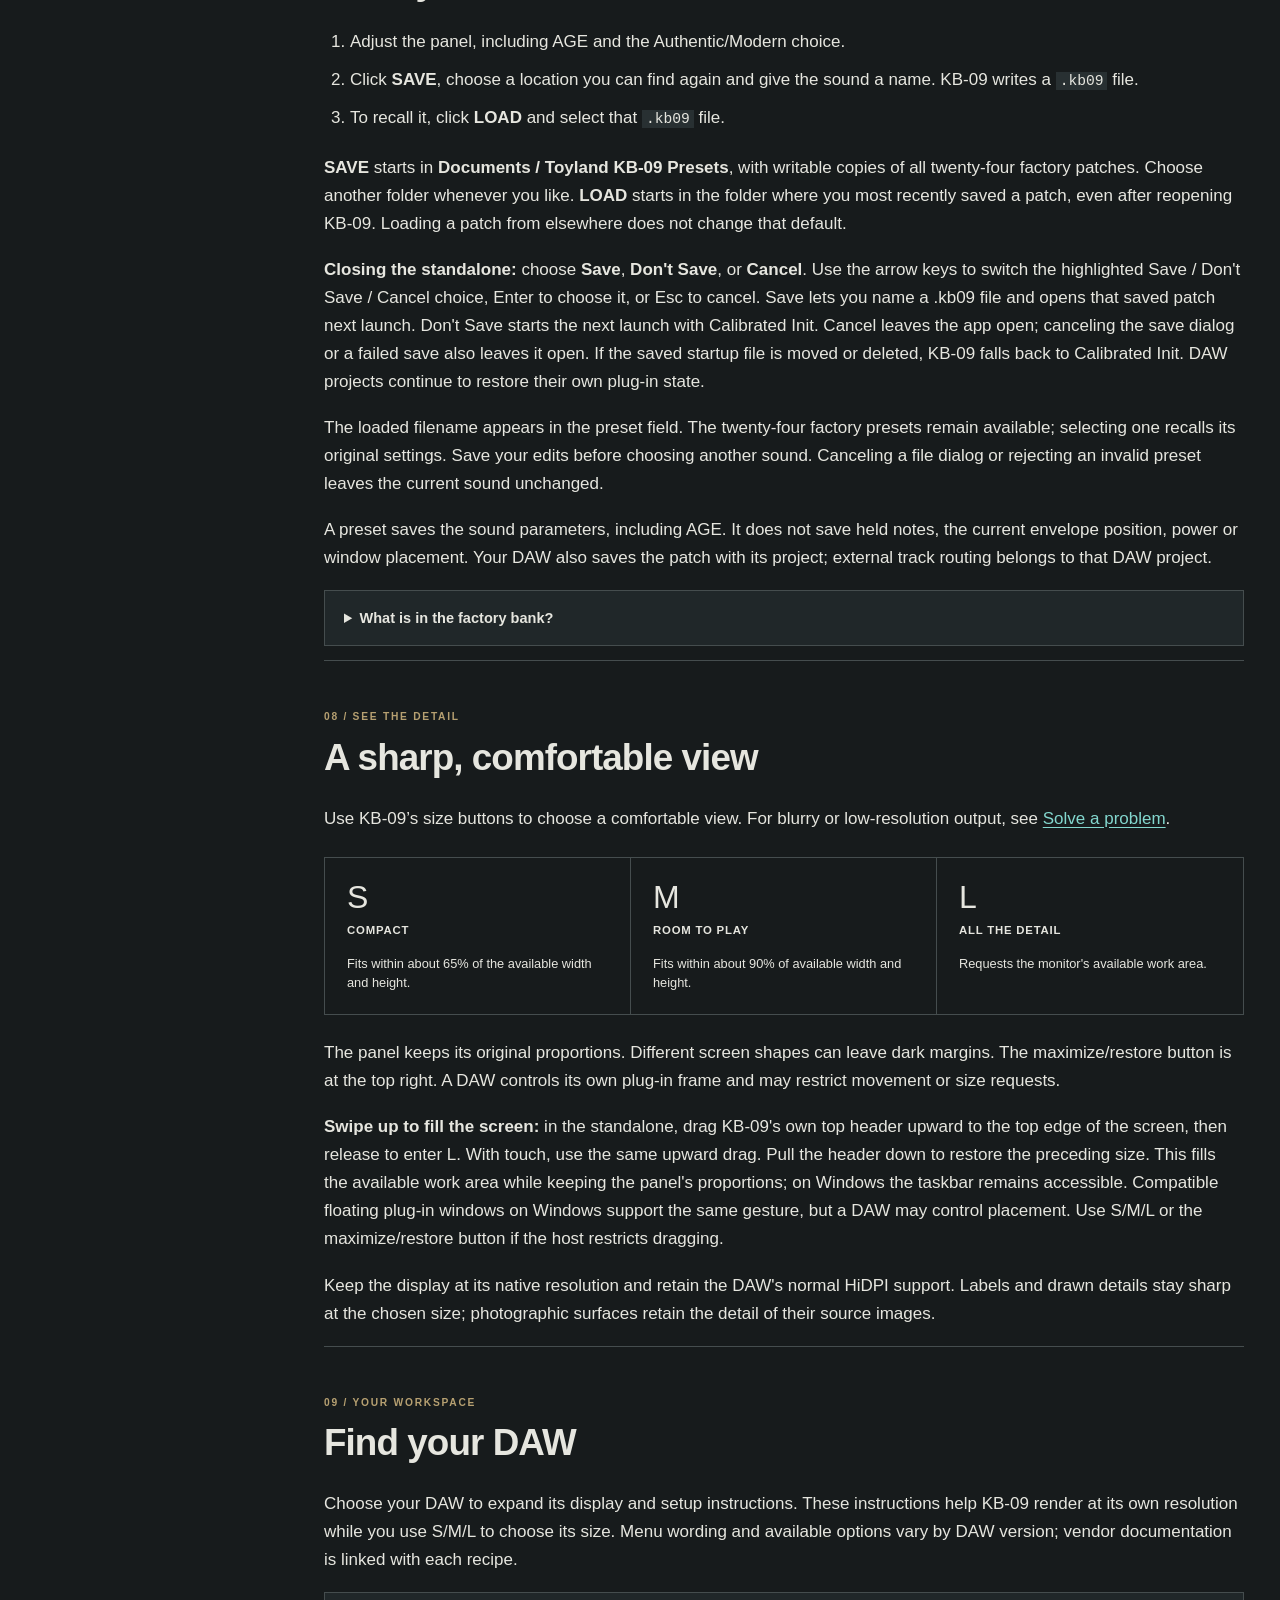
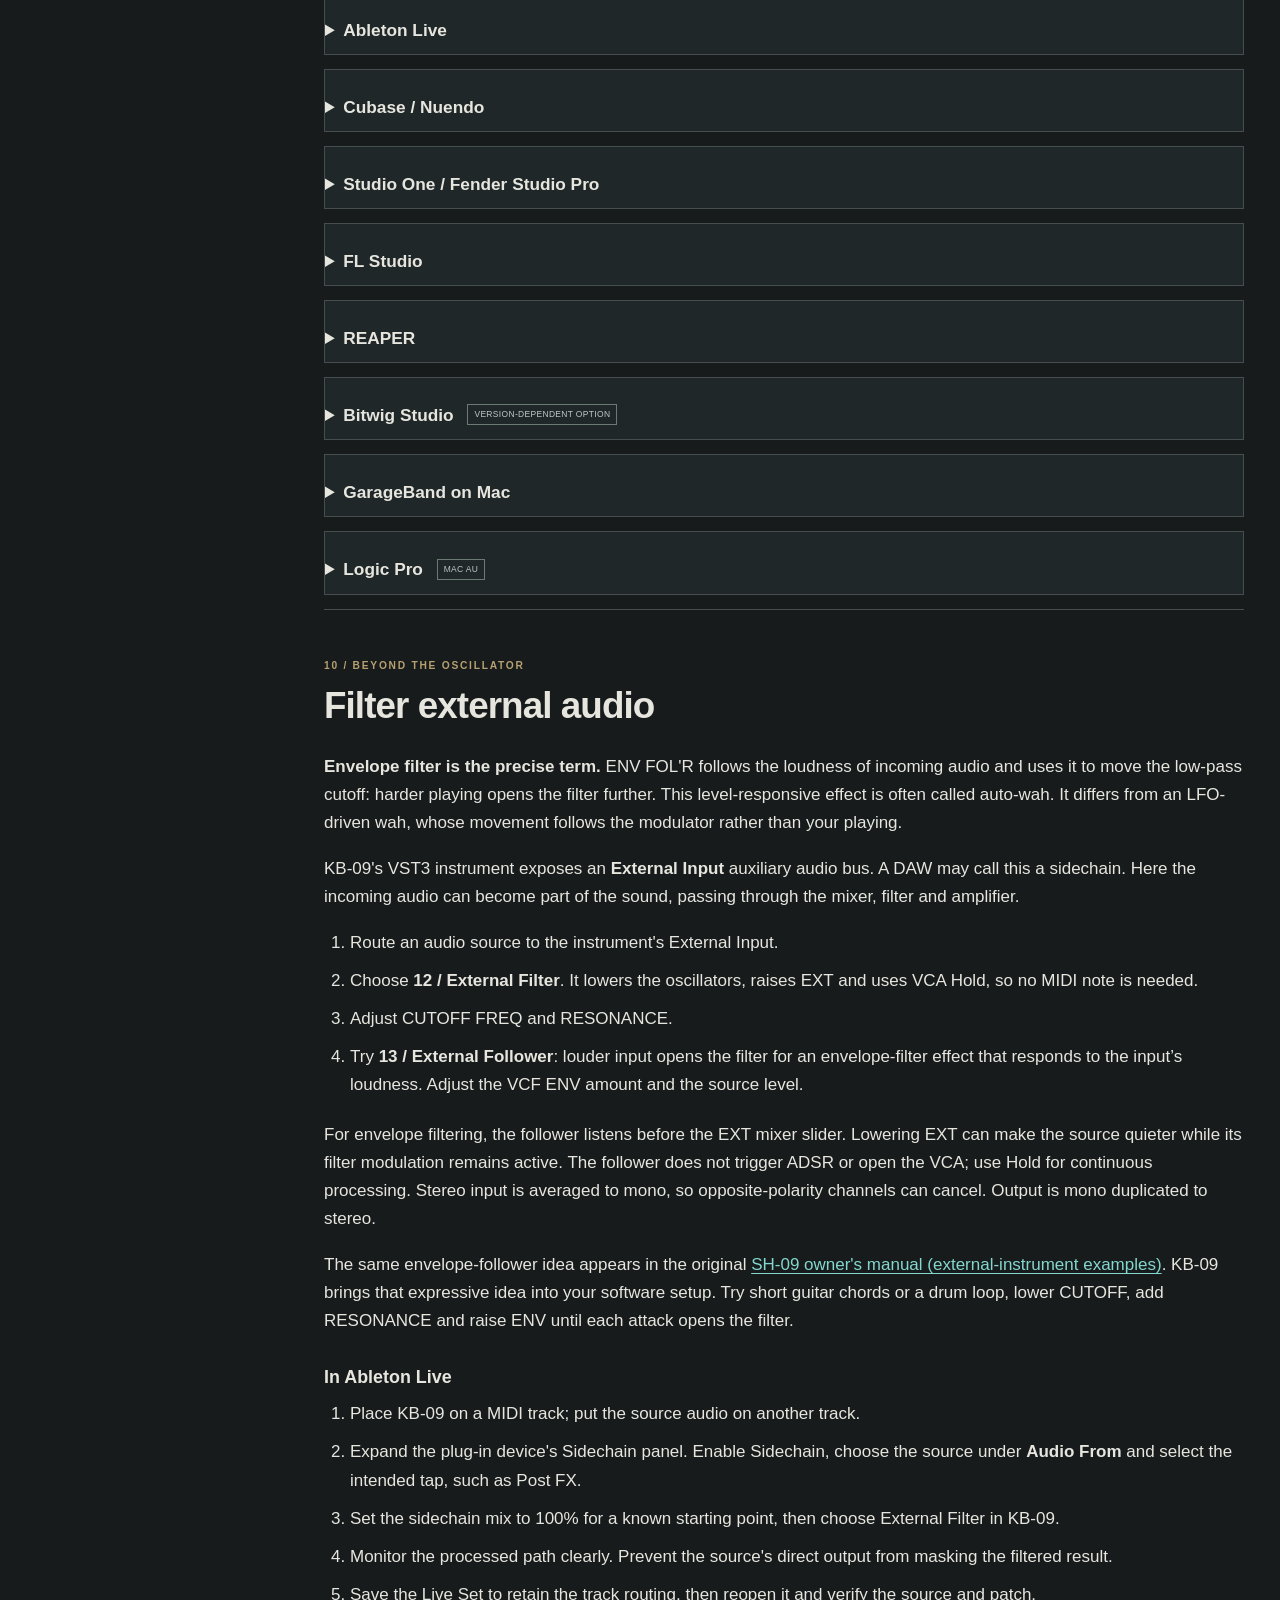
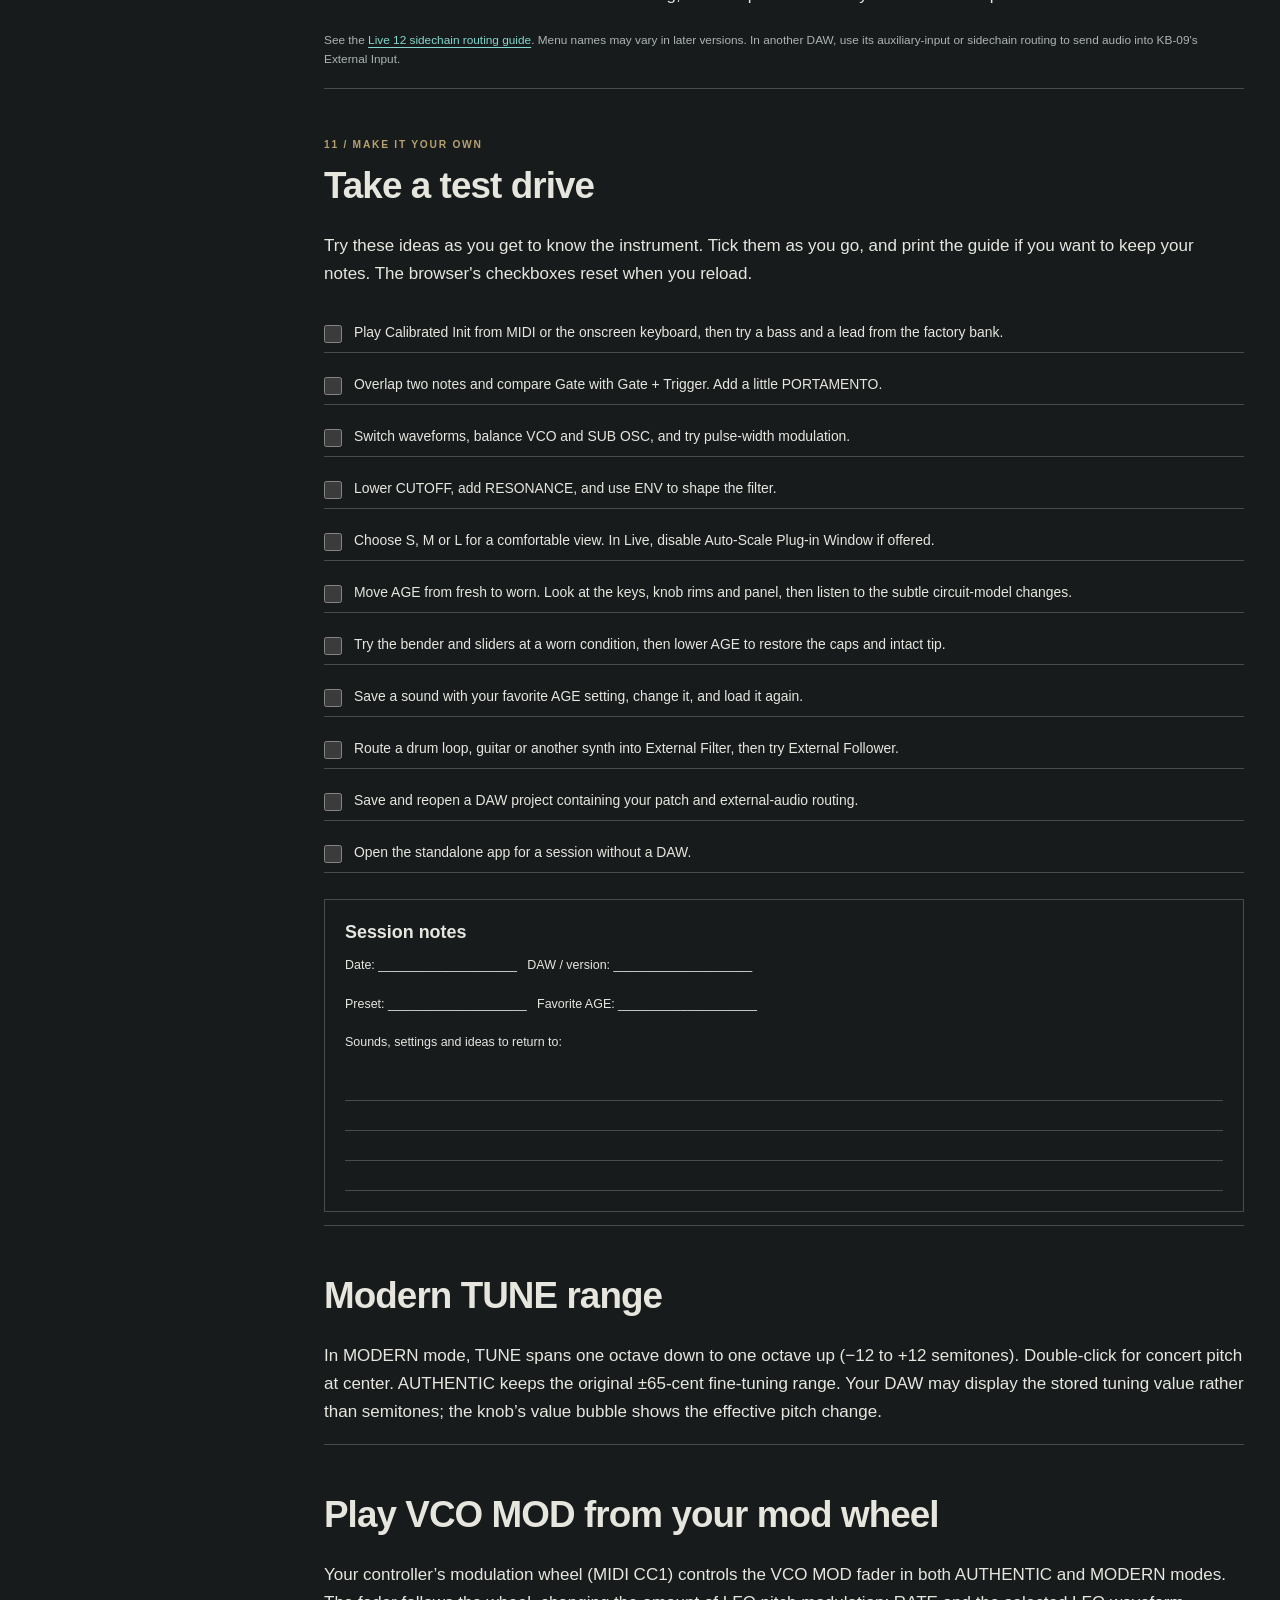
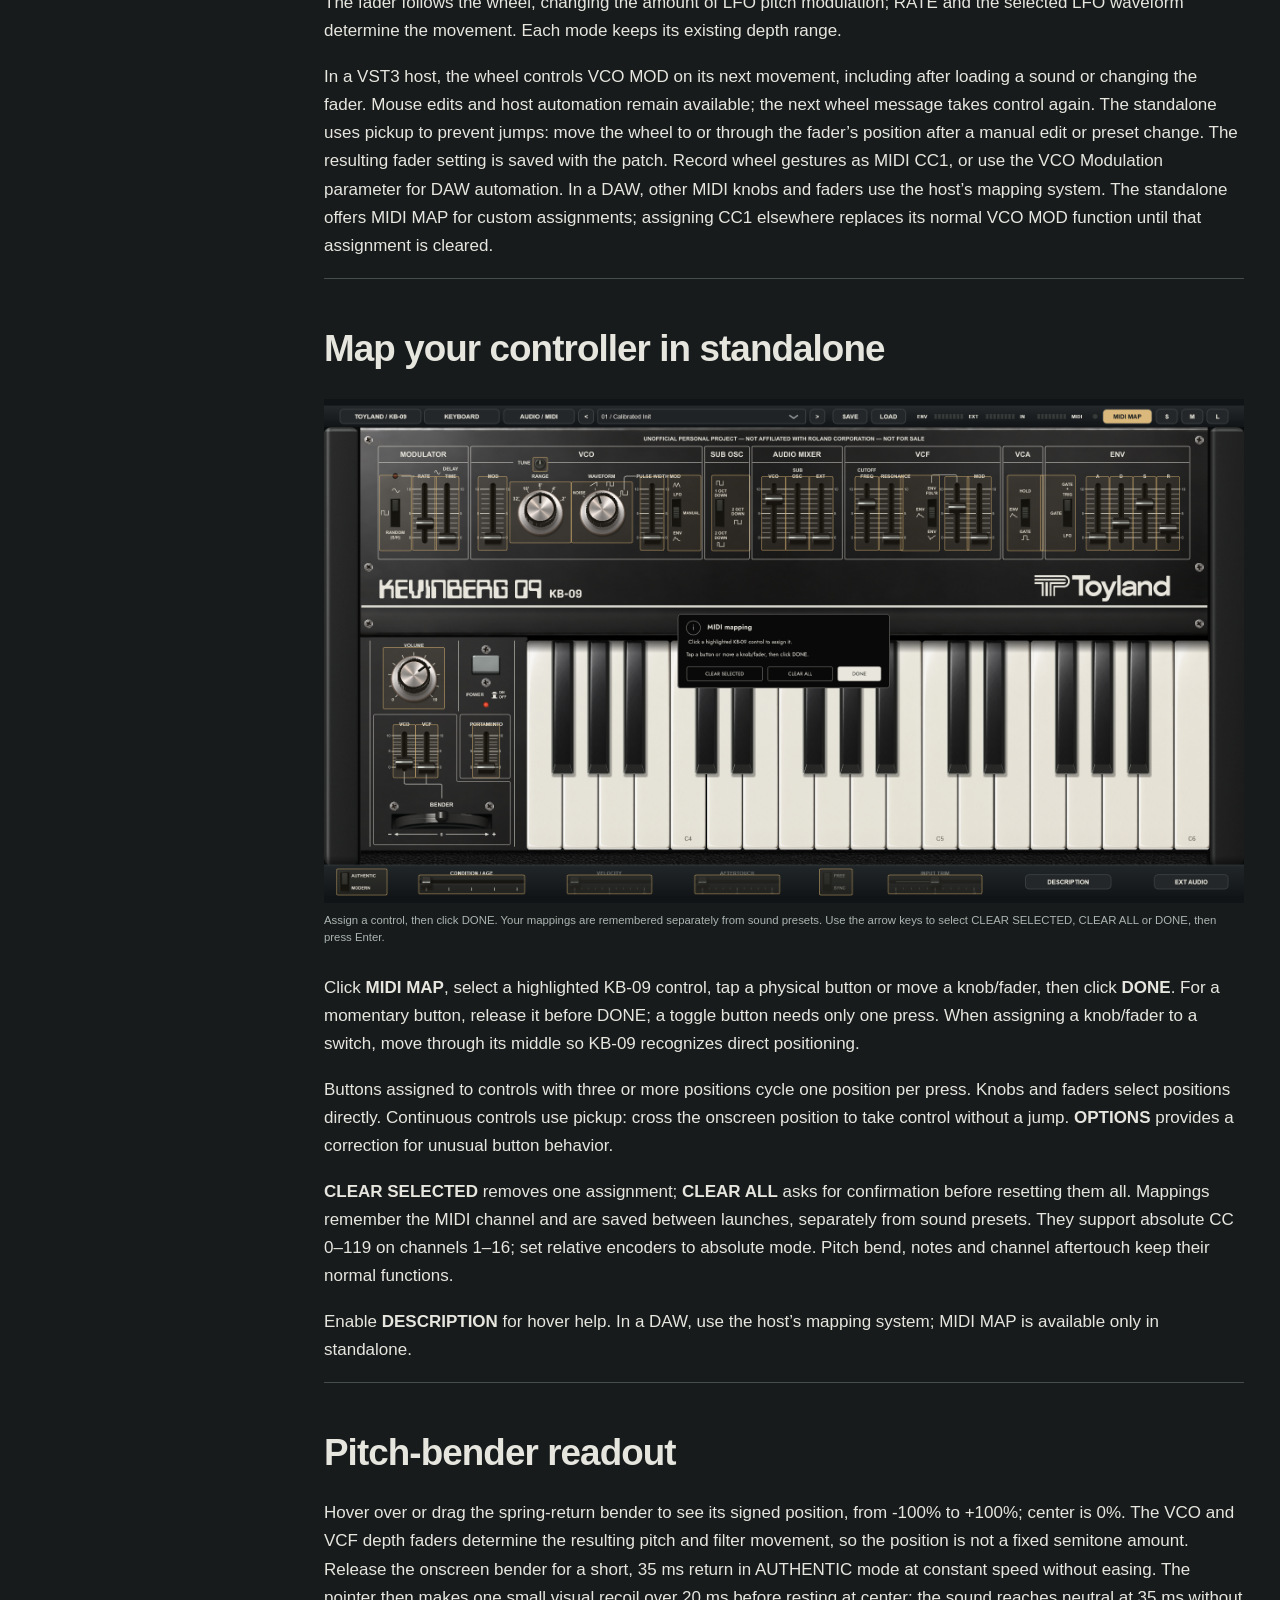
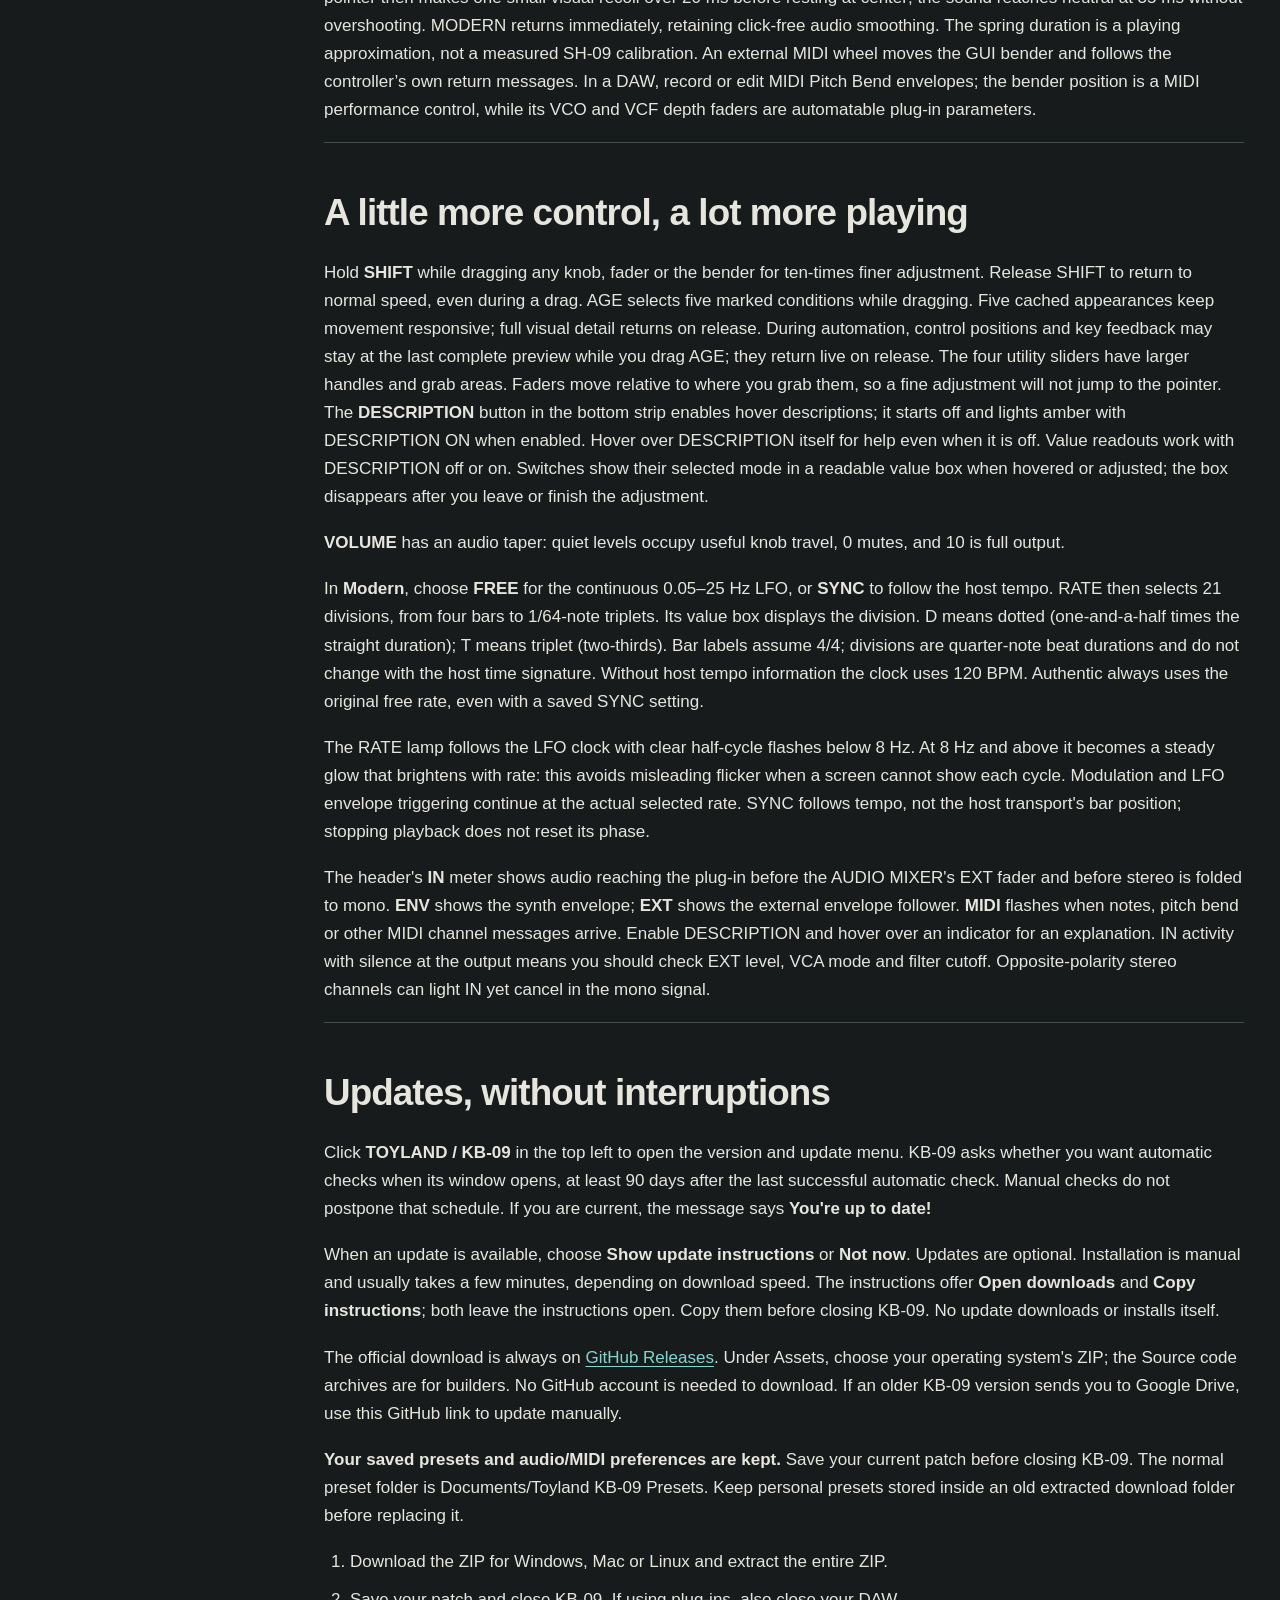
==== commit b6c258b7: "Refresh sound-model evidence and replace website close-up with recording story [skip ci]" ====
--- a/docs/manual/index.html
+++ b/docs/manual/index.html
@@ -81,7 +81,7 @@
   <h3>What the comparisons can tell us</h3>
   <p>These comparisons show one resonant setting, not every possible patch. Individual SH-09s vary with calibration and condition, and Kevin's instrument has decades of wear. His recordings provide a real musical reference; they are not assumed to define factory specifications. Natural beating and harmonic interaction remain part of the sound.</p>
   <p>This is a circuit-informed approximation, not a component-calibrated recreation of the BA662 stages or their limiting diodes. AGE is a creative condition model, not measured decades of wear. See the <a href="https://synthfool.com/docs/Roland/SH_Series/Roland%20SH09%20Service%20Manual.pdf">original Roland service notes</a>.</p>
-  <p>The schematic supplied the structure; testing and recordings exposed where our first approximation needed refinement. The result aims to follow the hardware’s behavior more closely without claiming that the software is a literal simulation of every component. KB-09’s optional velocity, aftertouch and tempo-sync controls, along with its creative AGE model, are additions to that foundation.</p>
+  <p>The schematic supplied the structure; testing and recordings exposed where our first approximation needed refinement. The result aims to follow the hardware’s behavior more closely without claiming that the software is a literal simulation of every component. KB-09’s optional velocity, aftertouch and tempo-sync controls, along with its creative AGE model, are additions to that foundation. See the <a href="https://github.com/kevinberg84/toyland-kb09/blob/main/docs/FIDELITY.md">model’s current evidence and limits</a>.</p>
 </section>
 
 <section id="install"><p><strong>Official downloads:</strong> open <a href="https://github.com/kevinberg84/toyland-kb09/releases/latest">KB-09 Releases on GitHub</a>, expand <strong>Assets</strong> if needed, and choose the ZIP named for your operating system. The automatically generated <strong>Source code</strong> archives are for building the project, not installing it. No GitHub account is needed to download the public release. The extracted synth and manual work offline.</p>
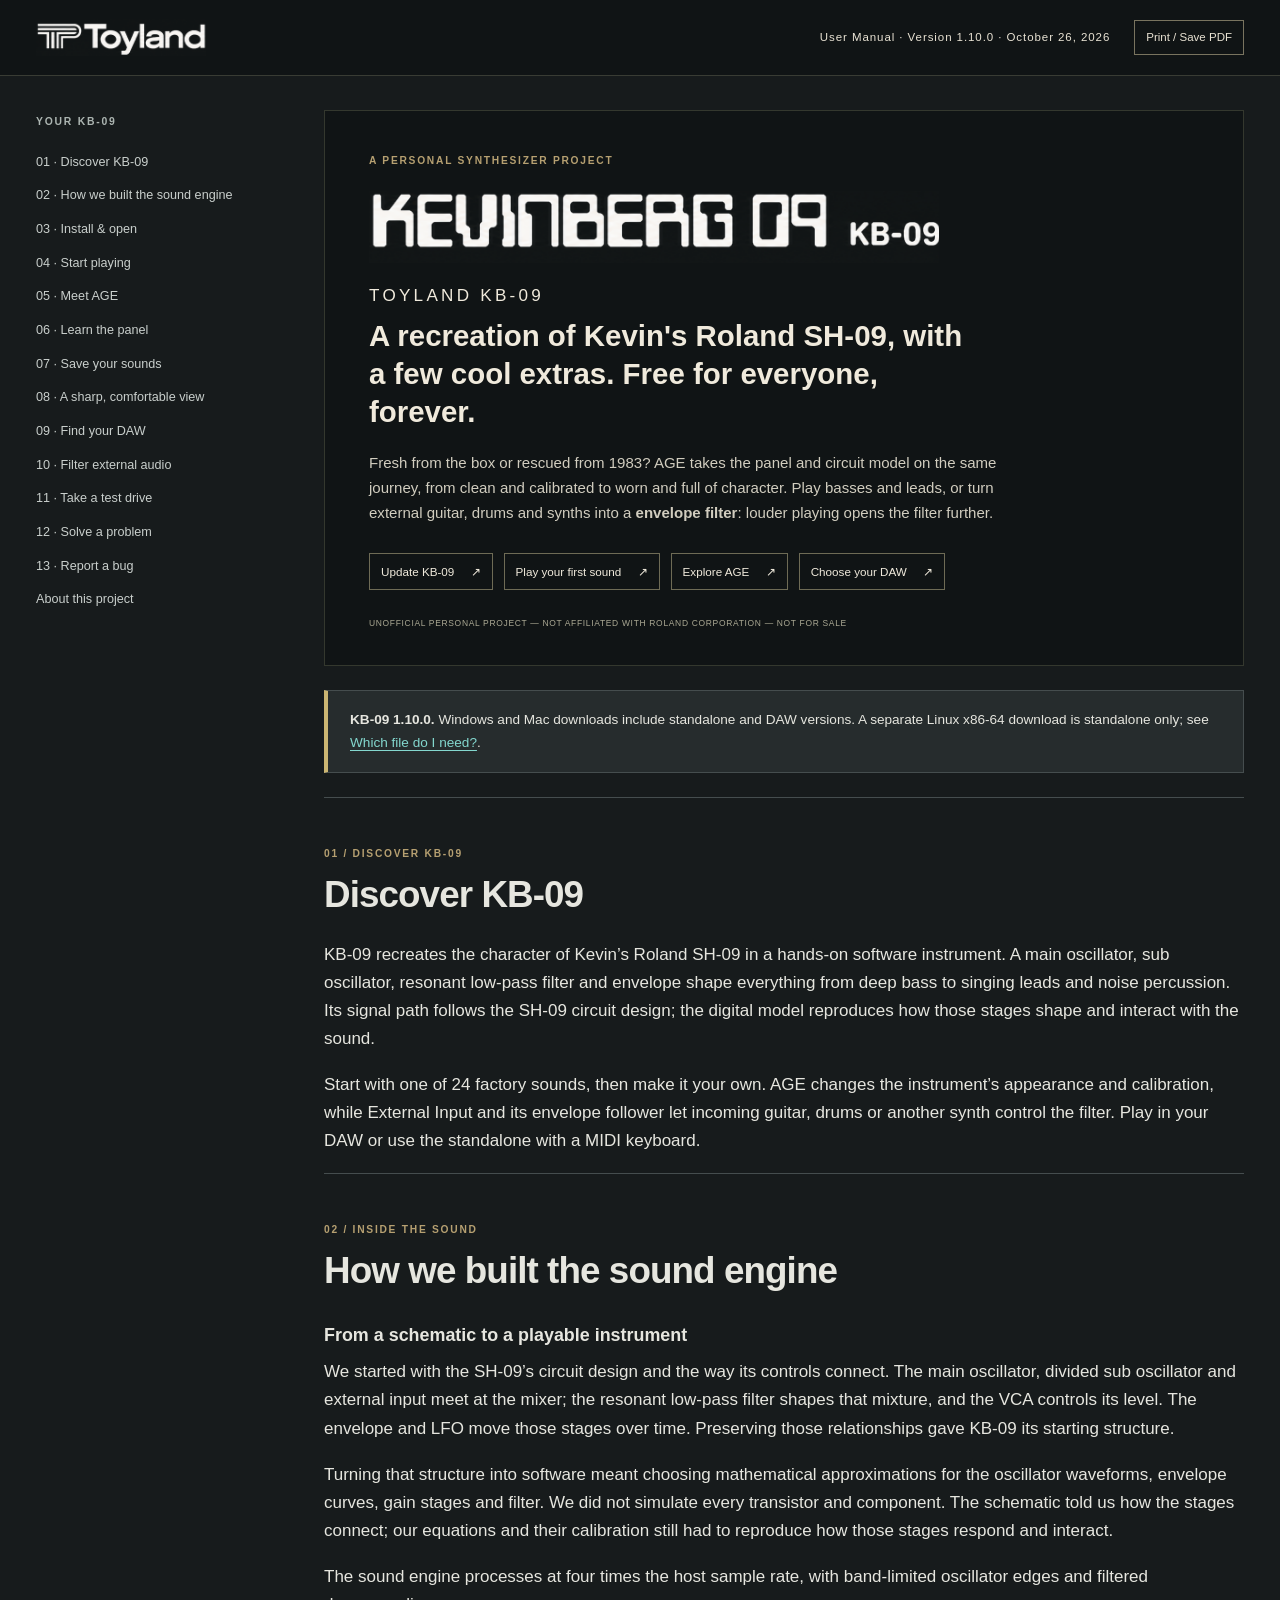
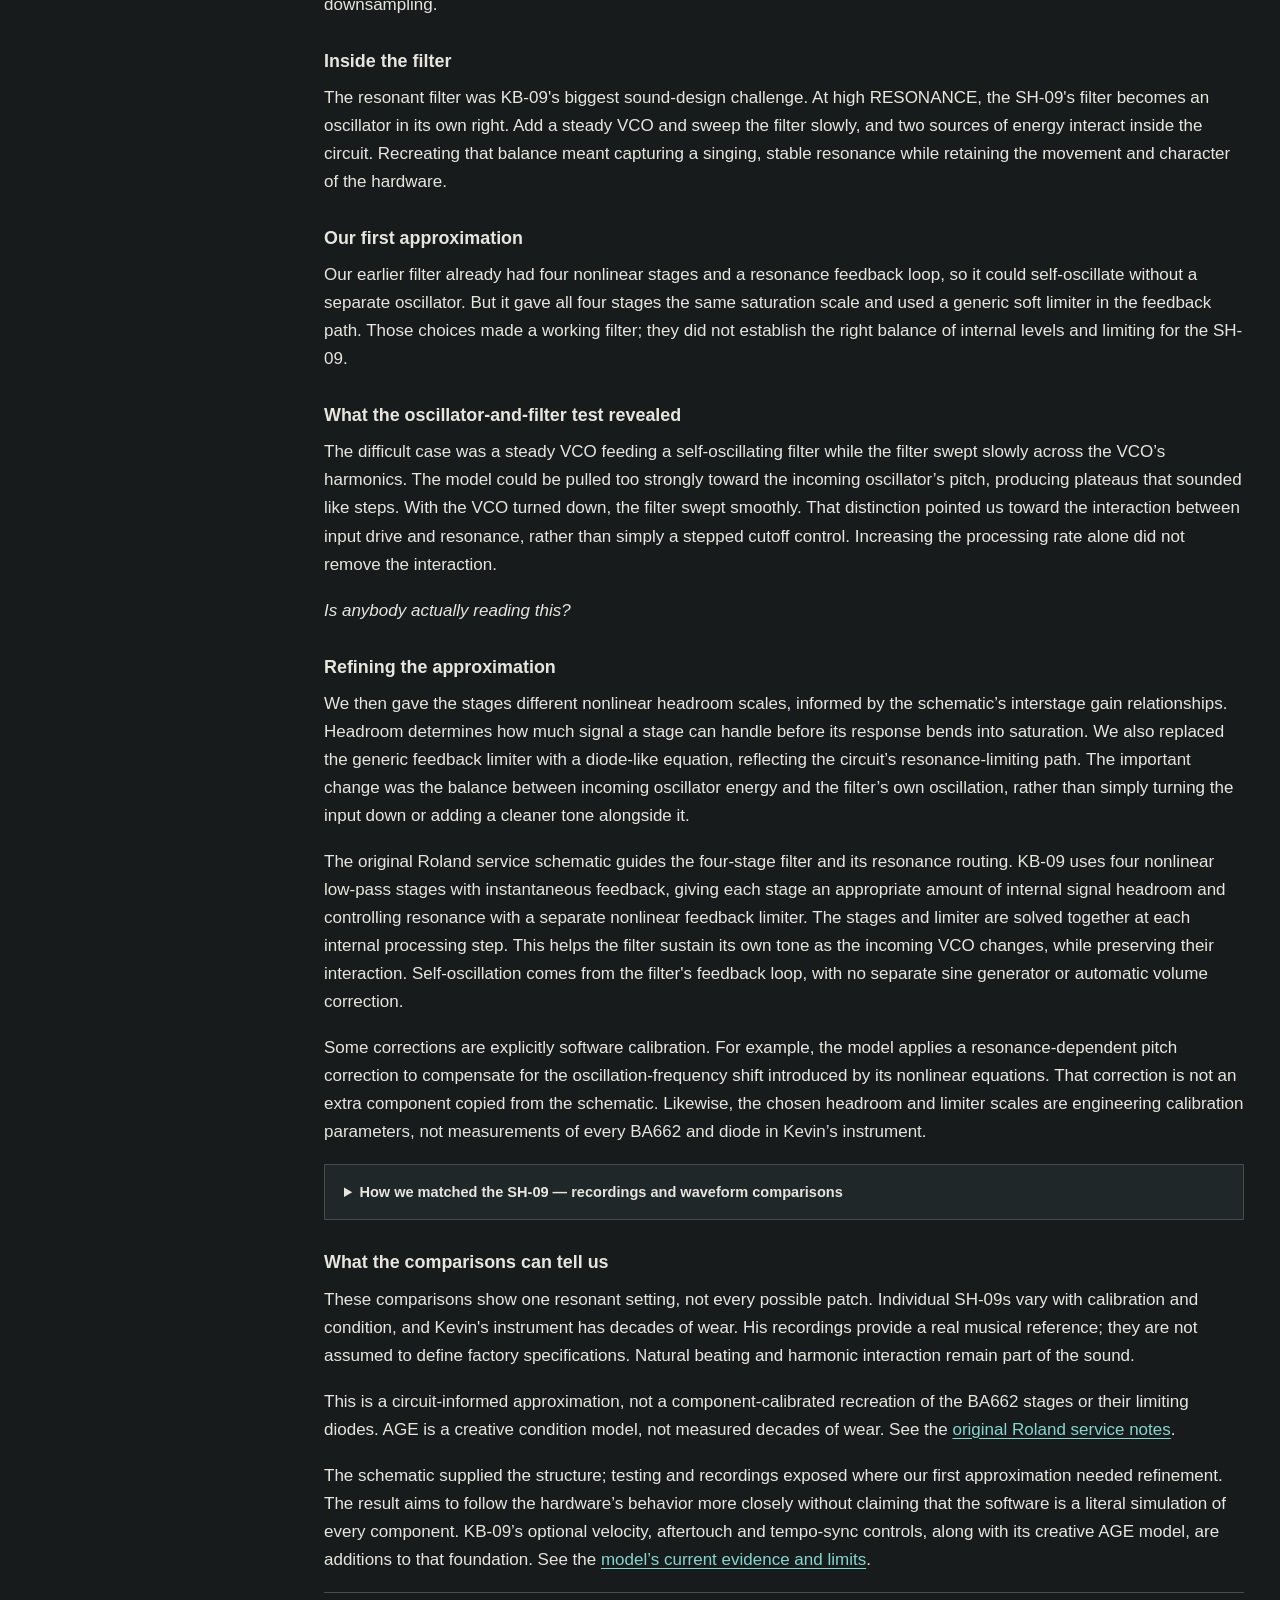
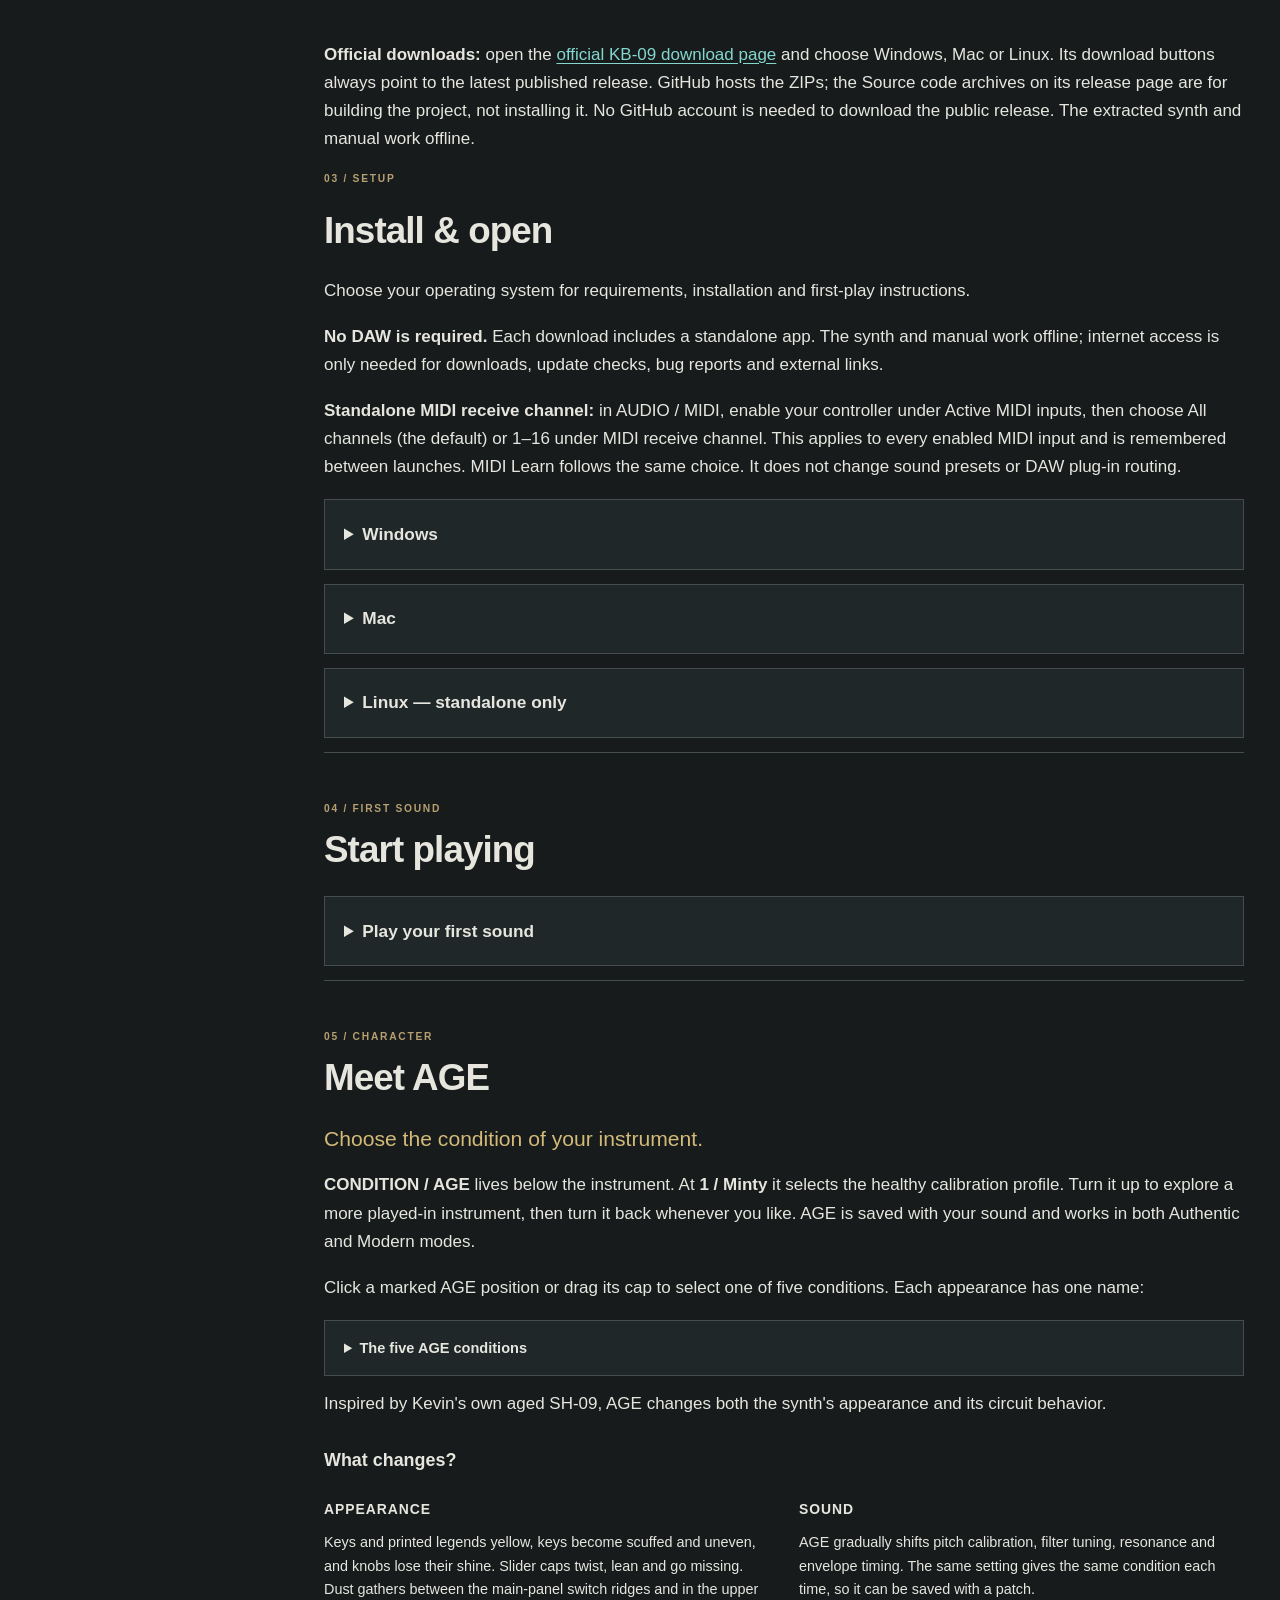
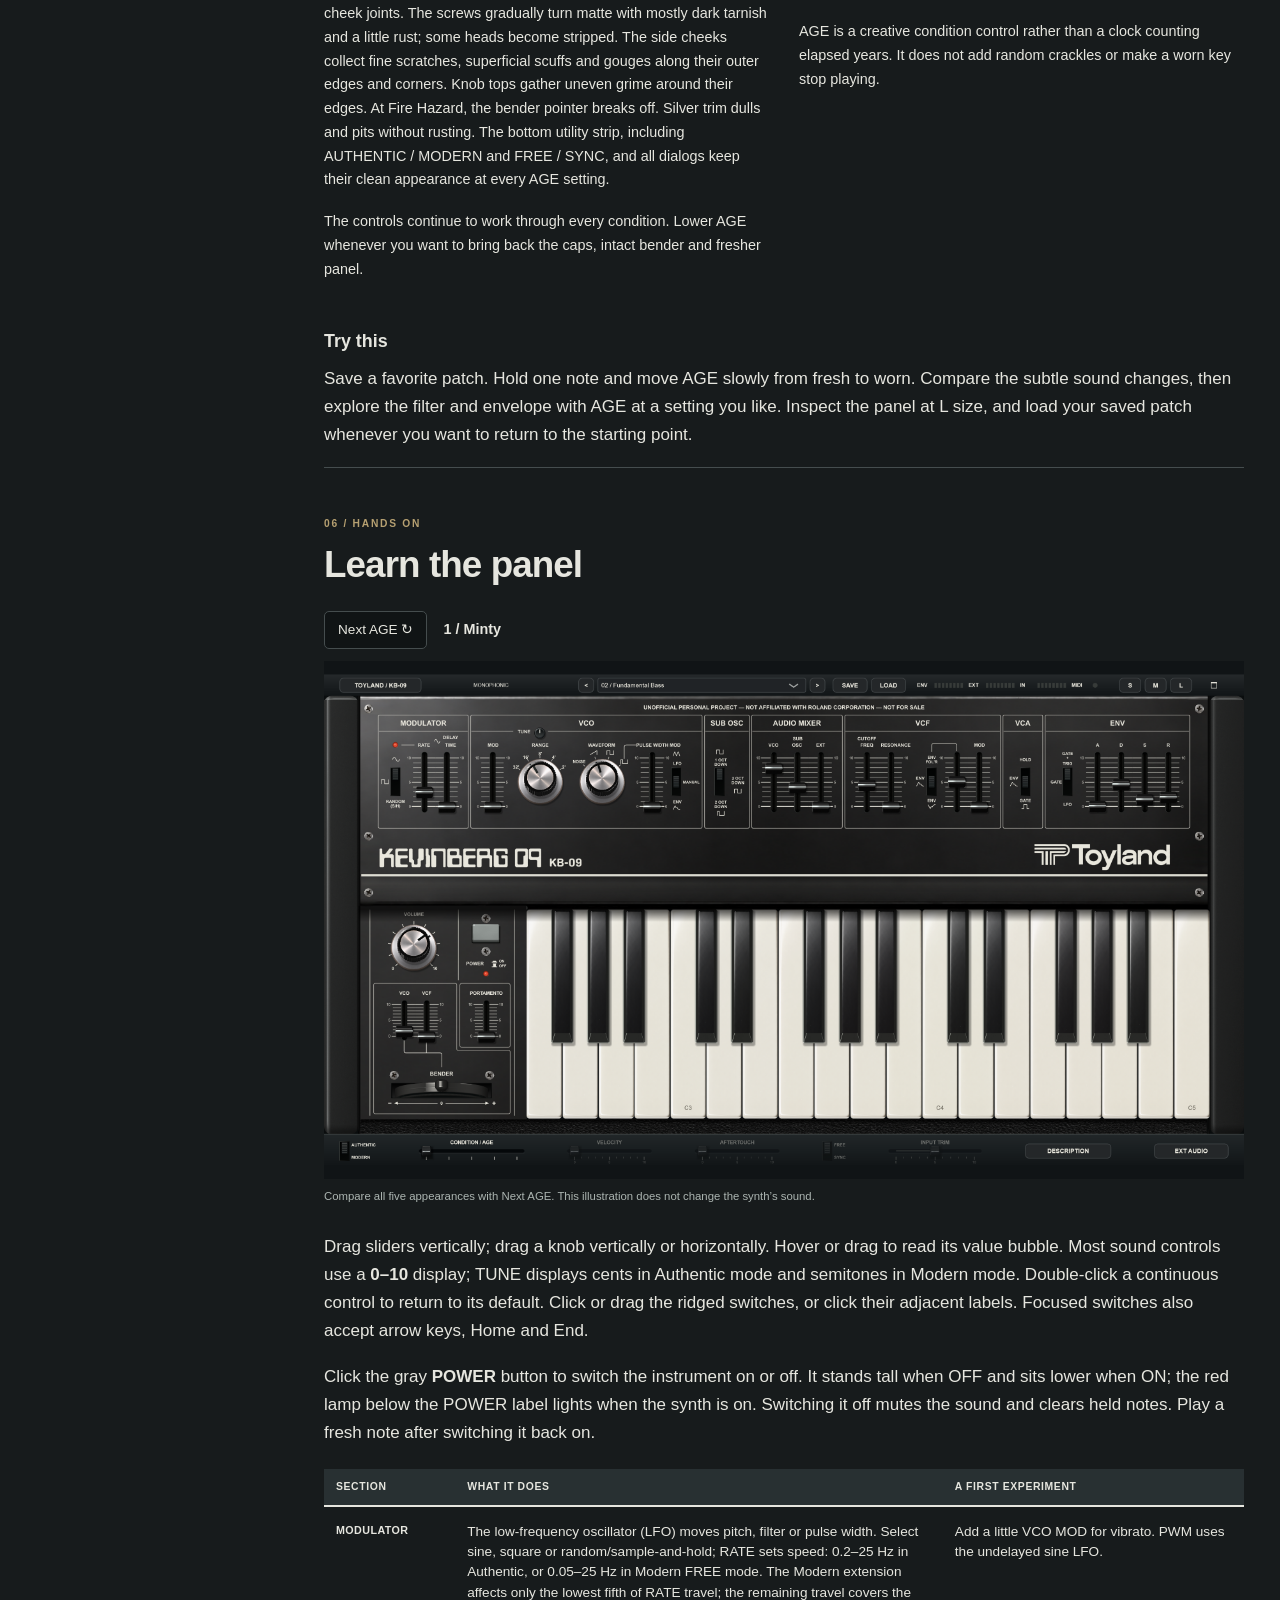
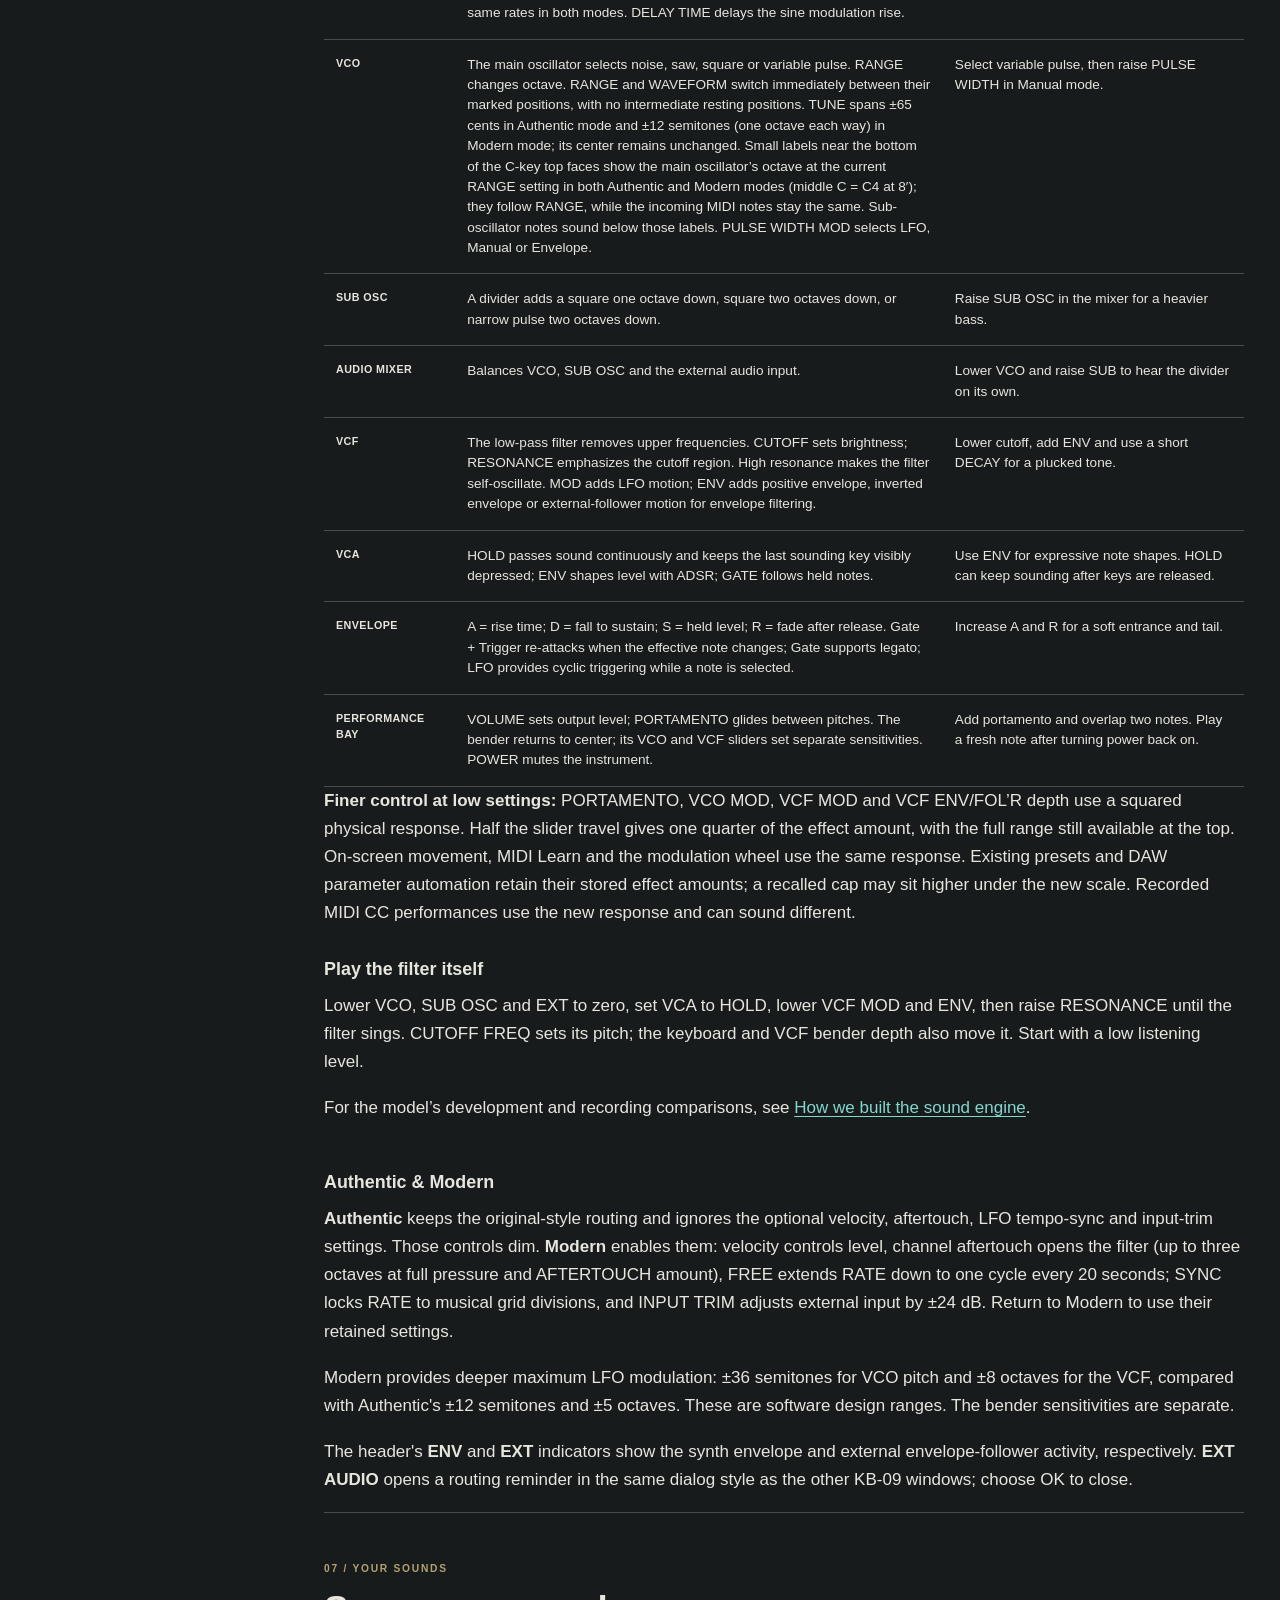
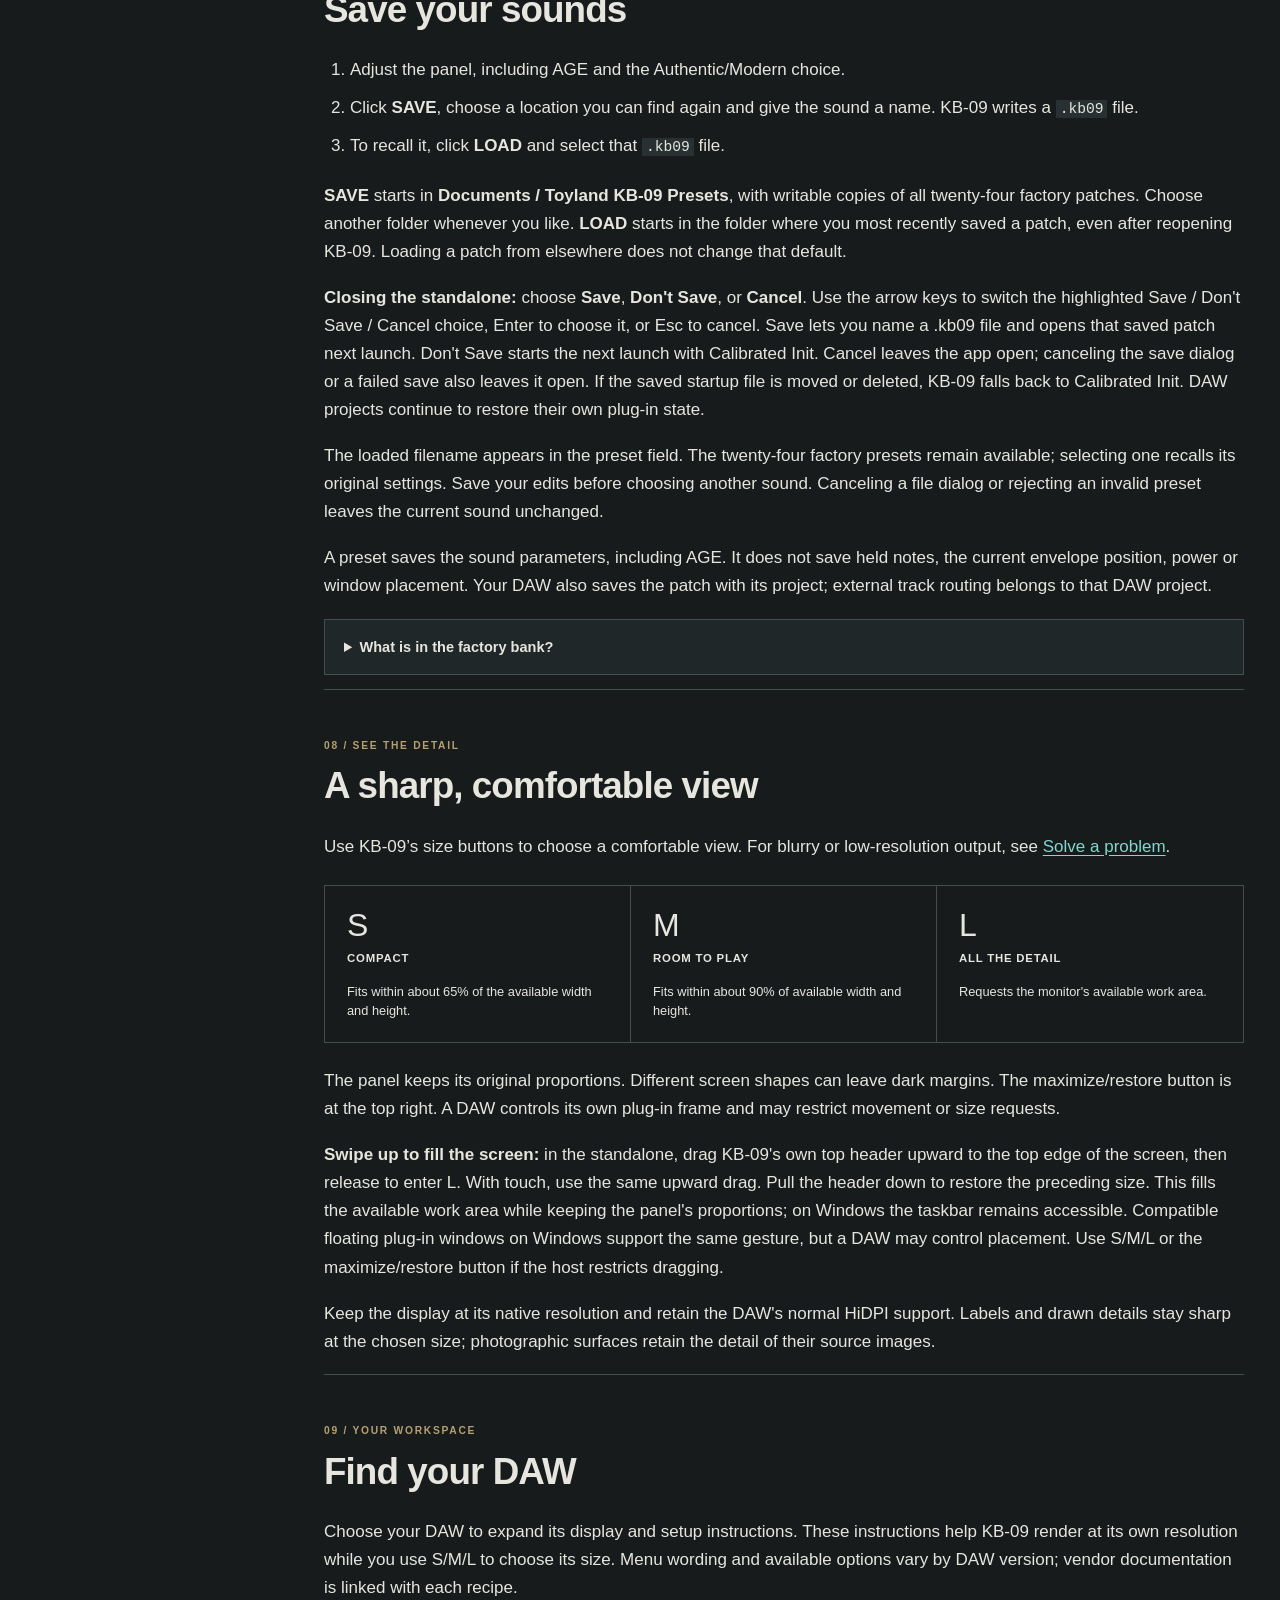
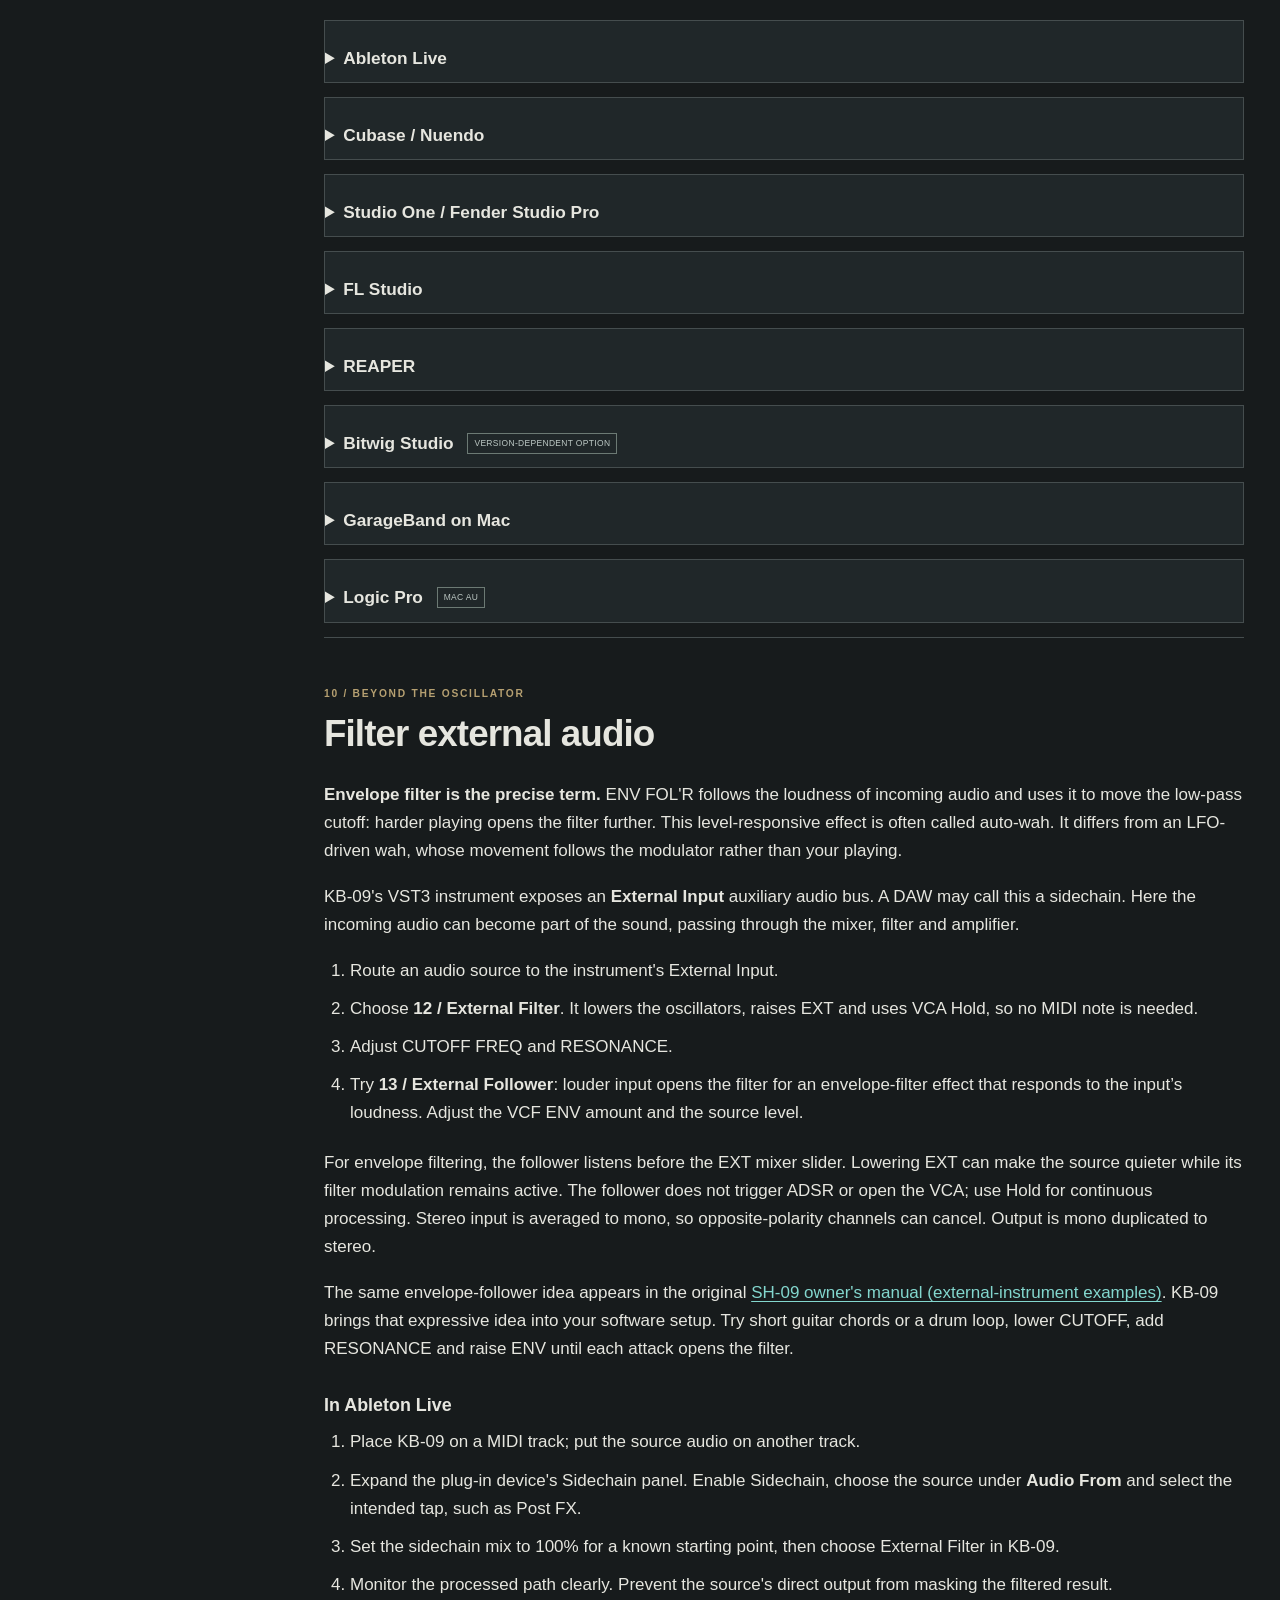
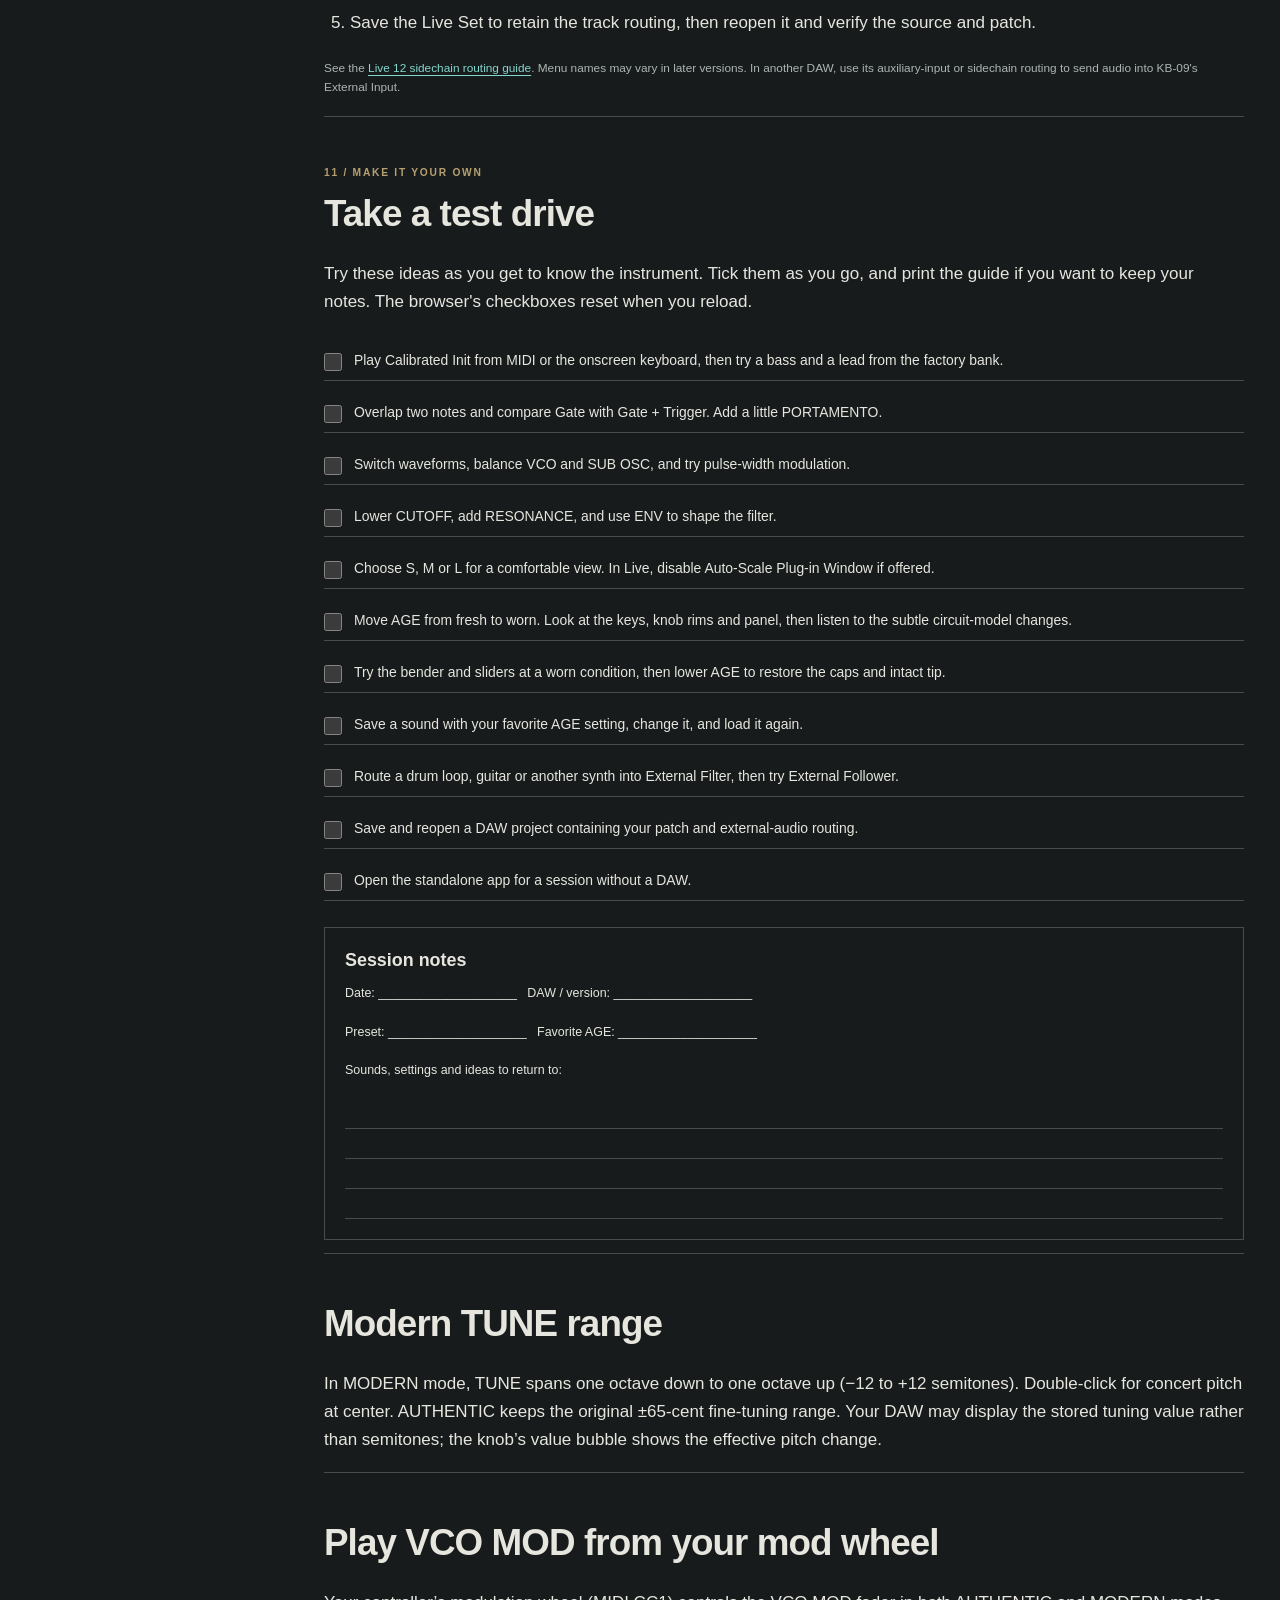
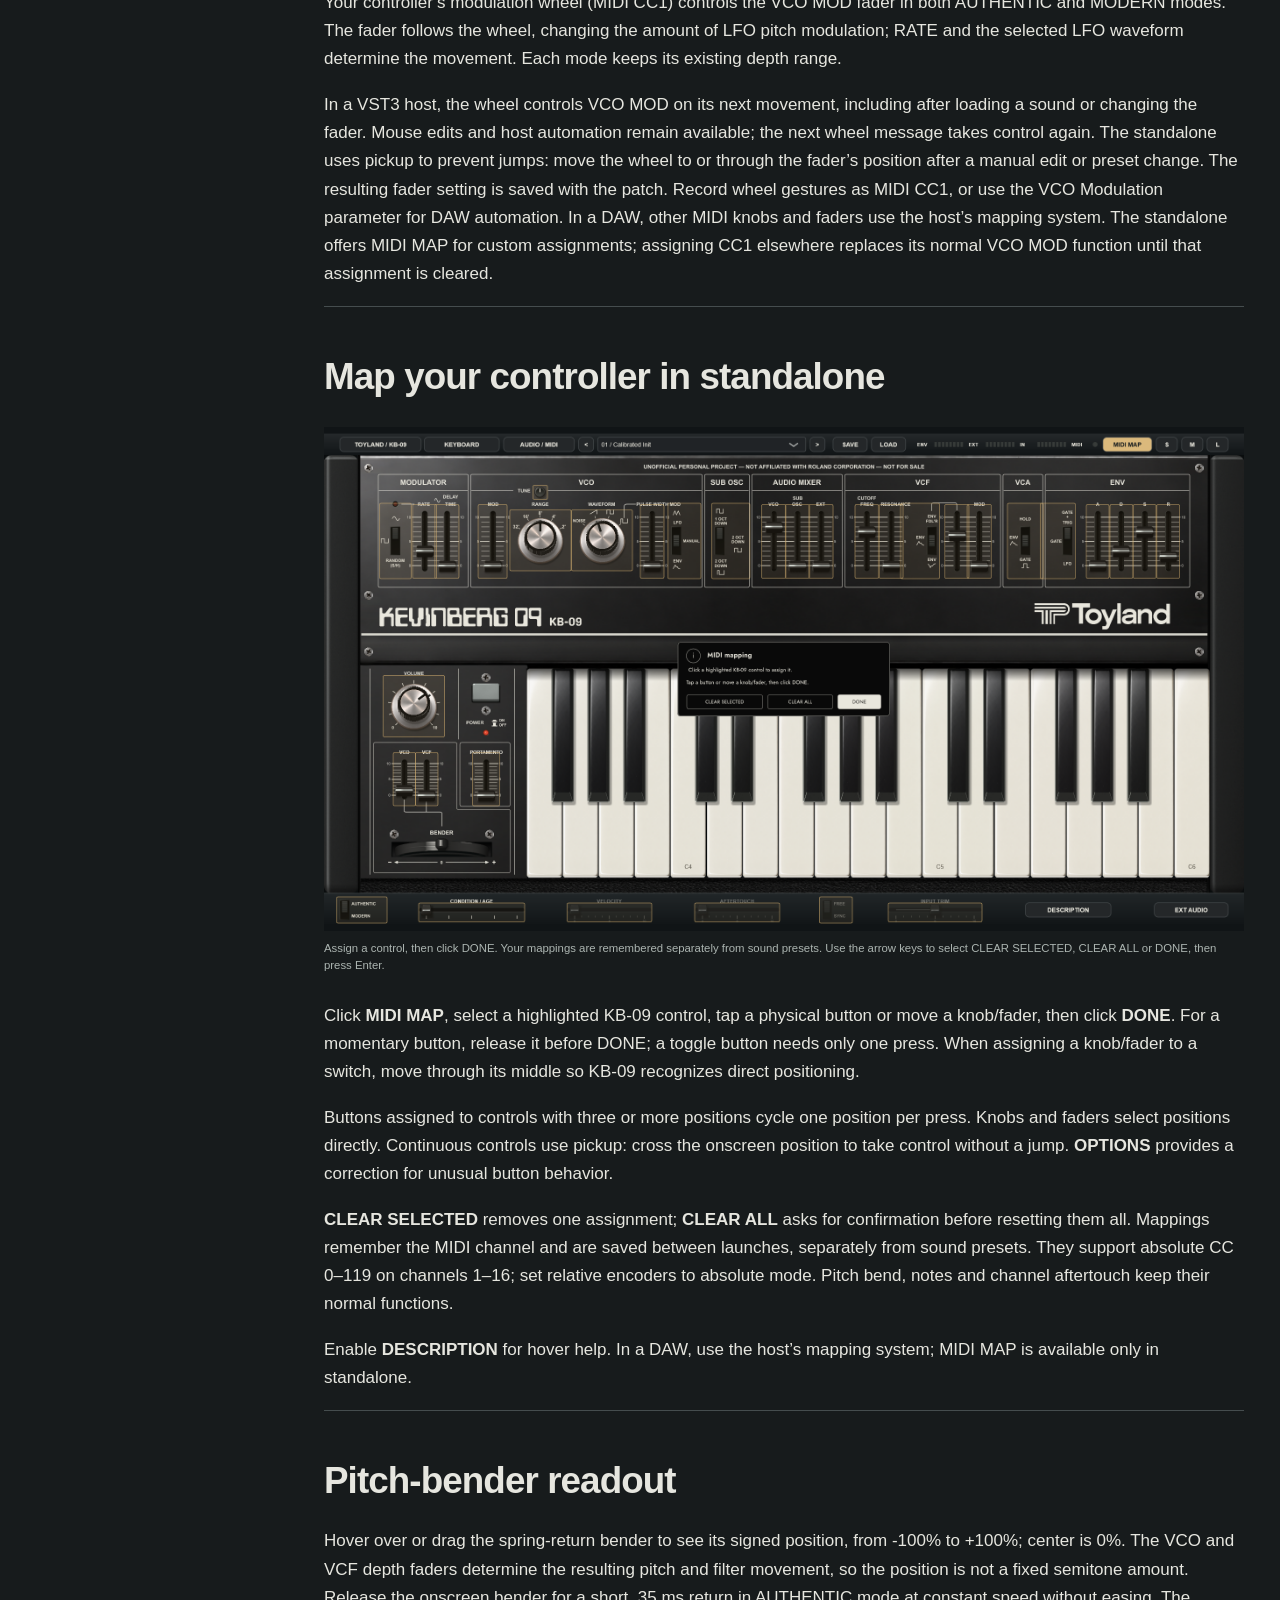
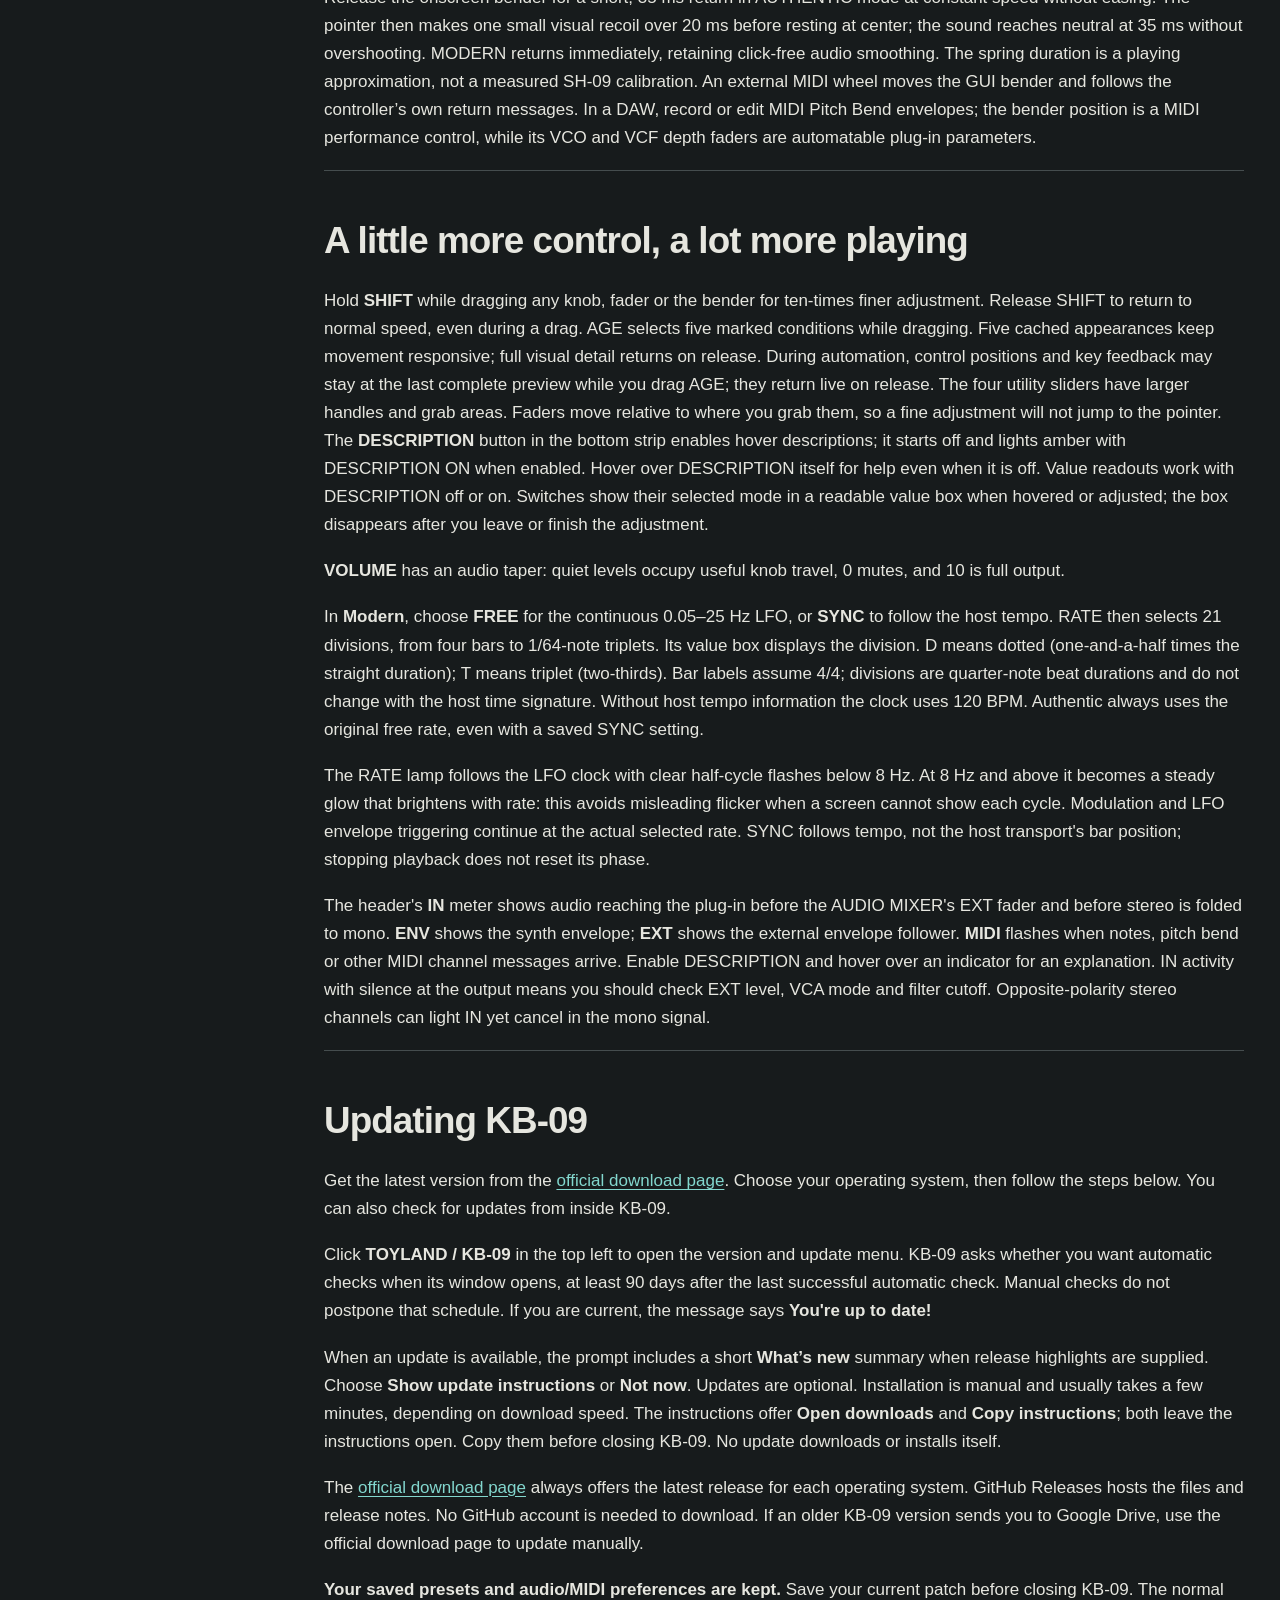
==== commit b2a4e6ee: "Prepare KB-09 1.10.0 preset fix, approved bay shadow and update summaries" ====
--- a/docs/manual/index.html
+++ b/docs/manual/index.html
@@ -15,7 +15,7 @@
     <a class="brand" href="#top" aria-label="Toyland KB-09 home">
       <svg viewBox="85 308 722 158" role="img" aria-labelledby="toyland-title"><title id="toyland-title">Toyland</title><image href="assets/marks.png" width="2172" height="724" /></svg>
     </a>
-    <span class="edition">User Manual · Version 1.9.0 · October 18, 2026</span>
+    <span class="edition">User Manual · Version 1.10.0 · October 26, 2026</span>
     <button class="print-button" type="button" onclick="window.print()">Print / Save PDF</button>
   </div>
 </header>
@@ -44,10 +44,10 @@
   <h1 id="title">Toyland KB-09</h1>
   <p class="subtitle">A recreation of Kevin's Roland SH-09, with a few cool extras. Free for everyone, forever.</p>
   <p class="intro">Fresh from the box or rescued from 1983? AGE takes the panel and circuit model on the same journey, from clean and calibrated to worn and full of character. Play basses and leads, or turn external guitar, drums and synths into a <strong>envelope filter</strong>: louder playing opens the filter further.</p>
-  <div class="quick-links"><a href="#start">Play your first sound <span aria-hidden="true">↗</span></a><a href="#age">Explore AGE <span aria-hidden="true">↗</span></a><a href="#daws">Choose your DAW <span aria-hidden="true">↗</span></a></div>
+  <div class="quick-links"><a href="#updates">Update KB-09 <span aria-hidden="true">↗</span></a><a href="#start">Play your first sound <span aria-hidden="true">↗</span></a><a href="#age">Explore AGE <span aria-hidden="true">↗</span></a><a href="#daws">Choose your DAW <span aria-hidden="true">↗</span></a></div>
   <p class="project-mark">UNOFFICIAL PERSONAL PROJECT — NOT AFFILIATED WITH ROLAND CORPORATION — NOT FOR SALE</p>
 </section>
-<aside class="notice"><strong>KB-09 1.9.0.</strong> Windows and Mac downloads include standalone and DAW versions. A separate Linux x86-64 download is standalone only; see <a href="#install">Which file do I need?</a>.</aside>
+<aside class="notice"><strong>KB-09 1.10.0.</strong> Windows and Mac downloads include standalone and DAW versions. A separate Linux x86-64 download is standalone only; see <a href="#install">Which file do I need?</a>.</aside>
 
 <section id="features">
   <p class="section-number">01 / DISCOVER KB-09</p><h2>Discover KB-09</h2>
@@ -84,7 +84,7 @@
   <p>The schematic supplied the structure; testing and recordings exposed where our first approximation needed refinement. The result aims to follow the hardware’s behavior more closely without claiming that the software is a literal simulation of every component. KB-09’s optional velocity, aftertouch and tempo-sync controls, along with its creative AGE model, are additions to that foundation. See the <a href="https://github.com/kevinberg84/toyland-kb09/blob/main/docs/FIDELITY.md">model’s current evidence and limits</a>.</p>
 </section>
 
-<section id="install"><p><strong>Official downloads:</strong> open <a href="https://github.com/kevinberg84/toyland-kb09/releases/latest">KB-09 Releases on GitHub</a>, expand <strong>Assets</strong> if needed, and choose the ZIP named for your operating system. The automatically generated <strong>Source code</strong> archives are for building the project, not installing it. No GitHub account is needed to download the public release. The extracted synth and manual work offline.</p>
+<section id="install"><p><strong>Official downloads:</strong> open the <a href="https://kevinberg84.github.io/toyland-kb09/#download">official KB-09 download page</a> and choose Windows, Mac or Linux. Its download buttons always point to the latest published release. GitHub hosts the ZIPs; the Source code archives on its release page are for building the project, not installing it. No GitHub account is needed to download the public release. The extracted synth and manual work offline.</p>
   <p class="section-number">03 / SETUP</p><h2>Install &amp; open</h2>
   <p id="system-requirements">Choose your operating system for requirements, installation and first-play instructions.</p>
   <p id="standalone"><strong>No DAW is required.</strong> Each download includes a standalone app. The synth and manual work offline; internet access is only needed for downloads, update checks, bug reports and external links.</p>
@@ -106,18 +106,18 @@
 <ol><li>Connect your MIDI controller by USB, or connect its MIDI OUT to your audio interface’s MIDI IN.</li><li>Click <strong>AUDIO / MIDI</strong>. Select an audio output and enable your controller under <strong>Active MIDI inputs</strong>; scroll inside the settings if necessary. Close the settings and load <strong>01 / Calibrated Init</strong>.</li><li>Play your controller or click the onscreen keys. No DAW track needs arming. For the computer keyboard, enable <strong>KEYBOARD</strong> and play <strong>A W S E D F T G Y H U J K</strong> (C through the next C). <strong>Z / X</strong> shift octaves; keep the instrument focused. Typing in preset fields does not play notes.</li></ol>
 <p>KB-09 remembers enabled MIDI inputs and reconnects them when available. Change the selection in AUDIO / MIDI whenever needed. If the controller is missing, reconnect it. If it will not enable, close other apps using that MIDI port. Choose a shared audio device if another app occupies an exclusive driver.</p>
   <h4>Desktop shortcut — now or later</h4><p>INSTALL KB-09.command installs the standalone and offers <strong>Create a desktop shortcut for the standalone? [Y/n]</strong> before asking about AU/VST3. Press Return for Yes. If you skipped it, rerun the installer and choose Yes; decline AU/VST3 if you only want the standalone shortcut. Presets and preferences are retained. Opening the portable standalone directly does not offer this prompt.</p></div></details>
-  <details class="platform" id="linux-standalone"><summary>Linux — standalone only · UNVERIFIED</summary><div class="disclosure-body">
-  <h3>Requirements</h3><p>64-bit x86-64 (AMD or Intel), glibc 2.35 or later, with X11 or XWayland and ALSA or JACK. Intended for a current Arch desktop. This is a native standalone build; no DAW, Wine or plug-in installation is required. UNVERIFIED means playback on a real Arch desktop has not yet been confirmed.</p>
+  <details class="platform" id="linux-standalone"><summary>Linux — standalone only</summary><div class="disclosure-body">
+  <h3>Requirements</h3><p>64-bit x86-64 (AMD or Intel), glibc 2.35 or later, with X11 or XWayland and ALSA or JACK. Intended for a current Arch desktop. This is a native standalone build; no DAW, Wine or plug-in installation is required. Standalone operation has been confirmed by a user on Arch Linux with KDE, XWayland and PipeWire. The fix that serializes the startup update and shortcut prompts has passed automated checks; confirmation on that desktop is still pending. This is not a guarantee for every Linux setup.</p>
   <h4>A comfortable starting point</h4><p>A four-core Intel Core i5-8250U or AMD Ryzen 5 2500U class processor or better, and 8 GB RAM. Strong single-core performance helps. On a PipeWire desktop, <code>pipewire-alsa</code> can provide ALSA routing; Wayland sessions need XWayland.</p><p>Allow at least 1 GB free for downloading, extracting and installing. An SSD and a 1920 × 1080 or larger display are recommended; smaller displays can use S. These are practical recommendations, not certified minimums. Your DAW’s requirements also apply.</p>
 <p><strong>Audio setup:</strong> begin at 44.1 or 48 kHz with a 256-sample buffer. Try 512 if audio crackles, or 128 if playing feels delayed and your computer has room to spare. Higher sample rates and multiple instances increase CPU load. KB-09 reports 128 samples of processing latency, which compatible DAWs compensate for during playback. Wired headphones or an audio interface are preferable to Bluetooth for responsive playing.</p>
-  <h3>Extract and open</h3><ol><li>Extract <strong>Toyland KB-09 for Linux (Standalone Only) - UNVERIFIED.zip</strong> completely into a permanent location.</li><li>Open <strong>Start KB-09.sh</strong>. If it opens as text, open a terminal in the extracted folder and run <code>bash './Start KB-09.sh'</code>. The launcher makes the included synth executable; no administrator access is needed.</li><li>Optionally run <strong>Create desktop shortcut.sh</strong> and allow launching if your desktop asks. Rerun it after moving the folder.</li></ol><aside class="notice" id="linux-launch-help"><strong>Linux launch warnings and audio troubleshooting</strong>
+  <h3>Extract and open</h3><ol><li>Extract <strong>Toyland KB-09 for Linux (Standalone Only).zip</strong> completely into a permanent location.</li><li>Open <strong>Start KB-09.sh</strong>. If it opens as text, open a terminal in the extracted folder and run <code>bash './Start KB-09.sh'</code>. The launcher makes the included synth executable; no administrator access is needed.</li><li>Optionally run <strong>Create desktop shortcut.sh</strong> and allow launching if your desktop asks. Rerun it after moving the folder.</li></ol><aside class="notice" id="linux-launch-help"><strong>Linux launch warnings and audio troubleshooting</strong>
   <p>Linux desktops can differ in script permissions, display support and audio routing. These fixes cover the expected setup issues on a current Arch system.</p>
   <details><summary>Show Linux setup fixes</summary>
   <p><strong>Script opens as text or says Permission denied:</strong> open a terminal in the extracted folder and run <code>bash './Start KB-09.sh'</code>. The launcher makes the synth executable. If execution is still denied, move the complete folder into your home folder; removable or network drives may prohibit execution. Run as your normal user, not root.</p>
   <p><strong>Missing shared library:</strong> on Arch, perform a normal full system update and install missing runtime dependencies. The runtime package list is <code>alsa-lib freetype2 fontconfig curl libx11 libxext libxinerama libxrandr libxcursor libxrender libxi libxcomposite</code>. For example: <code>sudo pacman -Syu --needed alsa-lib freetype2 fontconfig curl libx11 libxext libxinerama libxrandr libxcursor libxrender libxi libxcomposite</code>. Do not replace system libraries with downloaded individual files. A <code>GLIBC_2.35 not found</code> error means the system is older than this binary supports; use a supported, fully updated distribution.</p>
   <p><strong>No window on Wayland:</strong> KB-09 needs XWayland for its X11 interface. Confirm <code>xorg-xwayland</code> is installed and your desktop permits X11 applications. A remote/headless session without an X display cannot show the standalone window. <a href="https://archlinux.org/packages/extra/x86_64/xorg-xwayland/">Arch XWayland package</a>.</p>
   <p><strong>No audio or device busy:</strong> choose the intended output in AUDIO / MIDI. On a desktop already using PipeWire, <code>pipewire-alsa</code> provides ALSA routing through it; select the default device if the hardware device is occupied by another audio server. Choose JACK in AUDIO / MIDI when a JACK-compatible server and client libraries are installed. PipeWire users can use its JACK compatibility layer (pipewire-jack). ALSA remains available. Windows retains ASIO, WASAPI and DirectSound; macOS uses CoreAudio. Begin at 48 kHz and 256 or 512 samples, and try the built-in output to isolate an interface problem. <a href="https://archlinux.org/packages/extra/x86_64/pipewire-alsa/">Arch PipeWire ALSA package</a>.</p>
-  <p><strong>MIDI is silent:</strong> enable the controller under Active MIDI inputs, check MIDI receive channel, and try KEYBOARD to distinguish MIDI setup from audio setup. If launch still fails, run the launcher in a terminal and report the exact <a href="#feedback">message on GitHub Issues</a>, distribution, desktop/session and audio device. Linux remains UNVERIFIED until real desktop playback and MIDI have been confirmed.</p>
+  <p><strong>MIDI is silent:</strong> enable the controller under Active MIDI inputs, check MIDI receive channel, and try KEYBOARD to distinguish MIDI setup from audio setup. If launch still fails, run the launcher in a terminal and report the exact <a href="#feedback">message on GitHub Issues</a>, distribution, desktop/session and audio device. Include your particular audio and MIDI setup so the report can be reproduced.</p>
   </details></aside><h4>Standalone: play immediately</h4>
 <ol><li>Connect your MIDI controller by USB, or connect its MIDI OUT to your audio interface’s MIDI IN.</li><li>Click <strong>AUDIO / MIDI</strong>. Select an audio output and enable your controller under <strong>Active MIDI inputs</strong>; scroll inside the settings if necessary. Close the settings and load <strong>01 / Calibrated Init</strong>.</li><li>Play your controller or click the onscreen keys. No DAW track needs arming. For the computer keyboard, enable <strong>KEYBOARD</strong> and play <strong>A W S E D F T G Y H U J K</strong> (C through the next C). <strong>Z / X</strong> shift octaves; keep the instrument focused. Typing in preset fields does not play notes.</li></ol>
 <p>KB-09 remembers enabled MIDI inputs and reconnects them when available. Change the selection in AUDIO / MIDI whenever needed. If the controller is missing, reconnect it. If it will not enable, close other apps using that MIDI port. Choose a shared audio device if another app occupies an exclusive driver.</p>
@@ -271,7 +271,7 @@
 <p>The RATE lamp follows the LFO clock with clear half-cycle flashes below 8 Hz. At 8 Hz and above it becomes a steady glow that brightens with rate: this avoids misleading flicker when a screen cannot show each cycle. Modulation and LFO envelope triggering continue at the actual selected rate. SYNC follows tempo, not the host transport's bar position; stopping playback does not reset its phase.</p>
 <p>The header's <strong>IN</strong> meter shows audio reaching the plug-in before the AUDIO MIXER's EXT fader and before stereo is folded to mono. <strong>ENV</strong> shows the synth envelope; <strong>EXT</strong> shows the external envelope follower. <strong>MIDI</strong> flashes when notes, pitch bend or other MIDI channel messages arrive. Enable DESCRIPTION and hover over an indicator for an explanation. IN activity with silence at the output means you should check EXT level, VCA mode and filter cutoff. Opposite-polarity stereo channels can light IN yet cancel in the mono signal.</p>
 </section>
-<section id="updates"><h2>Updates, without interruptions</h2><p>Click <strong>TOYLAND / KB-09</strong> in the top left to open the version and update menu. KB-09 asks whether you want automatic checks when its window opens, at least 90 days after the last successful automatic check. Manual checks do not postpone that schedule. If you are current, the message says <strong>You're up to date!</strong></p><p>When an update is available, choose <strong>Show update instructions</strong> or <strong>Not now</strong>. Updates are optional. Installation is manual and usually takes a few minutes, depending on download speed. The instructions offer <strong>Open downloads</strong> and <strong>Copy instructions</strong>; both leave the instructions open. Copy them before closing KB-09. No update downloads or installs itself.</p><p>The official download is always on <a href="https://github.com/kevinberg84/toyland-kb09/releases/latest" target="_blank" rel="noopener noreferrer">GitHub Releases</a>. Under Assets, choose your operating system's ZIP; the Source code archives are for builders. No GitHub account is needed to download. If an older KB-09 version sends you to Google Drive, use this GitHub link to update manually.</p><p><strong>Your saved presets and audio/MIDI preferences are kept.</strong> Save your current patch before closing KB-09. The normal preset folder is Documents/Toyland KB-09 Presets. Keep personal presets stored inside an old extracted download folder before replacing it.</p><ol><li>Download the ZIP for Windows, Mac or Linux and extract the entire ZIP.</li><li>Save your patch and close KB-09. If using plug-ins, also close your DAW.</li><li>For a portable standalone, replace the old extracted folder, keeping personal presets, and open the new standalone copy. For an installed copy, run INSTALL KB-09.cmd (Windows) or INSTALL KB-09.command (Mac). Both offer an optional desktop shortcut. On Mac the standalone installs in your home Applications folder; AU/VST3 installation is optional and requires your Mac login password.</li><li>Use the new copy or installed shortcut thereafter. Confirm the new version under TOYLAND / KB-09. Reopen your DAW and rescan plug-ins if necessary.</li></ol><p>Update-check preferences belong to your operating-system user account, apply across projects, and are not stored in presets. Failed automatic checks stay quiet. A failed manual check shows a retry message.</p></section>
+<section id="updates"><h2>Updating KB-09</h2><p>Get the latest version from the <a href="https://kevinberg84.github.io/toyland-kb09/#download">official download page</a>. Choose your operating system, then follow the steps below. You can also check for updates from inside KB-09.</p><p>Click <strong>TOYLAND / KB-09</strong> in the top left to open the version and update menu. KB-09 asks whether you want automatic checks when its window opens, at least 90 days after the last successful automatic check. Manual checks do not postpone that schedule. If you are current, the message says <strong>You're up to date!</strong></p><p>When an update is available, the prompt includes a short <strong>What’s new</strong> summary when release highlights are supplied. Choose <strong>Show update instructions</strong> or <strong>Not now</strong>. Updates are optional. Installation is manual and usually takes a few minutes, depending on download speed. The instructions offer <strong>Open downloads</strong> and <strong>Copy instructions</strong>; both leave the instructions open. Copy them before closing KB-09. No update downloads or installs itself.</p><p>The <a href="https://kevinberg84.github.io/toyland-kb09/#download" target="_blank" rel="noopener noreferrer">official download page</a> always offers the latest release for each operating system. GitHub Releases hosts the files and release notes. No GitHub account is needed to download. If an older KB-09 version sends you to Google Drive, use the official download page to update manually.</p><p><strong>Your saved presets and audio/MIDI preferences are kept.</strong> Save your current patch before closing KB-09. The normal preset folder is Documents/Toyland KB-09 Presets. Keep personal presets stored inside an old extracted download folder before replacing it.</p><ol><li>Download the ZIP for Windows, Mac or Linux and extract the entire ZIP.</li><li>Save your patch and close KB-09. If using plug-ins, also close your DAW.</li><li>For a portable standalone, replace the old extracted folder, keeping personal presets, and open the new standalone copy. For an installed copy, run INSTALL KB-09.cmd (Windows) or INSTALL KB-09.command (Mac). Both offer an optional desktop shortcut. On Mac the standalone installs in your home Applications folder; AU/VST3 installation is optional and requires your Mac login password.</li><li>Use the new copy or installed shortcut thereafter. Confirm the new version under TOYLAND / KB-09. Reopen your DAW and rescan plug-ins if necessary.</li></ol><p>Update-check preferences belong to your operating-system user account, apply across projects, and are not stored in presets. Failed automatic checks stay quiet. A failed manual check shows a retry message.</p></section>
 <section id="troubleshooting">
   <p class="section-number">12 / QUICK FIXES</p><h2>Solve a problem</h2>
   <p>In the standalone app, <strong>Ctrl+W</strong> (Windows / Linux) or <strong>Cmd+W</strong> (Mac) closes the window through the same Save / Don’t Save / Cancel prompt as the close button.</p>
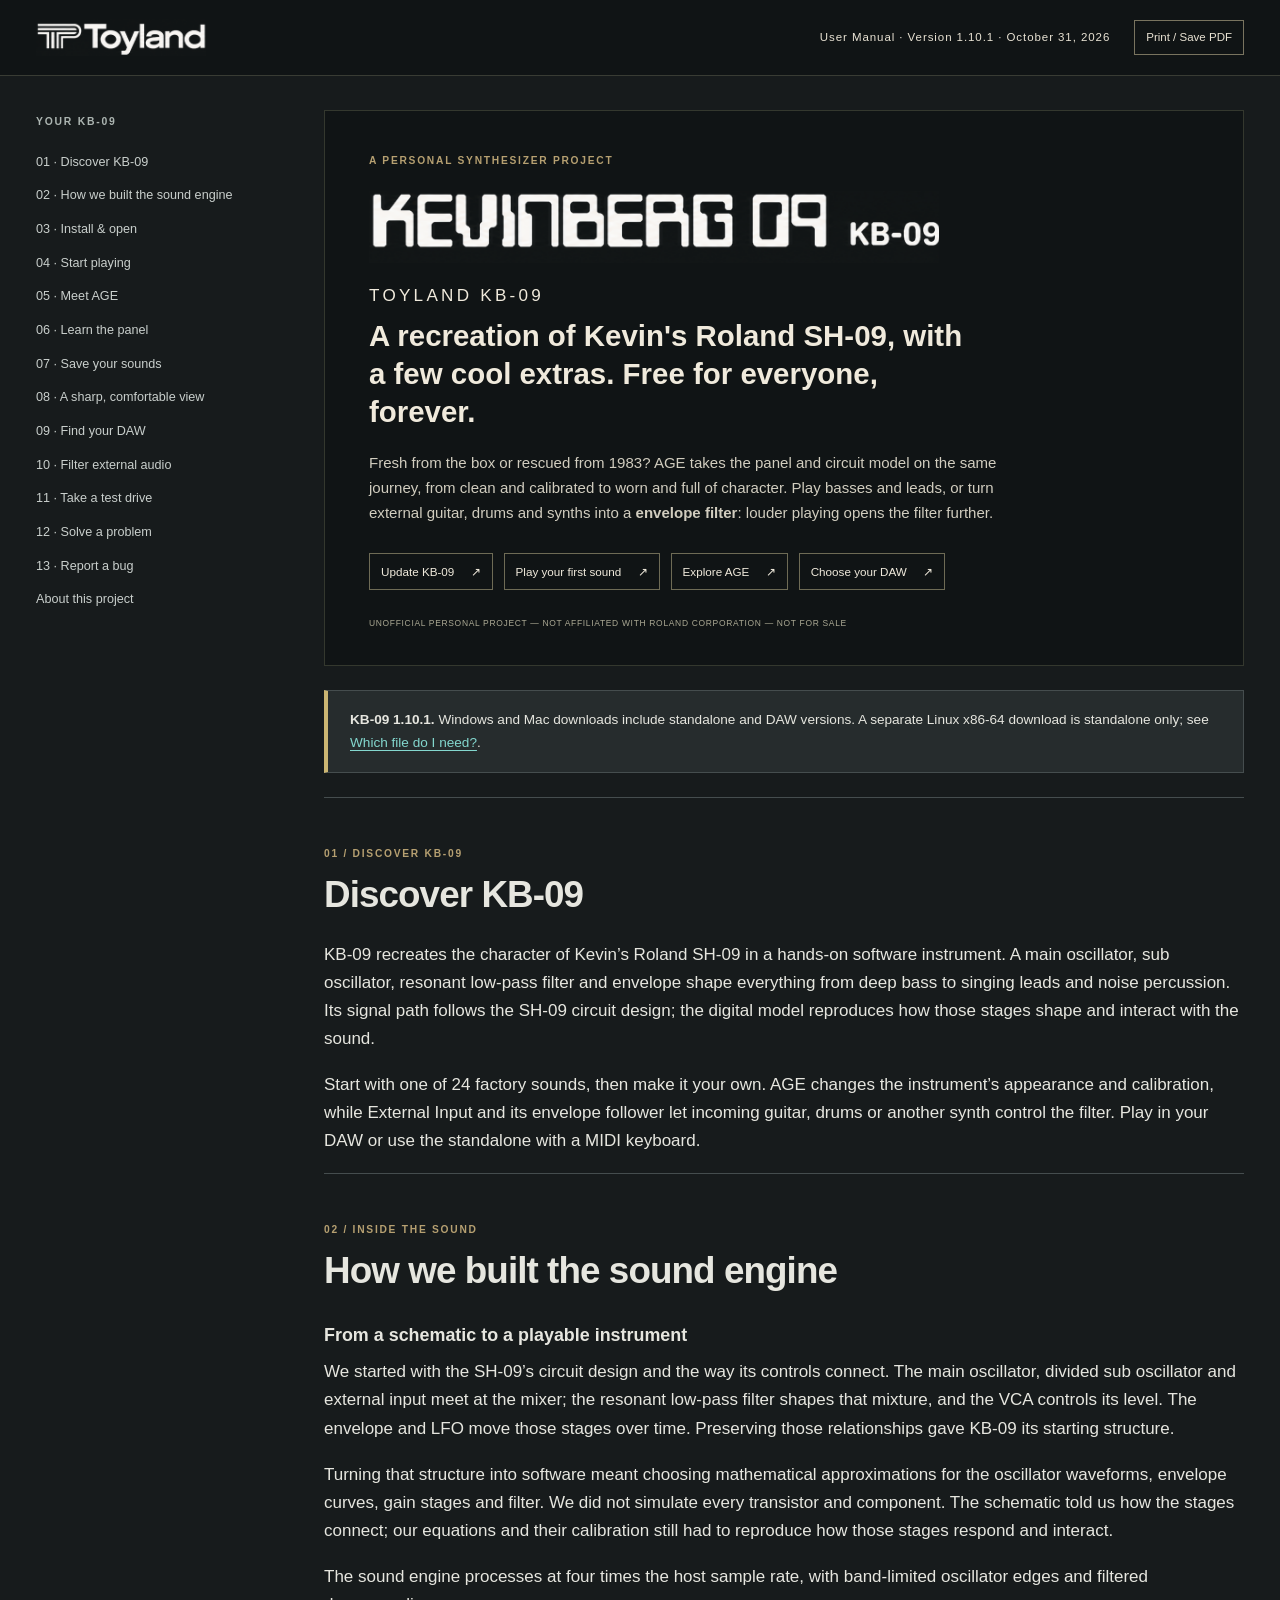
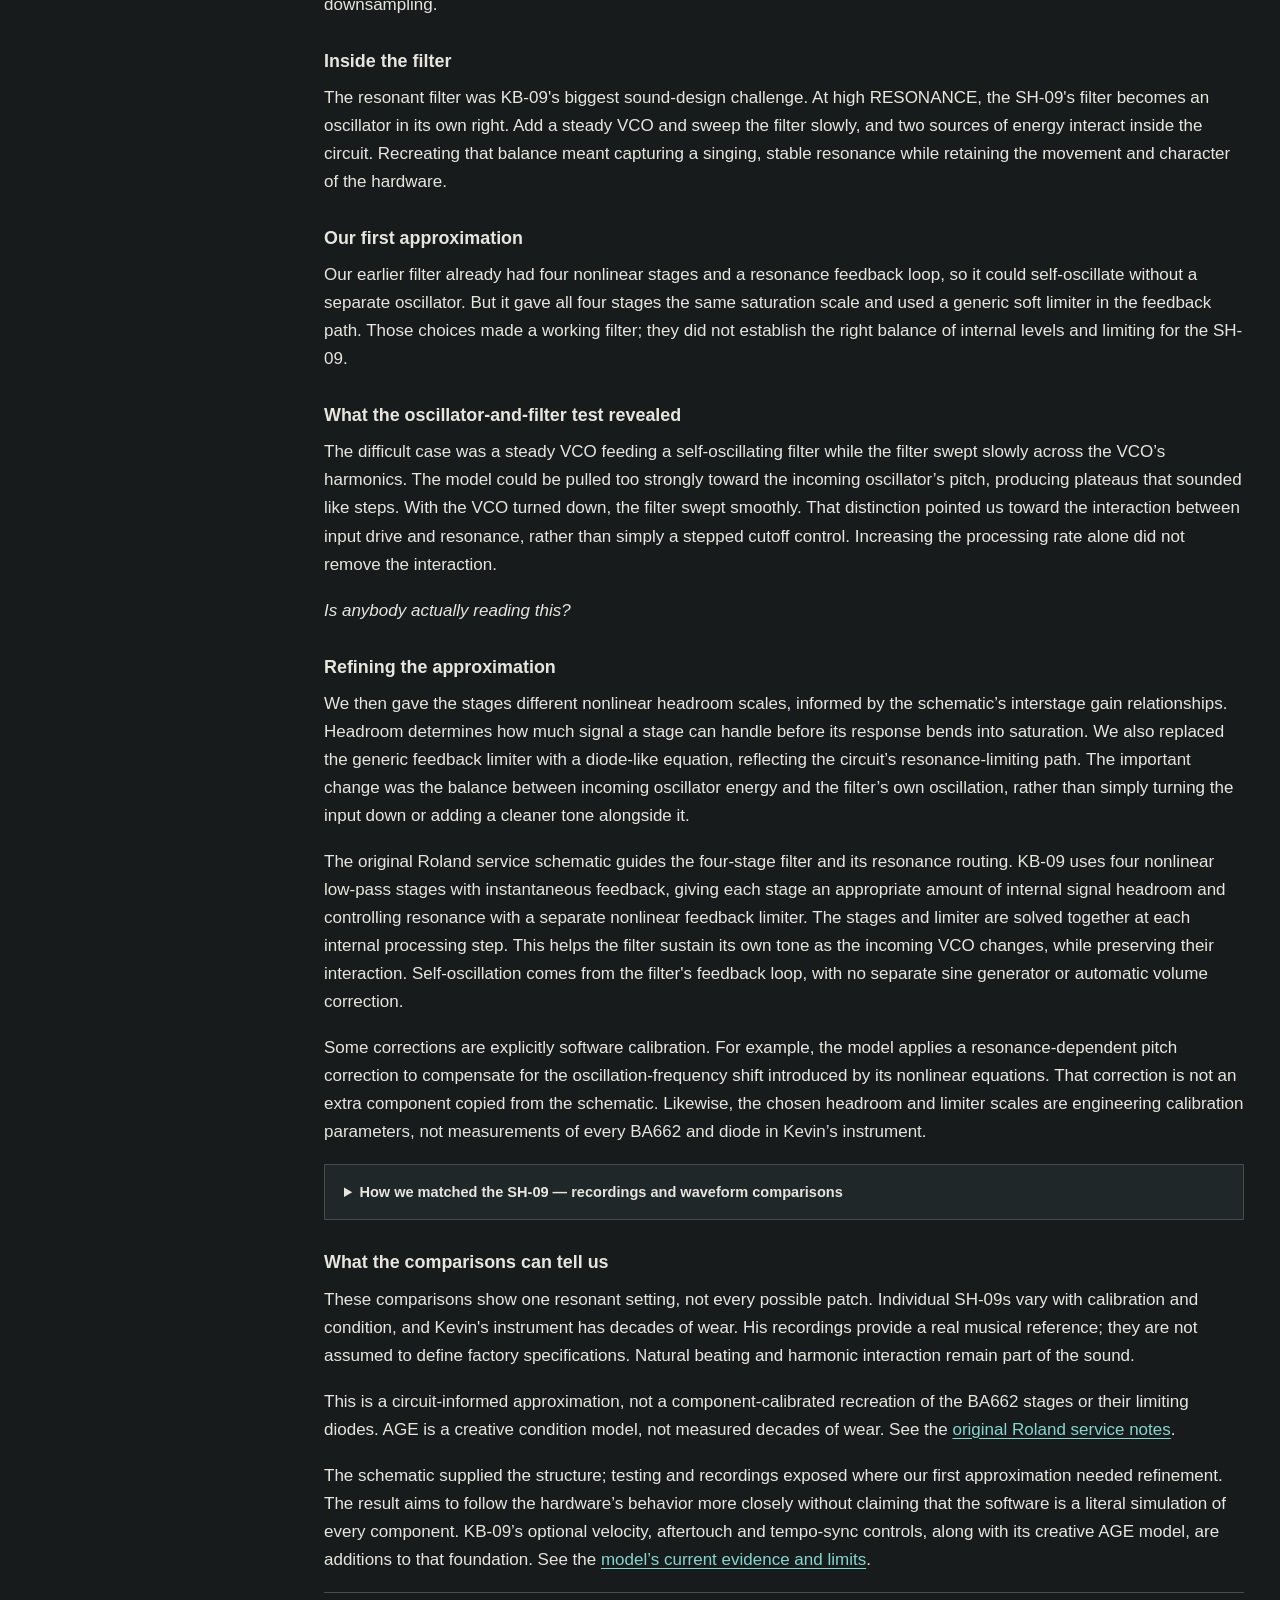
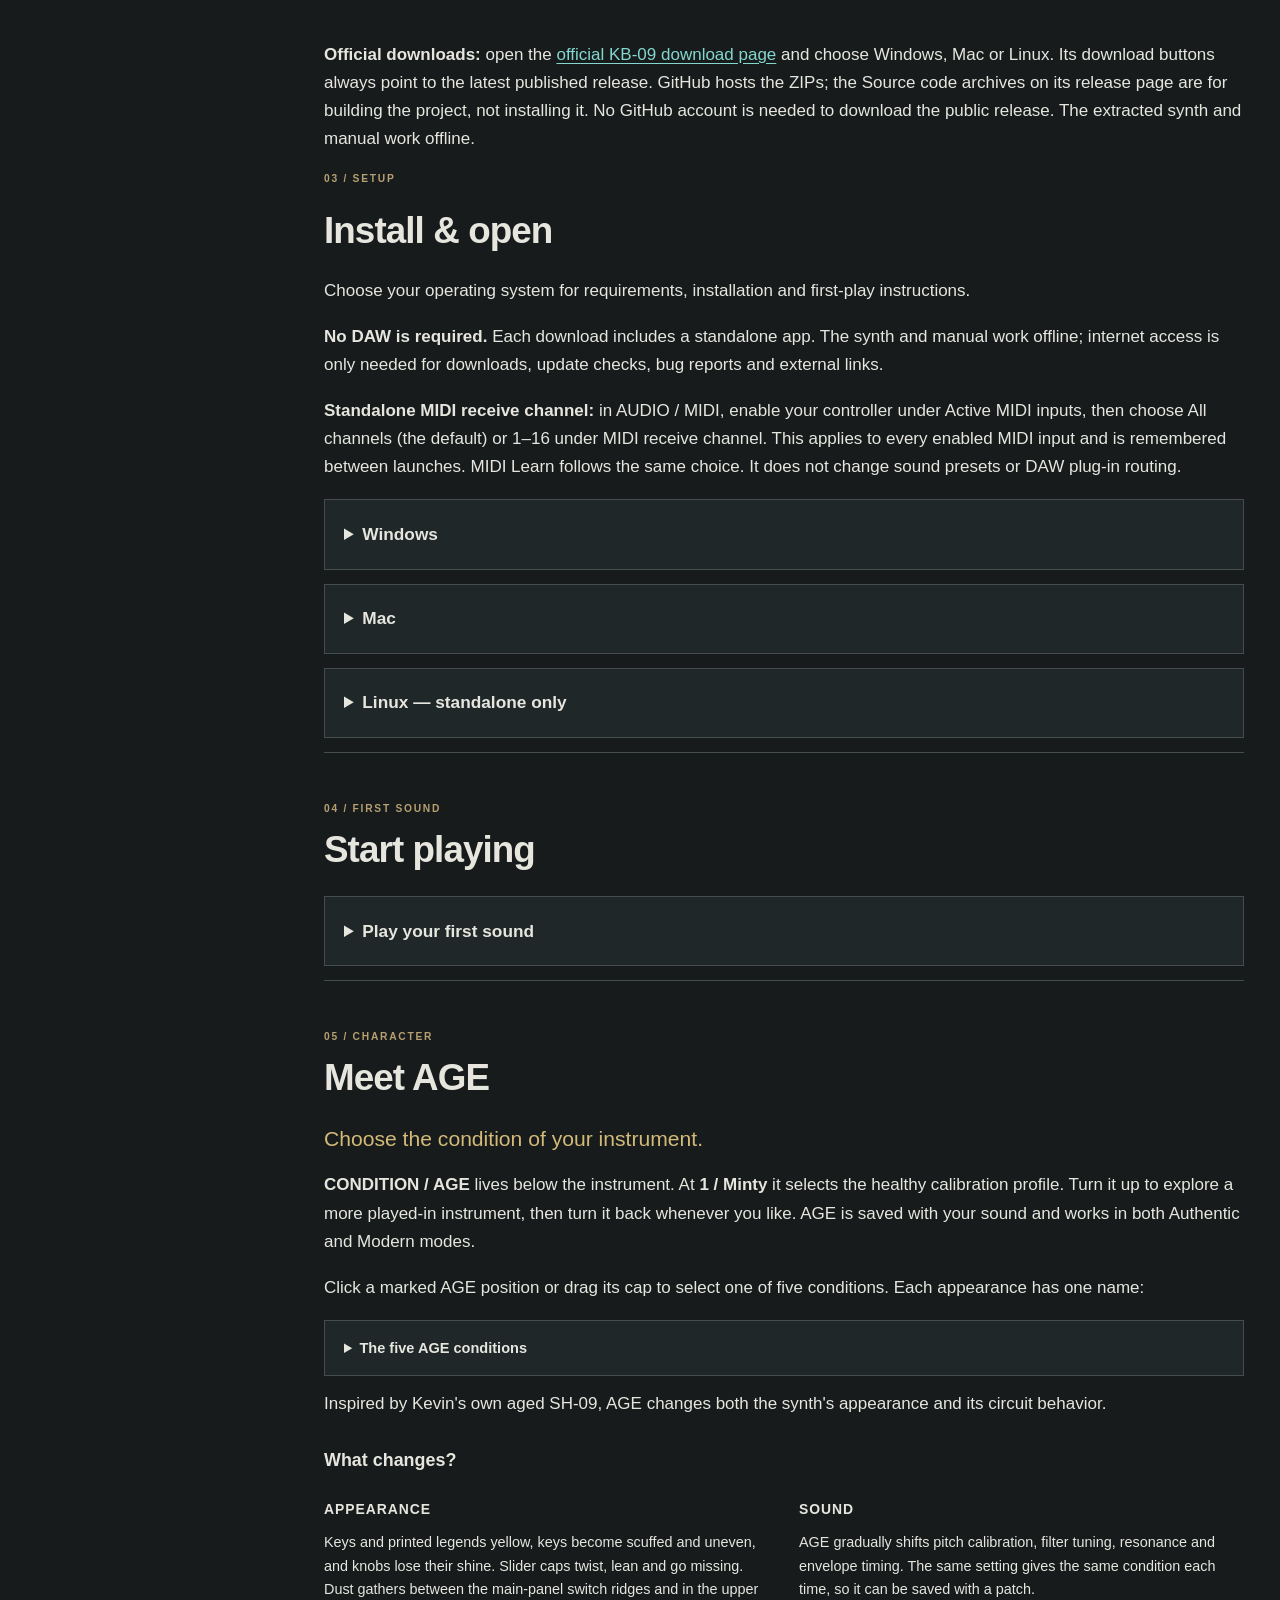
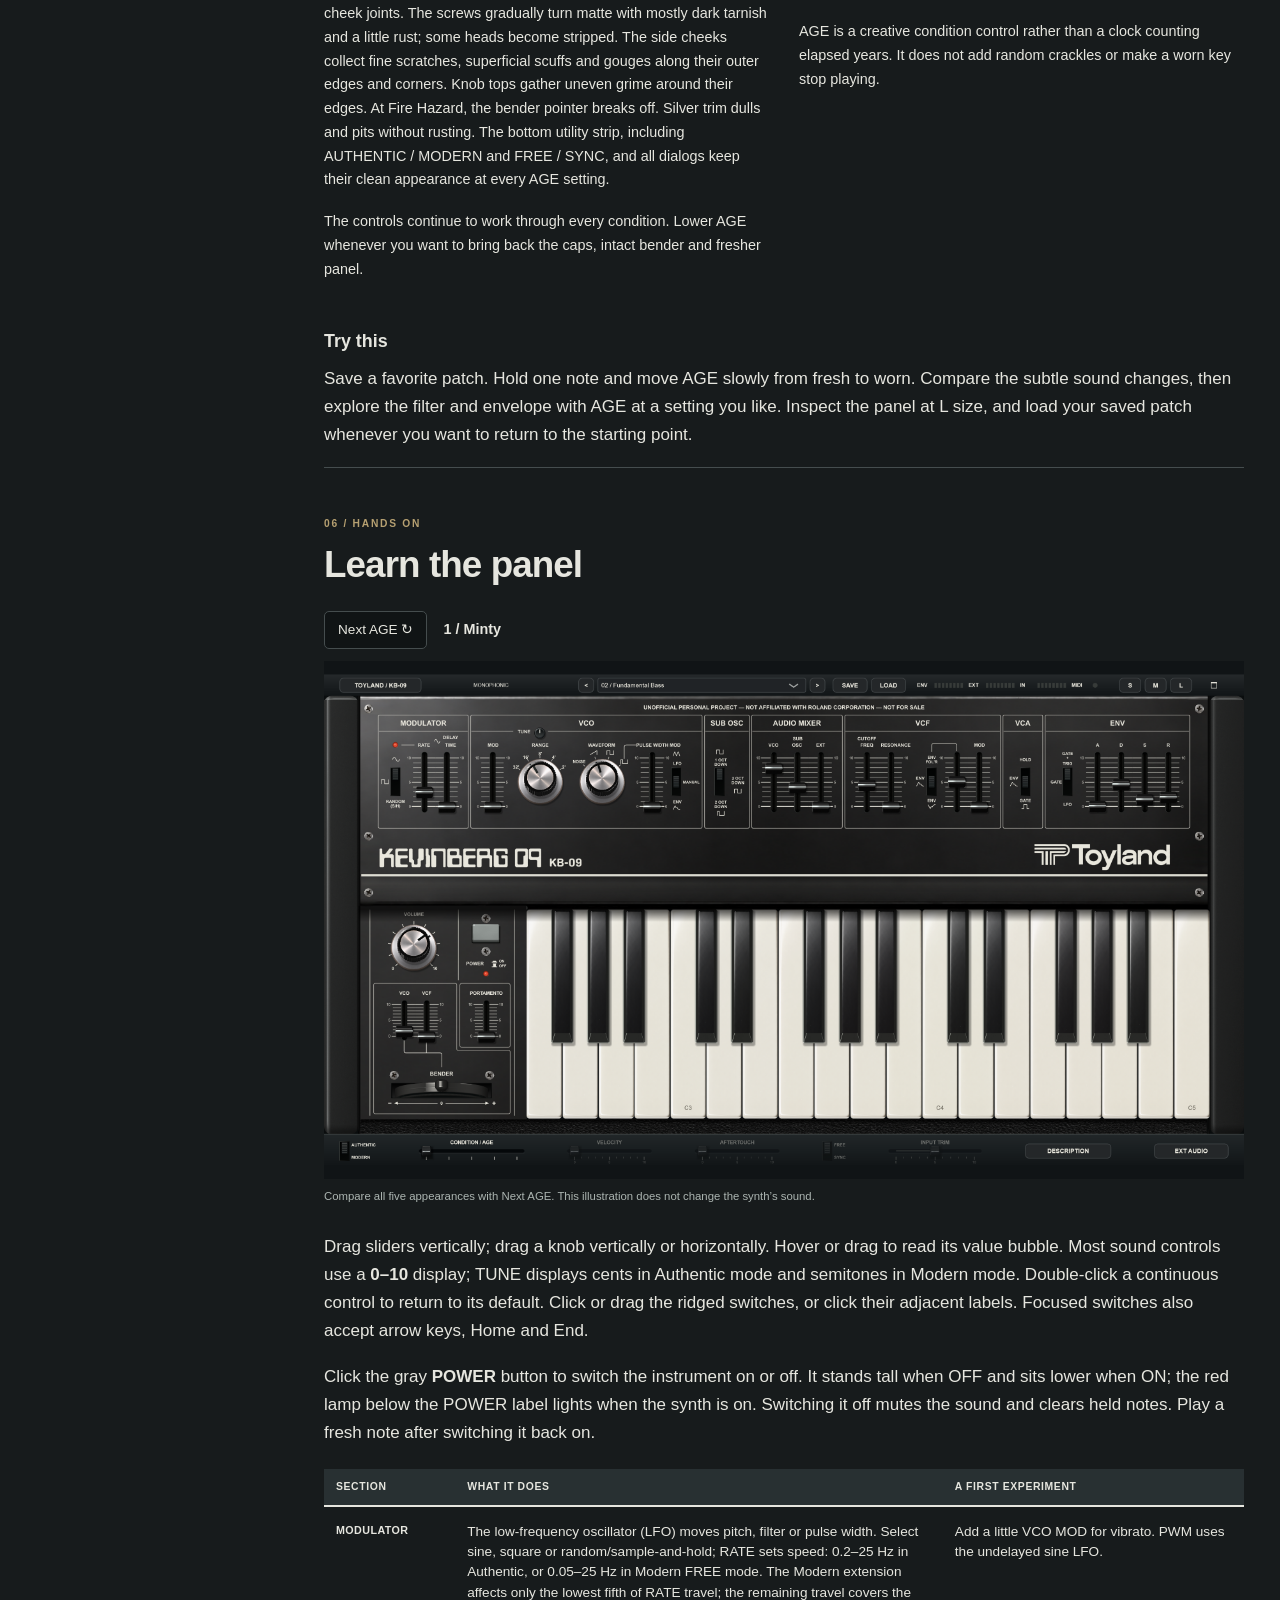
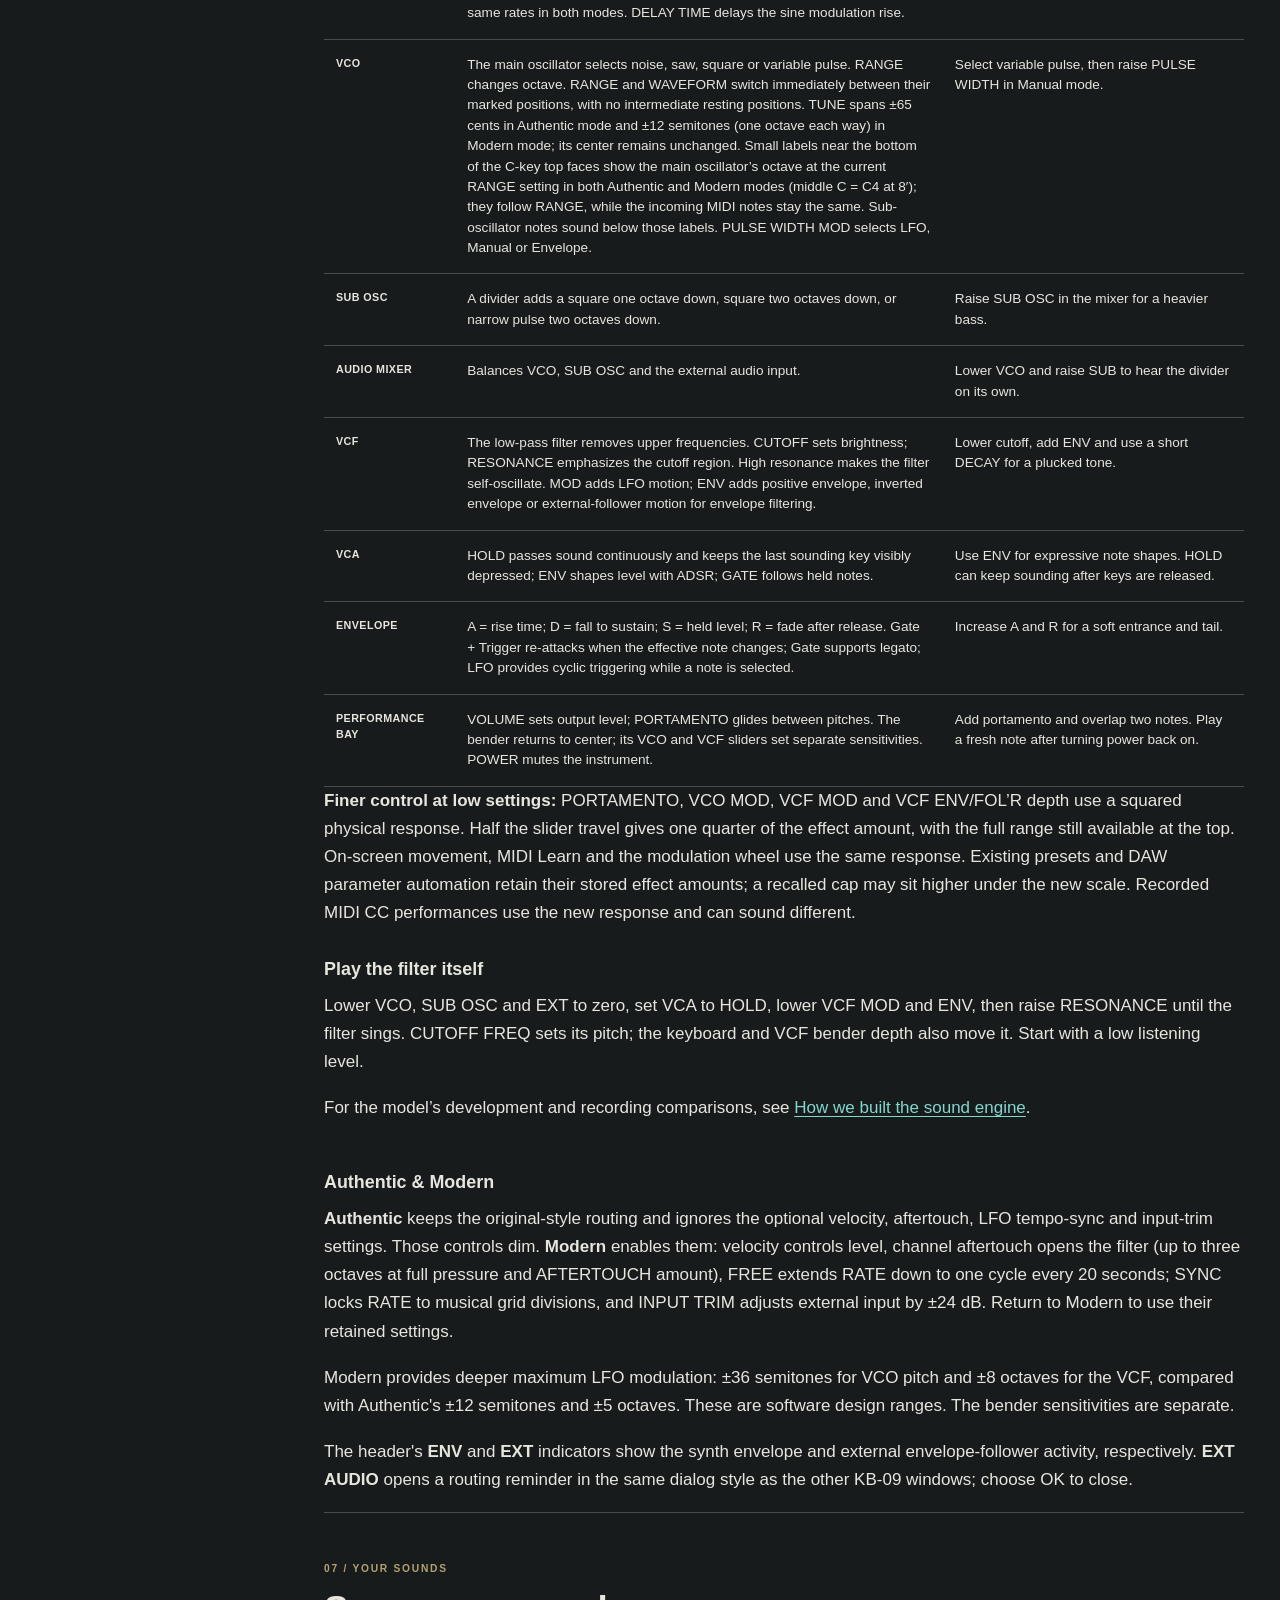
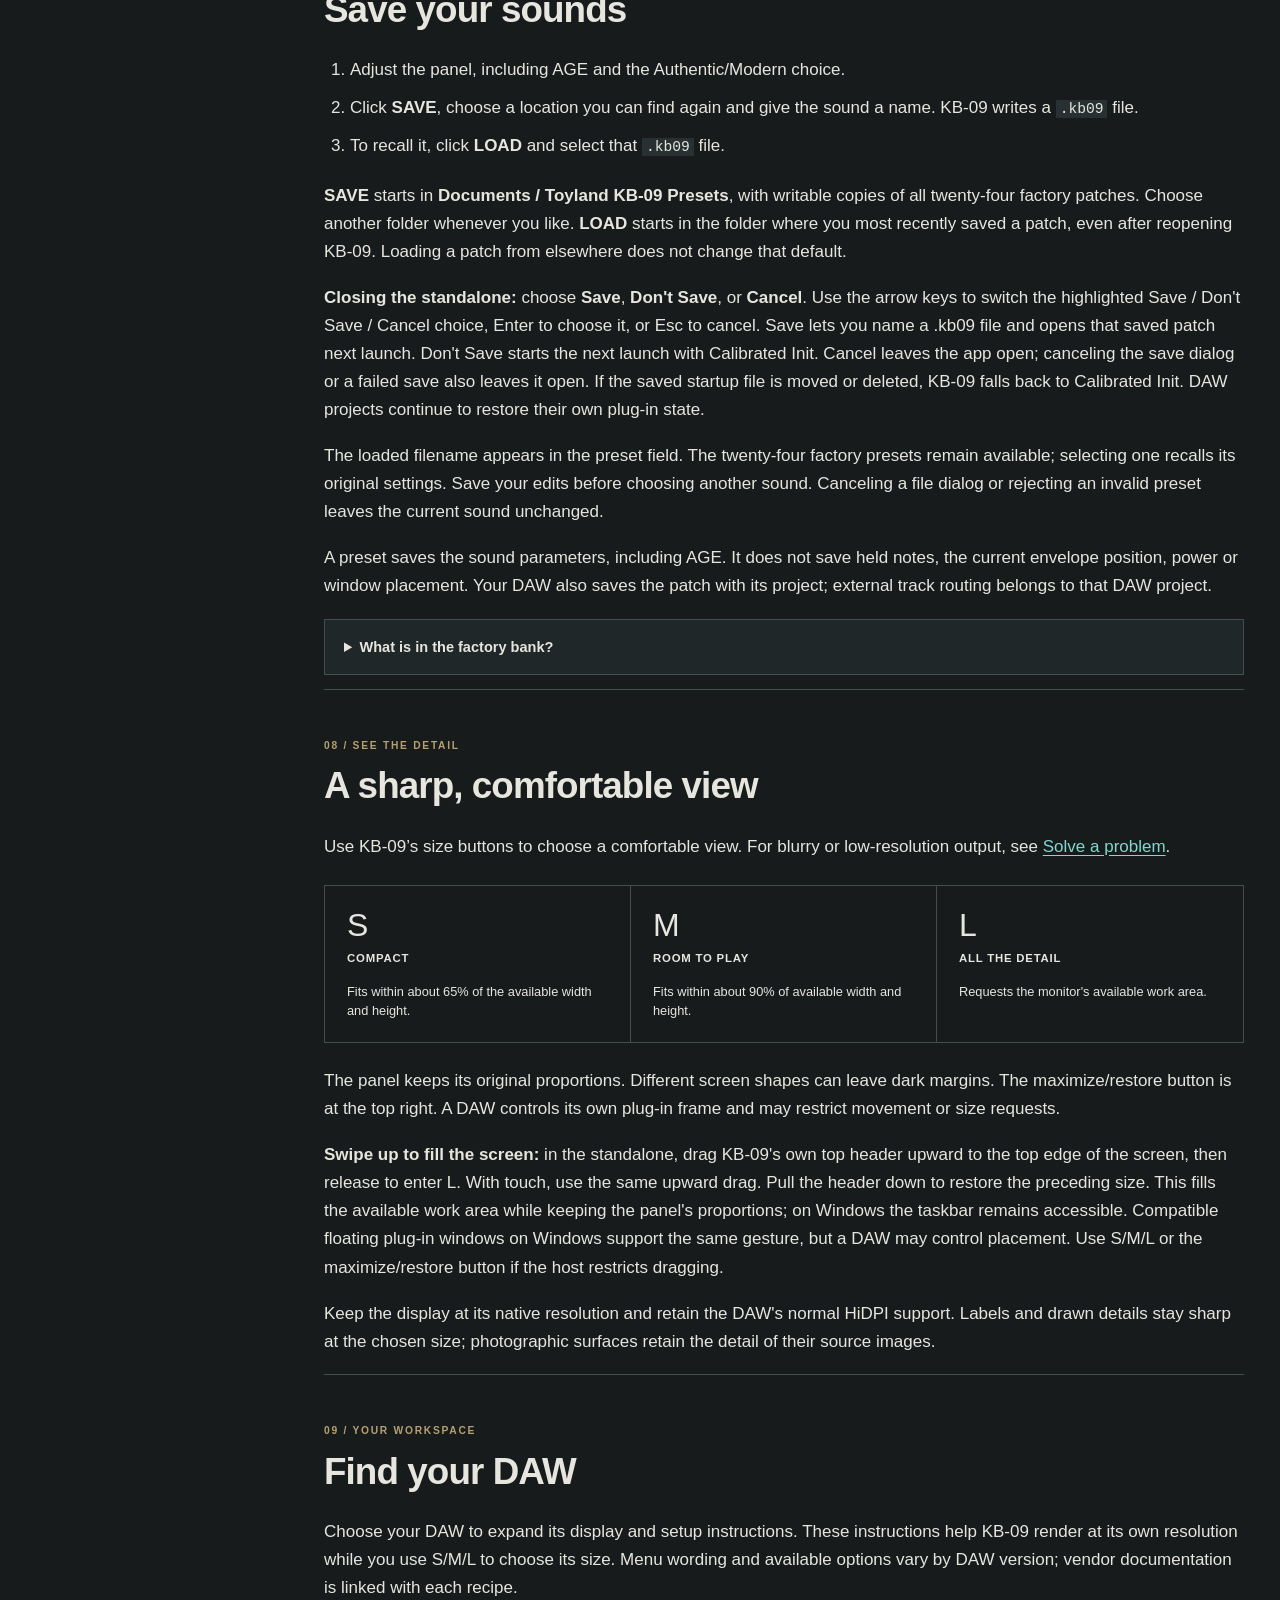
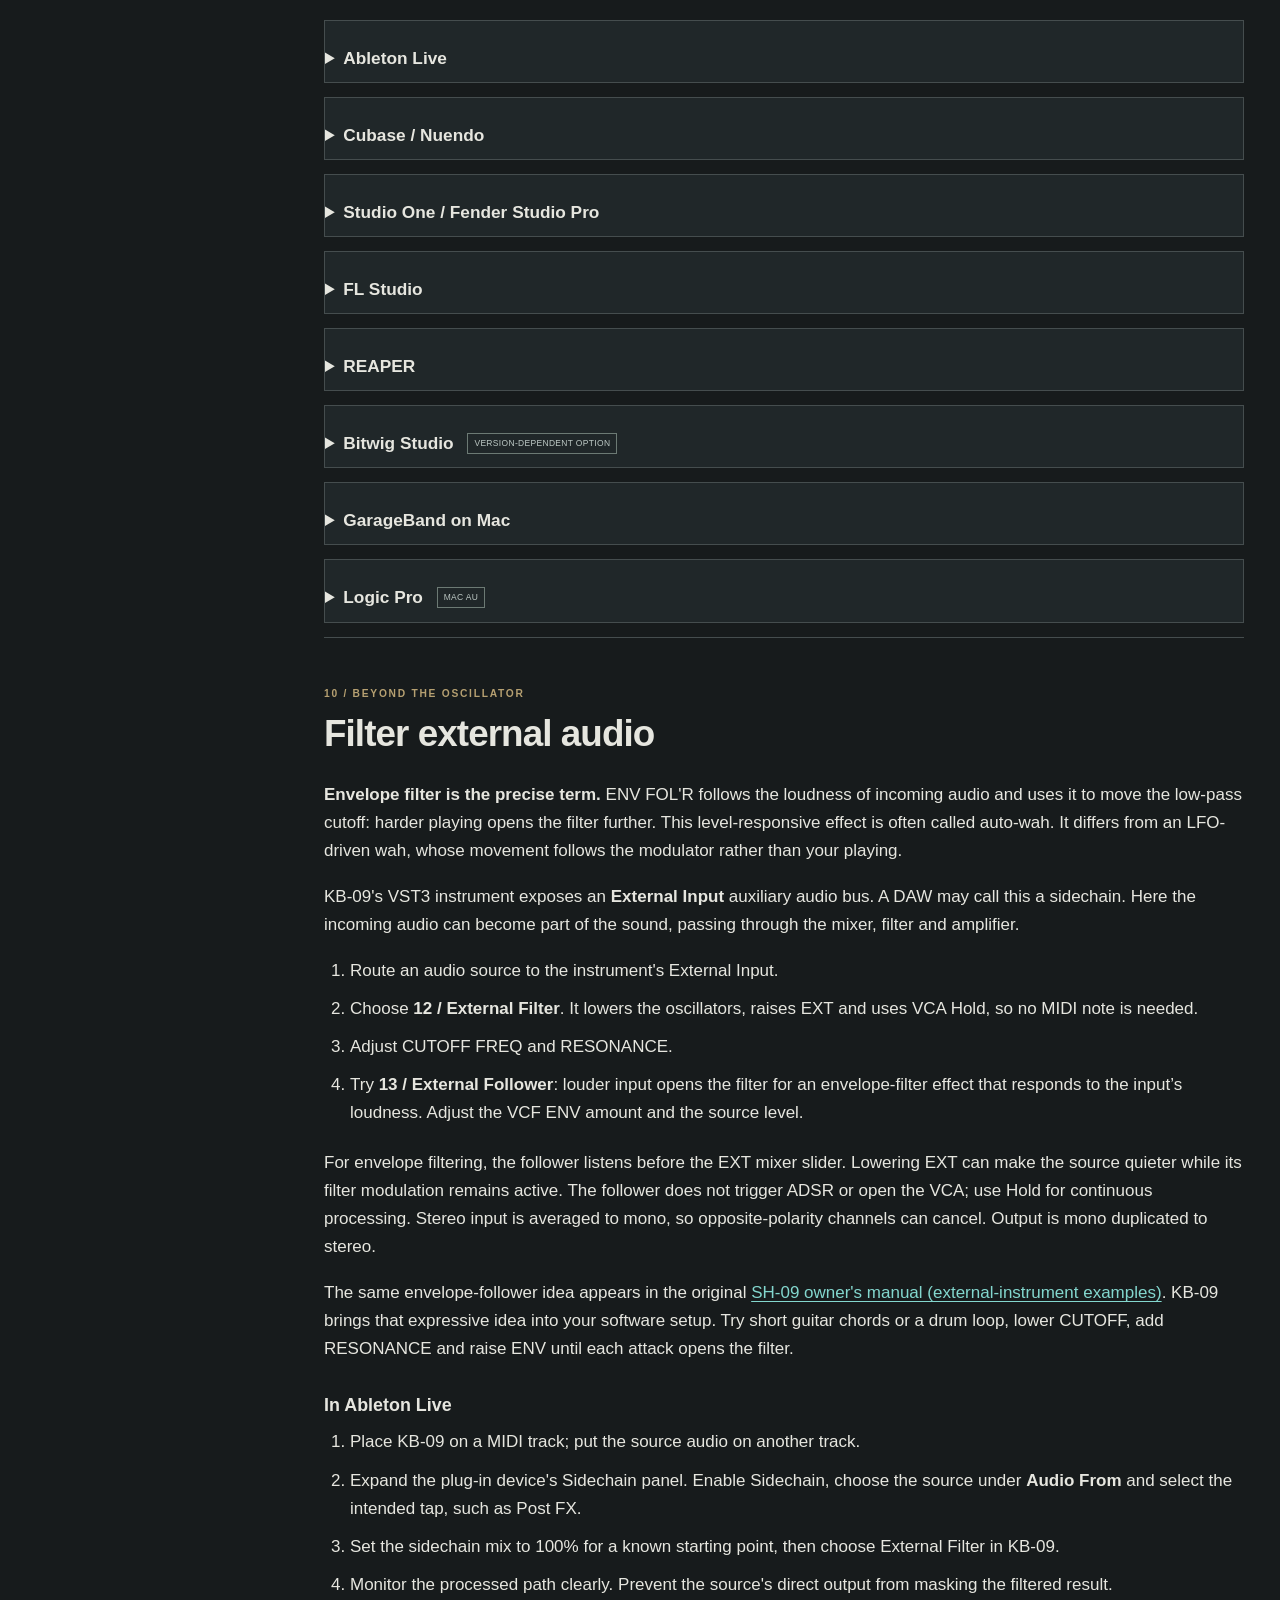
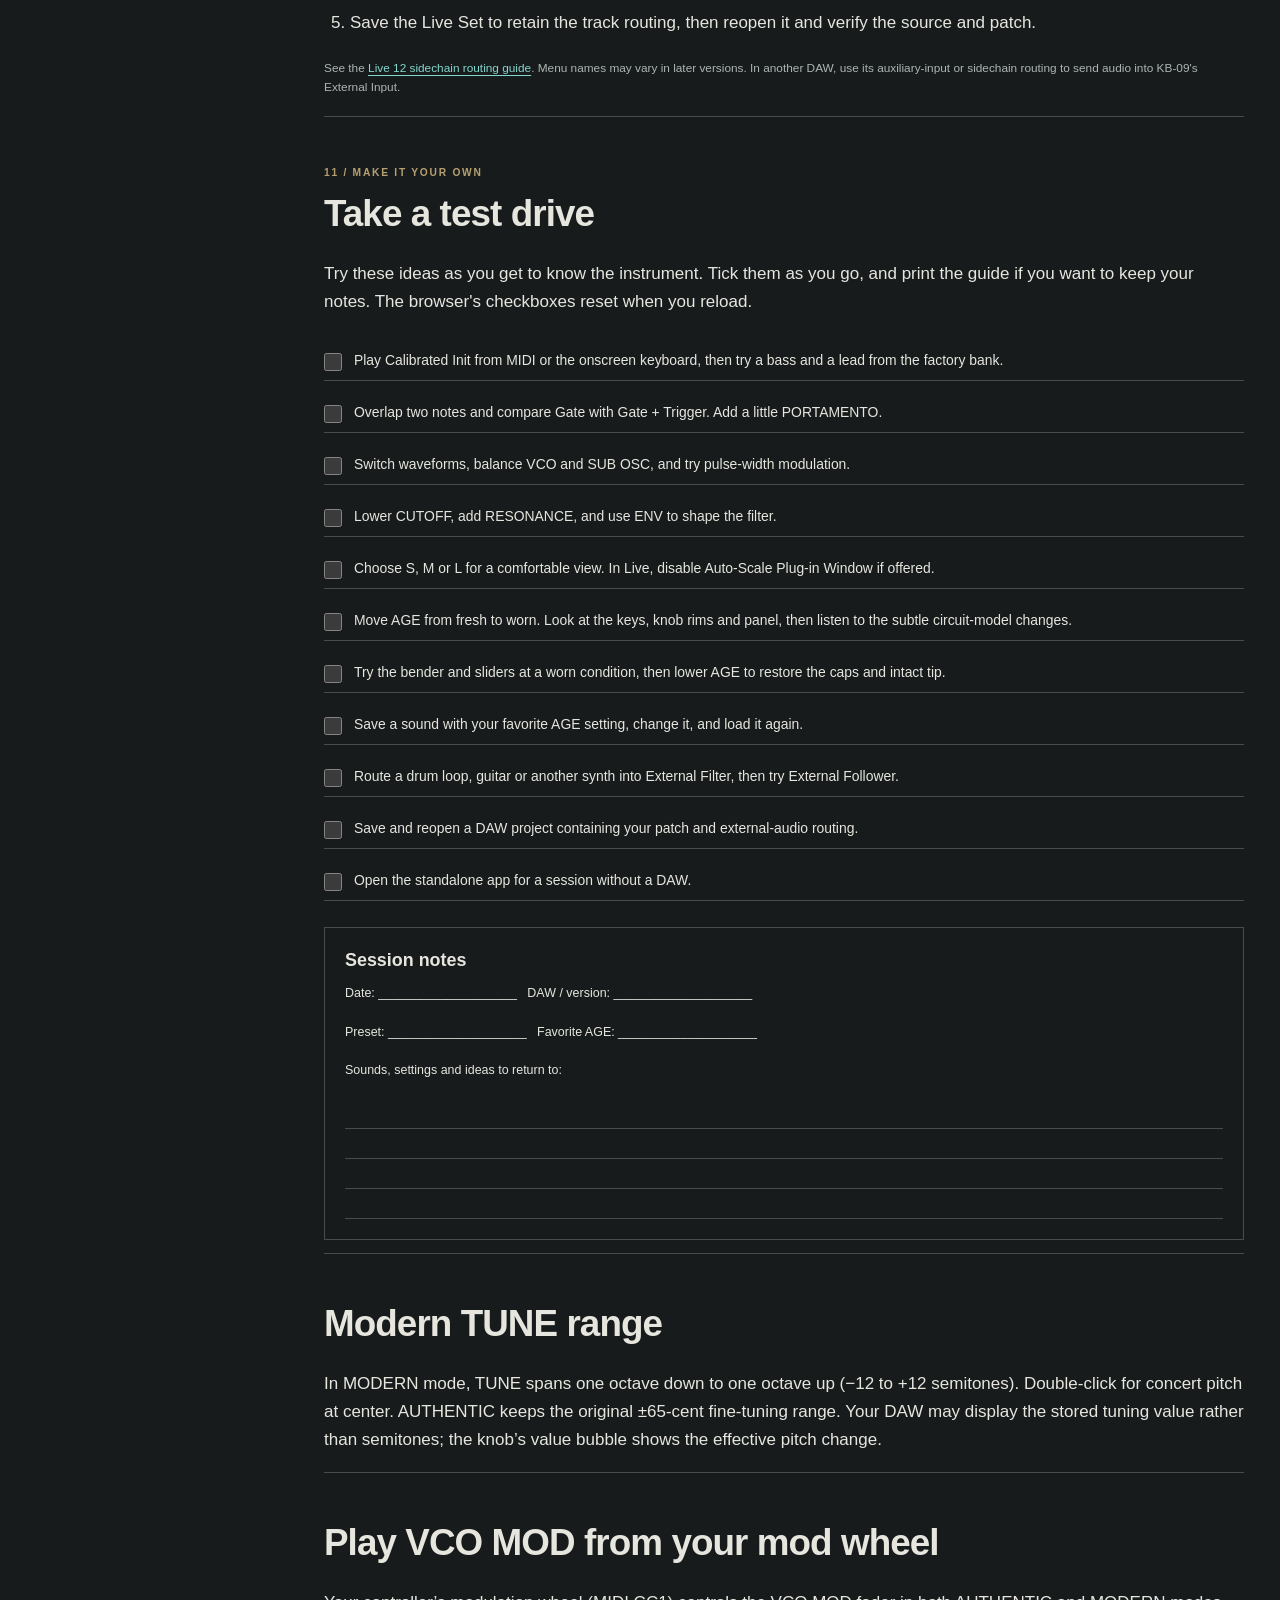
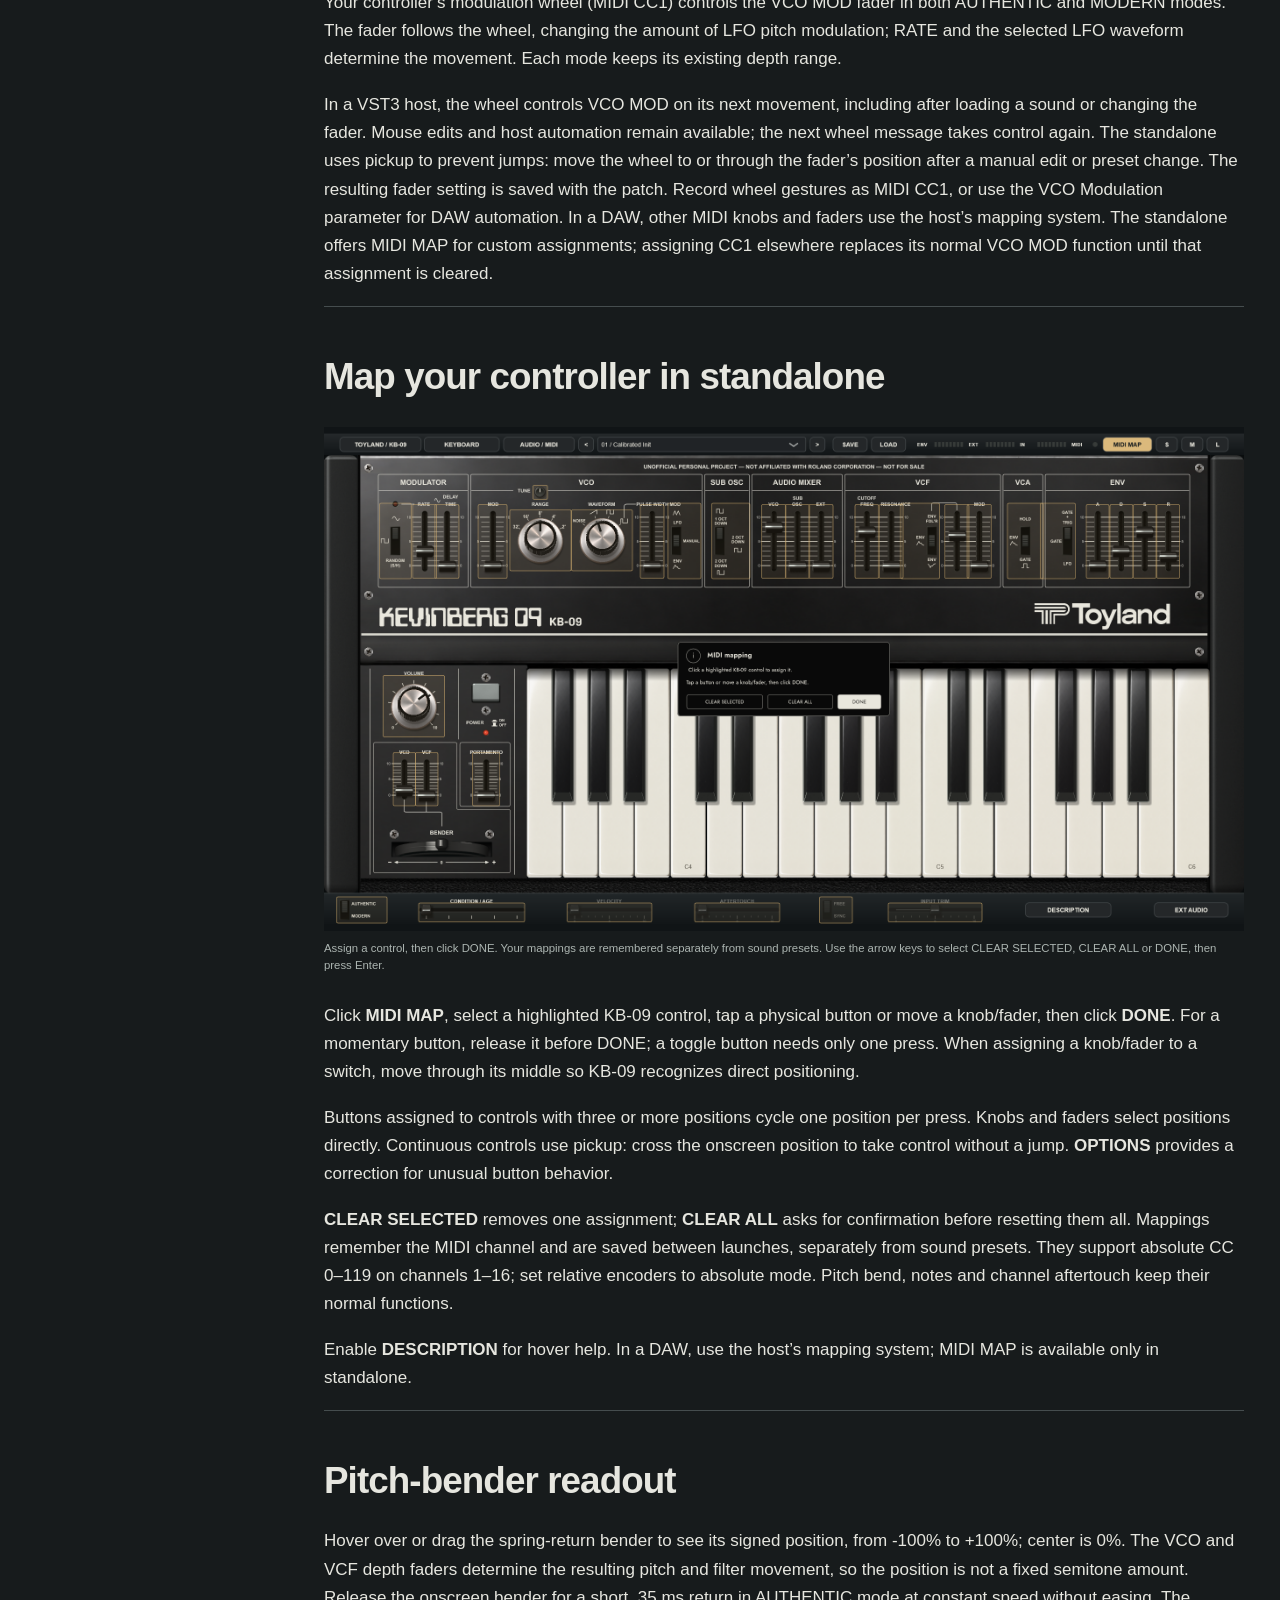
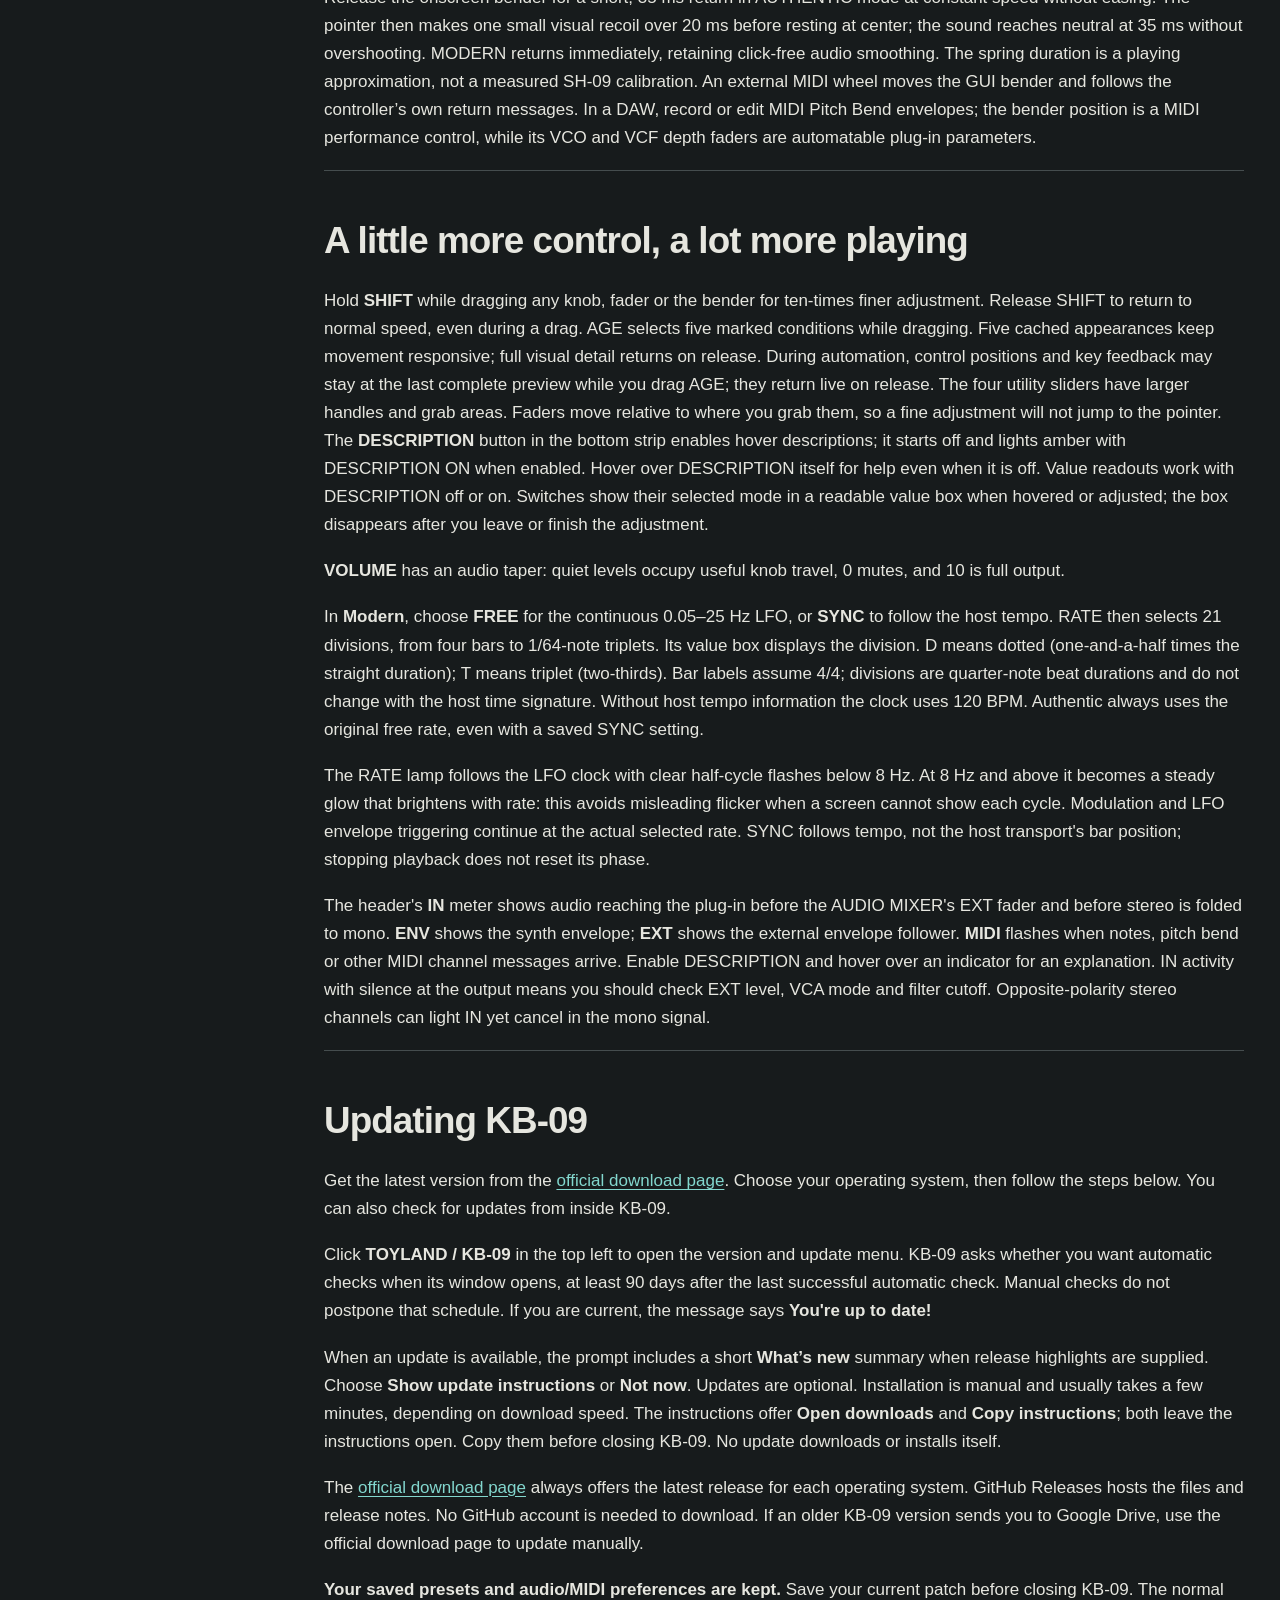
==== commit 9c94f0d0: "Fix VST3 saved-patch recall and prepare KB-09 1.10.1" ====
--- a/docs/manual/index.html
+++ b/docs/manual/index.html
@@ -15,7 +15,7 @@
     <a class="brand" href="#top" aria-label="Toyland KB-09 home">
       <svg viewBox="85 308 722 158" role="img" aria-labelledby="toyland-title"><title id="toyland-title">Toyland</title><image href="assets/marks.png" width="2172" height="724" /></svg>
     </a>
-    <span class="edition">User Manual · Version 1.10.0 · October 26, 2026</span>
+    <span class="edition">User Manual · Version 1.10.1 · October 31, 2026</span>
     <button class="print-button" type="button" onclick="window.print()">Print / Save PDF</button>
   </div>
 </header>
@@ -47,7 +47,7 @@
   <div class="quick-links"><a href="#updates">Update KB-09 <span aria-hidden="true">↗</span></a><a href="#start">Play your first sound <span aria-hidden="true">↗</span></a><a href="#age">Explore AGE <span aria-hidden="true">↗</span></a><a href="#daws">Choose your DAW <span aria-hidden="true">↗</span></a></div>
   <p class="project-mark">UNOFFICIAL PERSONAL PROJECT — NOT AFFILIATED WITH ROLAND CORPORATION — NOT FOR SALE</p>
 </section>
-<aside class="notice"><strong>KB-09 1.10.0.</strong> Windows and Mac downloads include standalone and DAW versions. A separate Linux x86-64 download is standalone only; see <a href="#install">Which file do I need?</a>.</aside>
+<aside class="notice"><strong>KB-09 1.10.1.</strong> Windows and Mac downloads include standalone and DAW versions. A separate Linux x86-64 download is standalone only; see <a href="#install">Which file do I need?</a>.</aside>
 
 <section id="features">
   <p class="section-number">01 / DISCOVER KB-09</p><h2>Discover KB-09</h2>
@@ -107,7 +107,7 @@
 <p>KB-09 remembers enabled MIDI inputs and reconnects them when available. Change the selection in AUDIO / MIDI whenever needed. If the controller is missing, reconnect it. If it will not enable, close other apps using that MIDI port. Choose a shared audio device if another app occupies an exclusive driver.</p>
   <h4>Desktop shortcut — now or later</h4><p>INSTALL KB-09.command installs the standalone and offers <strong>Create a desktop shortcut for the standalone? [Y/n]</strong> before asking about AU/VST3. Press Return for Yes. If you skipped it, rerun the installer and choose Yes; decline AU/VST3 if you only want the standalone shortcut. Presets and preferences are retained. Opening the portable standalone directly does not offer this prompt.</p></div></details>
   <details class="platform" id="linux-standalone"><summary>Linux — standalone only</summary><div class="disclosure-body">
-  <h3>Requirements</h3><p>64-bit x86-64 (AMD or Intel), glibc 2.35 or later, with X11 or XWayland and ALSA or JACK. Intended for a current Arch desktop. This is a native standalone build; no DAW, Wine or plug-in installation is required. Standalone operation has been confirmed by a user on Arch Linux with KDE, XWayland and PipeWire. The fix that serializes the startup update and shortcut prompts has passed automated checks; confirmation on that desktop is still pending. This is not a guarantee for every Linux setup.</p>
+  <h3>Requirements</h3><p>64-bit x86-64 (AMD or Intel), glibc 2.35 or later, with X11 or XWayland and ALSA or JACK. Intended for a current Arch desktop. This is a native standalone build; no DAW, Wine or plug-in installation is required. Standalone operation has been confirmed by a user on Arch Linux with KDE, XWayland and PipeWire. Startup update and shortcut prompts are serialized to prevent overlapping dialogs. This is not a guarantee for every Linux setup.</p>
   <h4>A comfortable starting point</h4><p>A four-core Intel Core i5-8250U or AMD Ryzen 5 2500U class processor or better, and 8 GB RAM. Strong single-core performance helps. On a PipeWire desktop, <code>pipewire-alsa</code> can provide ALSA routing; Wayland sessions need XWayland.</p><p>Allow at least 1 GB free for downloading, extracting and installing. An SSD and a 1920 × 1080 or larger display are recommended; smaller displays can use S. These are practical recommendations, not certified minimums. Your DAW’s requirements also apply.</p>
 <p><strong>Audio setup:</strong> begin at 44.1 or 48 kHz with a 256-sample buffer. Try 512 if audio crackles, or 128 if playing feels delayed and your computer has room to spare. Higher sample rates and multiple instances increase CPU load. KB-09 reports 128 samples of processing latency, which compatible DAWs compensate for during playback. Wired headphones or an audio interface are preferable to Bluetooth for responsive playing.</p>
   <h3>Extract and open</h3><ol><li>Extract <strong>Toyland KB-09 for Linux (Standalone Only).zip</strong> completely into a permanent location.</li><li>Open <strong>Start KB-09.sh</strong>. If it opens as text, open a terminal in the extracted folder and run <code>bash './Start KB-09.sh'</code>. The launcher makes the included synth executable; no administrator access is needed.</li><li>Optionally run <strong>Create desktop shortcut.sh</strong> and allow launching if your desktop asks. Rerun it after moving the folder.</li></ol><aside class="notice" id="linux-launch-help"><strong>Linux launch warnings and audio troubleshooting</strong>
